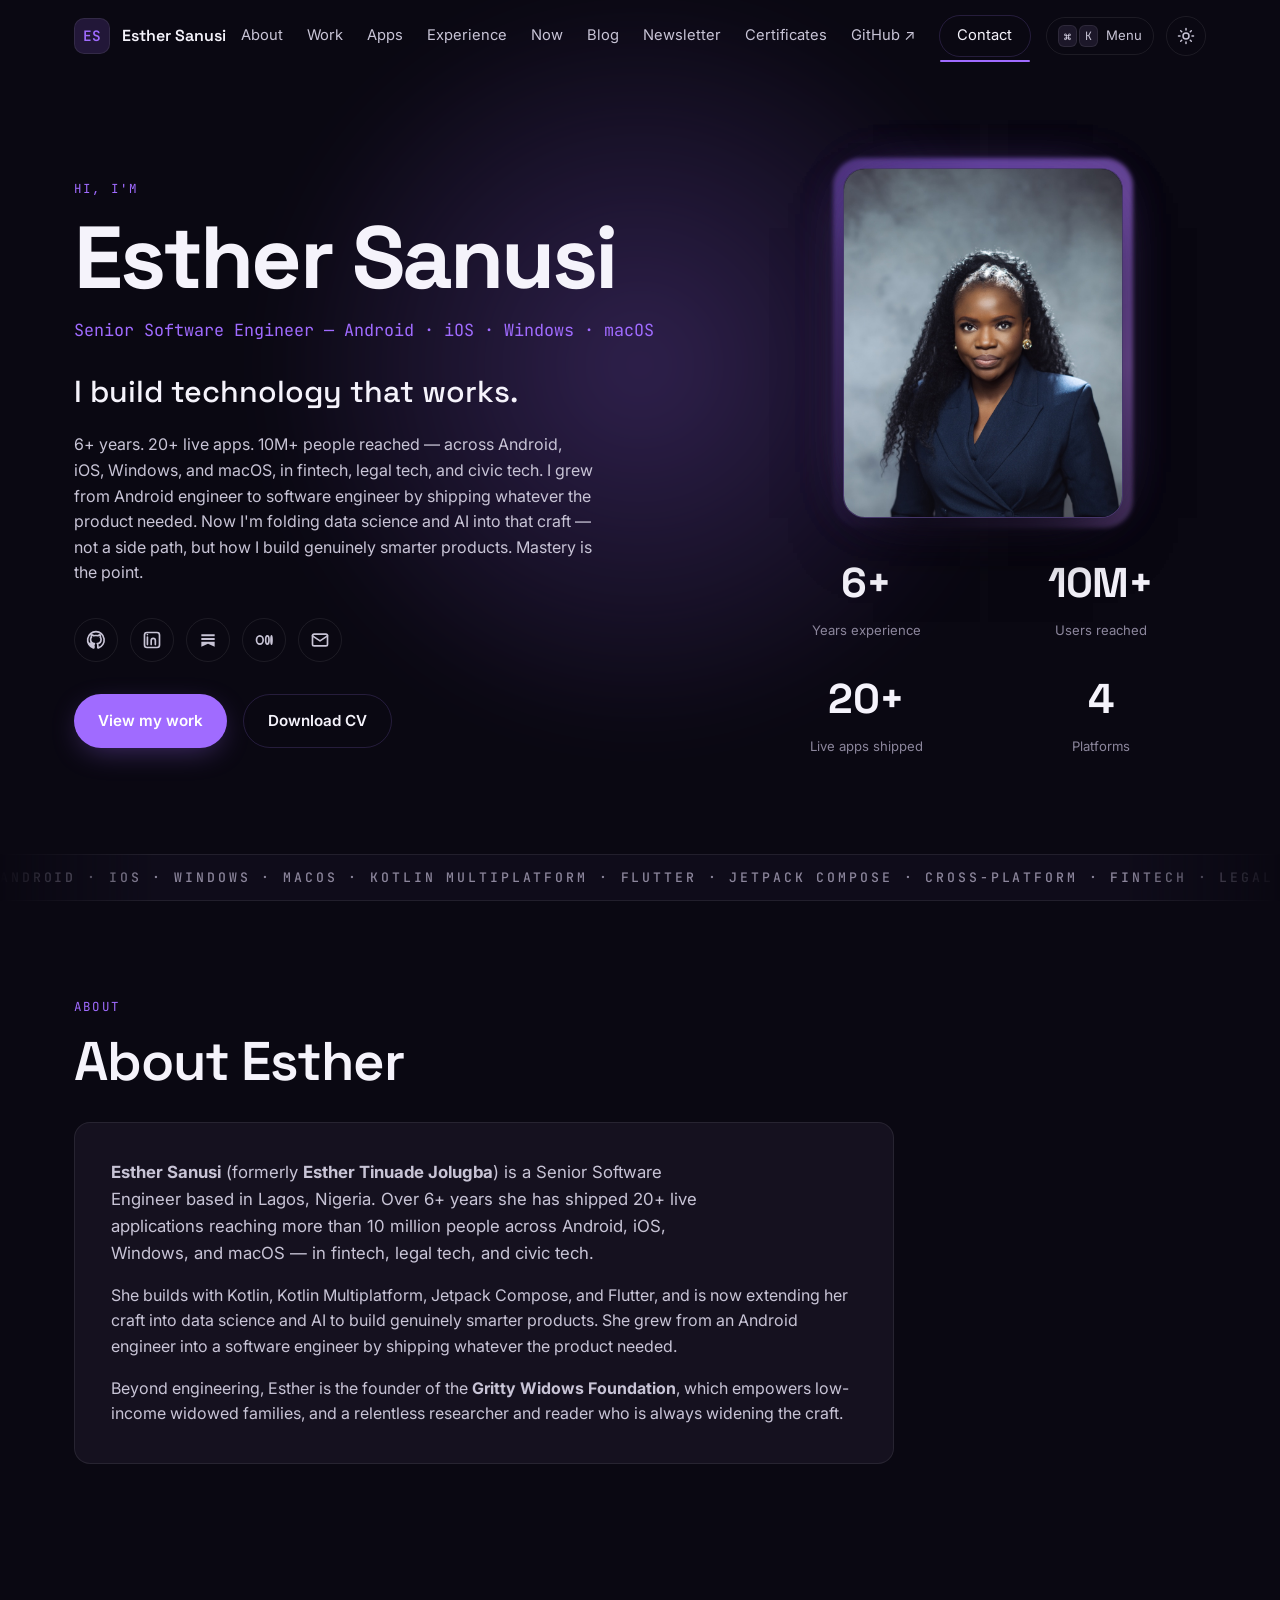
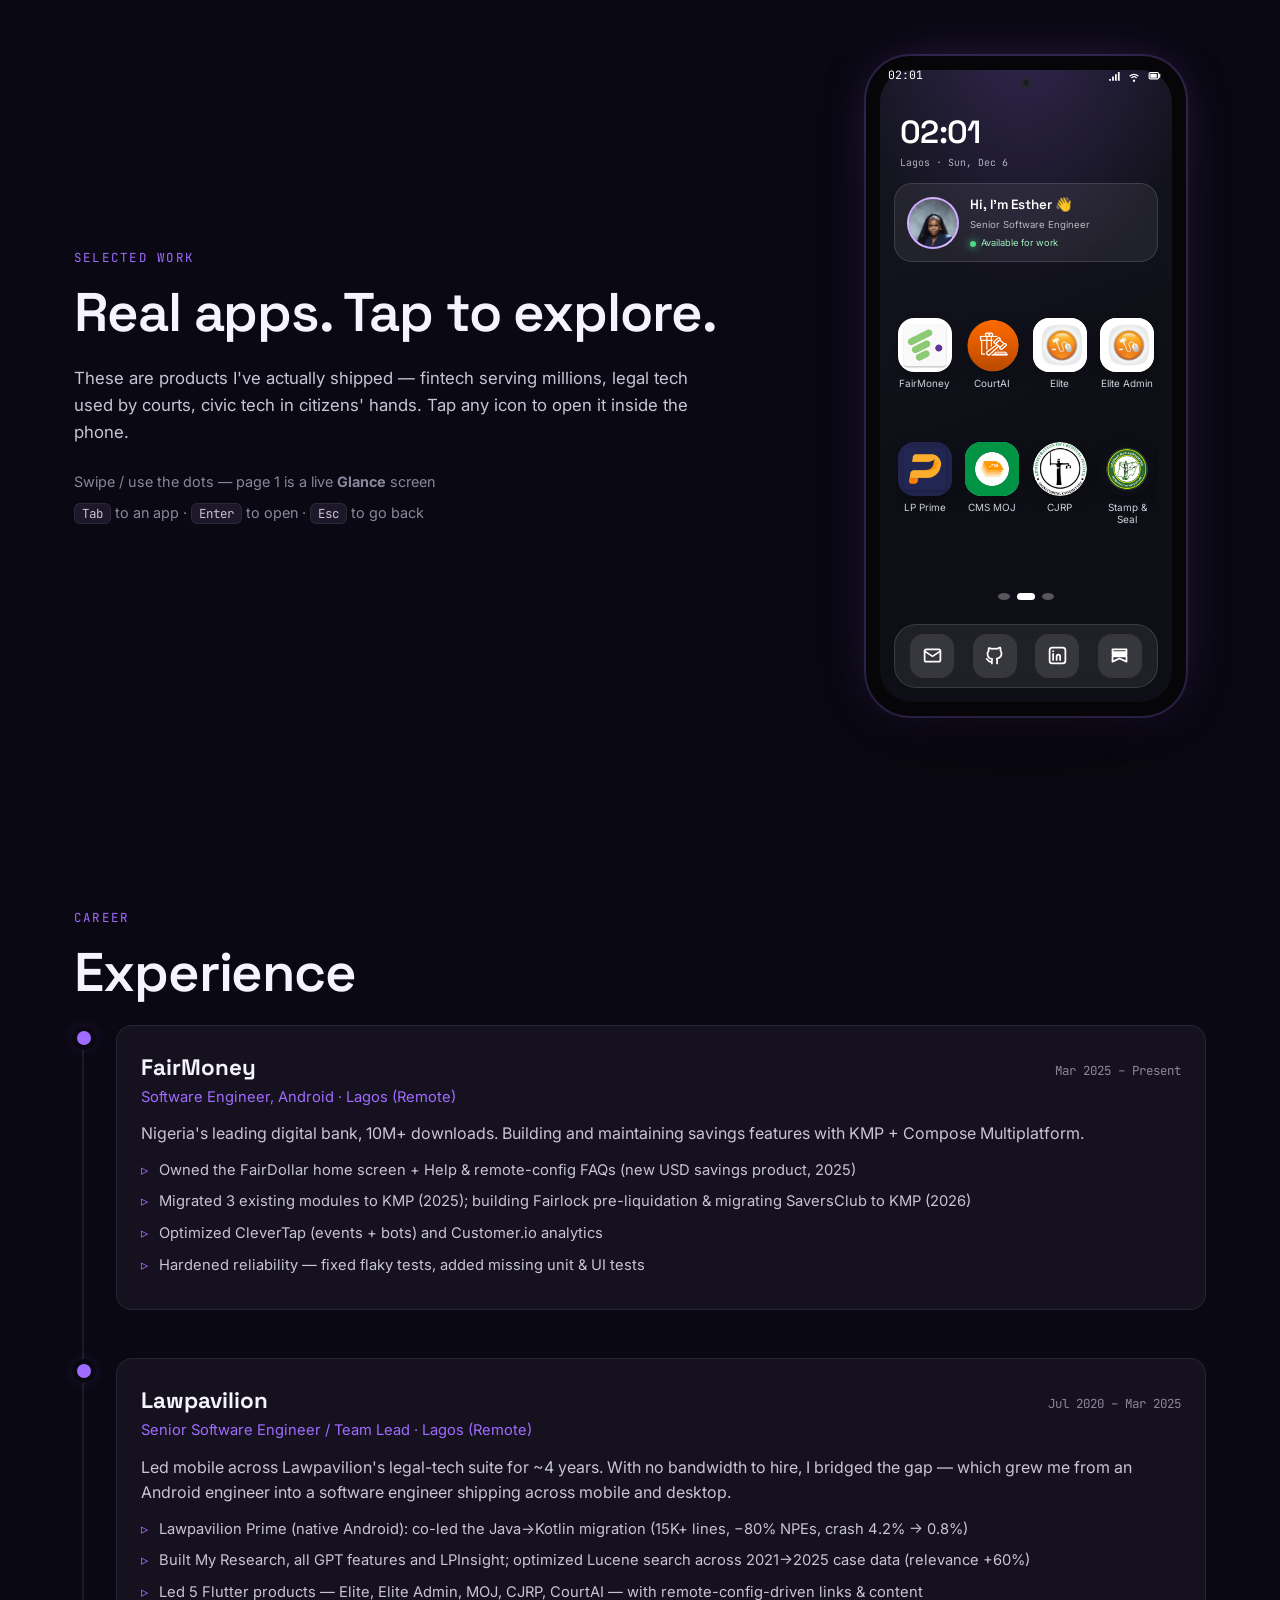
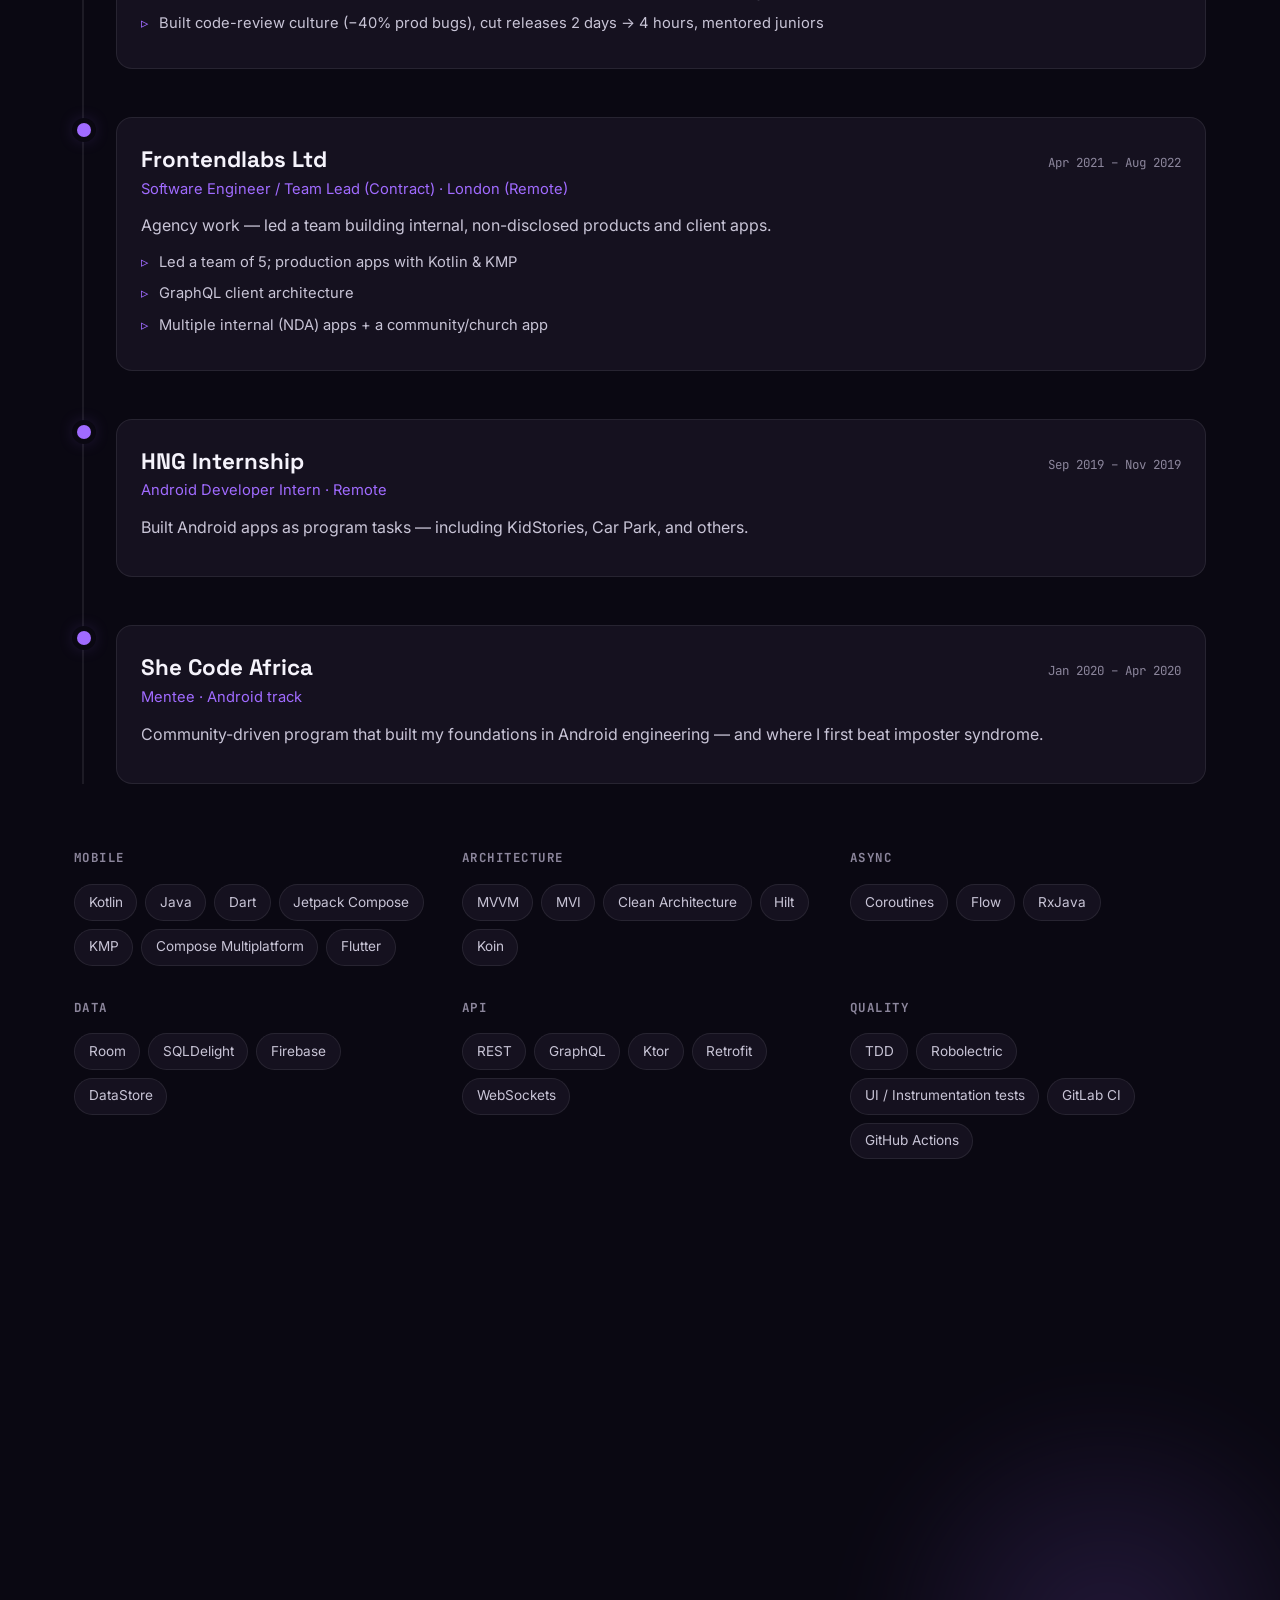
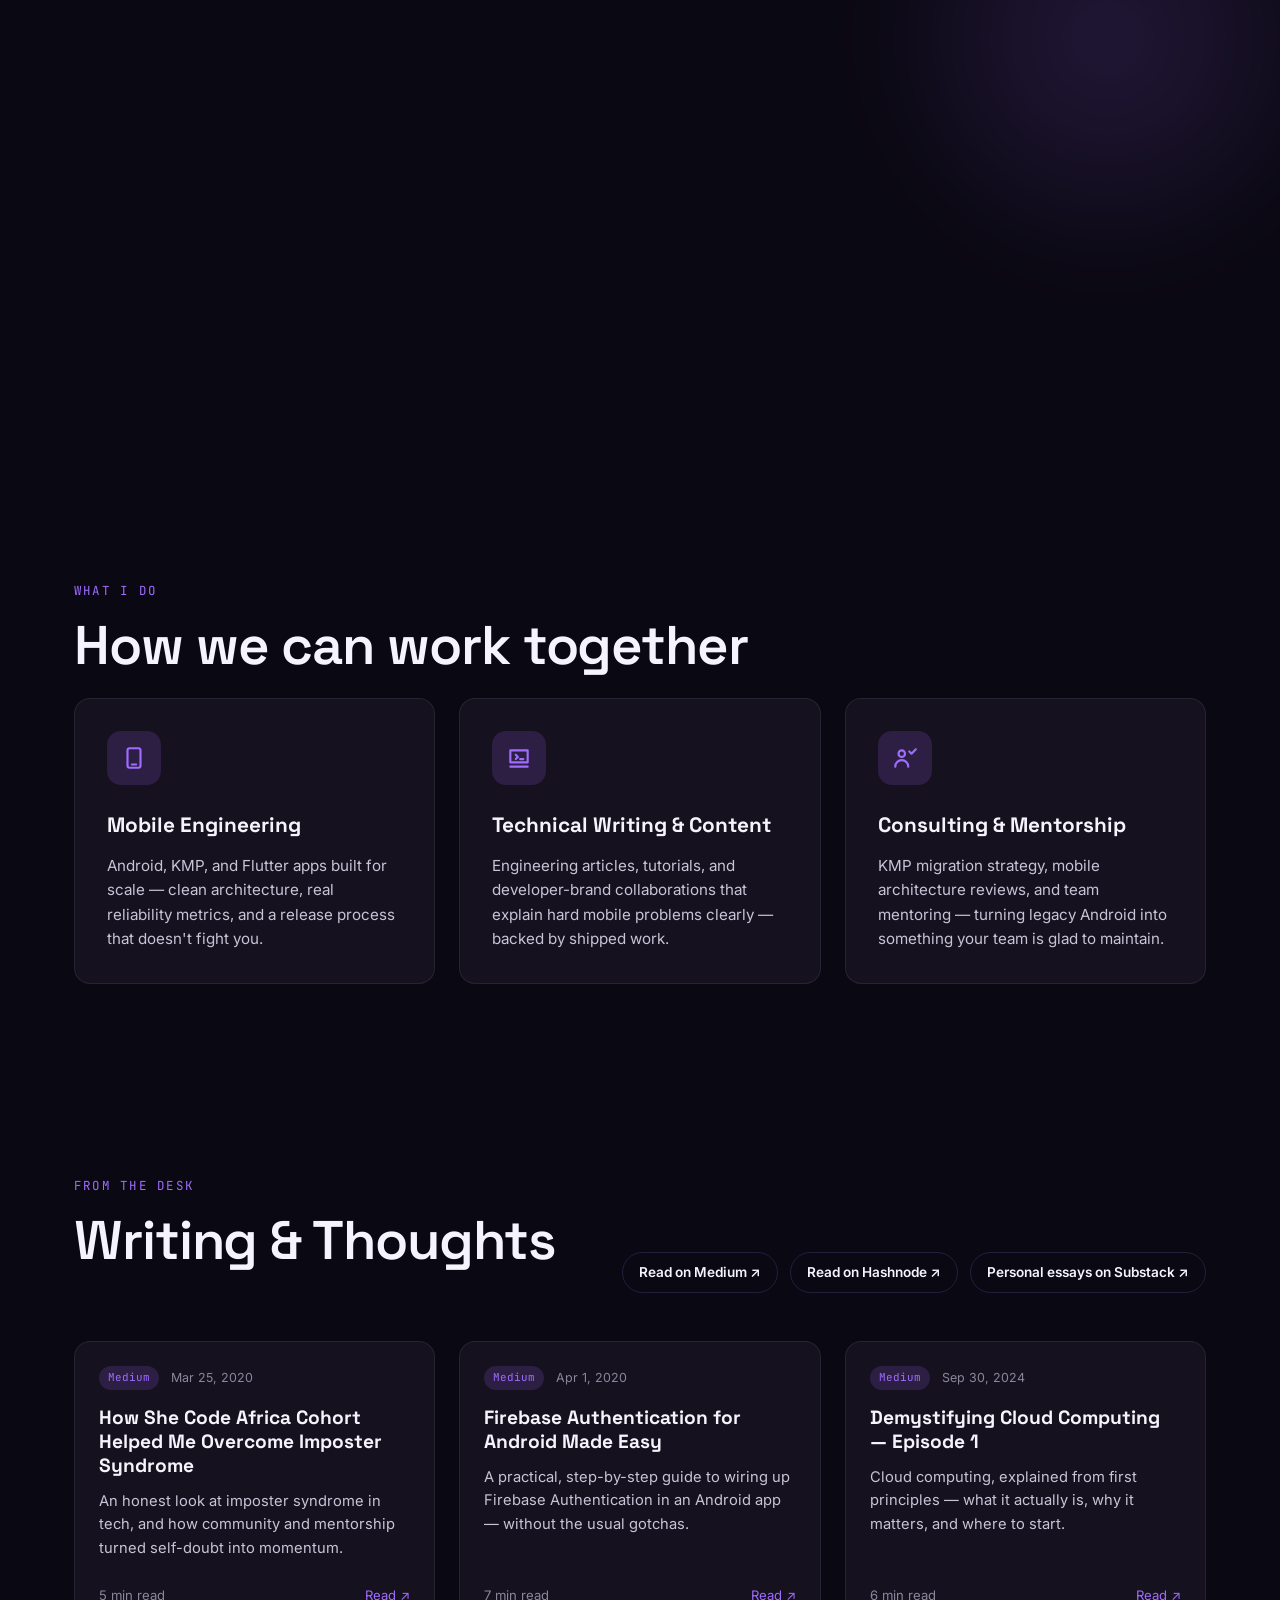
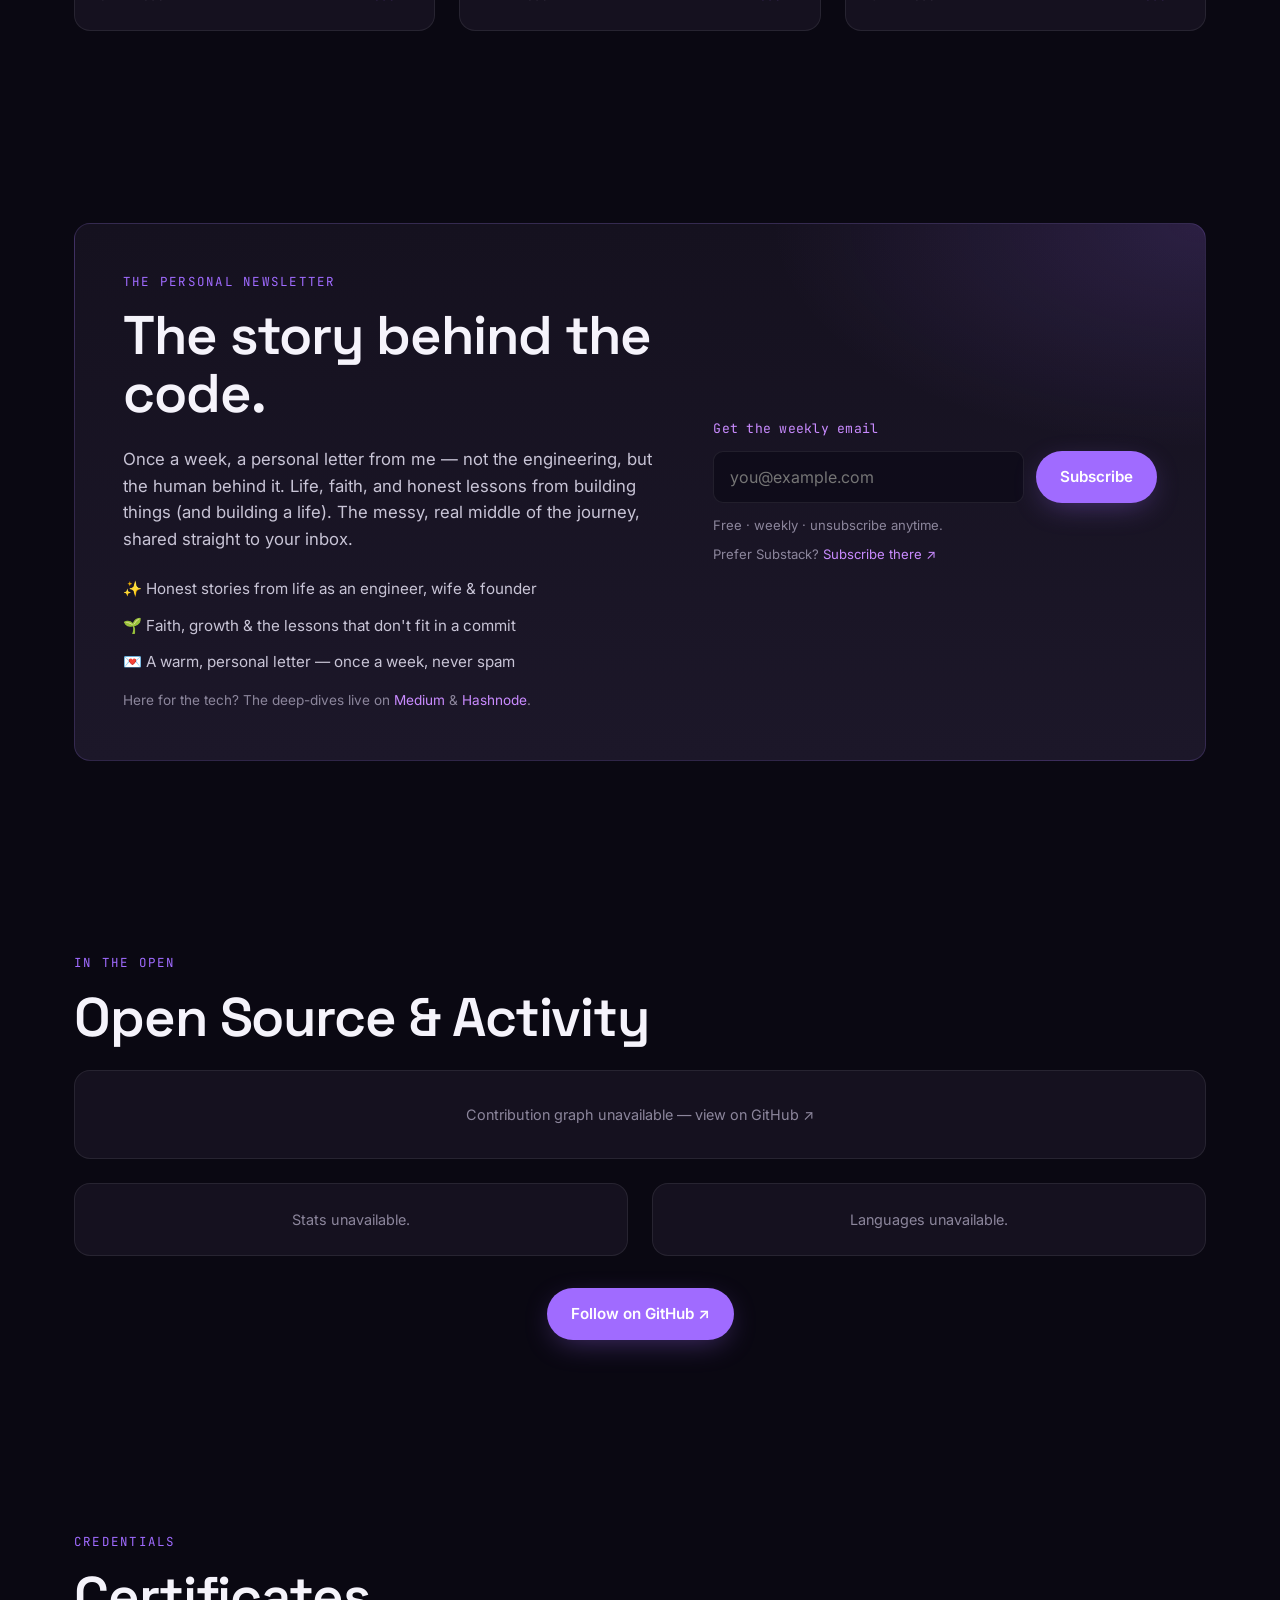
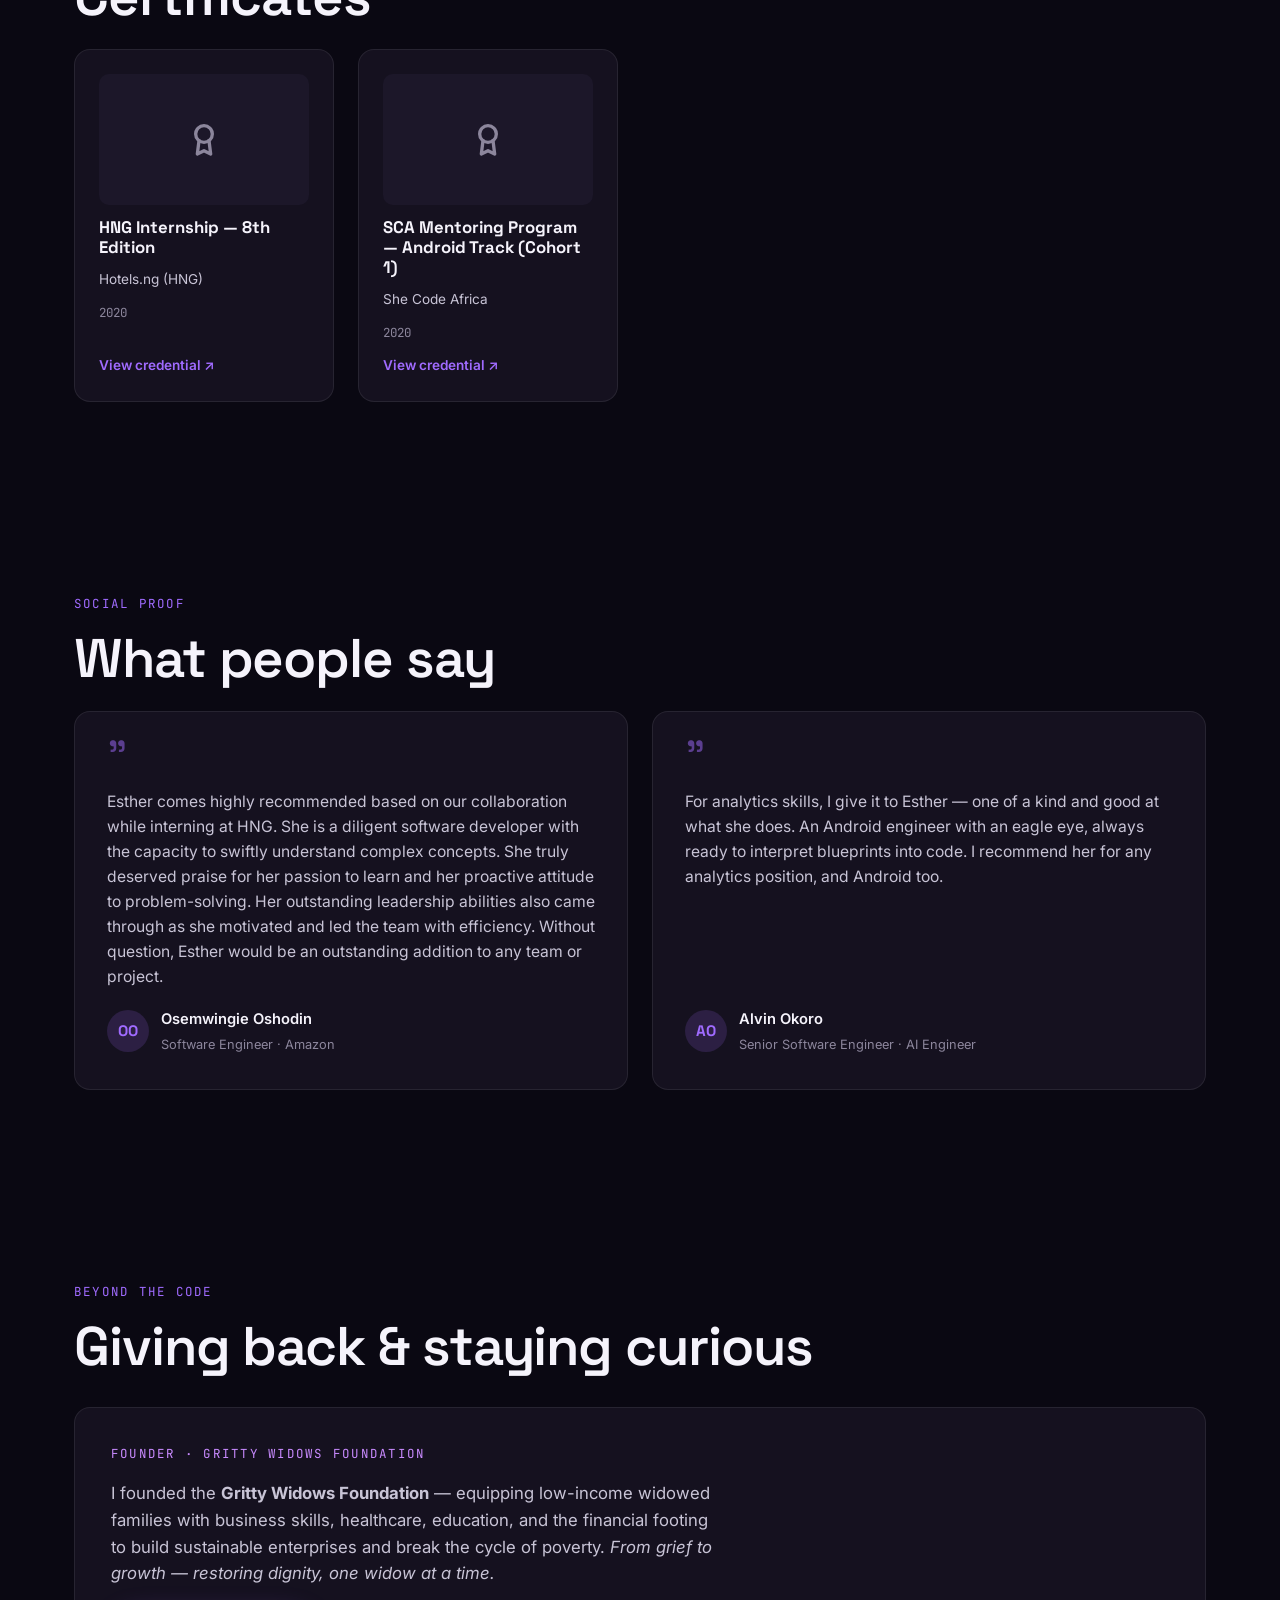
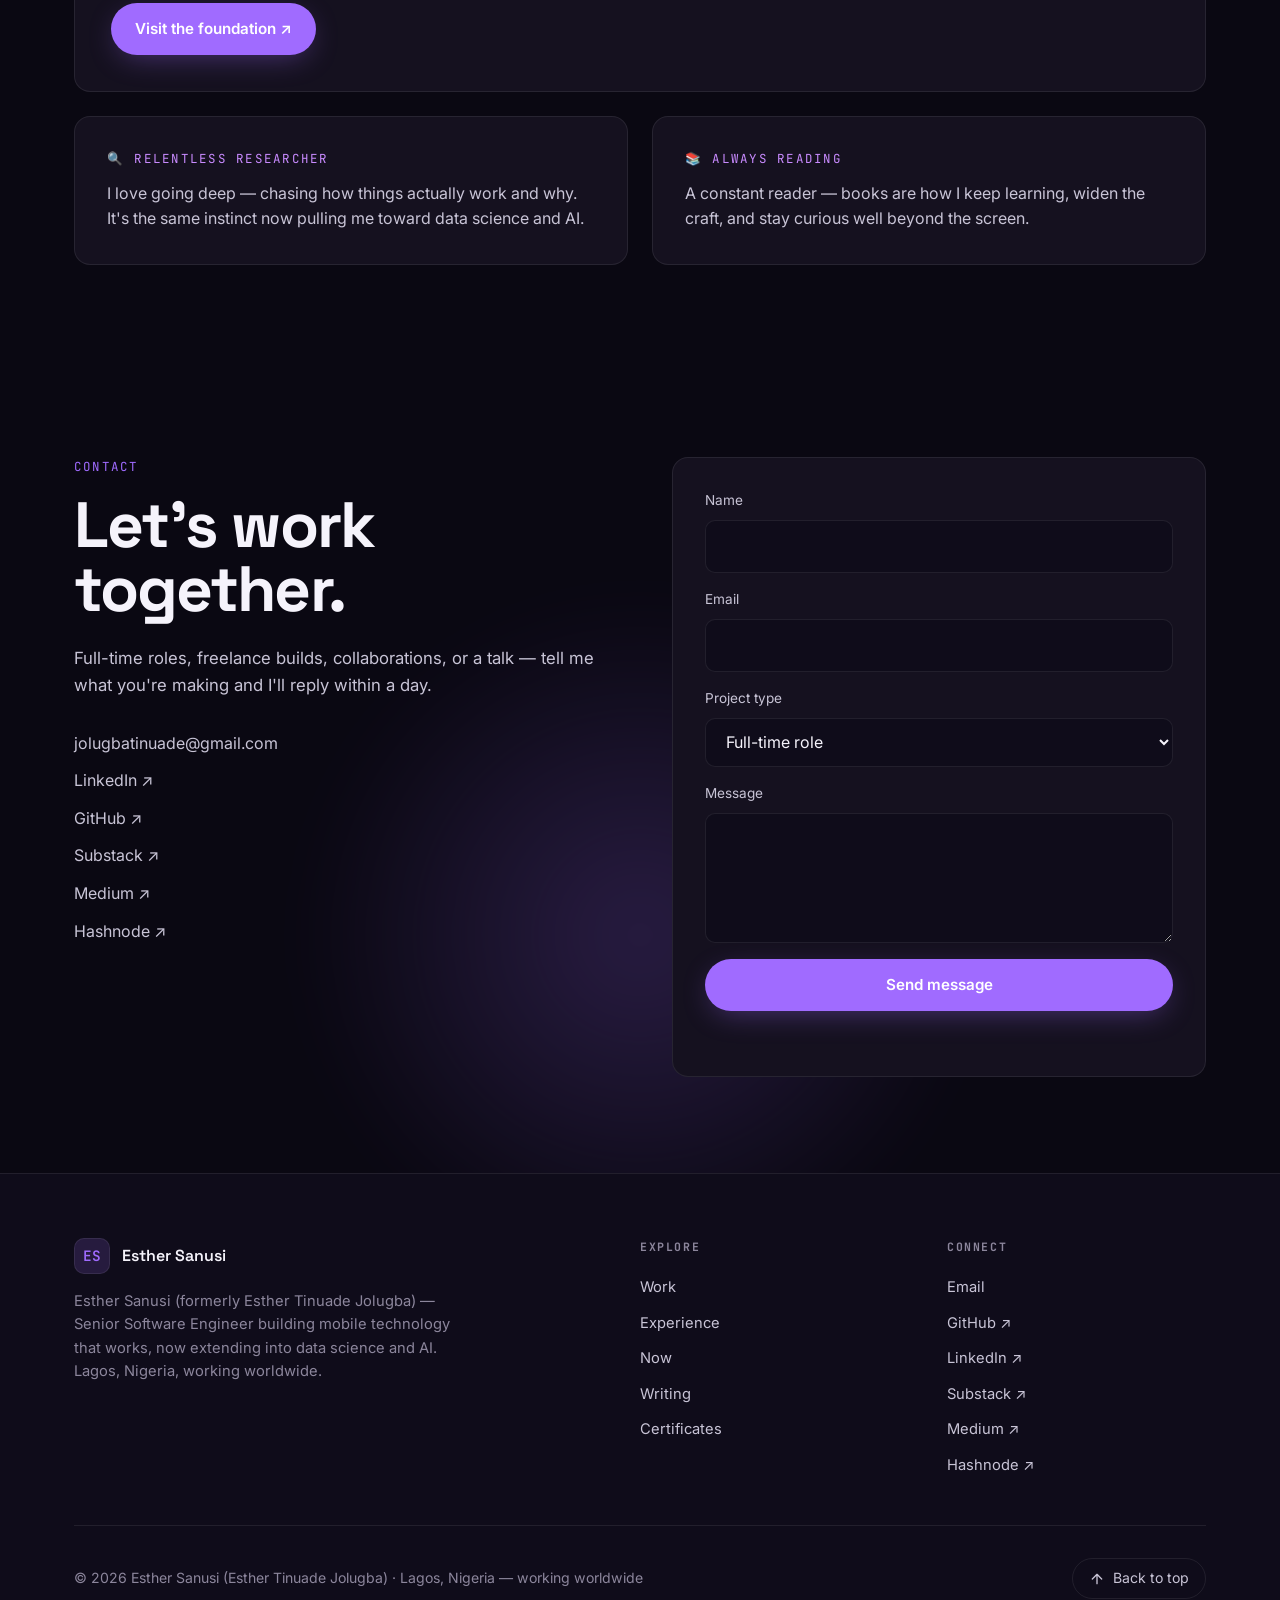
==== index.html @ 09050ab2 "Warmer, personalized contact form success message Greet the sender by first name with a friendlier t" ====
<!DOCTYPE html>
<html lang="en" data-theme="dark">
<head>
  <meta charset="UTF-8" />
  <meta name="viewport" content="width=device-width, initial-scale=1.0" />

  <!-- Google Analytics (GA4) -->
  <script async src="https://www.googletagmanager.com/gtag/js?id=G-K48B7HQTSB"></script>
  <script>
    window.dataLayer = window.dataLayer || [];
    function gtag(){ dataLayer.push(arguments); }
    gtag('js', new Date());
    gtag('config', 'G-K48B7HQTSB');
  </script>

  <!-- ============================ SEO / META ============================ -->
  <title>Esther Sanusi (Esther Jolugba) — Senior Software Engineer</title>
  <meta name="description" content="Esther Sanusi (formerly Esther Tinuade Jolugba) is a Senior Software Engineer in Lagos, Nigeria, building scalable mobile products used by millions across fintech, legal tech, and civic tech with Android, Kotlin Multiplatform, and Flutter." />
  <meta name="author" content="Esther Sanusi" />
  <meta name="theme-color" content="#0b0b10" />
  <link rel="canonical" href="https://esthersanusi.com/" />

  <!-- Open Graph -->
  <meta property="og:type" content="website" />
  <meta property="og:title" content="Esther Sanusi (Esther Jolugba) — Senior Software Engineer" />
  <meta property="og:description" content="Mobile technology that works. Android, Kotlin Multiplatform & Flutter products used by millions." />
  <meta property="og:locale" content="en_US" />
  <meta property="og:url" content="https://esthersanusi.com/" />
  <meta property="og:image" content="https://esthersanusi.com/assets/og-image.png" />
  <meta property="og:image:width" content="1200" />
  <meta property="og:image:height" content="630" />
  <meta property="og:image:alt" content="Esther Sanusi — Senior Software Engineer" />

  <!-- Twitter Card -->
  <meta name="twitter:card" content="summary_large_image" />
  <meta name="twitter:title" content="Esther Sanusi (Esther Jolugba) — Senior Software Engineer" />
  <meta name="twitter:description" content="Mobile technology that works. Android, Kotlin Multiplatform & Flutter products used by millions." />
  <meta name="twitter:image" content="https://esthersanusi.com/assets/og-image.png" />

  <!-- JSON-LD Person schema -->
  <script type="application/ld+json">
  {
    "@context": "https://schema.org",
    "@type": "Person",
    "name": "Esther Sanusi",
    "alternateName": ["Esther Jolugba", "Esther Tinuade Jolugba", "Esther Tinuade Sanusi", "Esther Tinuade", "Tinuade Jolugba"],
    "givenName": "Esther",
    "additionalName": "Tinuade",
    "familyName": "Sanusi",
    "url": "https://esthersanusi.com/",
    "image": "https://esthersanusi.com/assets/og-image.png",
    "jobTitle": "Senior Software Engineer",
    "address": { "@type": "PostalAddress", "addressLocality": "Lagos", "addressCountry": "NG" },
    "email": "mailto:jolugbatinuade@gmail.com",
    "knowsAbout": ["Android", "Kotlin", "Kotlin Multiplatform", "Jetpack Compose", "Flutter", "Mobile Architecture", "Data Science", "Machine Learning", "Artificial Intelligence"],
    "sameAs": [
      "https://github.com/Jolugba",
      "https://www.linkedin.com/in/esther-sanusi-0b336a185",
      "https://substack.com/@esthersanusi",
      "https://medium.com/@jolugbatinuade",
      "https://hashnode.com/@Tinuade"
    ]
  }
  </script>

  <!-- JSON-LD Organization schema: Gritty Widows Foundation (Esther is founder) -->
  <script type="application/ld+json">
  {
    "@context": "https://schema.org",
    "@type": "NGO",
    "name": "Gritty Widows Foundation",
    "url": "https://grittywidowsfoundation.org",
    "founder": {
      "@type": "Person",
      "name": "Esther Sanusi",
      "alternateName": "Esther Jolugba",
      "url": "https://esthersanusi.com/"
    },
    "areaServed": "Nigeria",
    "description": "Equips and empowers low-income widowed families with business skills, healthcare access, education, and financial resources to break the cycle of poverty through sustainable enterprises."
  }
  </script>

  <!-- Inline SVG favicon: "ES" mark -->
  <link rel="icon" href="data:image/svg+xml,%3Csvg xmlns='http://www.w3.org/2000/svg' viewBox='0 0 64 64'%3E%3Crect width='64' height='64' rx='16' fill='%230b0b10'/%3E%3Ctext x='32' y='42' font-family='monospace' font-size='28' font-weight='700' fill='%237c6bff' text-anchor='middle'%3EES%3C/text%3E%3C/svg%3E" />

  <!-- Fonts: Space Grotesk (display), Inter (body), JetBrains Mono (labels) -->
  <link rel="preconnect" href="https://fonts.googleapis.com" />
  <link rel="preconnect" href="https://fonts.gstatic.com" crossorigin />
  <link href="https://fonts.googleapis.com/css2?family=Space+Grotesk:wght@400;500;600;700&family=Inter:wght@400;500;600&family=JetBrains+Mono:wght@400;500&display=swap" rel="stylesheet" />

  <!-- ?v= cache-buster. Bump this number whenever you change CSS/JS so browsers load the new version. -->
  <link rel="stylesheet" href="css/styles.css?v=31" />
</head>

<body>
  <!-- ============================ INTRO / PRELOADER ============================ -->
  <div class="intro" id="intro" aria-hidden="true">
    <div class="intro__name"><span>Esther</span><span>Sanusi</span></div>
  </div>

  <a class="skip-link" href="#main">Skip to content</a>

  <!-- Scroll progress bar -->
  <div class="scroll-progress" id="scrollProgress" aria-hidden="true"></div>

  <!-- Custom cursor (desktop, pointer devices only — enabled by JS) -->
  <div class="cursor" id="cursor" aria-hidden="true"></div>

  <!-- ============================ NAV ============================ -->
  <header class="nav" id="nav">
    <div class="container nav__inner">
      <a href="#hero" class="nav__logo" aria-label="Esther Sanusi — home">
        <span class="nav__logo-mark">ES</span>
        <span class="nav__logo-text">Esther Sanusi</span>
      </a>

      <nav class="nav__links" id="navLinks" aria-label="Primary">
        <a href="#about">About</a>
        <a href="#work">Work</a>
        <a href="#apps">Apps</a>
        <a href="#experience">Experience</a>
        <a href="#now">Now</a>
        <a href="#writing">Blog</a>
        <a href="#newsletter">Newsletter</a>
        <a href="#certificates">Certificates</a>
        <a href="https://github.com/Jolugba" target="_blank" rel="noopener">GitHub ↗</a>
        <a href="#contact" class="nav__cta">Contact</a>
      </nav>

      <div class="nav__actions">
        <button class="cmdk-hint" id="cmdkOpen" aria-label="Open command menu" title="Command menu">
          <span class="cmdk-hint__keys"><kbd>⌘</kbd><kbd>K</kbd></span>
          <span class="cmdk-hint__label">Menu</span>
        </button>
        <button class="theme-toggle" id="themeToggle" aria-label="Toggle light and dark theme" title="Toggle theme">
          <svg class="icon-sun" viewBox="0 0 24 24" width="18" height="18" aria-hidden="true"><circle cx="12" cy="12" r="4"/><path d="M12 2v2M12 20v2M4.9 4.9l1.4 1.4M17.7 17.7l1.4 1.4M2 12h2M20 12h2M4.9 19.1l1.4-1.4M17.7 6.3l1.4-1.4"/></svg>
          <svg class="icon-moon" viewBox="0 0 24 24" width="18" height="18" aria-hidden="true"><path d="M21 12.8A9 9 0 1 1 11.2 3a7 7 0 0 0 9.8 9.8Z"/></svg>
        </button>
        <button class="nav__burger" id="navBurger" aria-label="Open menu" aria-expanded="false" aria-controls="navLinks">
          <span></span><span></span><span></span>
        </button>
      </div>
    </div>
  </header>

  <main id="main">
    <!-- ============================ HERO ============================ -->
    <section class="hero section" id="hero">
      <div class="hero__glow" aria-hidden="true"></div>
      <div class="container hero__inner">
        <div class="hero__copy">
          <p class="eyebrow reveal">Hi, I'm</p>
          <h1 class="hero__name reveal">Esther Sanusi</h1>
          <p class="hero__role reveal">Senior Software Engineer — Android · iOS · Windows · macOS</p>
          <p class="hero__tagline reveal">I build technology that works.</p>
          <p class="hero__value reveal">
            6+ years. 20+ live apps. 10M+ people reached — across Android, iOS, Windows, and macOS, in
            fintech, legal tech, and civic tech. I grew from Android engineer to software engineer by
            shipping whatever the product needed. Now I'm folding data science and AI into that craft —
            not a side path, but how I build genuinely smarter products. Mastery is the point.
          </p>

          <div class="hero__socials reveal" aria-label="Social links">
            <a href="https://github.com/Jolugba" target="_blank" rel="noopener" aria-label="GitHub" class="social-btn">
              <svg viewBox="0 0 24 24" width="20" height="20" aria-hidden="true"><path d="M12 2a10 10 0 0 0-3.2 19.5c.5.1.7-.2.7-.5v-1.7c-2.8.6-3.4-1.3-3.4-1.3-.5-1.2-1.1-1.5-1.1-1.5-.9-.6.1-.6.1-.6 1 .1 1.5 1 1.5 1 .9 1.5 2.3 1.1 2.9.8.1-.6.3-1.1.6-1.4-2.2-.3-4.6-1.1-4.6-5a4 4 0 0 1 1-2.7c-.1-.3-.4-1.3.1-2.7 0 0 .8-.3 2.7 1a9.4 9.4 0 0 1 5 0c1.9-1.3 2.7-1 2.7-1 .5 1.4.2 2.4.1 2.7a4 4 0 0 1 1 2.7c0 3.9-2.3 4.7-4.6 5 .4.3.7.9.7 1.9v2.8c0 .3.2.6.7.5A10 10 0 0 0 12 2Z"/></svg>
            </a>
            <a href="https://www.linkedin.com/in/esther-sanusi-0b336a185" target="_blank" rel="noopener" aria-label="LinkedIn" class="social-btn">
              <svg viewBox="0 0 24 24" width="20" height="20" aria-hidden="true"><path d="M6.5 8.5v9M6.5 5.5v.01M11 17.5v-5a2.5 2.5 0 0 1 5 0v5M11 12.5v5" fill="none" stroke="currentColor" stroke-width="2"/><rect x="3" y="3" width="18" height="18" rx="3" fill="none" stroke="currentColor" stroke-width="2"/></svg>
            </a>
            <a href="https://substack.com/@esthersanusi" target="_blank" rel="noopener" aria-label="Substack" class="social-btn">
              <svg viewBox="0 0 24 24" width="20" height="20" aria-hidden="true"><path d="M4 5h16v2.5H4zM4 9.5h16V12H4zM4 14h16v6l-8-3.5L4 20z" fill="currentColor" stroke="none"/></svg>
            </a>
            <a href="https://medium.com/@jolugbatinuade" target="_blank" rel="noopener" aria-label="Medium" class="social-btn">
              <svg viewBox="0 0 24 24" width="20" height="20" aria-hidden="true"><ellipse cx="7" cy="12" rx="4" ry="5"/><ellipse cx="16" cy="12" rx="2" ry="5"/><ellipse cx="21" cy="12" rx=".6" ry="5"/></svg>
            </a>
            <a href="mailto:jolugbatinuade@gmail.com" aria-label="Email" class="social-btn">
              <svg viewBox="0 0 24 24" width="20" height="20" aria-hidden="true"><rect x="3" y="5" width="18" height="14" rx="2"/><path d="m3 7 9 6 9-6"/></svg>
            </a>
          </div>

          <div class="hero__ctas reveal">
            <a href="#work" class="btn btn--primary magnetic">View my work</a>
            <!-- TODO: add real CV file at assets/esther-sanusi-cv.pdf -->
            <a href="assets/esther-sanusi-cv.pdf" class="btn btn--ghost magnetic" download>Download CV</a>
          </div>
        </div>

        <div class="hero__aside reveal">
          <!-- Real headshot. Save your photo into assets/ as esther.jpg
               (or .jpeg / .png — main.js auto-detects). The script swaps it in;
               until then a styled "ES" mark shows so nothing looks broken. -->
          <figure class="portrait">
            <div class="portrait__ring" aria-hidden="true"></div>
            <!-- Initials show instantly; the photo fades in on top once fully loaded.
                 On weak networks the photo never reveals and the initials stay. -->
            <span class="portrait__fallback" id="portraitFallback" aria-hidden="true">ES</span>
            <img class="portrait__img" id="portraitImg" alt="Esther Sanusi, Senior Software Engineer" />
          </figure>

          <ul class="stats" aria-label="Career statistics">
            <li class="stat"><span class="stat__num" data-count="6" data-suffix="+">0</span><span class="stat__label">Years experience</span></li>
            <li class="stat"><span class="stat__num" data-count="10" data-suffix="M+">0</span><span class="stat__label">Users reached</span></li>
            <li class="stat"><span class="stat__num" data-count="20" data-suffix="+">0</span><span class="stat__label">Live apps shipped</span></li>
            <li class="stat"><span class="stat__num" data-count="4" data-suffix="">0</span><span class="stat__label">Platforms</span></li>
          </ul>
        </div>
      </div>
    </section>

    <!-- ============================ MARQUEE ============================ -->
    <div class="marquee" aria-hidden="true">
      <div class="marquee__track">
        <span>ANDROID · iOS · WINDOWS · macOS · KOTLIN MULTIPLATFORM · FLUTTER · JETPACK COMPOSE · CROSS-PLATFORM · FINTECH · LEGAL TECH · CIVIC TECH · DATA SCIENCE · AI / ML · </span>
        <span>ANDROID · iOS · WINDOWS · macOS · KOTLIN MULTIPLATFORM · FLUTTER · JETPACK COMPOSE · CROSS-PLATFORM · FINTECH · LEGAL TECH · CIVIC TECH · DATA SCIENCE · AI / ML · </span>
      </div>
    </div>

    <!-- ============================ ABOUT ============================ -->
    <section class="section about" id="about">
      <div class="container">
        <div class="reveal">
          <p class="eyebrow">About</p>
          <h2 class="section-title">About Esther</h2>
        </div>
        <div class="card reveal" style="margin-top: var(--s-8); padding: clamp(1.5rem, 3vw, 2.25rem); display: grid; gap: var(--s-4); max-width: 820px;">
          <p class="section-lead" style="margin: 0;">
            <strong>Esther Sanusi</strong> (formerly <strong>Esther Tinuade Jolugba</strong>) is a Senior
            Software Engineer based in Lagos, Nigeria. Over 6+ years she has shipped 20+ live applications
            reaching more than 10 million people across Android, iOS, Windows, and macOS — in fintech,
            legal tech, and civic tech.
          </p>
          <p style="margin: 0; color: var(--text-dim);">
            She builds with Kotlin, Kotlin Multiplatform, Jetpack Compose, and Flutter, and is now
            extending her craft into data science and AI to build genuinely smarter products. She grew
            from an Android engineer into a software engineer by shipping whatever the product needed.
          </p>
          <p style="margin: 0; color: var(--text-dim);">
            Beyond engineering, Esther is the founder of the <strong>Gritty Widows Foundation</strong>,
            which empowers low-income widowed families, and a relentless researcher and reader who is
            always widening the craft.
          </p>
        </div>
      </div>
    </section>

    <!-- ============================ PHONE SHOWCASE ============================ -->
    <section class="section apps" id="apps">
      <div class="container apps__inner">
        <div class="apps__intro reveal">
          <p class="eyebrow">Selected work</p>
          <h2 class="section-title" id="work">Real apps. Tap to explore.</h2>
          <p class="section-lead">
            These are products I've actually shipped — fintech serving millions, legal tech used by
            courts, civic tech in citizens' hands. Tap any icon to open it inside the phone.
          </p>
          <ul class="apps__hint">
            <li>Swipe / use the dots — page 1 is a live <strong>Glance</strong> screen</li>
            <li><kbd>Tab</kbd> to an app · <kbd>Enter</kbd> to open · <kbd>Esc</kbd> to go back</li>
          </ul>
        </div>

        <!-- Phone device frame — populated by main.js from apps.js -->
        <div class="phone-wrap reveal">
          <div class="phone" id="phone" data-tilt aria-label="Interactive phone showing projects">
            <div class="phone__notch" aria-hidden="true"></div>
            <div class="phone__status" aria-hidden="true">
              <span id="phoneClock">9:41</span>
              <span class="phone__status-icons">
                <svg viewBox="0 0 24 24" width="14" height="14"><path d="M2 17h3v3H2zM7 13h3v7H7zM12 9h3v11h-3zM17 5h3v15h-3z" fill="currentColor" stroke="none"/></svg>
                <svg viewBox="0 0 24 24" width="14" height="14"><path d="M12 19a1 1 0 1 0 0 2 1 1 0 0 0 0-2ZM5 12a10 10 0 0 1 14 0M8 15a6 6 0 0 1 8 0" fill="none"/></svg>
                <svg viewBox="0 0 24 24" width="18" height="14"><rect x="2" y="6" width="16" height="11" rx="2"/><rect x="4" y="8" width="11" height="7" rx="1" fill="currentColor" stroke="none"/><path d="M20 9v5" /></svg>
              </span>
            </div>

            <div class="phone__screen" id="phoneScreen">
              <!-- HOME -->
              <div class="screen screen--home is-active" id="screenHome" role="group" aria-label="App home screen">
                <div class="home__glow" aria-hidden="true"></div>

                <!-- Pixel-style clock -->
                <div class="home__clockw" aria-hidden="true">
                  <b id="homeClock">9:41</b>
                  <small id="homeDate">Lagos · Today</small>
                </div>

                <!-- Profile widget -->
                <div class="home__widget">
                  <div class="home__avatar" id="homeAvatar">
                    <span aria-hidden="true">ES</span>
                    <img src="assets/esther.jpg" alt="Esther Sanusi" loading="lazy"
                         onload="this.classList.add('is-ready')" onerror="this.remove()" />
                  </div>
                  <div class="home__greeting">
                    <span class="home__hi">Hi, I'm Esther 👋</span>
                    <span class="home__role">Senior Software Engineer</span>
                    <span class="home__avail"><i></i> Available for work</span>
                  </div>
                </div>

                <div class="screen__pages" id="appPages"><!-- pages injected here --></div>
                <div class="screen__dots" id="appDots" role="tablist" aria-label="App pages"></div>

                <!-- Dock: real, working shortcuts -->
                <nav class="home__dock" aria-label="Quick links">
                  <a class="dock-icon" href="mailto:jolugbatinuade@gmail.com" aria-label="Email Esther">
                    <svg viewBox="0 0 24 24" aria-hidden="true"><rect x="3" y="5" width="18" height="14" rx="2"/><path d="m3 7 9 6 9-6"/></svg>
                  </a>
                  <a class="dock-icon" href="https://github.com/Jolugba" target="_blank" rel="noopener" aria-label="GitHub">
                    <svg viewBox="0 0 24 24" aria-hidden="true"><path d="M9 19c-4 1.5-4-2.5-6-3m12 5v-3.5c0-1 .1-1.4-.5-2 2.8-.3 5.5-1.4 5.5-6a4.6 4.6 0 0 0-1.3-3.2 4.3 4.3 0 0 0-.1-3.2s-1.1-.3-3.5 1.3a12 12 0 0 0-6 0C6.6 3.3 5.5 3.6 5.5 3.6a4.3 4.3 0 0 0-.1 3.2A4.6 4.6 0 0 0 4 10c0 4.6 2.7 5.7 5.5 6-.6.6-.6 1.2-.5 2V21"/></svg>
                  </a>
                  <a class="dock-icon" href="https://www.linkedin.com/in/esther-sanusi-0b336a185" target="_blank" rel="noopener" aria-label="LinkedIn">
                    <svg viewBox="0 0 24 24" aria-hidden="true"><rect x="3" y="3" width="18" height="18" rx="3"/><path d="M7 10v7M7 7v.01M11 17v-4a2 2 0 0 1 4 0v4"/></svg>
                  </a>
                  <a class="dock-icon" href="https://substack.com/@esthersanusi" target="_blank" rel="noopener" aria-label="Substack">
                    <svg viewBox="0 0 24 24" aria-hidden="true"><path d="M4 5h16v3H4zM4 9h16v2H4zM4 13h16v6l-8-3.5L4 19z"/></svg>
                  </a>
                </nav>
              </div>

              <!-- DETAIL -->
              <div class="screen screen--detail" id="screenDetail" role="group" aria-label="Project detail" aria-hidden="true" tabindex="-1">
                <!-- injected by main.js -->
              </div>
            </div>
          </div>
        </div>
      </div>
    </section>

    <!-- ============================ EXPERIENCE ============================ -->
    <section class="section experience" id="experience">
      <div class="container">
        <div class="reveal">
          <p class="eyebrow">Career</p>
          <h2 class="section-title">Experience</h2>
        </div>

        <ol class="timeline">
          <li class="timeline__item reveal">
            <div class="timeline__dot" aria-hidden="true"></div>
            <div class="timeline__card">
              <div class="timeline__head">
                <h3>FairMoney</h3>
                <span class="timeline__date">Mar 2025 – Present</span>
              </div>
              <p class="timeline__role">Software Engineer, Android · Lagos (Remote)</p>
              <p class="timeline__body">
                Nigeria's leading digital bank, 10M+ downloads. Building and maintaining savings features with KMP + Compose Multiplatform.
              </p>
              <ul class="timeline__points">
                <li>Owned the FairDollar home screen + Help &amp; remote-config FAQs (new USD savings product, 2025)</li>
                <li>Migrated 3 existing modules to KMP (2025); building Fairlock pre-liquidation &amp; migrating SaversClub to KMP (2026)</li>
                <li>Optimized CleverTap (events + bots) and Customer.io analytics</li>
                <li>Hardened reliability — fixed flaky tests, added missing unit &amp; UI tests</li>
              </ul>
            </div>
          </li>

          <li class="timeline__item reveal">
            <div class="timeline__dot" aria-hidden="true"></div>
            <div class="timeline__card">
              <div class="timeline__head">
                <h3>Lawpavilion</h3>
                <span class="timeline__date">Jul 2020 – Mar 2025</span>
              </div>
              <p class="timeline__role">Senior Software Engineer / Team Lead · Lagos (Remote)</p>
              <p class="timeline__body">
                Led mobile across Lawpavilion's legal-tech suite for ~4 years. With no bandwidth to hire,
                I bridged the gap — which grew me from an Android engineer into a software engineer
                shipping across mobile and desktop.
              </p>
              <ul class="timeline__points">
                <li>Lawpavilion Prime (native Android): co-led the Java→Kotlin migration (15K+ lines, −80% NPEs, crash 4.2% → 0.8%)</li>
                <li>Built My Research, all GPT features and LPInsight; optimized Lucene search across 2021→2025 case data (relevance +60%)</li>
                <li>Led 5 Flutter products — Elite, Elite Admin, MOJ, CJRP, CourtAI — with remote-config-driven links &amp; content</li>
                <li>Built code-review culture (−40% prod bugs), cut releases 2 days → 4 hours, mentored juniors</li>
              </ul>
            </div>
          </li>

          <li class="timeline__item reveal">
            <div class="timeline__dot" aria-hidden="true"></div>
            <div class="timeline__card">
              <div class="timeline__head">
                <h3>Frontendlabs Ltd</h3>
                <span class="timeline__date">Apr 2021 – Aug 2022</span>
              </div>
              <p class="timeline__role">Software Engineer / Team Lead (Contract) · London (Remote)</p>
              <p class="timeline__body">
                Agency work — led a team building internal, non-disclosed products and client apps.
              </p>
              <ul class="timeline__points">
                <li>Led a team of 5; production apps with Kotlin & KMP</li>
                <li>GraphQL client architecture</li>
                <li>Multiple internal (NDA) apps + a community/church app</li>
              </ul>
            </div>
          </li>

          <li class="timeline__item reveal">
            <div class="timeline__dot" aria-hidden="true"></div>
            <div class="timeline__card">
              <div class="timeline__head">
                <h3>HNG Internship</h3>
                <span class="timeline__date">Sep 2019 – Nov 2019</span>
              </div>
              <p class="timeline__role">Android Developer Intern · Remote</p>
              <p class="timeline__body">
                Built Android apps as program tasks — including KidStories, Car Park, and others.
              </p>
            </div>
          </li>

          <li class="timeline__item reveal">
            <div class="timeline__dot" aria-hidden="true"></div>
            <div class="timeline__card">
              <div class="timeline__head">
                <h3>She Code Africa</h3>
                <span class="timeline__date">Jan 2020 – Apr 2020</span>
              </div>
              <p class="timeline__role">Mentee · Android track</p>
              <p class="timeline__body">
                Community-driven program that built my foundations in Android engineering — and where I
                first beat imposter syndrome.
              </p>
            </div>
          </li>
        </ol>

        <!-- Skills -->
        <div class="skills reveal">
          <div class="skills__group">
            <h4>Mobile</h4>
            <div class="chips"><span>Kotlin</span><span>Java</span><span>Dart</span><span>Jetpack Compose</span><span>KMP</span><span>Compose Multiplatform</span><span>Flutter</span></div>
          </div>
          <div class="skills__group">
            <h4>Architecture</h4>
            <div class="chips"><span>MVVM</span><span>MVI</span><span>Clean Architecture</span><span>Hilt</span><span>Koin</span></div>
          </div>
          <div class="skills__group">
            <h4>Async</h4>
            <div class="chips"><span>Coroutines</span><span>Flow</span><span>RxJava</span></div>
          </div>
          <div class="skills__group">
            <h4>Data</h4>
            <div class="chips"><span>Room</span><span>SQLDelight</span><span>Firebase</span><span>DataStore</span></div>
          </div>
          <div class="skills__group">
            <h4>API</h4>
            <div class="chips"><span>REST</span><span>GraphQL</span><span>Ktor</span><span>Retrofit</span><span>WebSockets</span></div>
          </div>
          <div class="skills__group">
            <h4>Quality</h4>
            <div class="chips"><span>TDD</span><span>Robolectric</span><span>UI / Instrumentation tests</span><span>GitLab CI</span><span>GitHub Actions</span></div>
          </div>
        </div>
      </div>
    </section>

    <!-- ============================ NOW / FOCUS ============================ -->
    <section class="section now" id="now">
      <div class="now__glow" aria-hidden="true"></div>
      <div class="container">
        <div class="now__head reveal">
          <p class="eyebrow">Now</p>
          <h2 class="section-title">Deepening the craft</h2>
          <p class="section-lead">
            I'm folding data science and AI into the engineering I already do — not as a separate track,
            but to make the products I build sharper and more intelligent. It's how I pursue mastery:
            widening the craft, never abandoning it.
          </p>
        </div>
        <div class="focus" id="focus"><!-- injected from focus.js --></div>
      </div>
    </section>

    <!-- ============================ SERVICES ============================ -->
    <section class="section services">
      <div class="container">
        <div class="reveal">
          <p class="eyebrow">What I do</p>
          <h2 class="section-title">How we can work together</h2>
        </div>
        <div class="cards-3">
          <article class="service-card reveal magnetic">
            <div class="service-card__icon" aria-hidden="true">
              <svg viewBox="0 0 24 24" width="26" height="26"><rect x="6" y="3" width="12" height="18" rx="2"/><path d="M10 18h4"/></svg>
            </div>
            <h3>Mobile Engineering</h3>
            <p>Android, KMP, and Flutter apps built for scale — clean architecture, real reliability metrics, and a release process that doesn't fight you.</p>
          </article>
          <article class="service-card reveal magnetic">
            <div class="service-card__icon" aria-hidden="true">
              <svg viewBox="0 0 24 24" width="26" height="26"><path d="M4 5h16v11H4zM4 20h16M9 9l2 2-2 2M13 13h3"/></svg>
            </div>
            <h3>Technical Writing & Content</h3>
            <p>Engineering articles, tutorials, and developer-brand collaborations that explain hard mobile problems clearly — backed by shipped work.</p>
          </article>
          <article class="service-card reveal magnetic">
            <div class="service-card__icon" aria-hidden="true">
              <svg viewBox="0 0 24 24" width="26" height="26"><circle cx="9" cy="8" r="3"/><path d="M3 20a6 6 0 0 1 12 0M16 6l2 2 4-4"/></svg>
            </div>
            <h3>Consulting & Mentorship</h3>
            <p>KMP migration strategy, mobile architecture reviews, and team mentoring — turning legacy Android into something your team is glad to maintain.</p>
          </article>
        </div>
      </div>
    </section>

    <!-- ============================ WRITING / BLOG ============================ -->
    <section class="section writing" id="writing">
      <div class="container">
        <div class="writing__head reveal">
          <div>
            <p class="eyebrow">From the desk</p>
            <h2 class="section-title">Writing &amp; Thoughts</h2>
          </div>
          <div class="writing__follow">
            <a href="https://medium.com/@jolugbatinuade" target="_blank" rel="noopener" class="btn btn--ghost btn--sm magnetic">Read on Medium ↗</a>
            <a href="https://hashnode.com/@Tinuade" target="_blank" rel="noopener" class="btn btn--ghost btn--sm magnetic">Read on Hashnode ↗</a>
            <a href="https://substack.com/@esthersanusi" target="_blank" rel="noopener" class="btn btn--ghost btn--sm magnetic">Personal essays on Substack ↗</a>
          </div>
        </div>
        <div class="posts" id="posts"><!-- injected from posts.js --></div>
      </div>
    </section>

    <!-- ============================ NEWSLETTER ============================ -->
    <section class="section newsletter" id="newsletter">
      <div class="container">
        <div class="newsletter__card card reveal">
          <div class="newsletter__copy">
            <p class="eyebrow">The personal newsletter</p>
            <h2 class="section-title">The story behind the code.</h2>
            <p class="section-lead">
              Once a week, a personal letter from me — not the engineering, but the human behind it.
              Life, faith, and honest lessons from building things (and building a life). The messy,
              real middle of the journey, shared straight to your inbox.
            </p>
            <ul class="newsletter__perks">
              <li>✨ Honest stories from life as an engineer, wife &amp; founder</li>
              <li>🌱 Faith, growth &amp; the lessons that don't fit in a commit</li>
              <li>💌 A warm, personal letter — once a week, never spam</li>
            </ul>
            <p class="newsletter__elsewhere">Here for the tech? The deep-dives live on
              <a href="https://medium.com/@jolugbatinuade" target="_blank" rel="noopener">Medium</a> &amp;
              <a href="https://hashnode.com/@Tinuade" target="_blank" rel="noopener">Hashnode</a>.</p>
          </div>

          <!-- Posts to esthersanusi.substack.com. The hidden iframe keeps the visitor on-page;
               Substack then emails them a confirmation (double opt-in). -->
          <form class="newsletter__form" id="newsletterForm"
                action="https://esthersanusi.substack.com/api/v1/free" method="post" target="ns-sink">
            <label class="newsletter__label" for="ns-email">Get the weekly email</label>
            <div class="newsletter__row">
              <input type="email" id="ns-email" name="email" required
                     placeholder="you@example.com" autocomplete="email" />
              <button type="submit" class="btn btn--primary">Subscribe</button>
            </div>
            <p class="newsletter__note" id="nsNote">Free · weekly · unsubscribe anytime.</p>
            <p class="newsletter__alt">Prefer Substack? <a href="https://esthersanusi.substack.com/subscribe" target="_blank" rel="noopener">Subscribe there ↗</a></p>
          </form>
          <iframe name="ns-sink" title="newsletter" aria-hidden="true" style="display:none"></iframe>
        </div>
      </div>
      <script>
        (function () {
          var f = document.getElementById('newsletterForm');
          if (!f) return;
          f.addEventListener('submit', function () {
            var note = document.getElementById('nsNote');
            var row = f.querySelector('.newsletter__row');
            // The hidden iframe handles the POST to Substack; show success optimistically.
            setTimeout(function () {
              if (row) row.style.display = 'none';
              note.innerHTML = '🎉 Almost there — check your inbox to <b>confirm</b> your subscription.';
              note.classList.add('is-success');
            }, 120);
          });
        })();
      </script>
    </section>

    <!-- ============================ GITHUB ============================ -->
    <section class="section github">
      <div class="container">
        <div class="reveal">
          <p class="eyebrow">In the open</p>
          <h2 class="section-title">Open Source &amp; Activity</h2>
        </div>

        <div class="github__chart card reveal">
          <!-- The ?v= is a cache-buster. If the graph ever looks stale, bump the number. -->
          <img loading="lazy" decoding="async"
               src="https://ghchart.rshah.org/a06bff/Jolugba?v=2"
               alt="Esther Sanusi's GitHub contribution graph"
               onerror="this.closest('.github__chart').classList.add('is-failed')" />
          <div class="github__fallback">Contribution graph unavailable — <a href="https://github.com/Jolugba" target="_blank" rel="noopener">view on GitHub ↗</a></div>
        </div>

        <div class="github__stats reveal">
          <div class="card github__stat">
            <img loading="lazy" decoding="async"
                 src="https://github-readme-stats.vercel.app/api?username=Jolugba&show_icons=true&hide_border=true&count_private=true&include_all_commits=true&hide=contribs,issues&bg_color=15111f&title_color=a06bff&icon_color=a06bff&text_color=c8c4d6&ring_color=a06bff&v=4"
                 alt="Esther Sanusi's GitHub statistics"
                 onerror="this.closest('.github__stat').classList.add('is-failed')" />
            <div class="github__fallback">Stats unavailable.</div>
          </div>
          <div class="card github__stat">
            <img loading="lazy" decoding="async"
                 src="https://github-readme-stats.vercel.app/api/top-langs/?username=Jolugba&layout=compact&hide_border=true&bg_color=15111f&title_color=a06bff&text_color=c8c4d6&v=2"
                 alt="Esther Sanusi's most used languages"
                 onerror="this.closest('.github__stat').classList.add('is-failed')" />
            <div class="github__fallback">Languages unavailable.</div>
          </div>
        </div>

        <div class="reveal" style="text-align:center;margin-top:2rem;">
          <a href="https://github.com/Jolugba" target="_blank" rel="noopener" class="btn btn--primary magnetic">Follow on GitHub ↗</a>
        </div>
      </div>
    </section>

    <!-- ============================ CERTIFICATES ============================ -->
    <section class="section certificates" id="certificates">
      <div class="container">
        <div class="reveal">
          <p class="eyebrow">Credentials</p>
          <h2 class="section-title">Certificates</h2>
        </div>
        <div class="certs" id="certs"><!-- injected from certificates.js --></div>
      </div>
    </section>

    <!-- ============================ TESTIMONIALS ============================ -->
    <section class="section testimonials" id="testimonials">
      <div class="container">
        <div class="reveal">
          <p class="eyebrow">Social proof</p>
          <h2 class="section-title">What people say</h2>
        </div>
        <div class="quotes" id="quotes"><!-- injected from testimonials.js --></div>
      </div>
    </section>

    <!-- ============================ IMPACT / NGO ============================ -->
    <section class="section impact" id="impact">
      <div class="container">
        <div class="reveal">
          <p class="eyebrow">Beyond the code</p>
          <h2 class="section-title">Giving back &amp; staying curious</h2>
        </div>
        <div class="card reveal" style="margin-top: var(--s-8); padding: clamp(1.5rem, 3vw, 2.25rem); display: grid; gap: var(--s-4);">
          <p class="eyebrow" style="color: var(--accent-2); margin: 0;">Founder · Gritty Widows Foundation</p>
          <p class="section-lead" style="margin: 0;">
            I founded the <strong>Gritty Widows Foundation</strong> — equipping low-income widowed
            families with business skills, healthcare, education, and the financial footing to build
            sustainable enterprises and break the cycle of poverty. <em>From grief to growth —
            restoring dignity, one widow at a time.</em>
          </p>
          <div>
            <a href="https://grittywidowsfoundation.org" target="_blank" rel="noopener" class="btn btn--primary magnetic">Visit the foundation ↗</a>
          </div>
        </div>
        <div class="reveal" style="margin-top: var(--s-6); display: grid; grid-template-columns: repeat(auto-fit, minmax(260px, 1fr)); gap: var(--s-6);">
          <div class="card" style="padding: clamp(1.5rem, 3vw, 2rem); display: grid; gap: var(--s-3); align-content: start;">
            <p class="eyebrow" style="color: var(--accent-2); margin: 0;">🔍 Relentless researcher</p>
            <p style="margin: 0; color: var(--text-dim);">I love going deep — chasing how things actually work and why. It's the same instinct now pulling me toward data science and AI.</p>
          </div>
          <div class="card" style="padding: clamp(1.5rem, 3vw, 2rem); display: grid; gap: var(--s-3); align-content: start;">
            <p class="eyebrow" style="color: var(--accent-2); margin: 0;">📚 Always reading</p>
            <p style="margin: 0; color: var(--text-dim);">A constant reader — books are how I keep learning, widen the craft, and stay curious well beyond the screen.</p>
          </div>
        </div>
      </div>
    </section>

    <!-- ============================ CONTACT ============================ -->
    <section class="section contact" id="contact">
      <div class="contact__glow" aria-hidden="true"></div>
      <div class="container contact__inner">
        <div class="contact__copy reveal">
          <p class="eyebrow">Contact</p>
          <h2 class="contact__title">Let's work together.</h2>
          <p class="section-lead">
            Full-time roles, freelance builds, collaborations, or a talk — tell me what you're making
            and I'll reply within a day.
          </p>
          <ul class="contact__links">
            <li><a href="mailto:jolugbatinuade@gmail.com">jolugbatinuade@gmail.com</a></li>
            <li><a href="https://www.linkedin.com/in/esther-sanusi-0b336a185" target="_blank" rel="noopener">LinkedIn ↗</a></li>
            <li><a href="https://github.com/Jolugba" target="_blank" rel="noopener">GitHub ↗</a></li>
            <li><a href="https://substack.com/@esthersanusi" target="_blank" rel="noopener">Substack ↗</a></li>
            <li><a href="https://medium.com/@jolugbatinuade" target="_blank" rel="noopener">Medium ↗</a></li>
            <li><a href="https://hashnode.com/@Tinuade" target="_blank" rel="noopener">Hashnode ↗</a></li>
          </ul>
        </div>

        <!-- Formspree endpoint — submissions are emailed to jolugbatinuade@gmail.com -->
        <form class="contact__form card reveal" id="contactForm"
              action="https://formspree.io/f/xeewrwky" method="POST">
          <div class="field">
            <label for="name">Name</label>
            <input type="text" id="name" name="name" required autocomplete="name" />
          </div>
          <div class="field">
            <label for="email">Email</label>
            <input type="email" id="email" name="email" required autocomplete="email" />
          </div>
          <div class="field">
            <label for="ptype">Project type</label>
            <select id="ptype" name="project_type">
              <option>Full-time role</option>
              <option>Freelance gig</option>
              <option>Collaboration</option>
              <option>Speaking</option>
              <option>Other</option>
            </select>
          </div>
          <div class="field">
            <label for="message">Message</label>
            <textarea id="message" name="message" rows="4" required></textarea>
          </div>
          <button type="submit" class="btn btn--primary magnetic">Send message</button>
          <p class="contact__status" id="formStatus" role="status" aria-live="polite"></p>
        </form>
      </div>
    </section>
  </main>

  <!-- ============================ FOOTER ============================ -->
  <footer class="footer">
    <div class="container">
      <div class="footer__grid">
        <div class="footer__brand">
          <a href="#hero" class="nav__logo" aria-label="Esther Sanusi — home">
            <span class="nav__logo-mark">ES</span>
            <span class="nav__logo-text">Esther Sanusi</span>
          </a>
          <p>Esther Sanusi (formerly Esther Tinuade Jolugba) — Senior Software Engineer building mobile technology that works, now extending into data science and AI. Lagos, Nigeria, working worldwide.</p>
        </div>

        <nav class="footer__col" aria-label="Footer">
          <h4>Explore</h4>
          <a href="#apps">Work</a>
          <a href="#experience">Experience</a>
          <a href="#now">Now</a>
          <a href="#writing">Writing</a>
          <a href="#certificates">Certificates</a>
        </nav>

        <div class="footer__col">
          <h4>Connect</h4>
          <a href="mailto:jolugbatinuade@gmail.com">Email</a>
          <a href="https://github.com/Jolugba" target="_blank" rel="noopener">GitHub ↗</a>
          <a href="https://www.linkedin.com/in/esther-sanusi-0b336a185" target="_blank" rel="noopener">LinkedIn ↗</a>
          <a href="https://substack.com/@esthersanusi" target="_blank" rel="noopener">Substack ↗</a>
          <a href="https://medium.com/@jolugbatinuade" target="_blank" rel="noopener">Medium ↗</a>
          <a href="https://hashnode.com/@Tinuade" target="_blank" rel="noopener">Hashnode ↗</a>
        </div>
      </div>

      <div class="footer__bar">
        <p>© 2026 Esther Sanusi (Esther Tinuade Jolugba) · Lagos, Nigeria — working worldwide</p>
        <button class="footer__top" id="backToTop" aria-label="Back to top">
          <svg viewBox="0 0 24 24" width="16" height="16" aria-hidden="true"><path d="M12 19V5M5 12l7-7 7 7"/></svg>
          <span>Back to top</span>
        </button>
      </div>
    </div>
  </footer>

  <!-- ============================ COMMAND PALETTE ============================ -->
  <div class="cmdk" id="cmdk" aria-hidden="true">
    <div class="cmdk__backdrop" id="cmdkBackdrop"></div>
    <div class="cmdk__panel" role="dialog" aria-modal="true" aria-label="Command menu">
      <div class="cmdk__search">
        <svg viewBox="0 0 24 24" width="18" height="18" aria-hidden="true"><circle cx="11" cy="11" r="7"/><path d="m20 20-3-3"/></svg>
        <input type="text" id="cmdkInput" placeholder="Type a command or search…" autocomplete="off" spellcheck="false" aria-label="Search commands" />
        <kbd>esc</kbd>
      </div>
      <ul class="cmdk__list" id="cmdkList" role="listbox" aria-label="Commands"></ul>
      <div class="cmdk__foot">
        <span><kbd>↑</kbd><kbd>↓</kbd> navigate</span>
        <span><kbd>↵</kbd> select</span>
        <span><kbd>esc</kbd> close</span>
      </div>
    </div>
  </div>

  <!-- ============================ SCRIPTS ============================ -->
  <script src="js/apps.js?v=29"></script>
  <script src="js/posts.js?v=29"></script>
  <script src="js/certificates.js?v=29"></script>
  <script src="js/focus.js?v=29"></script>
  <script src="js/testimonials.js?v=29"></script>
  <script src="js/main.js?v=30"></script>
</body>
</html>
---- css/styles.css ----
/* =============================================================================
   Esther Sanusi — Portfolio
   Design system: dark default, single violet accent, Space Grotesk display.
   Spacing on a 4/8px grid. Animations only on transform/opacity.
============================================================================= */

/* ---------------------------------- TOKENS --------------------------------- */
:root {
  /* Accent — refined royal purple, committed throughout */
  --accent: #a06bff;
  --accent-2: #c98bff;
  --accent-soft: rgba(160, 107, 255, 0.16);
  --accent-glow: rgba(160, 107, 255, 0.42);

  /* Dark theme (default) — subtle purple undertone */
  --bg: #0a0812;
  --bg-2: #0f0c1a;
  --surface: #15111f;
  --surface-2: #1c1729;
  --border: rgba(255, 255, 255, 0.08);
  --border-strong: rgba(168, 130, 255, 0.18);
  --text: #f5f3fb;
  --text-dim: #c8c4d6;
  --text-mute: #8c869c;

  /* Type */
  --font-display: "Space Grotesk", system-ui, sans-serif;
  --font-body: "Inter", system-ui, sans-serif;
  --font-mono: "JetBrains Mono", ui-monospace, monospace;

  /* Spacing scale (4/8px grid) */
  --s-1: 0.25rem; --s-2: 0.5rem; --s-3: 0.75rem; --s-4: 1rem;
  --s-6: 1.5rem; --s-8: 2rem; --s-12: 3rem; --s-16: 4rem; --s-24: 6rem;

  --radius: 16px;
  --radius-sm: 10px;
  --maxw: 1180px;
  --ease: cubic-bezier(0.22, 1, 0.36, 1);
}

[data-theme="light"] {
  --bg: #f7f5fc;
  --bg-2: #efebf8;
  --surface: #ffffff;
  --surface-2: #f3f0fa;
  --border: rgba(20, 12, 40, 0.10);
  --border-strong: rgba(120, 80, 220, 0.22);
  --text: #16111f;
  --text-dim: #3c3548;
  --text-mute: #6a6378;
  --accent: #7c4dff;
  --accent-soft: rgba(124, 77, 255, 0.12);
}

/* ---------------------------------- RESET ---------------------------------- */
*, *::before, *::after { box-sizing: border-box; }
* { margin: 0; }
html { scroll-behavior: smooth; -webkit-text-size-adjust: 100%; }
body {
  font-family: var(--font-body);
  background: var(--bg);
  color: var(--text);
  line-height: 1.6;
  -webkit-font-smoothing: antialiased;
  overflow-x: hidden;
}
img { max-width: 100%; display: block; }
a { color: inherit; text-decoration: none; }
button { font: inherit; cursor: pointer; border: none; background: none; color: inherit; }
ul, ol { list-style: none; padding: 0; }
svg { stroke: currentColor; stroke-width: 2; stroke-linecap: round; stroke-linejoin: round; fill: none; }
::selection { background: var(--accent); color: #fff; }

.container { width: 100%; max-width: var(--maxw); margin-inline: auto; padding-inline: var(--s-6); }
.section { padding-block: var(--s-24); position: relative; }

:focus-visible { outline: 2px solid var(--accent); outline-offset: 3px; border-radius: 4px; }

.skip-link {
  position: absolute; left: -999px; top: 0; z-index: 200;
  background: var(--accent); color: #fff; padding: var(--s-2) var(--s-4); border-radius: 0 0 8px 0;
}
.skip-link:focus { left: 0; }

/* ------------------------------- TYPOGRAPHY -------------------------------- */
.eyebrow {
  font-family: var(--font-mono);
  font-size: 0.78rem; letter-spacing: 0.18em; text-transform: uppercase;
  color: var(--accent); margin-bottom: var(--s-4);
}
.section-title {
  font-family: var(--font-display);
  font-size: clamp(2rem, 5vw, 3.4rem);
  font-weight: 600; line-height: 1.05; letter-spacing: -0.02em;
  margin-bottom: var(--s-6);
}
.section-lead { color: var(--text-dim); max-width: 56ch; font-size: 1.05rem; }

/* --------------------------------- BUTTONS --------------------------------- */
.btn {
  display: inline-flex; align-items: center; justify-content: center; gap: var(--s-2);
  padding: 0.85rem 1.5rem; border-radius: 999px;
  font-weight: 600; font-size: 0.95rem;
  transition: transform 0.25s var(--ease), background 0.25s, box-shadow 0.25s, border-color 0.25s;
  will-change: transform;
}
.btn--sm { padding: 0.55rem 1rem; font-size: 0.85rem; }
.btn--primary { background: var(--accent); color: #fff; box-shadow: 0 8px 30px -8px var(--accent-glow); }
.btn--primary:hover { box-shadow: 0 12px 40px -8px var(--accent-glow); }
.btn--ghost { border: 1px solid var(--border-strong); color: var(--text); }
.btn--ghost:hover { border-color: var(--accent); background: var(--accent-soft); }

/* ----------------------------------- NAV ----------------------------------- */
.nav {
  position: fixed; inset: 0 0 auto 0; z-index: 100;
  transition: background 0.3s, border-color 0.3s, backdrop-filter 0.3s;
  border-bottom: 1px solid transparent;
}
.nav.is-scrolled {
  background: color-mix(in srgb, var(--bg) 78%, transparent);
  backdrop-filter: blur(14px);
  border-bottom-color: var(--border);
}
.nav__inner { display: flex; align-items: center; justify-content: space-between; height: 72px; }
.nav__logo { display: flex; align-items: center; gap: var(--s-3); font-family: var(--font-display); font-weight: 600; }
.nav__logo-mark {
  display: grid; place-items: center; width: 36px; height: 36px; border-radius: 10px;
  background: var(--accent-soft); color: var(--accent); font-family: var(--font-mono); font-size: 0.9rem;
  border: 1px solid var(--border);
}
.nav__links { display: flex; align-items: center; gap: var(--s-6); }
.nav__links a { color: var(--text-dim); font-size: 0.92rem; transition: color 0.2s; position: relative; }
.nav__links a:hover, .nav__links a.is-active { color: var(--text); }
.nav__links a.is-active::after {
  content: ""; position: absolute; left: 0; right: 0; bottom: -6px; height: 2px; background: var(--accent); border-radius: 2px;
}
.nav__cta { padding: 0.5rem 1.1rem; border: 1px solid var(--border-strong); border-radius: 999px; }
.nav__cta:hover { background: var(--accent-soft); border-color: var(--accent); }
.nav__actions { display: flex; align-items: center; gap: var(--s-3); }

.theme-toggle {
  display: grid; place-items: center; width: 40px; height: 40px; border-radius: 50%;
  border: 1px solid var(--border); color: var(--text-dim); transition: color 0.2s, border-color 0.2s;
}
.theme-toggle:hover { color: var(--accent); border-color: var(--accent); }
.icon-moon { display: none; }
[data-theme="light"] .icon-sun { display: none; }
[data-theme="light"] .icon-moon { display: block; }

.nav__burger { display: none; flex-direction: column; gap: 5px; width: 40px; height: 40px; align-items: center; justify-content: center; }
.nav__burger span { width: 22px; height: 2px; background: var(--text); border-radius: 2px; transition: transform 0.3s var(--ease), opacity 0.2s; }
.nav__burger.is-open span:nth-child(1) { transform: translateY(7px) rotate(45deg); }
.nav__burger.is-open span:nth-child(2) { opacity: 0; }
.nav__burger.is-open span:nth-child(3) { transform: translateY(-7px) rotate(-45deg); }

/* --------------------------------- INTRO ----------------------------------- */
.intro {
  position: fixed; inset: 0; z-index: 300; background: var(--bg);
  display: grid; place-items: center;
  transition: opacity 0.6s var(--ease), visibility 0.6s;
}
.intro.is-done { opacity: 0; visibility: hidden; pointer-events: none; }
.intro__name { font-family: var(--font-display); font-size: clamp(2rem, 7vw, 4.5rem); font-weight: 700; display: flex; gap: 0.4em; overflow: hidden; }
.intro__name span { display: inline-block; transform: translateY(110%); animation: introUp 0.8s var(--ease) forwards; }
.intro__name span:nth-child(2) { animation-delay: 0.12s; }
@keyframes introUp { to { transform: translateY(0); } }

/* ---------------------------------- HERO ----------------------------------- */
.hero { padding-top: calc(72px + var(--s-24)); overflow: hidden; }
.hero__glow {
  position: absolute; top: -10%; left: 50%; transform: translateX(-50%);
  width: 80vw; max-width: 900px; aspect-ratio: 1; border-radius: 50%;
  background: radial-gradient(circle, var(--accent-glow), transparent 60%);
  filter: blur(30px); opacity: 0.6; pointer-events: none; z-index: 0;
  transition: transform 0.2s ease-out;
}
.hero__inner { position: relative; z-index: 1; display: grid; grid-template-columns: 1.4fr 1fr; gap: var(--s-16); align-items: center; }
.hero__name { font-family: var(--font-display); font-size: clamp(2.8rem, 8vw, 5.5rem); font-weight: 700; line-height: 0.98; letter-spacing: -0.03em; margin-bottom: var(--s-4); }
.hero__role { font-family: var(--font-mono); font-size: clamp(0.85rem, 2vw, 1.05rem); color: var(--accent); margin-bottom: var(--s-6); }
.hero__tagline { font-family: var(--font-display); font-size: clamp(1.3rem, 3vw, 1.9rem); font-weight: 500; margin-bottom: var(--s-4); }
.hero__value { color: var(--text-dim); max-width: 52ch; margin-bottom: var(--s-8); }
.hero__socials { display: flex; gap: var(--s-3); margin-bottom: var(--s-8); }
.social-btn {
  display: grid; place-items: center; width: 44px; height: 44px; border-radius: 50%;
  border: 1px solid var(--border); color: var(--text-dim);
  transition: transform 0.25s var(--ease), color 0.2s, border-color 0.2s, background 0.2s;
}
.social-btn:hover { color: var(--accent); border-color: var(--accent); background: var(--accent-soft); transform: translateY(-3px); }
.hero__ctas { display: flex; gap: var(--s-4); flex-wrap: wrap; }

.hero__aside { display: flex; flex-direction: column; align-items: center; gap: var(--s-8); }

/* Portrait — soft rounded frame with a slowly rotating gradient ring + glow */
.portrait { position: relative; width: 280px; max-width: 70vw; aspect-ratio: 4 / 5; margin: 0; }
.portrait__ring {
  position: absolute; inset: -10px; border-radius: 28px; z-index: 0;
  background: conic-gradient(from 0deg, var(--accent), var(--accent-2), transparent 55%, var(--accent));
  filter: blur(2px); opacity: 0.55; animation: spin 14s linear infinite;
}
.portrait__img, .portrait__fallback {
  position: absolute; inset: 0; width: 100%; height: 100%;
  border-radius: 22px; object-fit: cover; object-position: center top;
  border: 1px solid var(--border-strong);
  box-shadow: 0 30px 70px -30px rgba(0,0,0,0.8), 0 0 60px -25px var(--accent-glow);
}
/* Initials = base layer (always present). Photo fades in on top once loaded. */
.portrait__fallback {
  z-index: 1; display: grid; place-items: center;
  background: linear-gradient(150deg, var(--surface), var(--surface-2));
  font-family: var(--font-display); font-size: 4rem; font-weight: 700; color: var(--accent);
}
.portrait__img { z-index: 2; opacity: 0; transition: opacity 0.45s var(--ease); }
.portrait__img.is-ready { opacity: 1; }
@keyframes spin { to { transform: rotate(360deg); } }

.stats { display: grid; grid-template-columns: repeat(2, 1fr); gap: var(--s-6); width: 100%; }
.stat { text-align: center; }
.stat__num { display: block; font-family: var(--font-display); font-size: clamp(1.8rem, 4vw, 2.6rem); font-weight: 700; letter-spacing: -0.02em; }
.stat__label { font-size: 0.82rem; color: var(--text-mute); }

/* --------------------------------- MARQUEE --------------------------------- */
/* Subtle, faded-edge ticker — premium, not loud. */
.marquee {
  overflow: hidden; border-block: 1px solid var(--border); background: var(--bg-2);
  padding-block: var(--s-3);
  -webkit-mask-image: linear-gradient(90deg, transparent, #000 12%, #000 88%, transparent);
          mask-image: linear-gradient(90deg, transparent, #000 12%, #000 88%, transparent);
}
.marquee__track { display: flex; width: max-content; animation: marquee 40s linear infinite; }
.marquee__track span {
  font-family: var(--font-mono); font-size: 0.82rem; font-weight: 500;
  letter-spacing: 0.22em; text-transform: uppercase; color: var(--text-mute);
  white-space: nowrap; padding-right: 1ch;
}
.marquee:hover .marquee__track { animation-play-state: paused; }
@keyframes marquee { to { transform: translateX(-50%); } }

/* ------------------------------ PHONE SHOWCASE ----------------------------- */
.apps__inner { display: grid; grid-template-columns: 1fr 360px; gap: var(--s-16); align-items: center; }
.apps__hint { margin-top: var(--s-6); display: flex; flex-direction: column; gap: var(--s-2); color: var(--text-mute); font-size: 0.9rem; }
kbd { font-family: var(--font-mono); font-size: 0.78rem; background: var(--surface-2); border: 1px solid var(--border); border-radius: 6px; padding: 1px 7px; color: var(--text-dim); }

.phone-wrap { display: flex; justify-content: center; }
.phone {
  position: relative; width: 320px; height: 660px; background: #060608; border-radius: 44px;
  padding: 14px; box-shadow: 0 0 0 2px var(--border-strong), 0 40px 80px -30px rgba(0,0,0,0.8), 0 0 60px -20px var(--accent-glow);
}
.phone__notch { position: absolute; top: 22px; left: 50%; transform: translateX(-50%); width: 10px; height: 10px; border-radius: 50%; background: #1a1a22; box-shadow: inset 0 0 0 2px #2a2a35; z-index: 5; }
.phone__screen { position: relative; width: 100%; height: 100%; border-radius: 32px; overflow: hidden; background: linear-gradient(160deg, #161622, #0e0e16 60%); }
.phone__status { position: absolute; top: 0; left: 0; right: 0; height: 40px; display: flex; align-items: center; justify-content: space-between; padding: 0 22px; font-size: 0.72rem; font-family: var(--font-mono); color: #fff; z-index: 4; pointer-events: none; }
.phone__status-icons { display: flex; gap: 5px; align-items: center; }
.phone__status-icons svg { stroke: #fff; }

.screen { position: absolute; inset: 0; padding: 48px 18px 18px; transition: opacity 0.35s var(--ease), transform 0.35s var(--ease); }
.screen--home { opacity: 0; transform: scale(0.96); pointer-events: none; padding: 44px 14px 14px; display: flex; flex-direction: column; gap: 10px; }
.screen--home.is-active { opacity: 1; transform: scale(1); pointer-events: auto; }

/* soft wallpaper glow */
.home__glow { position: absolute; top: -10%; left: 50%; transform: translateX(-50%); width: 120%; height: 45%; background: radial-gradient(ellipse at top, var(--accent-glow), transparent 70%); opacity: 0.5; pointer-events: none; }

/* Pixel-style clock */
.home__clockw { position: relative; z-index: 1; padding: 2px 6px 0; }
.home__clockw b { display: block; font-family: var(--font-display); font-weight: 600; font-size: 2rem; line-height: 1; color: #fff; letter-spacing: -0.02em; }
.home__clockw small { font-family: var(--font-mono); font-size: 0.62rem; color: rgba(255,255,255,0.66); }

/* Profile widget */
.home__widget {
  position: relative; z-index: 1; display: flex; align-items: center; gap: 11px;
  padding: 10px 12px; border-radius: 18px;
  background: rgba(255,255,255,0.07); border: 1px solid rgba(255,255,255,0.12);
  -webkit-backdrop-filter: blur(8px); backdrop-filter: blur(8px);
}
.home__avatar { width: 52px; height: 52px; border-radius: 50%; overflow: hidden; flex: 0 0 auto;
  border: 2px solid rgba(255,255,255,0.4); display: grid; place-items: center;
  background: linear-gradient(140deg, var(--accent), var(--accent-2)); }
.home__avatar { position: relative; }
/* initials base layer; photo fades in on top once loaded */
.home__avatar span { position: absolute; inset: 0; display: grid; place-items: center; color: #fff; font-family: var(--font-display); font-weight: 700; font-size: 1.1rem; }
.home__avatar img { position: absolute; inset: 0; width: 100%; height: 100%; object-fit: cover; object-position: center top; opacity: 0; transition: opacity 0.45s var(--ease); }
.home__avatar img.is-ready { opacity: 1; }
.home__greeting { display: flex; flex-direction: column; gap: 1px; min-width: 0; }
.home__hi { font-family: var(--font-display); font-weight: 600; font-size: 0.84rem; color: #fff; }
.home__role { font-size: 0.6rem; color: rgba(255,255,255,0.68); }
.home__avail { display: inline-flex; align-items: center; gap: 5px; font-size: 0.58rem; color: #9ff0bd; margin-top: 3px; }
.home__avail i { width: 6px; height: 6px; border-radius: 50%; background: #4fd687; box-shadow: 0 0 8px #4fd687; }

/* app pages fill the remaining space; rows spread to fill vertically */
.screen__pages { position: relative; z-index: 1; display: flex; flex: 1; min-height: 0; overflow: hidden; }
.app-page {
  flex: 0 0 100%; display: grid; grid-template-columns: repeat(4, 1fr); grid-auto-rows: min-content;
  gap: 6px; align-content: space-evenly; transition: transform 0.4s var(--ease);
}

/* Glance page (first home page): notifications + widgets */
.app-page.glance { display: flex; flex-direction: column; gap: 9px; align-content: initial; padding: 2px; overflow-y: auto; }
.app-page.glance::-webkit-scrollbar { width: 0; }
.notif { display: flex; flex-direction: column; gap: 7px; }
.notif__chip {
  display: flex; align-items: center; gap: 9px; padding: 8px 10px; border-radius: 14px;
  background: rgba(255,255,255,0.08); border: 1px solid rgba(255,255,255,0.1);
  -webkit-backdrop-filter: blur(6px); backdrop-filter: blur(6px);
}
.notif__ico { font-size: 1rem; line-height: 1; }
.notif__chip b { display: block; font-family: var(--font-display); font-size: 0.72rem; color: #fff; }
.notif__chip i { font-style: normal; font-size: 0.62rem; color: rgba(255,255,255,0.7); }

.gwidget { padding: 11px 12px; border-radius: 16px; background: rgba(255,255,255,0.07); border: 1px solid rgba(255,255,255,0.12);
  -webkit-backdrop-filter: blur(6px); backdrop-filter: blur(6px); }
.gwidget__head { display: flex; align-items: center; gap: 6px; font-family: var(--font-mono); font-size: 0.58rem; letter-spacing: 0.08em; text-transform: uppercase; color: rgba(255,255,255,0.65); margin-bottom: 8px; }
.gwidget__head svg { width: 13px; height: 13px; stroke: var(--accent-2); }
.gwidget--learn b { font-family: var(--font-display); font-size: 0.95rem; color: #fff; }
.gwidget__chips { display: flex; flex-wrap: wrap; gap: 5px; margin-top: 7px; }
.gwidget__chips span { font-size: 0.58rem; padding: 2px 8px; border-radius: 999px; background: var(--accent-soft); color: var(--accent-2); border: 1px solid rgba(255,255,255,0.1); }
.gwidget__stats { display: flex; justify-content: space-between; gap: 6px; }
.gwidget__stats span { display: flex; flex-direction: column; align-items: center; font-size: 0.55rem; color: rgba(255,255,255,0.6); text-transform: uppercase; letter-spacing: 0.06em; }
.gwidget__stats b { font-family: var(--font-display); font-size: 1.1rem; color: #fff; }
.gwidget__grid { display: grid; grid-template-columns: repeat(14, 1fr); gap: 3px; margin-top: 10px; }
.gwidget__grid i { aspect-ratio: 1; border-radius: 2px; background: rgba(255,255,255,0.08); }
.gwidget__grid i.on { background: var(--accent); box-shadow: 0 0 6px var(--accent-glow); }

/* Dock */
.home__dock {
  position: relative; z-index: 1; display: flex; justify-content: space-around; align-items: center;
  padding: 9px 6px; border-radius: 22px; margin-top: 2px;
  background: rgba(255,255,255,0.08); border: 1px solid rgba(255,255,255,0.12);
  -webkit-backdrop-filter: blur(8px); backdrop-filter: blur(8px);
}
.dock-icon { width: 44px; height: 44px; border-radius: 14px; display: grid; place-items: center;
  background: rgba(255,255,255,0.1); color: #fff; transition: transform 0.2s var(--ease), background 0.2s; }
.dock-icon:hover, .dock-icon:focus-visible { transform: translateY(-3px); background: var(--accent); }
.dock-icon svg { width: 21px; height: 21px; stroke: #fff; }
.app-icon { display: flex; flex-direction: column; align-items: center; gap: 6px; }
.app-icon button {
  width: 54px; height: 54px; border-radius: 16px; display: grid; place-items: center;
  box-shadow: 0 6px 16px -6px rgba(0,0,0,0.6);
  transition: transform 0.2s var(--ease), box-shadow 0.2s;
}
.app-icon button:hover, .app-icon button:focus-visible { transform: translateY(-3px) scale(1.06); box-shadow: 0 10px 22px -6px rgba(0,0,0,0.7); }
.app-icon button { position: relative; overflow: hidden; }
.app-icon button svg { width: 28px; height: 28px; stroke: #fff; }
.app-icon .app-logo { position: absolute; inset: 0; width: 100%; height: 100%; object-fit: cover; border-radius: 16px; }
/* round launchers: circular tile, no square background */
.app-icon button.is-round { border-radius: 50%; box-shadow: 0 6px 16px -6px rgba(0,0,0,0.5); }
.app-icon button.is-round .app-logo { border-radius: 50%; }
.app-icon__badge {
  position: absolute; top: -3px; right: -3px; width: 16px; height: 16px; border-radius: 50%;
  background: var(--accent); color: #fff; font-size: 0.55rem; display: grid; place-items: center;
  border: 1.5px solid #0e0e16; line-height: 1;
}
.app-icon span { font-size: 0.62rem; color: #d6d6e0; text-align: center; max-width: 62px; line-height: 1.2; }

.screen__dots { display: flex; gap: 7px; justify-content: center; align-items: center; height: 30px; }
.screen__dots button { width: 7px; height: 7px; border-radius: 50%; background: rgba(255,255,255,0.3); transition: background 0.2s, width 0.2s; }
.screen__dots button.is-active { background: #fff; width: 18px; border-radius: 4px; }

/* Detail screen */
.screen--detail { opacity: 0; transform: scale(1.06); pointer-events: none; overflow-y: auto; background: linear-gradient(165deg, #14141f, #0c0c14); }
.screen--detail.is-active { opacity: 1; transform: scale(1); pointer-events: auto; }
.screen--detail::-webkit-scrollbar { width: 0; }
.detail__bar { display: flex; align-items: center; gap: 10px; margin-bottom: var(--s-4); }
.detail__back { display: grid; place-items: center; width: 34px; height: 34px; border-radius: 50%; background: rgba(255,255,255,0.06); color: #fff; transition: background 0.2s; }
.detail__back:hover { background: var(--accent); }
.detail__tag { font-family: var(--font-mono); font-size: 0.6rem; letter-spacing: 0.08em; text-transform: uppercase; padding: 3px 8px; border-radius: 999px; background: var(--accent-soft); color: var(--accent-2); border: 1px solid var(--border); }
.detail__app { display: flex; align-items: center; gap: 10px; margin-bottom: var(--s-4); }
.detail__app .app-glyph { position: relative; width: 48px; height: 48px; border-radius: 14px; display: grid; place-items: center; flex: 0 0 auto; overflow: hidden; }
.detail__app .app-glyph svg { width: 26px; height: 26px; stroke: #fff; }
.detail__app .app-glyph .app-logo { position: absolute; inset: 0; width: 100%; height: 100%; object-fit: cover; }
.detail__app .app-glyph.is-round { border-radius: 50%; }
.detail__platforms { display: flex; flex-wrap: wrap; gap: 6px; }
.detail__platforms span { display: inline-flex; align-items: center; gap: 4px; font-size: 0.66rem; padding: 3px 9px; border-radius: 999px; background: rgba(255,255,255,0.05); color: #d0d0db; border: 1px solid var(--border); }
.detail__platforms svg { stroke: var(--accent-2); }
.detail__app h3 { font-family: var(--font-display); font-size: 1.15rem; color: #fff; }
.detail__app p { font-size: 0.7rem; font-family: var(--font-mono); color: var(--accent); }
.detail__section-label { font-family: var(--font-mono); font-size: 0.62rem; letter-spacing: 0.14em; text-transform: uppercase; color: var(--text-mute); margin: var(--s-4) 0 var(--s-2); }
.detail__overview { font-size: 0.82rem; color: #d0d0db; line-height: 1.55; }
.detail__chips { display: flex; flex-wrap: wrap; gap: 6px; }
.detail__chips span { font-size: 0.66rem; padding: 3px 9px; border-radius: 999px; background: var(--accent-soft); color: var(--accent); border: 1px solid var(--border); }
.detail__highlights li { font-size: 0.76rem; color: #d0d0db; padding-left: 16px; position: relative; margin-bottom: 5px; }
.detail__highlights li::before { content: ""; position: absolute; left: 0; top: 8px; width: 6px; height: 6px; border-radius: 50%; background: var(--accent); }
.detail__links { margin-top: var(--s-6); display: flex; flex-direction: column; gap: 8px; }
.detail__wip { margin-top: var(--s-6); padding: 0.7rem 0.9rem; border-radius: 12px; font-size: 0.76rem; color: var(--accent-2); background: var(--accent-soft); border: 1px dashed var(--border-strong); text-align: center; }
.detail__open {
  display: inline-flex; align-items: center; justify-content: center; gap: 8px; width: 100%;
  padding: 0.7rem; border-radius: 12px; font-weight: 600; font-size: 0.82rem;
  transition: transform 0.2s var(--ease), background 0.2s;
}
/* primary = first store button; the rest are quieter outlines */
.detail__open:first-child { background: var(--accent); color: #fff; }
.detail__open:not(:first-child) { background: rgba(255,255,255,0.05); color: #e6e6ef; border: 1px solid var(--border-strong); }
.detail__open svg { stroke: currentColor; }
.detail__open:hover { transform: scale(1.02); }
.detail__open:not(:first-child):hover { background: var(--accent-soft); }

/* ------------------------------- EXPERIENCE -------------------------------- */
.timeline { position: relative; margin-left: 8px; padding-left: var(--s-8); border-left: 2px solid var(--border); }
.timeline__item { position: relative; padding-bottom: var(--s-12); }
.timeline__item:last-child { padding-bottom: 0; }
.timeline__dot { position: absolute; left: calc(-1 * var(--s-8) - 7px); top: 6px; width: 14px; height: 14px; border-radius: 50%; background: var(--accent); box-shadow: 0 0 0 5px var(--bg), 0 0 18px var(--accent-glow); }
.timeline__card { background: var(--surface); border: 1px solid var(--border); border-radius: var(--radius); padding: var(--s-6); transition: border-color 0.3s, transform 0.3s var(--ease); }
.timeline__card:hover { border-color: var(--border-strong); transform: translateX(4px); }
.timeline__head { display: flex; flex-wrap: wrap; align-items: baseline; justify-content: space-between; gap: var(--s-2); }
.timeline__head h3 { font-family: var(--font-display); font-size: 1.4rem; }
.timeline__date { font-family: var(--font-mono); font-size: 0.78rem; color: var(--text-mute); }
.timeline__role { color: var(--accent); font-size: 0.92rem; margin-bottom: var(--s-3); }
.timeline__body { color: var(--text-dim); margin-bottom: var(--s-3); }
.timeline__points li { color: var(--text-dim); font-size: 0.92rem; padding-left: 18px; position: relative; margin-bottom: var(--s-2); }
.timeline__points li::before { content: "▹"; position: absolute; left: 0; color: var(--accent); }

.skills { margin-top: var(--s-16); display: grid; grid-template-columns: repeat(auto-fit, minmax(260px, 1fr)); gap: var(--s-8); }
.skills__group h4 { font-family: var(--font-mono); font-size: 0.78rem; letter-spacing: 0.12em; text-transform: uppercase; color: var(--text-mute); margin-bottom: var(--s-4); }
.chips { display: flex; flex-wrap: wrap; gap: var(--s-2); }
.chips span { font-size: 0.85rem; padding: 0.4rem 0.85rem; border-radius: 999px; background: var(--surface); border: 1px solid var(--border); color: var(--text-dim); transition: border-color 0.2s, color 0.2s, transform 0.2s var(--ease); }
.chips span:hover { border-color: var(--accent); color: var(--text); transform: translateY(-2px); }

/* --------------------------------- CARDS ----------------------------------- */
.card { background: var(--surface); border: 1px solid var(--border); border-radius: var(--radius); }
.cards-3 { display: grid; grid-template-columns: repeat(3, 1fr); gap: var(--s-6); }
.service-card {
  background: var(--surface); border: 1px solid var(--border); border-radius: var(--radius); padding: var(--s-8);
  transition: transform 0.3s var(--ease), border-color 0.3s, box-shadow 0.3s;
}
.service-card:hover { border-color: var(--accent); box-shadow: 0 20px 50px -25px var(--accent-glow); }
.service-card__icon { display: grid; place-items: center; width: 54px; height: 54px; border-radius: 14px; background: var(--accent-soft); color: var(--accent); margin-bottom: var(--s-6); }
.service-card h3 { font-family: var(--font-display); font-size: 1.3rem; margin-bottom: var(--s-3); }
.service-card p { color: var(--text-dim); font-size: 0.95rem; }

/* ----------------------------------- NOW ----------------------------------- */
.now { overflow: hidden; }
.now__glow { position: absolute; top: 10%; right: -10%; width: 50vw; max-width: 600px; aspect-ratio: 1; border-radius: 50%; background: radial-gradient(circle, var(--accent-glow), transparent 60%); filter: blur(40px); opacity: 0.4; pointer-events: none; }
.now__head { position: relative; z-index: 1; margin-bottom: var(--s-12); }
.focus { position: relative; z-index: 1; display: grid; grid-template-columns: repeat(3, 1fr); gap: var(--s-6); }
.focus-card {
  background: linear-gradient(180deg, var(--surface), var(--bg-2));
  border: 1px solid var(--border); border-radius: var(--radius); padding: var(--s-8);
  display: flex; flex-direction: column; gap: var(--s-3);
  transition: transform 0.3s var(--ease), border-color 0.3s, box-shadow 0.3s;
}
.focus-card:hover { transform: translateY(-5px); border-color: var(--accent); box-shadow: 0 24px 56px -28px var(--accent-glow); }
.focus-card__top { display: flex; align-items: center; justify-content: space-between; gap: var(--s-3); }
.focus-card__icon { display: grid; place-items: center; width: 48px; height: 48px; border-radius: 14px; background: var(--accent-soft); color: var(--accent); }
.focus-card__status {
  font-family: var(--font-mono); font-size: 0.66rem; letter-spacing: 0.08em; text-transform: uppercase;
  padding: 4px 10px; border-radius: 999px; border: 1px solid var(--border-strong); color: var(--accent-2);
  white-space: nowrap;
}
.focus-card h3 { font-family: var(--font-display); font-size: 1.35rem; margin-top: var(--s-2); }
.focus-card p { color: var(--text-dim); font-size: 0.94rem; flex: 1; }
.focus-card .chips { margin-top: var(--s-2); }
.focus-card .chips span { font-size: 0.78rem; padding: 0.3rem 0.7rem; }

/* --------------------------------- WRITING --------------------------------- */
.writing__head { display: flex; flex-wrap: wrap; justify-content: space-between; align-items: flex-end; gap: var(--s-6); margin-bottom: var(--s-12); }
.writing__follow { display: flex; gap: var(--s-3); flex-wrap: wrap; }
.posts { display: grid; grid-template-columns: repeat(3, 1fr); gap: var(--s-6); }
.post-card {
  display: flex; flex-direction: column; background: var(--surface); border: 1px solid var(--border);
  border-radius: var(--radius); padding: var(--s-6); transition: transform 0.3s var(--ease), border-color 0.3s;
}
.post-card:hover { transform: translateY(-5px); border-color: var(--accent); }
.post-card__meta { display: flex; align-items: center; gap: var(--s-3); margin-bottom: var(--s-4); }
.badge { font-family: var(--font-mono); font-size: 0.68rem; padding: 3px 9px; border-radius: 999px; background: var(--accent-soft); color: var(--accent); }
.post-card__date { font-size: 0.78rem; color: var(--text-mute); }
.post-card h3 { font-family: var(--font-display); font-size: 1.2rem; line-height: 1.25; margin-bottom: var(--s-3); }
.post-card p { color: var(--text-dim); font-size: 0.92rem; flex: 1; }
.post-card__foot { display: flex; align-items: center; justify-content: space-between; margin-top: var(--s-6); font-size: 0.82rem; color: var(--text-mute); }
.post-card__foot .arrow { color: var(--accent); }

/* --------------------------------- GITHUB ---------------------------------- */
.github__chart { padding: var(--s-8); margin-top: var(--s-4); overflow-x: auto; text-align: center; }
.github__chart img { margin-inline: auto; min-width: 600px; }
.github__stats { display: grid; grid-template-columns: 1fr 1fr; gap: var(--s-6); margin-top: var(--s-6); }
.github__stat { padding: var(--s-6); display: grid; place-items: center; }
.github__fallback { display: none; color: var(--text-mute); font-size: 0.9rem; }
.is-failed img { display: none; }
.is-failed .github__fallback { display: block; }

/* ------------------------------- CERTIFICATES ------------------------------ */
.certs { display: grid; grid-template-columns: repeat(auto-fill, minmax(220px, 260px)); gap: var(--s-6); }
.cert-card {
  background: var(--surface); border: 1px solid var(--border); border-radius: var(--radius); padding: var(--s-6);
  display: flex; flex-direction: column; gap: var(--s-3); transition: transform 0.3s var(--ease), border-color 0.3s, box-shadow 0.3s;
}
.cert-card:hover { transform: translateY(-6px); border-color: var(--accent); box-shadow: 0 20px 50px -25px var(--accent-glow); }
.cert-card__thumb { width: 100%; aspect-ratio: 16/10; border-radius: var(--radius-sm); background: var(--surface-2); display: grid; place-items: center; overflow: hidden; }
.cert-card__thumb svg { width: 40px; height: 40px; color: var(--text-mute); }
.cert-card h3 { font-family: var(--font-display); font-size: 1.05rem; line-height: 1.2; }
.cert-card__issuer { font-size: 0.85rem; color: var(--text-dim); }
.cert-card__year { font-family: var(--font-mono); font-size: 0.78rem; color: var(--text-mute); }
.cert-card__link { margin-top: auto; color: var(--accent); font-size: 0.85rem; font-weight: 600; }

/* --------------------------------- CONTACT --------------------------------- */
.contact { overflow: hidden; }
.contact__glow { position: absolute; bottom: -20%; left: 50%; transform: translateX(-50%); width: 70vw; max-width: 800px; aspect-ratio: 1; border-radius: 50%; background: radial-gradient(circle, var(--accent-glow), transparent 60%); filter: blur(40px); opacity: 0.5; pointer-events: none; }
.contact__inner { position: relative; z-index: 1; display: grid; grid-template-columns: 1fr 1fr; gap: var(--s-16); align-items: start; }
.contact__title { font-family: var(--font-display); font-size: clamp(2.4rem, 6vw, 4rem); font-weight: 700; letter-spacing: -0.03em; line-height: 1; margin-bottom: var(--s-6); }
.contact__links { margin-top: var(--s-8); display: grid; gap: var(--s-3); }
.contact__links a { color: var(--text-dim); transition: color 0.2s; width: fit-content; }
.contact__links a:hover { color: var(--accent); }
.contact__form { padding: var(--s-8); display: grid; gap: var(--s-4); }
.field { display: grid; gap: var(--s-2); }
.field label { font-size: 0.85rem; color: var(--text-dim); }
.field input, .field select, .field textarea {
  width: 100%; padding: 0.8rem 1rem; border-radius: var(--radius-sm);
  background: var(--bg-2); border: 1px solid var(--border); color: var(--text); font: inherit;
  transition: border-color 0.2s; resize: vertical;
}
.field input:focus, .field select:focus, .field textarea:focus { border-color: var(--accent); outline: none; }
.contact__status { font-size: 0.9rem; color: var(--text-dim); min-height: 1.2em; }
.contact__status.is-ok { color: #4fb477; }
.contact__status.is-err { color: #e0584e; }

/* --------------------------------- FOOTER ---------------------------------- */
.footer { border-top: 1px solid var(--border); padding-block: var(--s-16) var(--s-8); background: var(--bg-2); }
.footer__grid { display: grid; grid-template-columns: 2fr 1fr 1fr; gap: var(--s-12); padding-bottom: var(--s-12); }
.footer__brand p { color: var(--text-mute); font-size: 0.92rem; max-width: 42ch; margin-top: var(--s-4); line-height: 1.6; }
.footer__col { display: flex; flex-direction: column; gap: var(--s-3); }
.footer__col h4 { font-family: var(--font-mono); font-size: 0.72rem; letter-spacing: 0.14em; text-transform: uppercase; color: var(--text-mute); margin-bottom: var(--s-2); }
.footer__col a { color: var(--text-dim); font-size: 0.92rem; width: fit-content; transition: color 0.2s; }
.footer__col a:hover { color: var(--accent); }
.footer__bar { display: flex; flex-wrap: wrap; gap: var(--s-4); align-items: center; justify-content: space-between; padding-top: var(--s-8); border-top: 1px solid var(--border); }
.footer__bar p { color: var(--text-mute); font-size: 0.88rem; }
.footer__top {
  display: inline-flex; align-items: center; gap: var(--s-2);
  color: var(--text-dim); font-size: 0.88rem; padding: 0.5rem 1rem; border-radius: 999px;
  border: 1px solid var(--border); transition: color 0.2s, border-color 0.2s, transform 0.25s var(--ease);
}
.footer__top:hover { color: var(--accent); border-color: var(--accent); transform: translateY(-2px); }

/* --------------------------- SCROLL PROGRESS ------------------------------- */
.scroll-progress {
  position: fixed; top: 0; left: 0; height: 3px; width: 0%; z-index: 150;
  background: linear-gradient(90deg, var(--accent), var(--accent-2));
  box-shadow: 0 0 12px var(--accent-glow); transition: width 0.1s linear;
}

/* ----------------------------- CUSTOM CURSOR ------------------------------- */
/* Enabled only on fine-pointer devices via .has-cursor on <html> (set by JS) */
.cursor {
  position: fixed; top: 0; left: 0; width: 32px; height: 32px; border-radius: 50%;
  border: 1.5px solid var(--accent); pointer-events: none; z-index: 250;
  transform: translate(-100px, -100px) translate(-50%, -50%);
  transition: width 0.2s var(--ease), height 0.2s var(--ease), background 0.2s, border-color 0.2s, opacity 0.2s;
  opacity: 0; display: none;
}
html.has-cursor .cursor { display: block; }
html.has-cursor .cursor.is-active { opacity: 1; }
html.has-cursor .cursor.is-hover { width: 56px; height: 56px; background: var(--accent-soft); border-color: var(--accent-2); }
html.has-cursor.has-cursor * { cursor: none; }
/* keep sensible native cursors where it matters for usability */
html.has-cursor input, html.has-cursor textarea { cursor: text; }

/* ---------------------------- CMD-K NAV BUTTON ----------------------------- */
.cmdk-hint {
  display: inline-flex; align-items: center; gap: var(--s-2);
  padding: 0.4rem 0.7rem; border-radius: 999px; border: 1px solid var(--border);
  color: var(--text-dim); font-size: 0.82rem; transition: border-color 0.2s, color 0.2s;
}
.cmdk-hint:hover { border-color: var(--accent); color: var(--text); }
.cmdk-hint__keys { display: inline-flex; gap: 2px; }
.cmdk-hint kbd { font-size: 0.72rem; padding: 1px 5px; }

/* ----------------------------- COMMAND PALETTE ----------------------------- */
.cmdk { position: fixed; inset: 0; z-index: 400; display: none; }
.cmdk.is-open { display: block; }
.cmdk__backdrop { position: absolute; inset: 0; background: rgba(5, 4, 10, 0.6); backdrop-filter: blur(6px); animation: fade 0.2s var(--ease); }
.cmdk__panel {
  position: relative; max-width: 560px; margin: 12vh auto 0; width: calc(100% - 2rem);
  background: var(--surface); border: 1px solid var(--border-strong); border-radius: var(--radius);
  box-shadow: 0 40px 90px -30px rgba(0,0,0,0.8), 0 0 60px -30px var(--accent-glow);
  overflow: hidden; animation: pop 0.22s var(--ease);
}
@keyframes fade { from { opacity: 0; } }
@keyframes pop { from { opacity: 0; transform: translateY(-12px) scale(0.98); } }
.cmdk__search { display: flex; align-items: center; gap: var(--s-3); padding: var(--s-4) var(--s-6); border-bottom: 1px solid var(--border); }
.cmdk__search svg { color: var(--text-mute); flex: 0 0 auto; }
.cmdk__search input { flex: 1; background: none; border: none; color: var(--text); font: inherit; font-size: 1rem; outline: none; }
.cmdk__list { max-height: 50vh; overflow-y: auto; padding: var(--s-2); }
.cmdk__item {
  display: flex; align-items: center; gap: var(--s-3); padding: 0.7rem var(--s-4);
  border-radius: var(--radius-sm); cursor: pointer; color: var(--text-dim);
}
.cmdk__item .ico { display: grid; place-items: center; width: 30px; height: 30px; border-radius: 8px; background: var(--surface-2); color: var(--accent); flex: 0 0 auto; }
.cmdk__item .ico svg { width: 16px; height: 16px; }
.cmdk__item .label { flex: 1; color: var(--text); font-size: 0.95rem; }
.cmdk__item .tag { font-family: var(--font-mono); font-size: 0.68rem; color: var(--text-mute); }
.cmdk__item.is-active, .cmdk__item:hover { background: var(--accent-soft); color: var(--text); }
.cmdk__item.is-active .ico { background: var(--accent); color: #fff; }
.cmdk__empty { padding: var(--s-6); text-align: center; color: var(--text-mute); font-size: 0.9rem; }
.cmdk__foot { display: flex; gap: var(--s-6); padding: var(--s-3) var(--s-6); border-top: 1px solid var(--border); font-size: 0.72rem; color: var(--text-mute); }
.cmdk__foot kbd { font-size: 0.68rem; margin-right: 2px; }

/* ----------------------------- TESTIMONIALS -------------------------------- */
.quotes { display: grid; grid-template-columns: repeat(auto-fit, minmax(300px, 1fr)); gap: var(--s-6); }
.quote-card {
  display: flex; flex-direction: column; gap: var(--s-4);
  background: var(--surface); border: 1px solid var(--border); border-radius: var(--radius); padding: var(--s-8);
  transition: transform 0.3s var(--ease), border-color 0.3s;
}
.quote-card:hover { transform: translateY(-5px); border-color: var(--accent); }
.quote-card__mark { font-family: var(--font-display); font-size: 3rem; line-height: 0.6; color: var(--accent); opacity: 0.5; }
.quote-card blockquote { color: var(--text-dim); font-size: 0.98rem; line-height: 1.6; flex: 1; }
.quote-card__who { display: flex; align-items: center; gap: var(--s-3); }
.quote-card__av { width: 42px; height: 42px; border-radius: 50%; display: grid; place-items: center; background: var(--accent-soft); color: var(--accent); font-family: var(--font-display); font-weight: 700; font-size: 0.95rem; overflow: hidden; flex: 0 0 auto; }
.quote-card__av img { width: 100%; height: 100%; object-fit: cover; }
.quote-card__name { font-weight: 600; font-size: 0.92rem; }
.quote-card__role { font-size: 0.8rem; color: var(--text-mute); }

/* ------------------------------- REVEALS ----------------------------------- */
.reveal { opacity: 0; transform: translateY(28px); transition: opacity 0.7s var(--ease), transform 0.7s var(--ease); }
.reveal.is-visible { opacity: 1; transform: none; }
/* staggered children when a parent gets .stagger handled in JS via delay */

/* -------------------------- RESPONSIVE BREAKPOINTS ------------------------- */
@media (max-width: 1024px) {
  .hero__inner { grid-template-columns: 1fr; gap: var(--s-12); }
  .hero__aside { order: -1; flex-direction: row; flex-wrap: wrap; justify-content: flex-start; }
  .stats { width: auto; flex: 1; min-width: 280px; }
  .apps__inner { grid-template-columns: 1fr; gap: var(--s-12); }
  .apps__intro { text-align: center; }
  .apps__hint { align-items: center; }
  .section-lead { margin-inline: auto; }
  .cards-3 { grid-template-columns: 1fr; }
  .focus { grid-template-columns: 1fr; }
  .quotes { grid-template-columns: 1fr; }
  .posts { grid-template-columns: repeat(2, 1fr); }
  .certs { grid-template-columns: repeat(2, 1fr); }
  .contact__inner { grid-template-columns: 1fr; gap: var(--s-12); }
  .footer__grid { grid-template-columns: 1fr 1fr; gap: var(--s-8); }
  .footer__brand { grid-column: 1 / -1; }
}

@media (max-width: 768px) {
  .section { padding-block: var(--s-16); }
  .nav__links {
    position: fixed; inset: 72px 0 auto 0; flex-direction: column; align-items: flex-start;
    gap: var(--s-4); padding: var(--s-6); background: var(--bg-2); border-bottom: 1px solid var(--border);
    transform: translateY(-120%); transition: transform 0.4s var(--ease); height: auto;
  }
  .nav__links.is-open { transform: translateY(0); }
  .nav__links a { font-size: 1.1rem; }
  .nav__burger { display: flex; }
  .cmdk-hint__label { display: none; }
  .github__stats { grid-template-columns: 1fr; }
  .footer__grid { grid-template-columns: 1fr; gap: var(--s-8); }
  .footer__bar { justify-content: center; text-align: center; }
}

@media (max-width: 480px) {
  .container { padding-inline: var(--s-4); }
  .posts, .certs { grid-template-columns: 1fr; }
  .phone { width: 290px; height: 600px; }
  .hero__ctas .btn { flex: 1; }
  .writing__head { flex-direction: column; align-items: flex-start; }
}

@media (max-width: 360px) {
  .phone { width: 260px; height: 540px; }
  .app-icon button { width: 48px; height: 48px; }
}

/* --------------------------- REDUCED MOTION -------------------------------- */
@media (prefers-reduced-motion: reduce) {
  *, *::before, *::after {
    animation-duration: 0.001ms !important; animation-iteration-count: 1 !important;
    transition-duration: 0.001ms !important; scroll-behavior: auto !important;
  }
  .reveal { opacity: 1; transform: none; }
  .intro { display: none; }
  .marquee__track, .avatar__ring { animation: none; }
}

/* ============================ NEWSLETTER ============================ */
.newsletter__card {
  display: grid; grid-template-columns: 1.1fr 0.9fr; gap: var(--s-12);
  align-items: center; padding: clamp(1.5rem, 4vw, 3rem);
  position: relative; overflow: hidden;
  background:
    radial-gradient(620px 320px at 100% 0%, var(--accent-soft), transparent 70%),
    linear-gradient(180deg, var(--surface), var(--surface-2));
  border: 1px solid var(--border-strong);
}
.newsletter__copy .section-title { margin-top: var(--s-2); }
.newsletter__perks { list-style: none; margin: var(--s-6) 0 0; padding: 0; display: flex; flex-direction: column; gap: var(--s-3); }
.newsletter__perks li { color: var(--text-dim); font-size: 0.95rem; }
.newsletter__form { width: 100%; }
.newsletter__label { display: block; font-family: var(--font-mono); font-size: 0.82rem; color: var(--accent-2); margin-bottom: var(--s-3); letter-spacing: 0.02em; }
.newsletter__row { display: flex; gap: var(--s-3); flex-wrap: wrap; }
.newsletter__row input {
  flex: 1; min-width: 0; background: var(--bg-2); border: 1px solid var(--border);
  border-radius: var(--radius-sm); color: var(--text); padding: 0.85rem 1rem;
  font-family: var(--font-body); font-size: 1rem; transition: border-color 0.2s var(--ease);
}
.newsletter__row input:focus { outline: none; border-color: var(--accent); }
.newsletter__row .btn { white-space: nowrap; }
.newsletter__note { margin-top: var(--s-3); font-size: 0.82rem; color: var(--text-mute); }
.newsletter__note.is-success { color: var(--text); font-size: 0.95rem; }
.newsletter__alt { margin-top: var(--s-2); font-size: 0.82rem; color: var(--text-mute); }
.newsletter__alt a { color: var(--accent-2); text-decoration: none; }
.newsletter__alt a:hover { text-decoration: underline; }
@media (max-width: 820px) {
  .newsletter__card { grid-template-columns: 1fr; gap: var(--s-8); }
}
.newsletter__elsewhere { margin-top: var(--s-4); font-size: 0.85rem; color: var(--text-mute); }
.newsletter__elsewhere a { color: var(--accent-2); text-decoration: none; }
.newsletter__elsewhere a:hover { text-decoration: underline; }
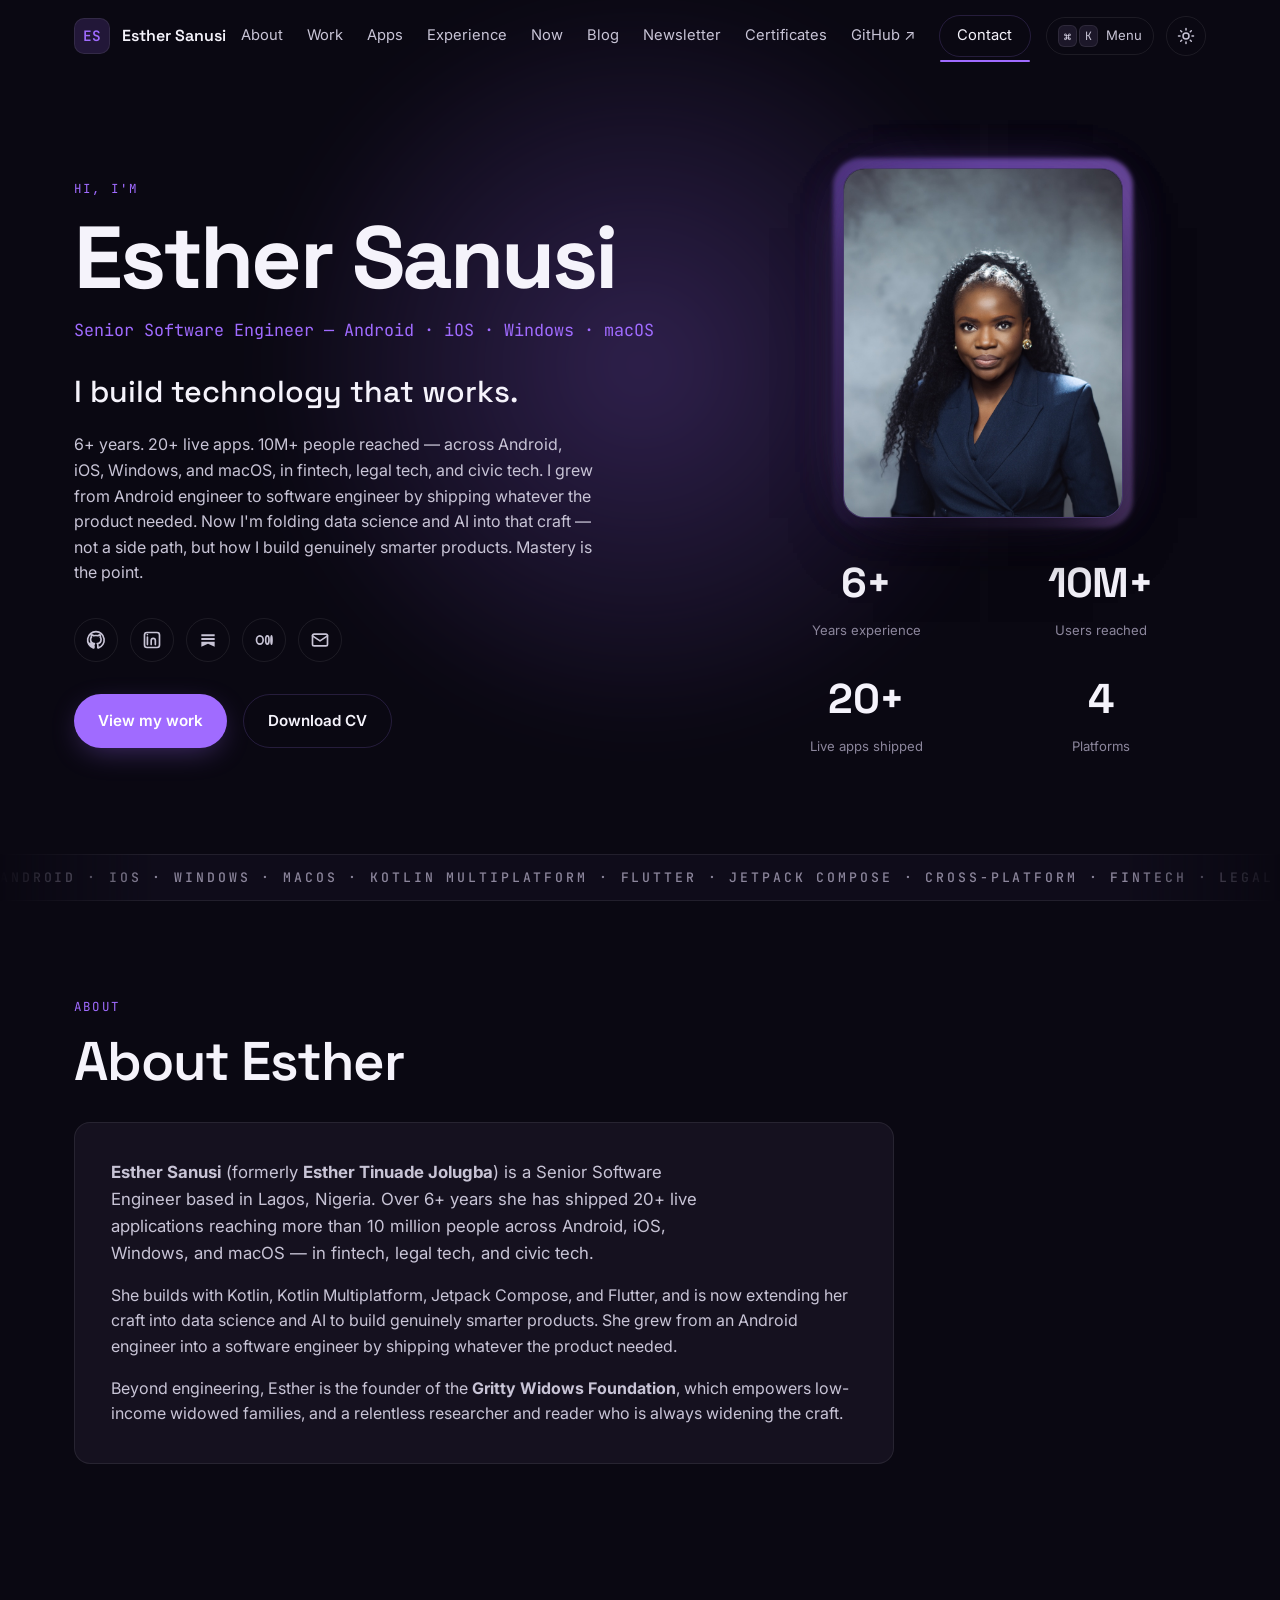
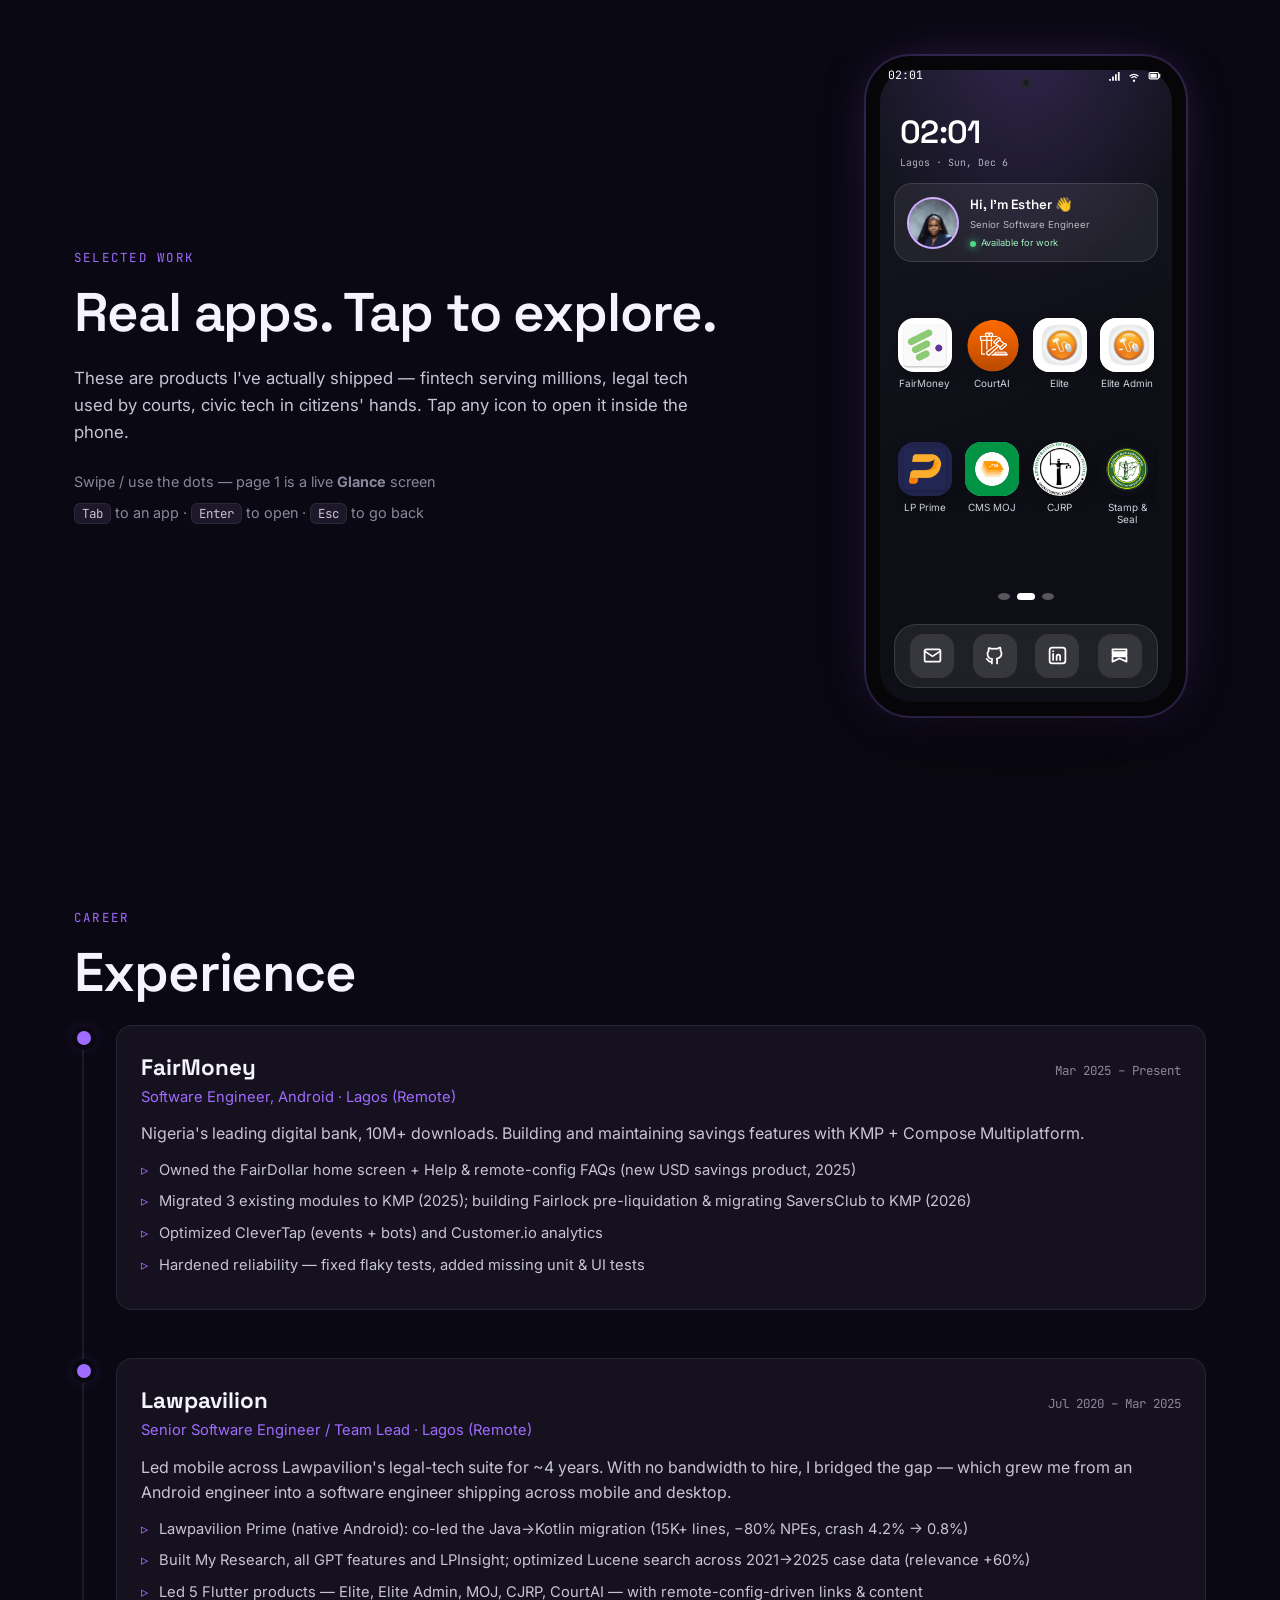
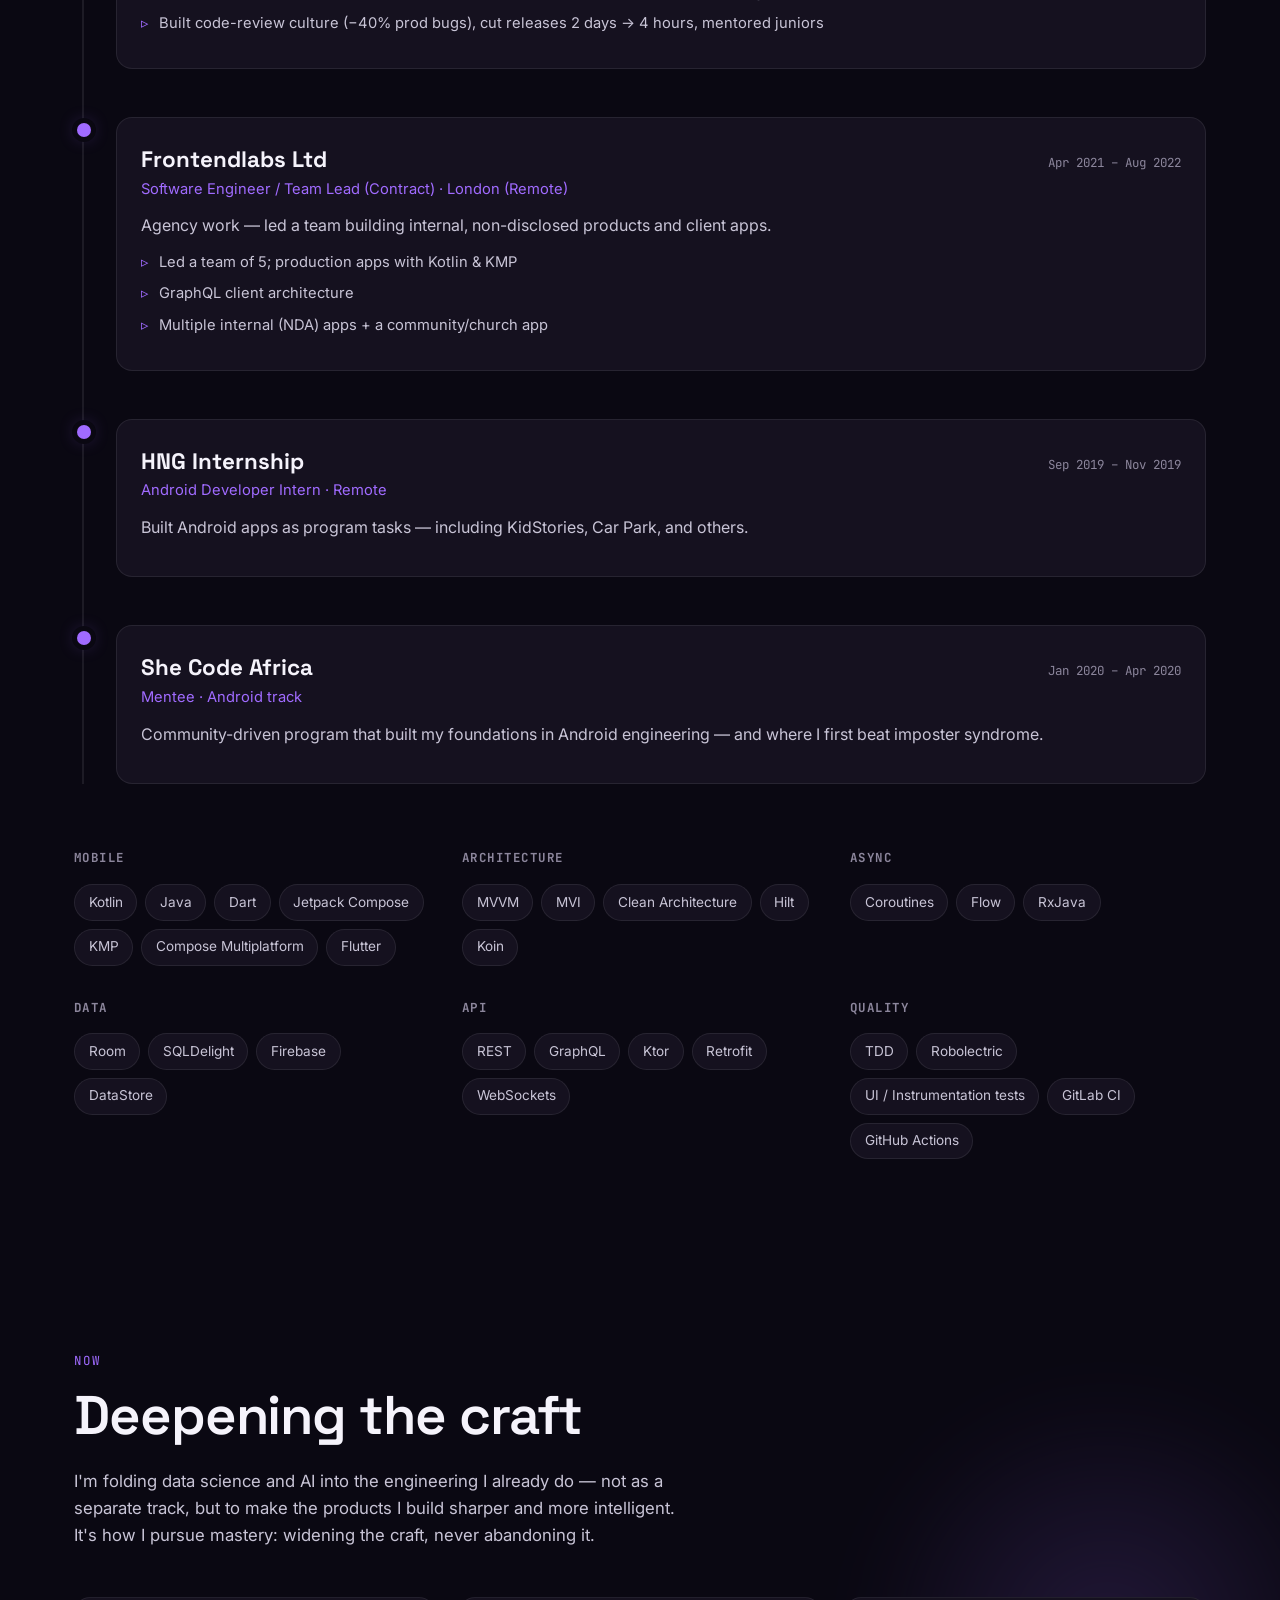
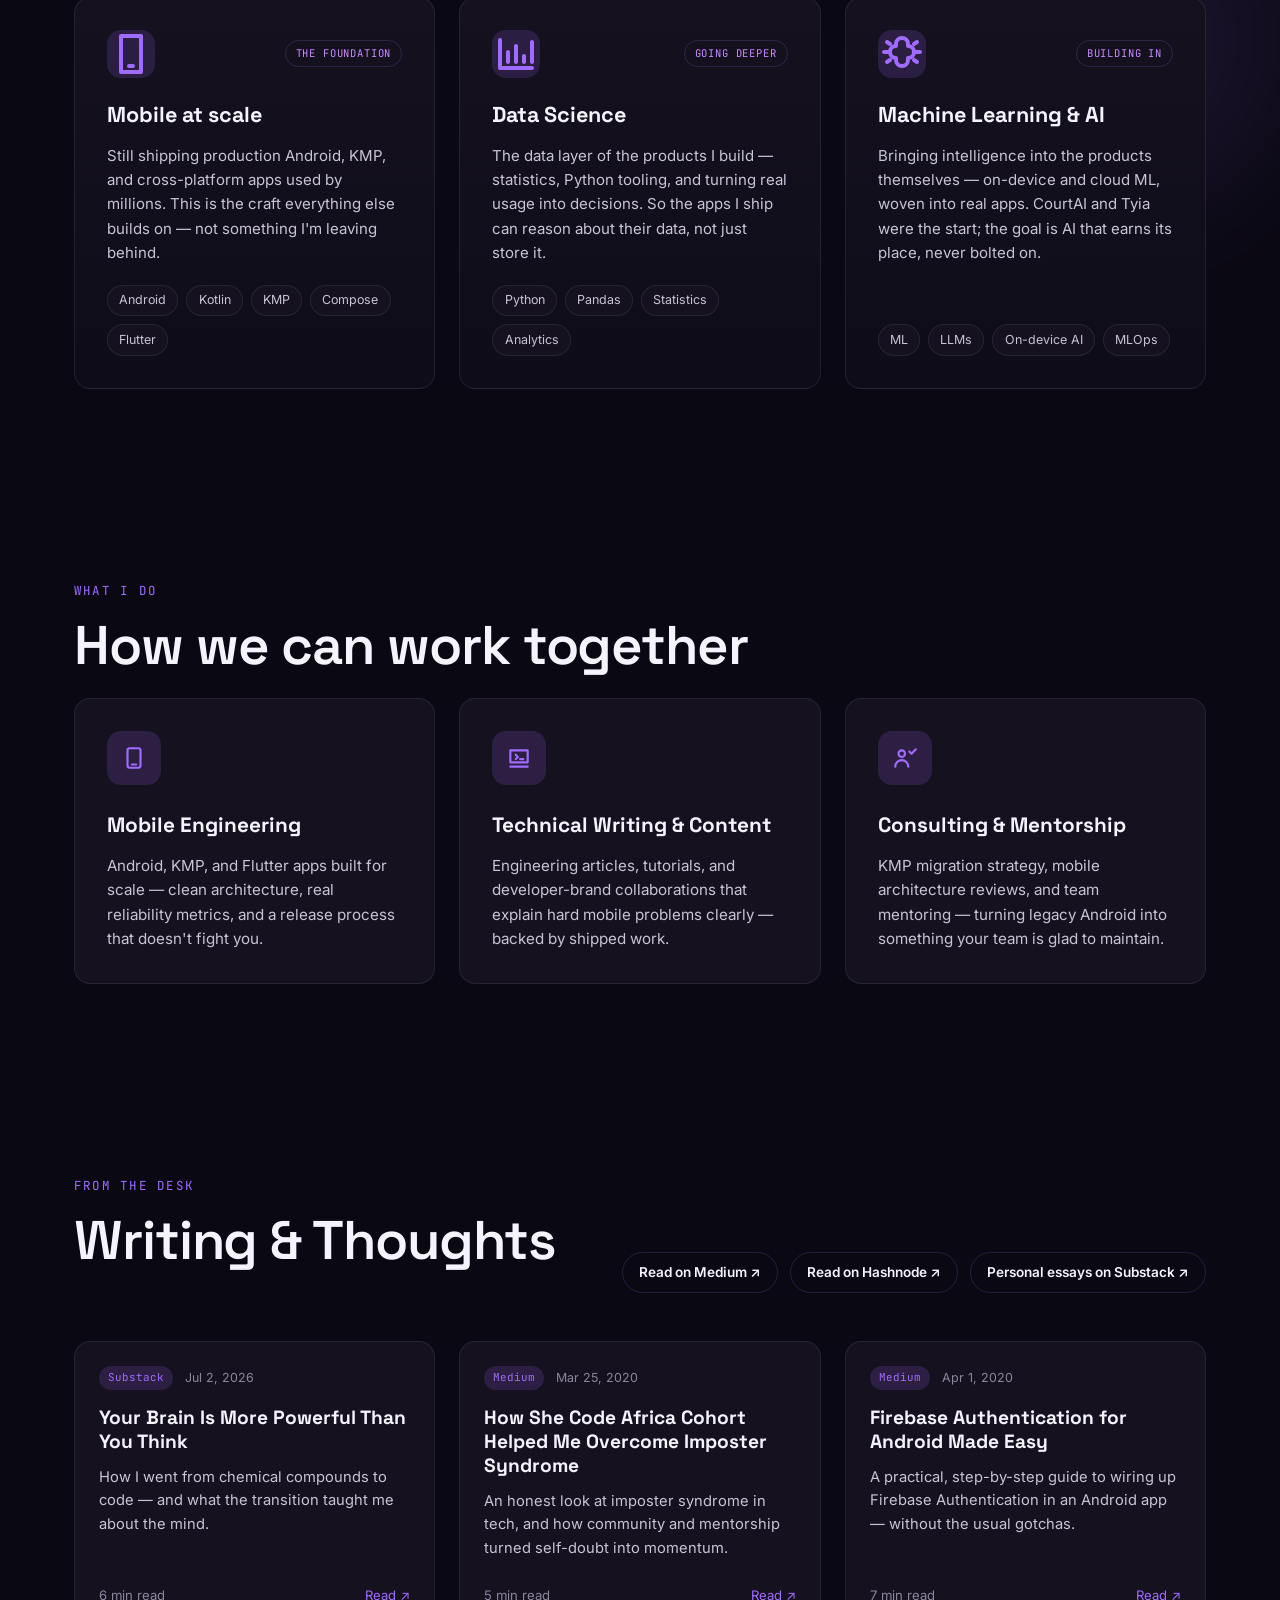
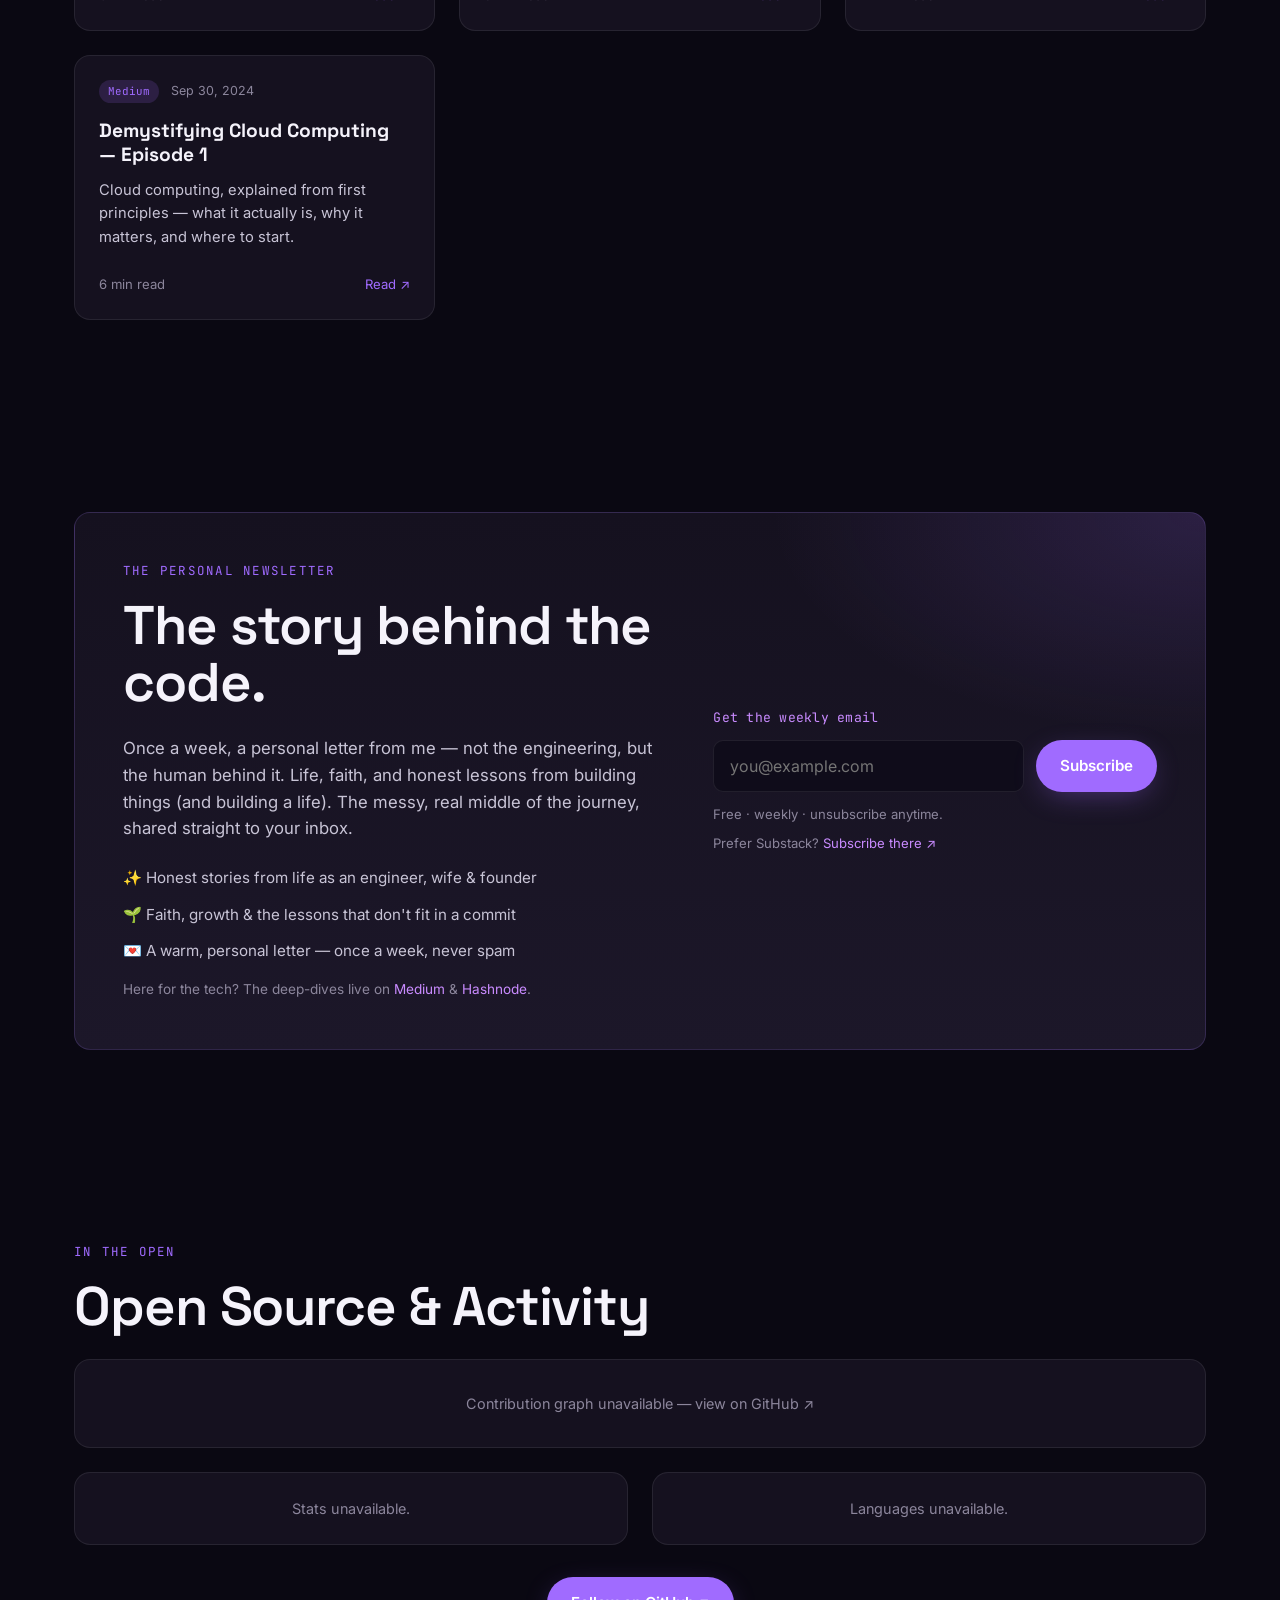
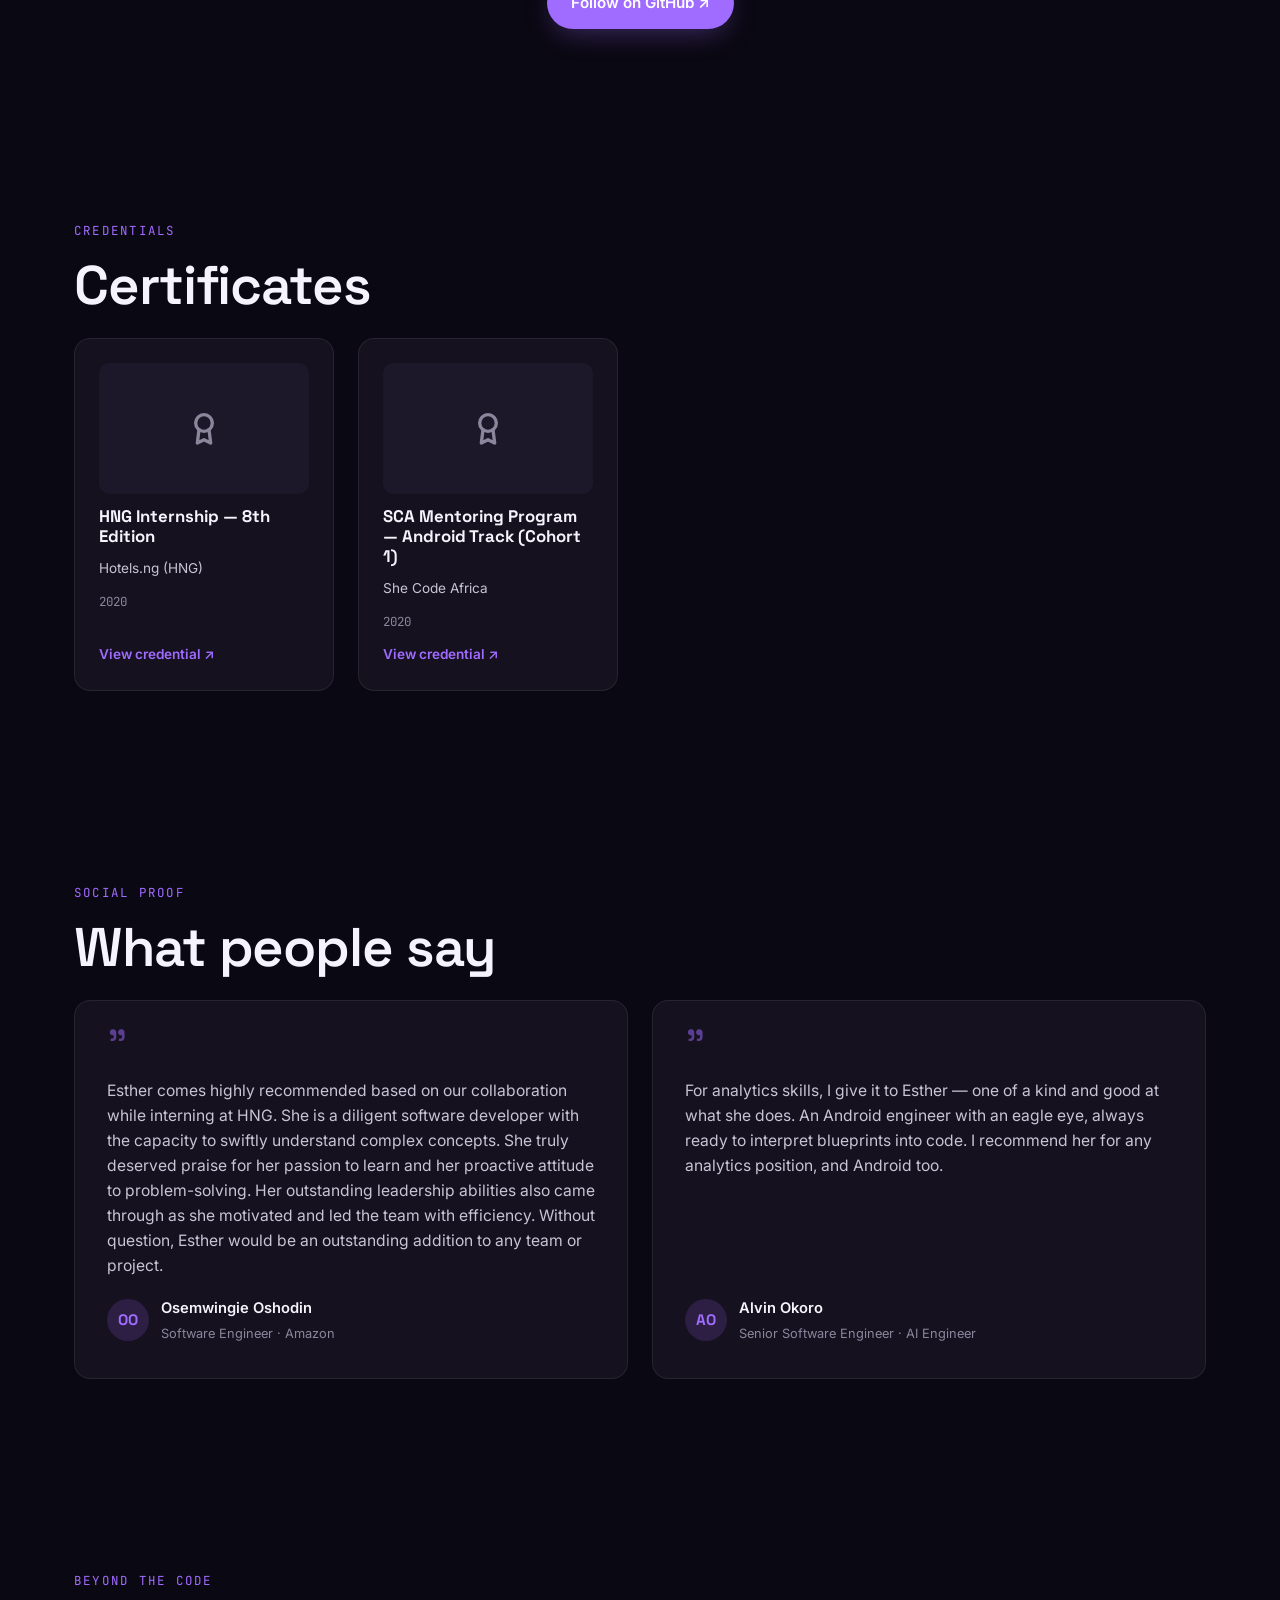
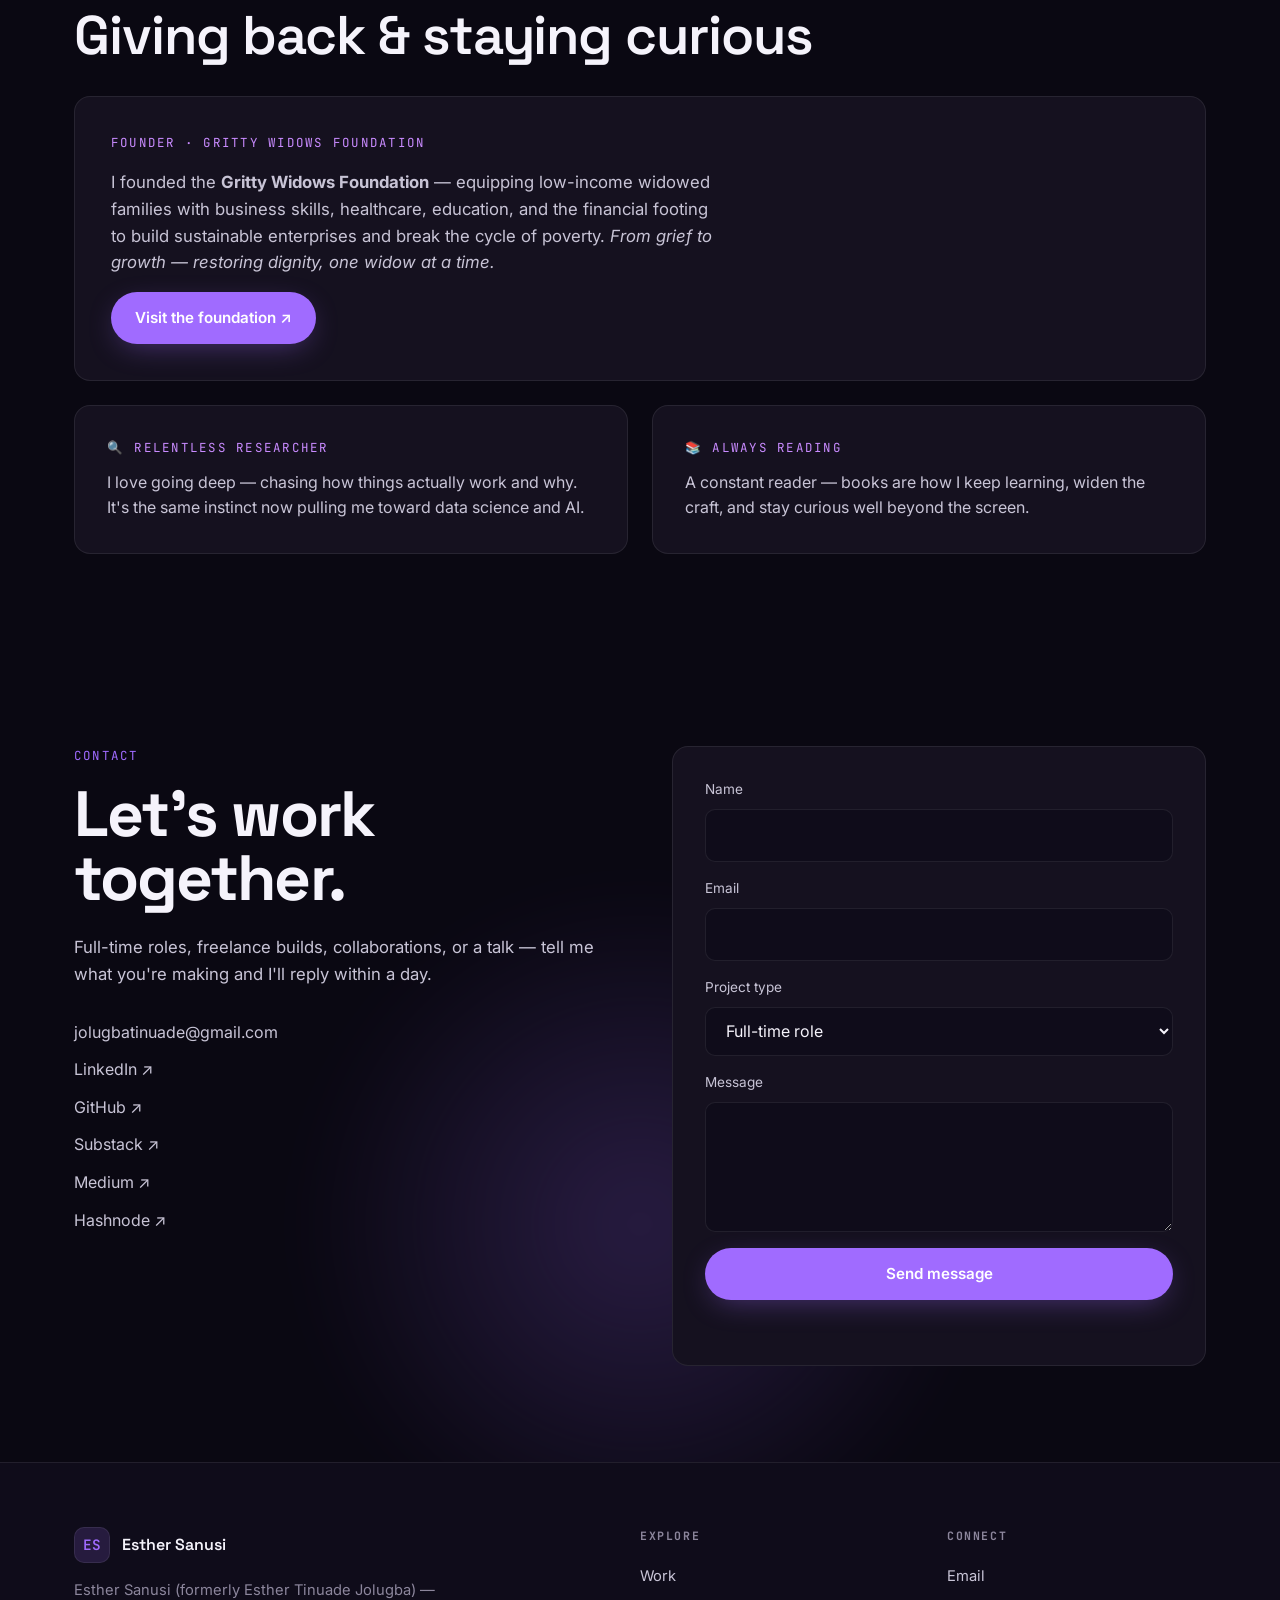
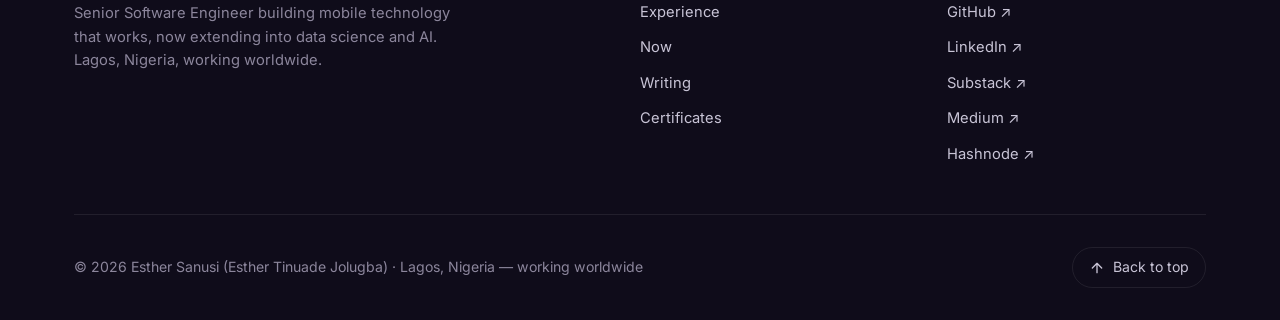
==== commit af313c00: "Add Substack essay + fix Google Search favicon - Feature new personal essay "Your Brain Is More Powe" ====
--- a/index.html
+++ b/index.html
@@ -81,8 +81,11 @@
   }
   </script>
 
-  <!-- Inline SVG favicon: "ES" mark -->
-  <link rel="icon" href="data:image/svg+xml,%3Csvg xmlns='http://www.w3.org/2000/svg' viewBox='0 0 64 64'%3E%3Crect width='64' height='64' rx='16' fill='%230b0b10'/%3E%3Ctext x='32' y='42' font-family='monospace' font-size='28' font-weight='700' fill='%237c6bff' text-anchor='middle'%3EES%3C/text%3E%3C/svg%3E" />
+  <!-- Favicon: "ES" mark. Real crawlable files so Google Search shows the logo (data: URIs are ignored by Search). -->
+  <link rel="icon" href="/favicon.ico" sizes="any" />
+  <link rel="icon" type="image/svg+xml" href="/assets/favicon.svg" />
+  <link rel="icon" type="image/png" sizes="96x96" href="/assets/favicon-96.png" />
+  <link rel="apple-touch-icon" href="/assets/apple-touch-icon.png" />
 
   <!-- Fonts: Space Grotesk (display), Inter (body), JetBrains Mono (labels) -->
   <link rel="preconnect" href="https://fonts.googleapis.com" />
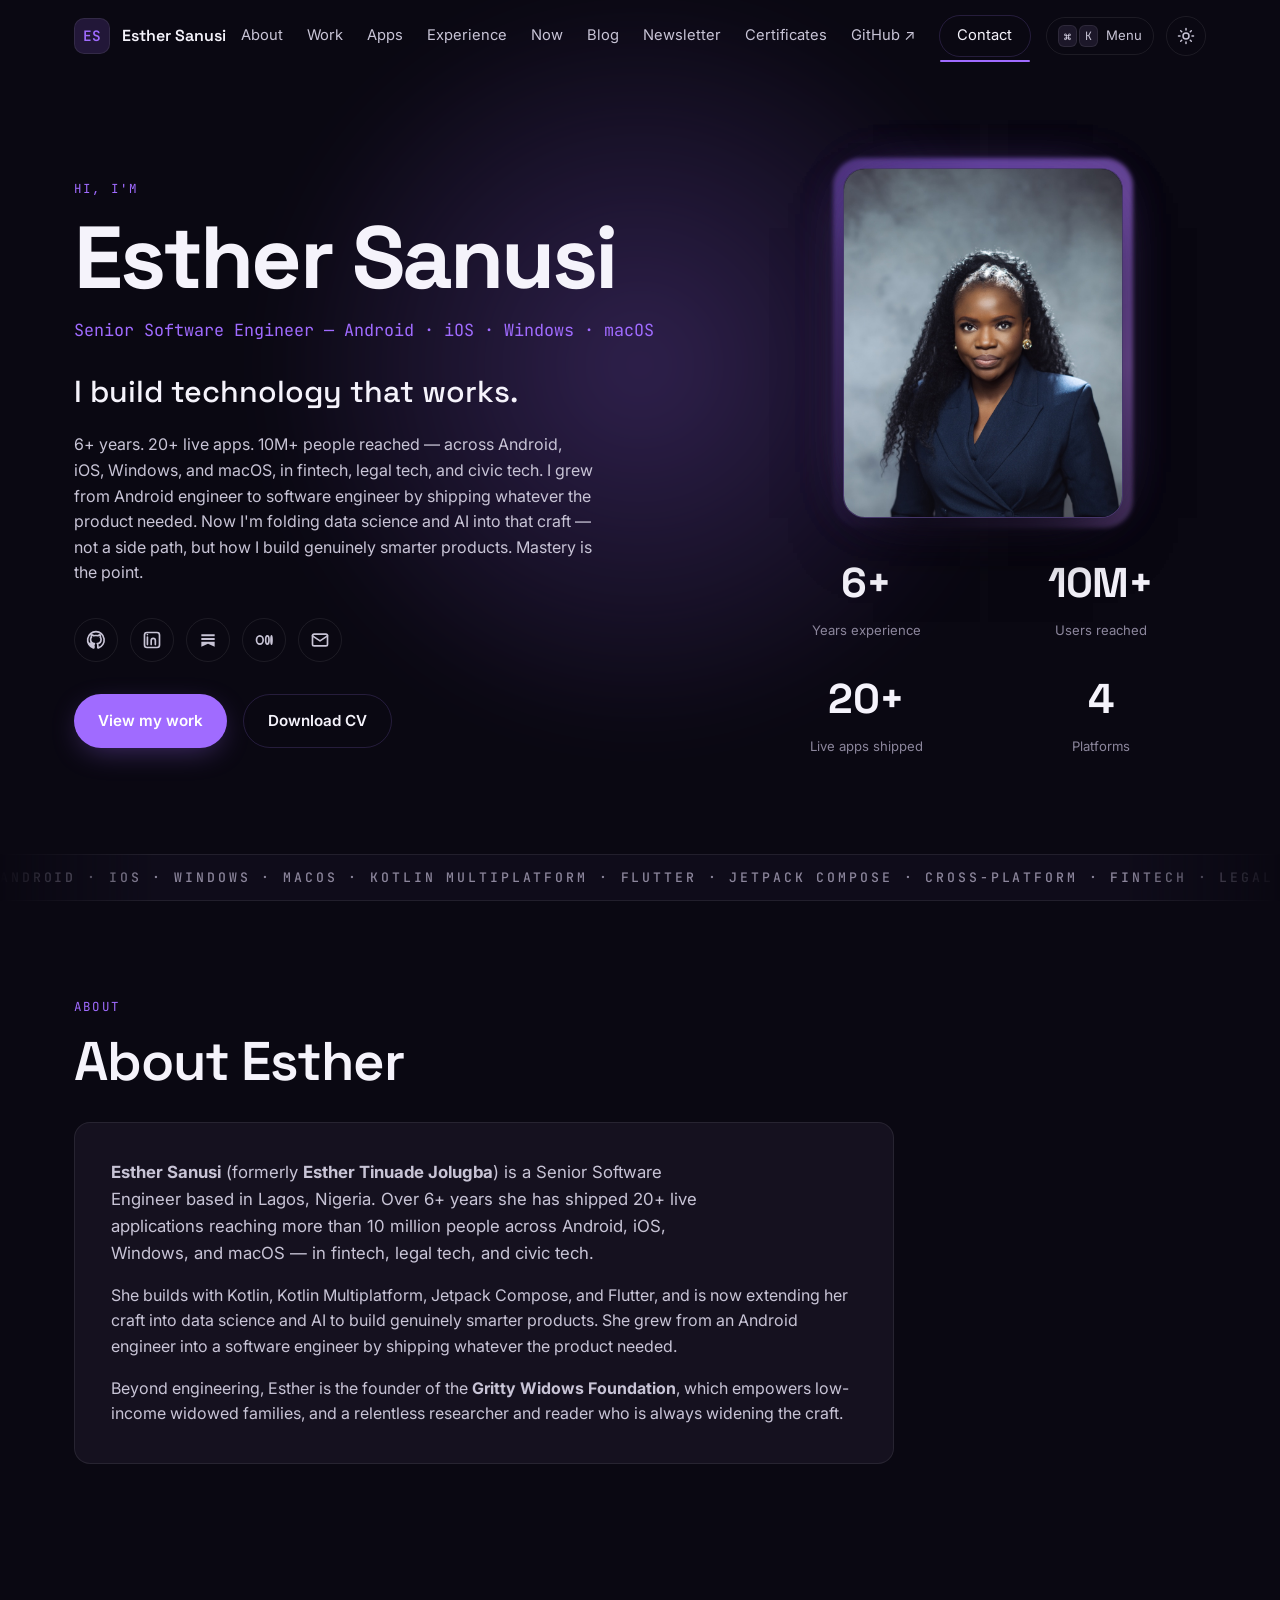
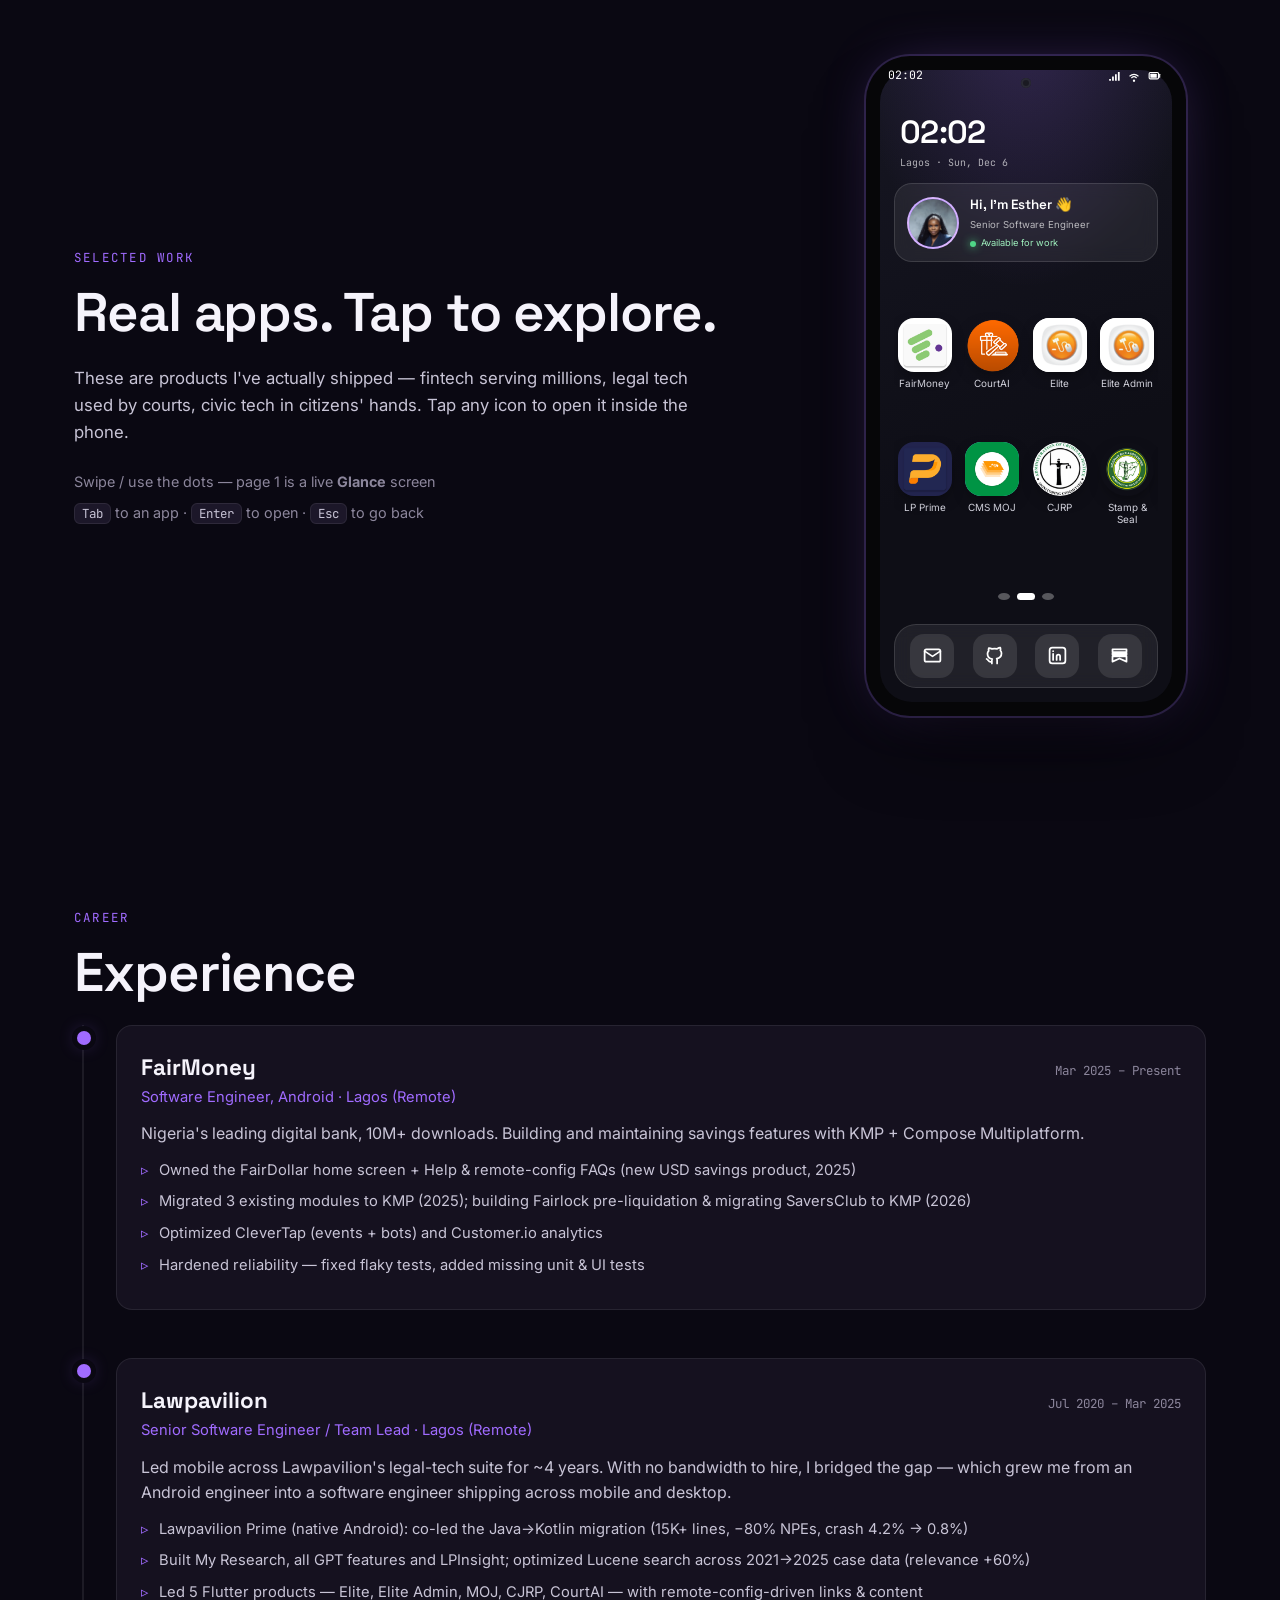
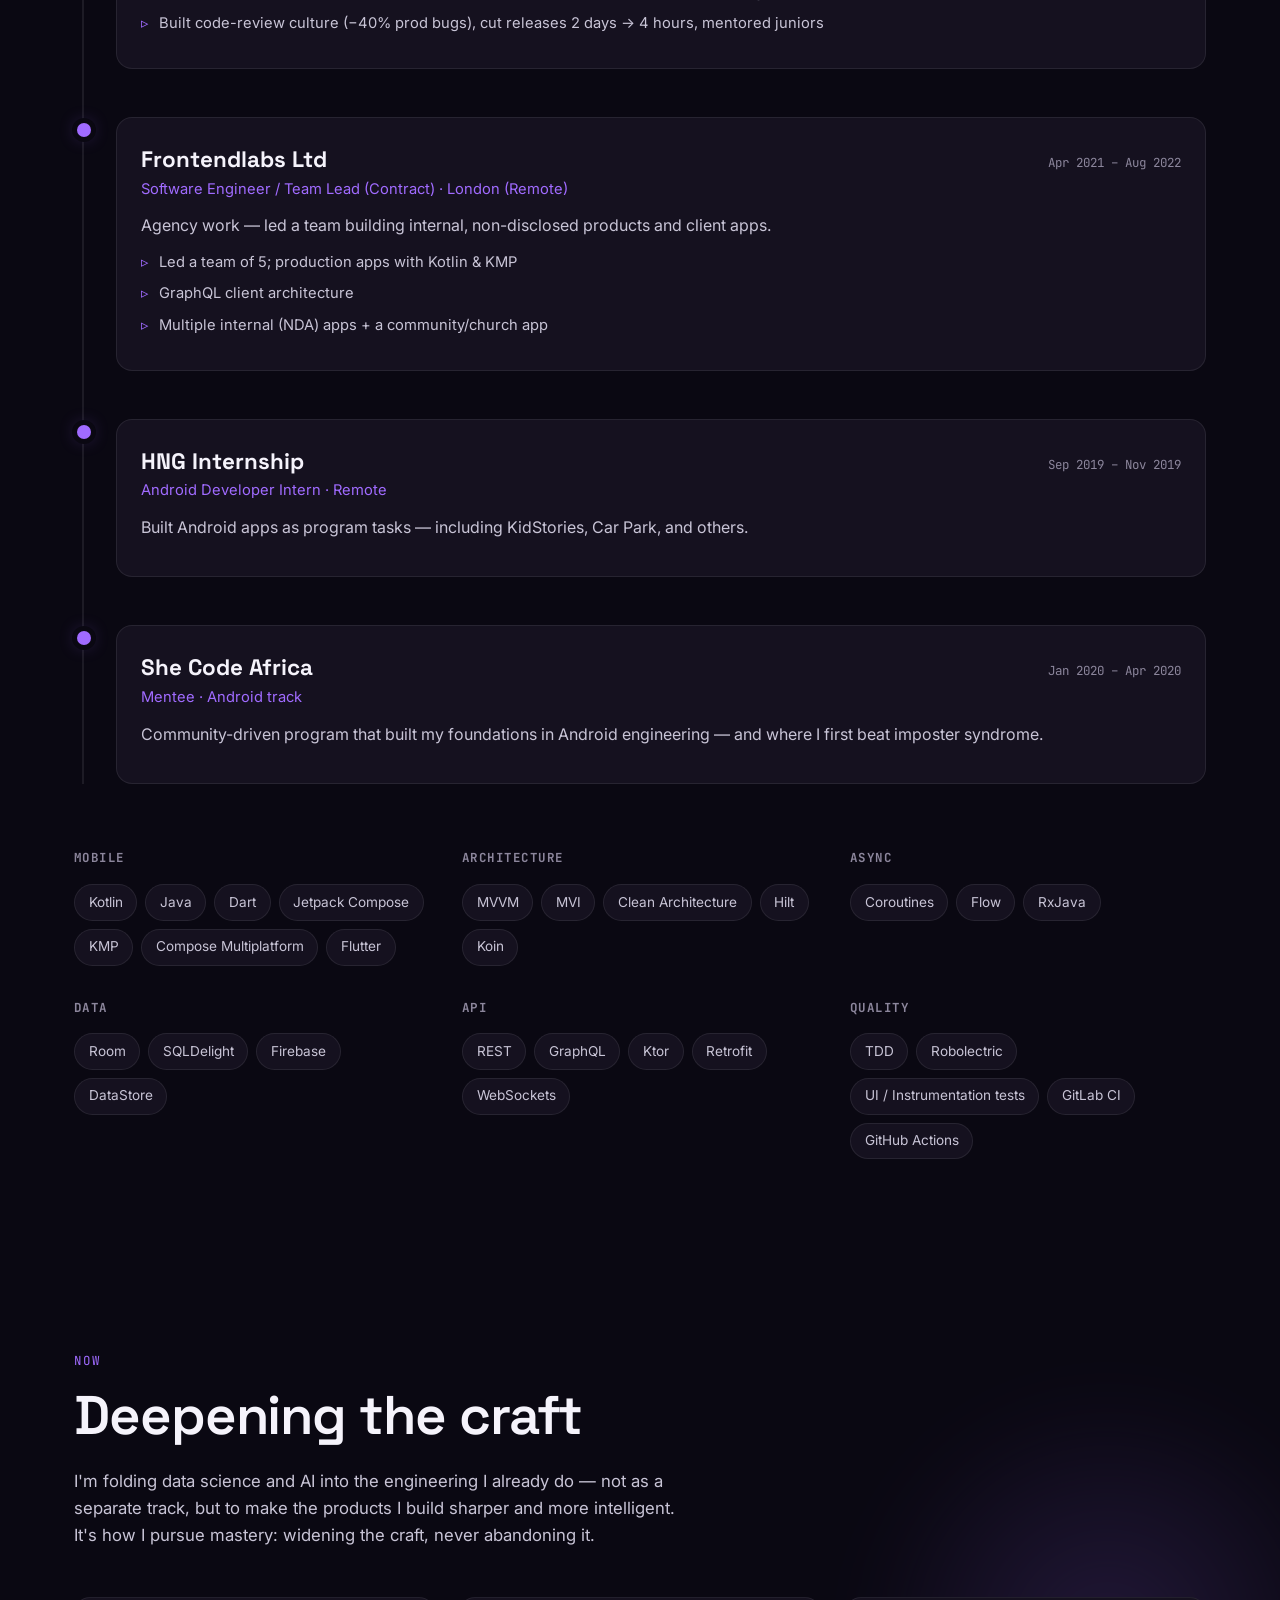
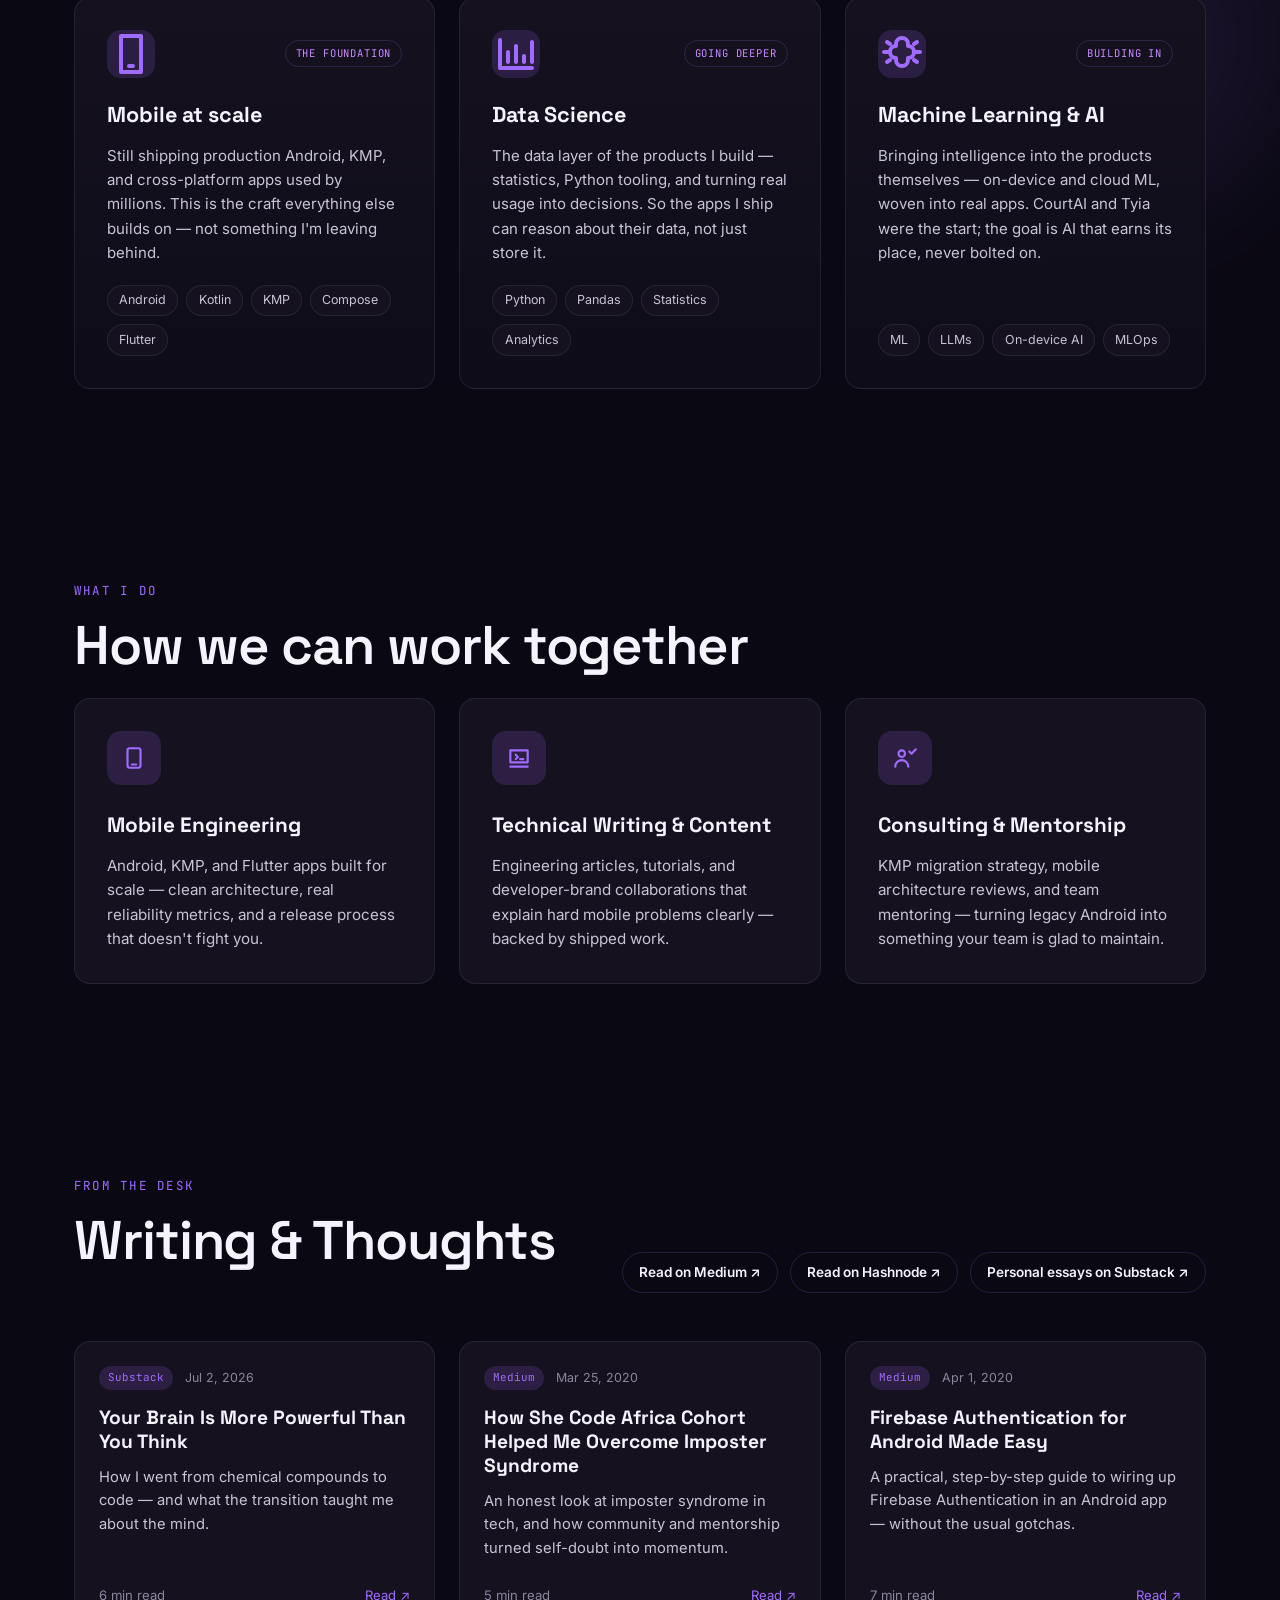
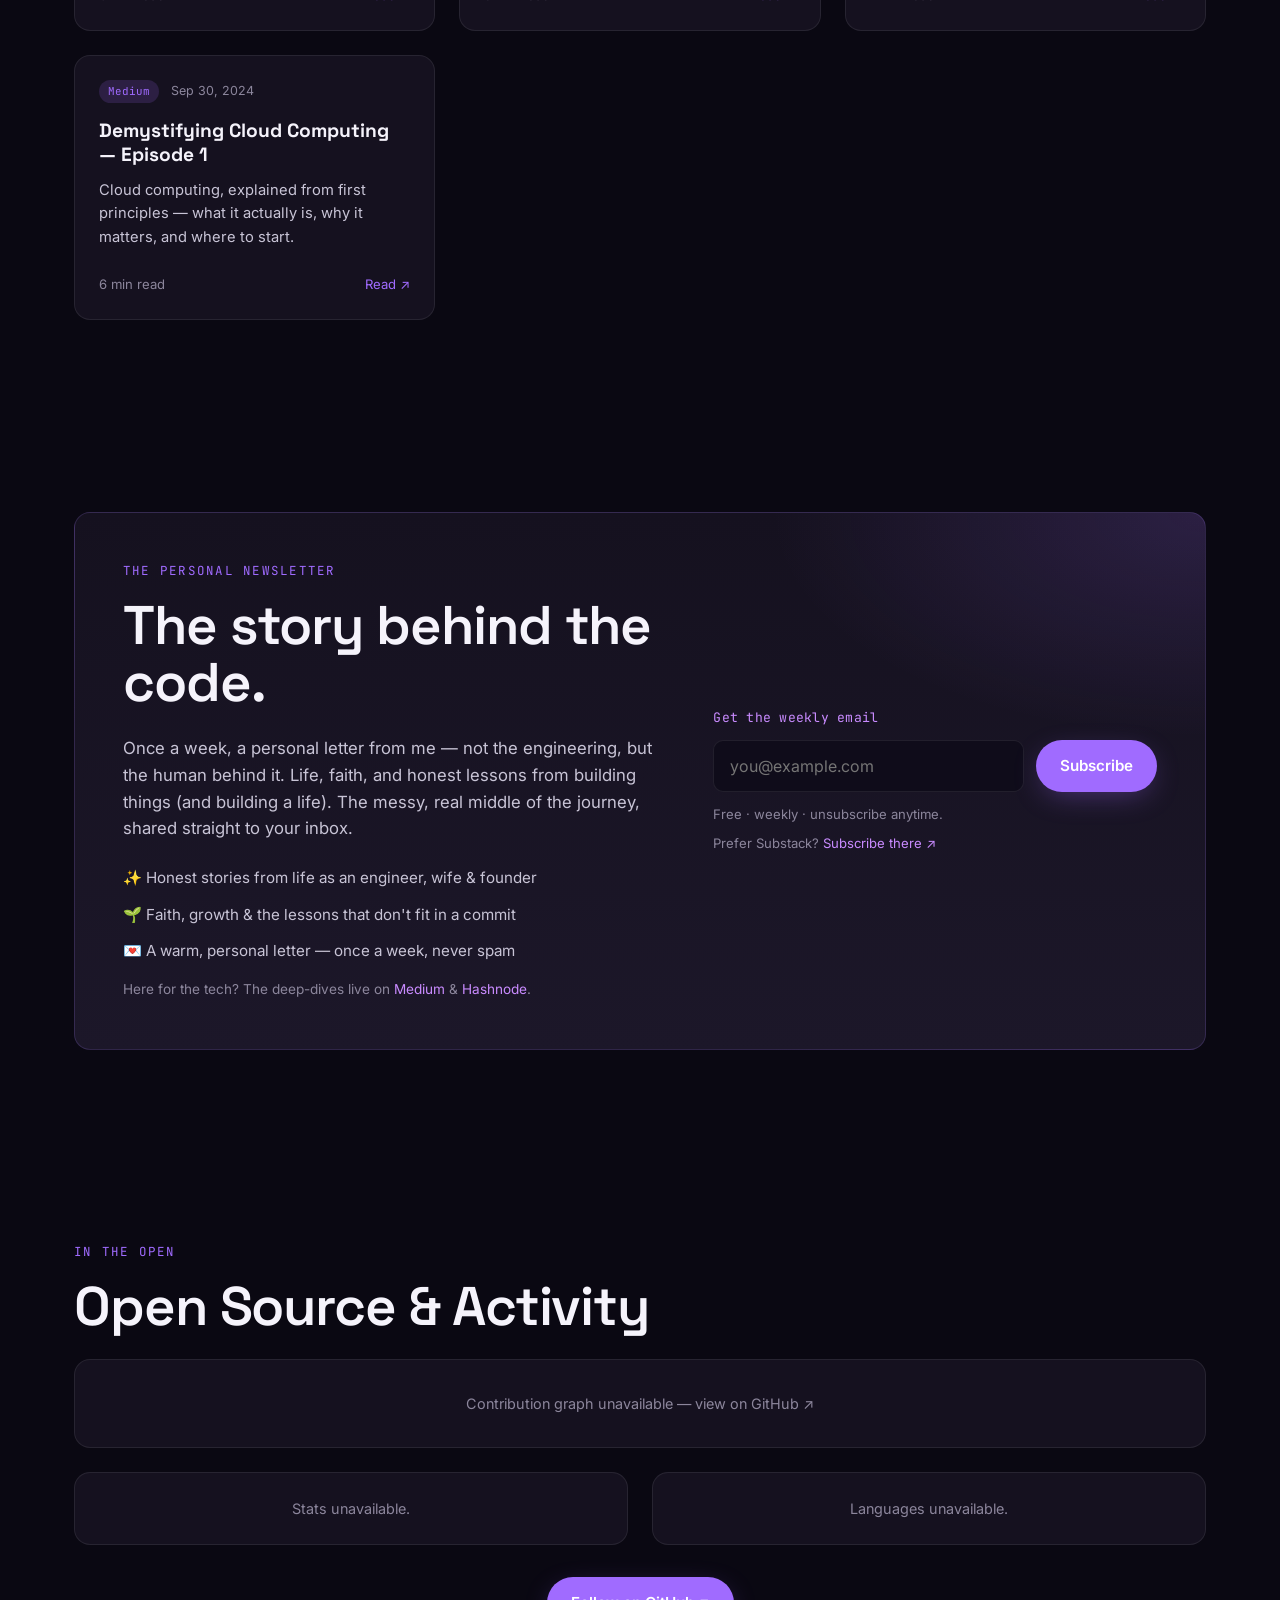
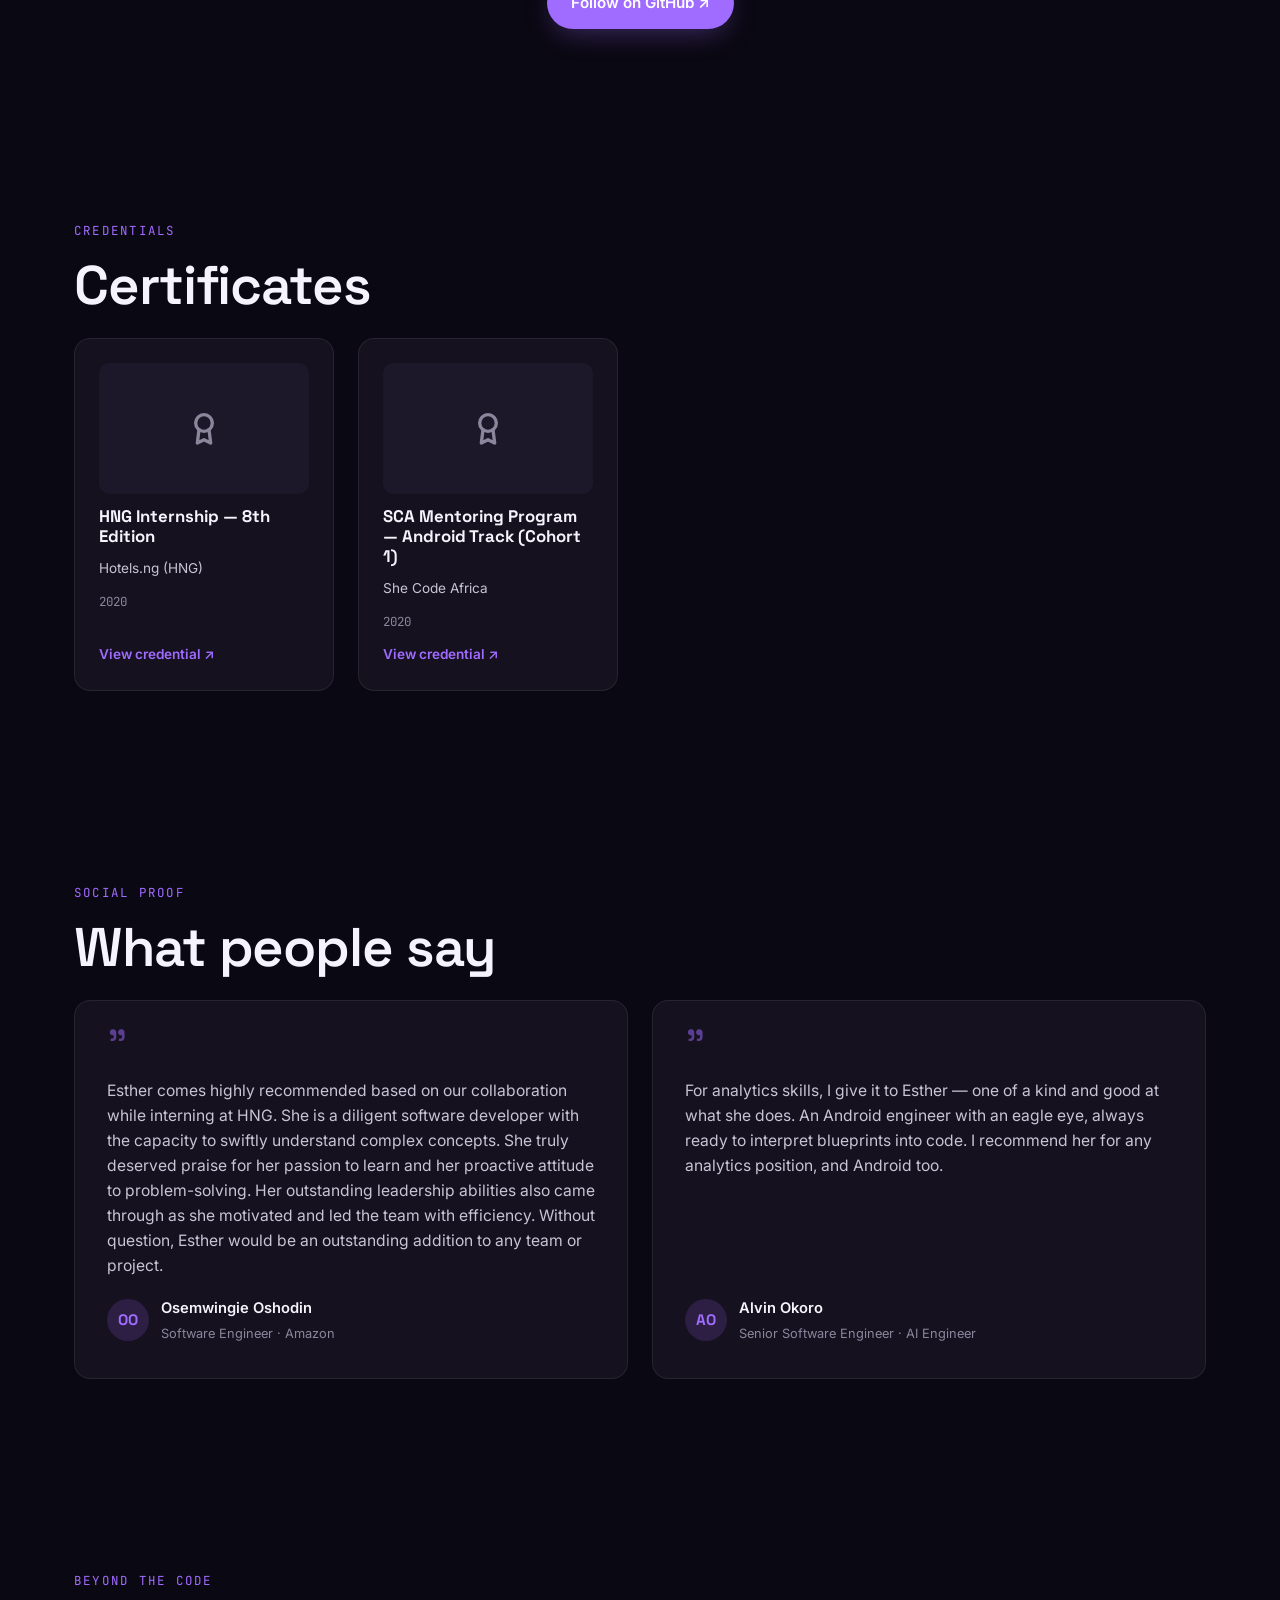
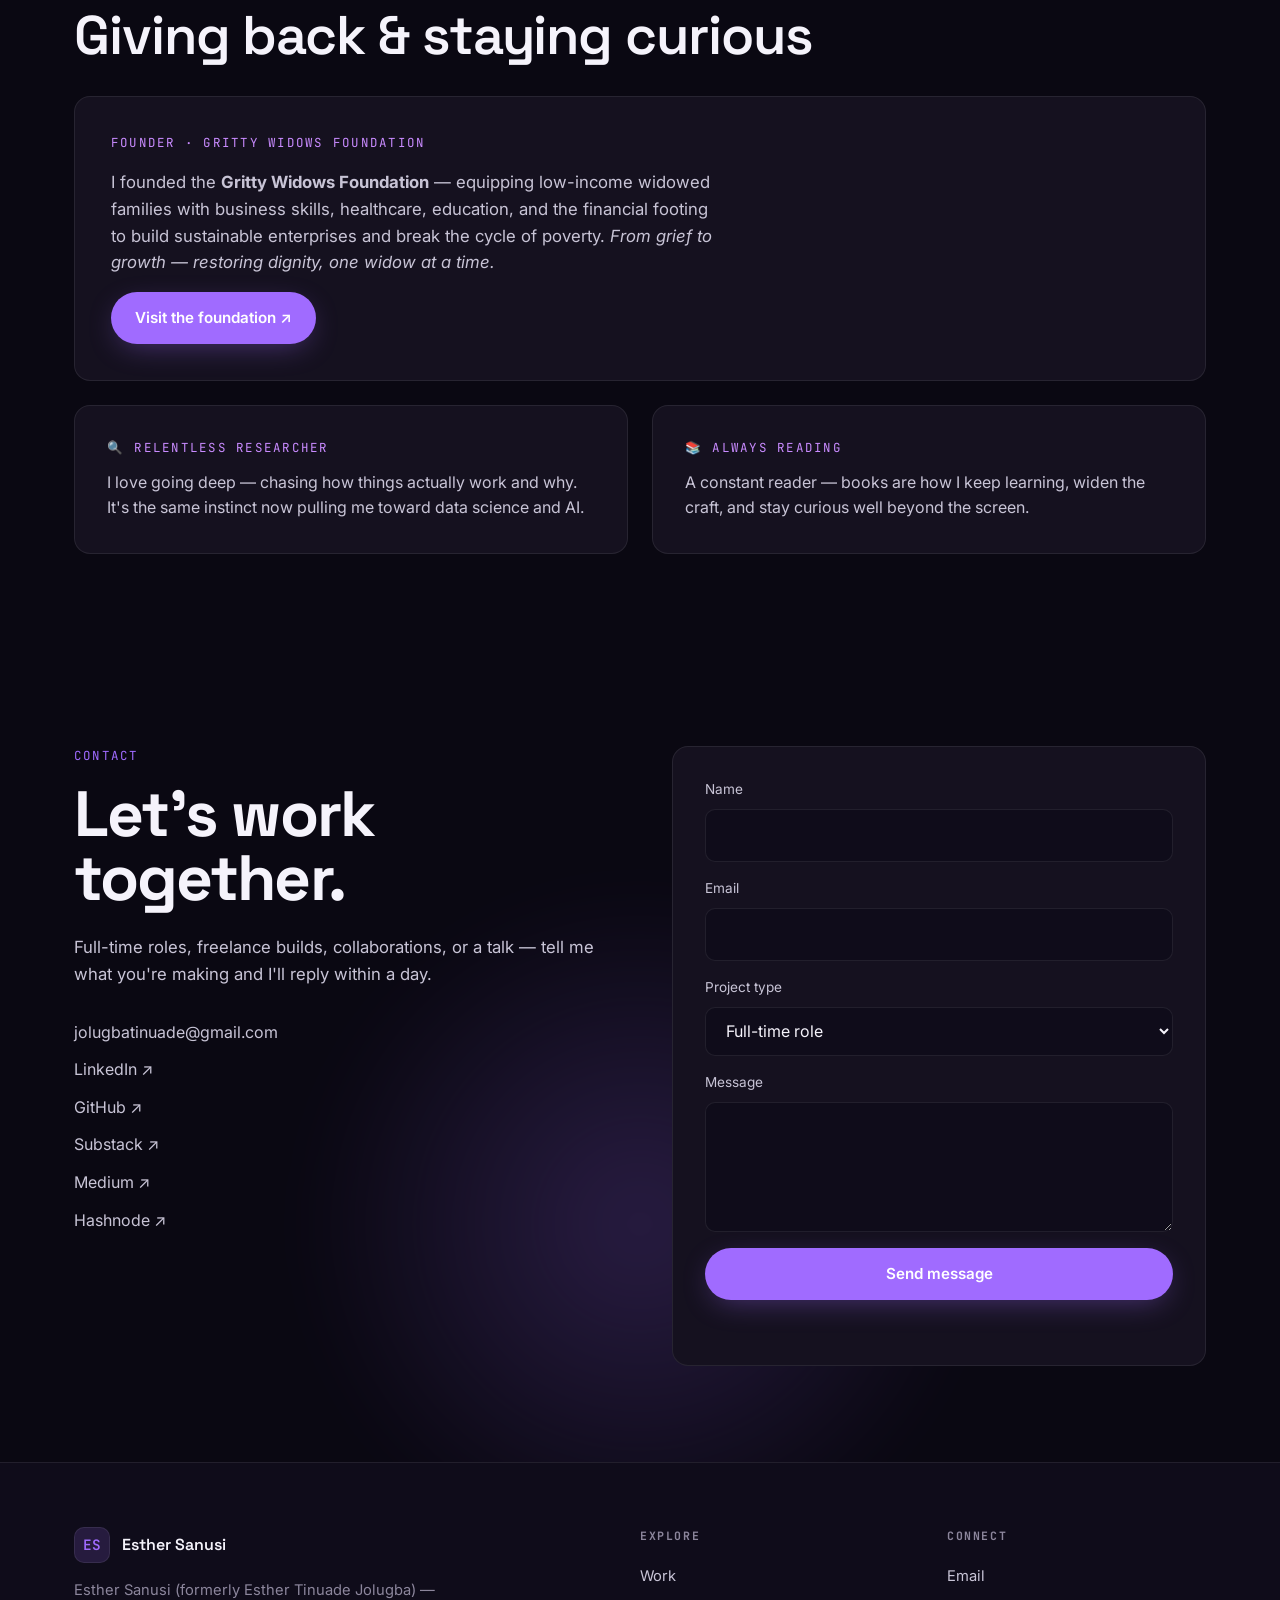
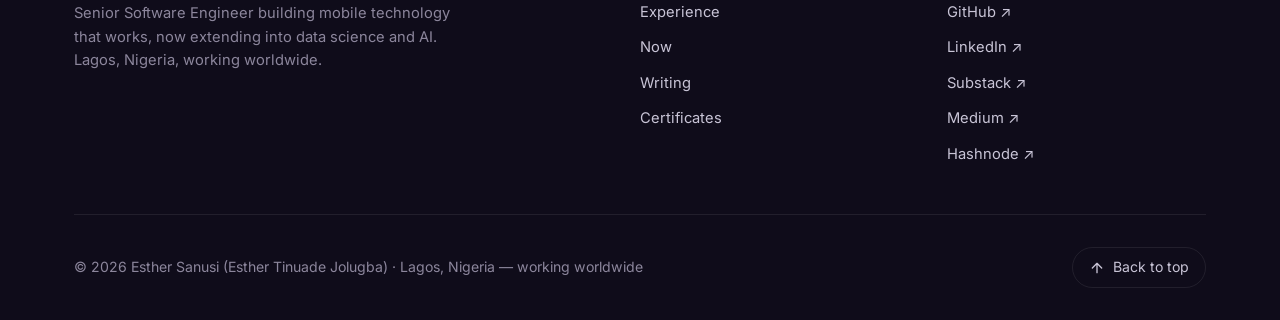
==== commit 08789647: "Add PWA manifest, Blog schema, perf hints & engagement tracking - site.webmanifest (installable, rei" ====
--- a/index.html
+++ b/index.html
@@ -3,6 +3,15 @@
 <head>
   <meta charset="UTF-8" />
   <meta name="viewport" content="width=device-width, initial-scale=1.0" />
+
+  <!-- Warm up connections to third-party origins for faster loads -->
+  <link rel="preconnect" href="https://fonts.googleapis.com" />
+  <link rel="preconnect" href="https://fonts.gstatic.com" crossorigin />
+  <link rel="preconnect" href="https://www.googletagmanager.com" />
+  <link rel="dns-prefetch" href="https://www.googletagmanager.com" />
+  <link rel="dns-prefetch" href="https://ghchart.rshah.org" />
+  <link rel="dns-prefetch" href="https://github-readme-stats.vercel.app" />
+  <link rel="dns-prefetch" href="https://api.rss2json.com" />
 
   <!-- Google Analytics (GA4) -->
   <script async src="https://www.googletagmanager.com/gtag/js?id=G-K48B7HQTSB"></script>
@@ -81,11 +90,37 @@
   }
   </script>
 
+  <!-- JSON-LD Blog schema: featured writing. Update the blogPost entry when a new essay is featured. -->
+  <script type="application/ld+json">
+  {
+    "@context": "https://schema.org",
+    "@type": "Blog",
+    "name": "Writing by Esther Sanusi",
+    "url": "https://esthersanusi.com/#writing",
+    "author": {
+      "@type": "Person",
+      "name": "Esther Sanusi",
+      "url": "https://esthersanusi.com/"
+    },
+    "blogPost": [
+      {
+        "@type": "BlogPosting",
+        "headline": "Your Brain Is More Powerful Than You Think",
+        "description": "How I went from chemical compounds to code — and what the transition taught me about the mind.",
+        "url": "https://esthersanusi.substack.com/p/your-brain-is-more-powerful-than",
+        "datePublished": "2026-07-02",
+        "author": { "@type": "Person", "name": "Esther Sanusi", "url": "https://esthersanusi.com/" }
+      }
+    ]
+  }
+  </script>
+
   <!-- Favicon: "ES" mark. Real crawlable files so Google Search shows the logo (data: URIs are ignored by Search). -->
   <link rel="icon" href="/favicon.ico" sizes="any" />
   <link rel="icon" type="image/svg+xml" href="/assets/favicon.svg" />
   <link rel="icon" type="image/png" sizes="96x96" href="/assets/favicon-96.png" />
   <link rel="apple-touch-icon" href="/assets/apple-touch-icon.png" />
+  <link rel="manifest" href="/site.webmanifest" />
 
   <!-- Fonts: Space Grotesk (display), Inter (body), JetBrains Mono (labels) -->
   <link rel="preconnect" href="https://fonts.googleapis.com" />
@@ -93,7 +128,7 @@
   <link href="https://fonts.googleapis.com/css2?family=Space+Grotesk:wght@400;500;600;700&family=Inter:wght@400;500;600&family=JetBrains+Mono:wght@400;500&display=swap" rel="stylesheet" />
 
   <!-- ?v= cache-buster. Bump this number whenever you change CSS/JS so browsers load the new version. -->
-  <link rel="stylesheet" href="css/styles.css?v=31" />
+  <link rel="stylesheet" href="css/styles.css?v=32" />
 </head>
 
 <body>
@@ -525,7 +560,12 @@
             <a href="https://substack.com/@esthersanusi" target="_blank" rel="noopener" class="btn btn--ghost btn--sm magnetic">Personal essays on Substack ↗</a>
           </div>
         </div>
-        <div class="posts" id="posts"><!-- injected from posts.js --></div>
+        <div class="posts" id="posts">
+          <!-- Skeleton placeholders shown until posts.js renders (replaced on load). -->
+          <div class="post-card post-card--skeleton" aria-hidden="true"><span class="sk sk--badge"></span><span class="sk sk--title"></span><span class="sk sk--line"></span><span class="sk sk--line sk--short"></span></div>
+          <div class="post-card post-card--skeleton" aria-hidden="true"><span class="sk sk--badge"></span><span class="sk sk--title"></span><span class="sk sk--line"></span><span class="sk sk--line sk--short"></span></div>
+          <div class="post-card post-card--skeleton" aria-hidden="true"><span class="sk sk--badge"></span><span class="sk sk--title"></span><span class="sk sk--line"></span><span class="sk sk--line sk--short"></span></div>
+        </div>
       </div>
     </section>
 
--- a/css/styles.css
+++ b/css/styles.css
@@ -703,3 +703,19 @@
 .newsletter__elsewhere { margin-top: var(--s-4); font-size: 0.85rem; color: var(--text-mute); }
 .newsletter__elsewhere a { color: var(--accent-2); text-decoration: none; }
 .newsletter__elsewhere a:hover { text-decoration: underline; }
+
+/* Loading skeletons for the Writing section (shown until posts.js renders) */
+.post-card--skeleton { pointer-events: none; gap: var(--s-3); }
+.post-card--skeleton:hover { transform: none; border-color: var(--border); }
+.sk { display: block; border-radius: 6px; background: var(--surface-2); position: relative; overflow: hidden; }
+.sk--badge { width: 64px; height: 20px; border-radius: 999px; margin-bottom: var(--s-4); }
+.sk--title { width: 85%; height: 20px; margin-bottom: var(--s-4); }
+.sk--line { width: 100%; height: 12px; margin-bottom: var(--s-3); }
+.sk--short { width: 55%; }
+.sk::after {
+  content: ""; position: absolute; inset: 0; transform: translateX(-100%);
+  background: linear-gradient(90deg, transparent, rgba(255,255,255,0.06), transparent);
+  animation: sk-shimmer 1.3s infinite;
+}
+@keyframes sk-shimmer { 100% { transform: translateX(100%); } }
+@media (prefers-reduced-motion: reduce) { .sk::after { animation: none; } }
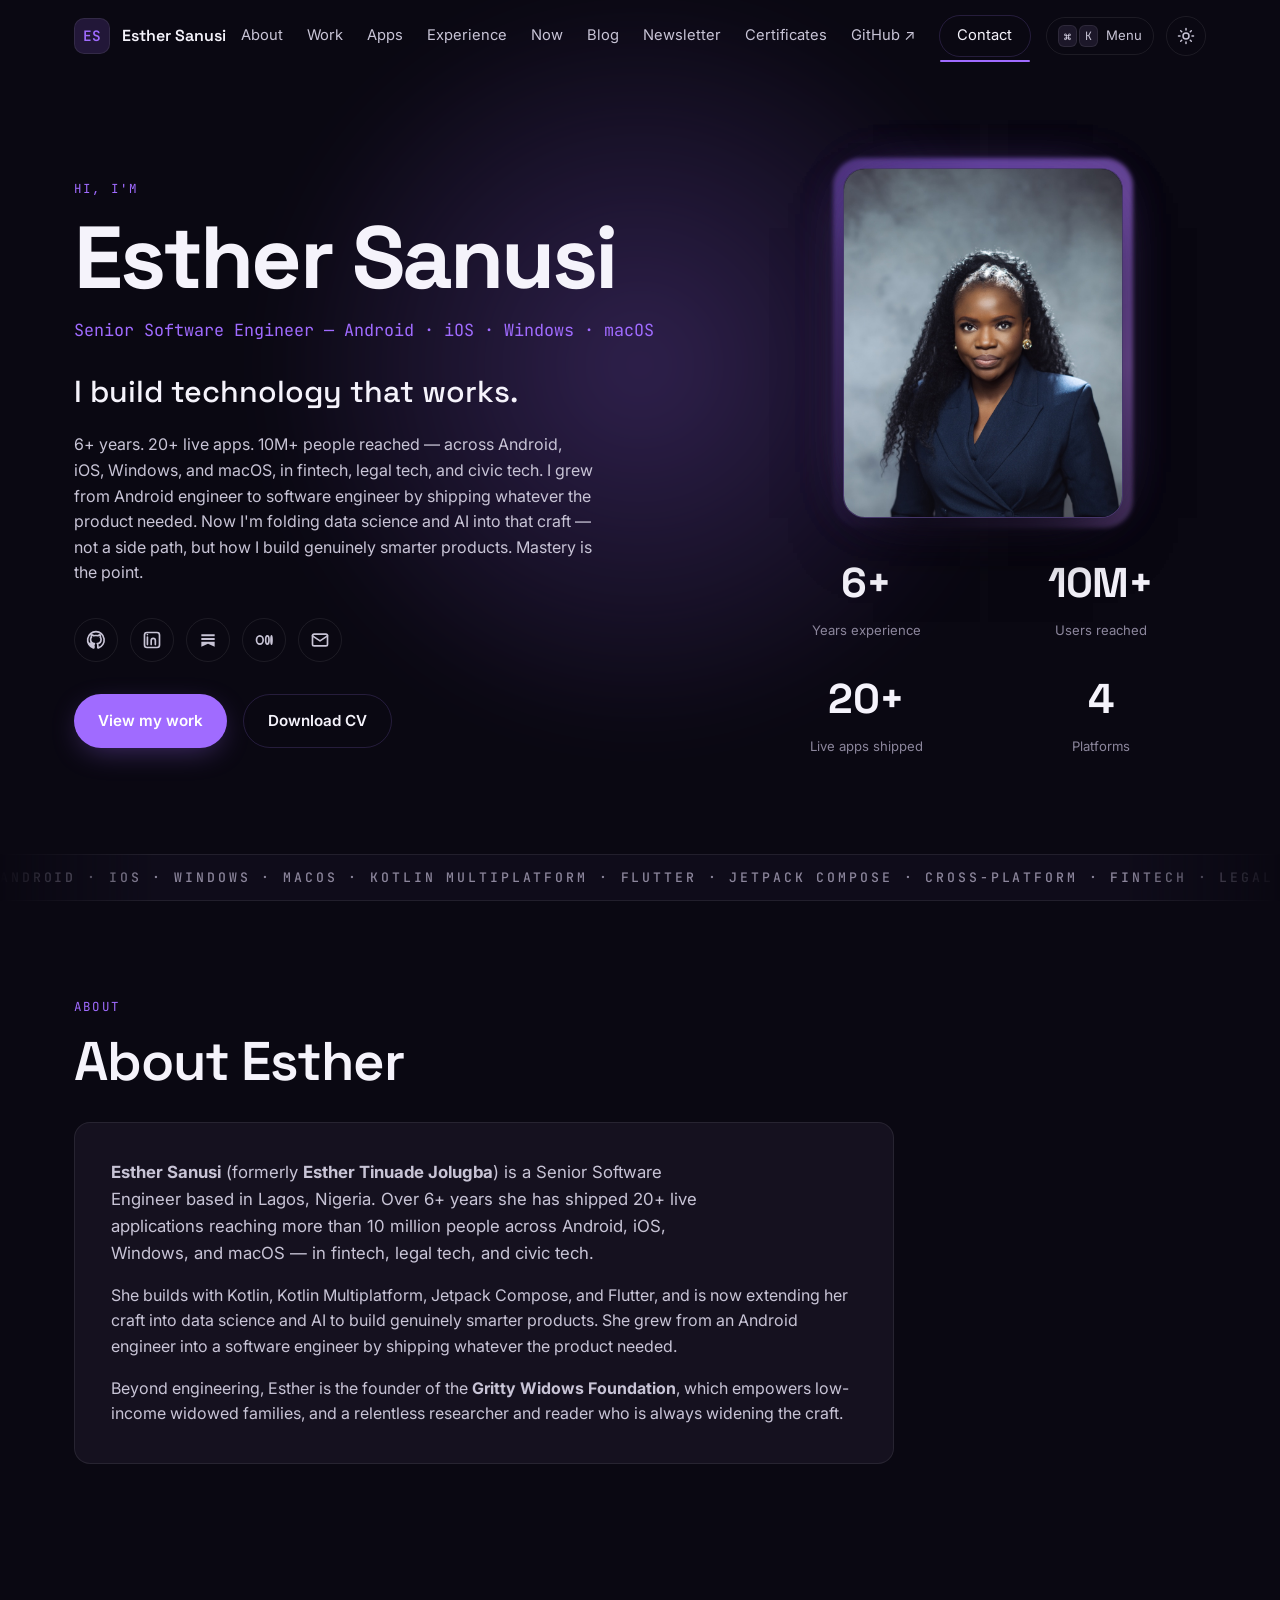
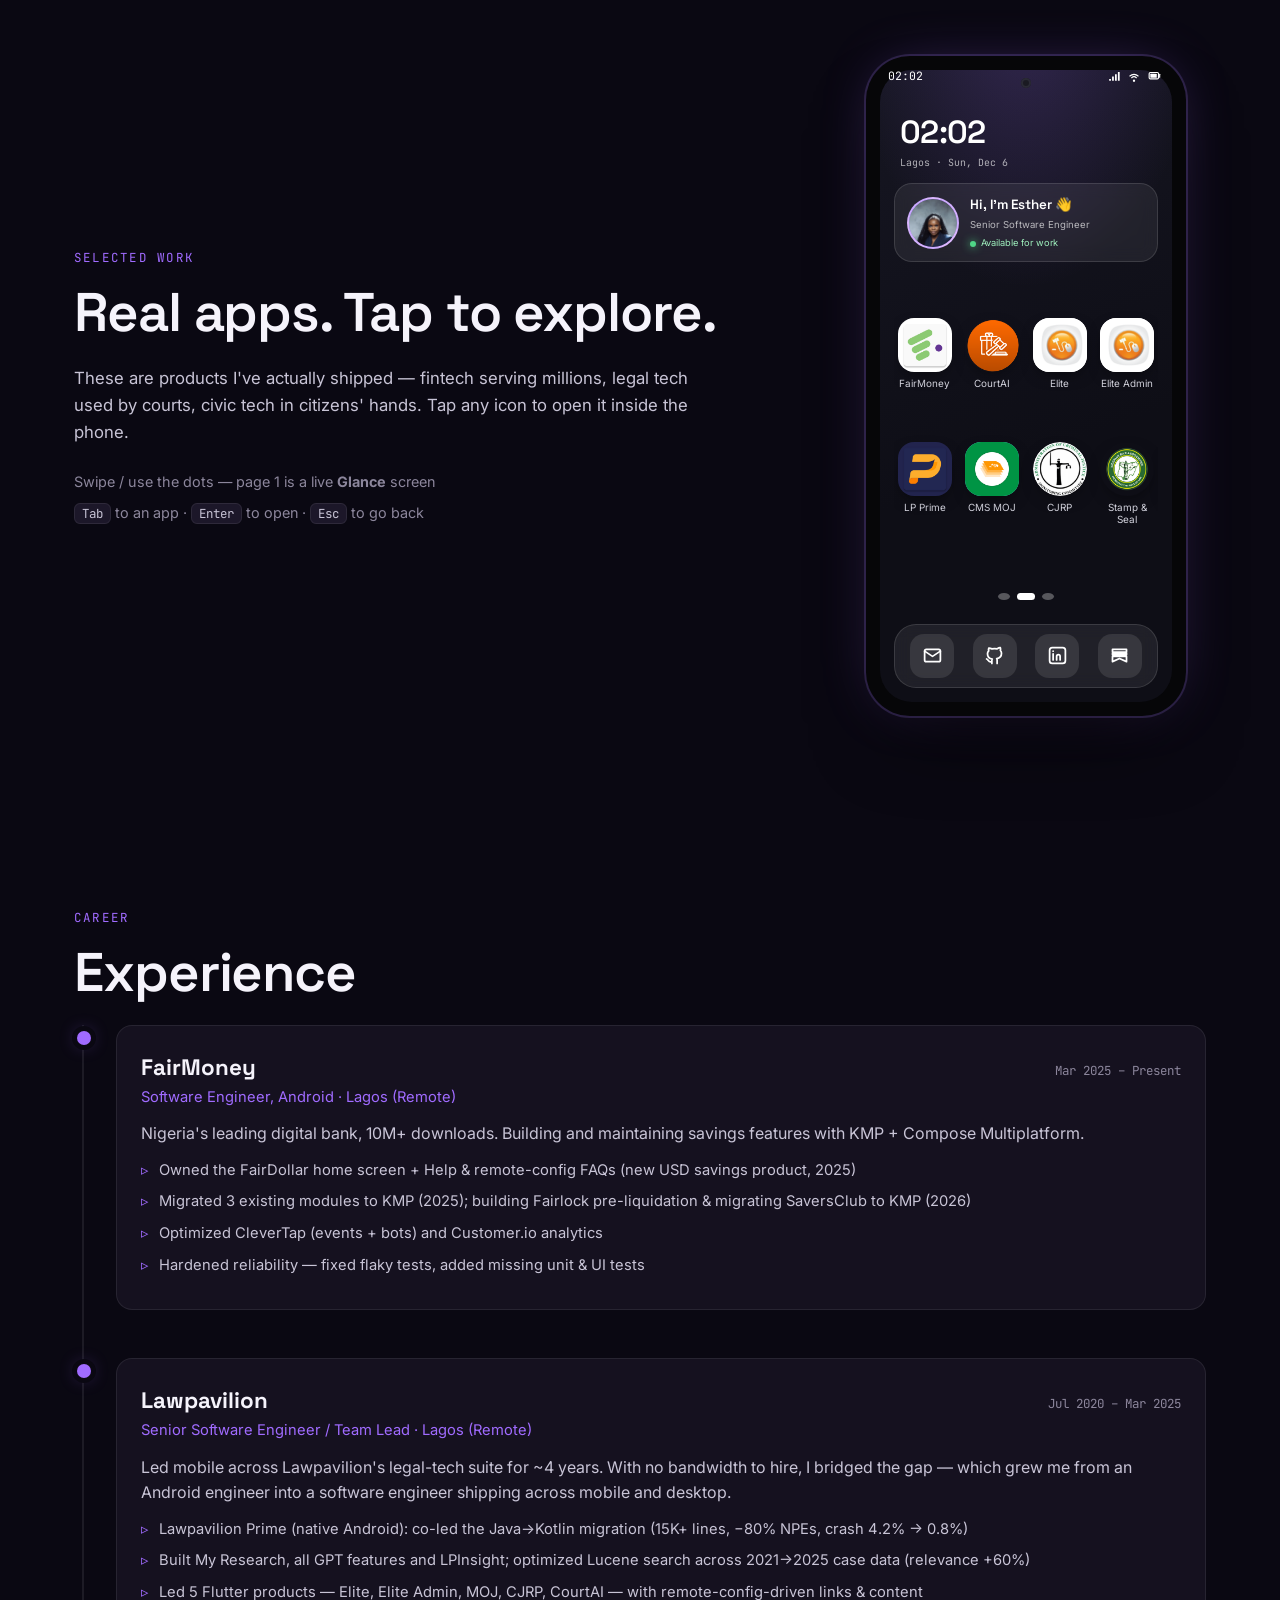
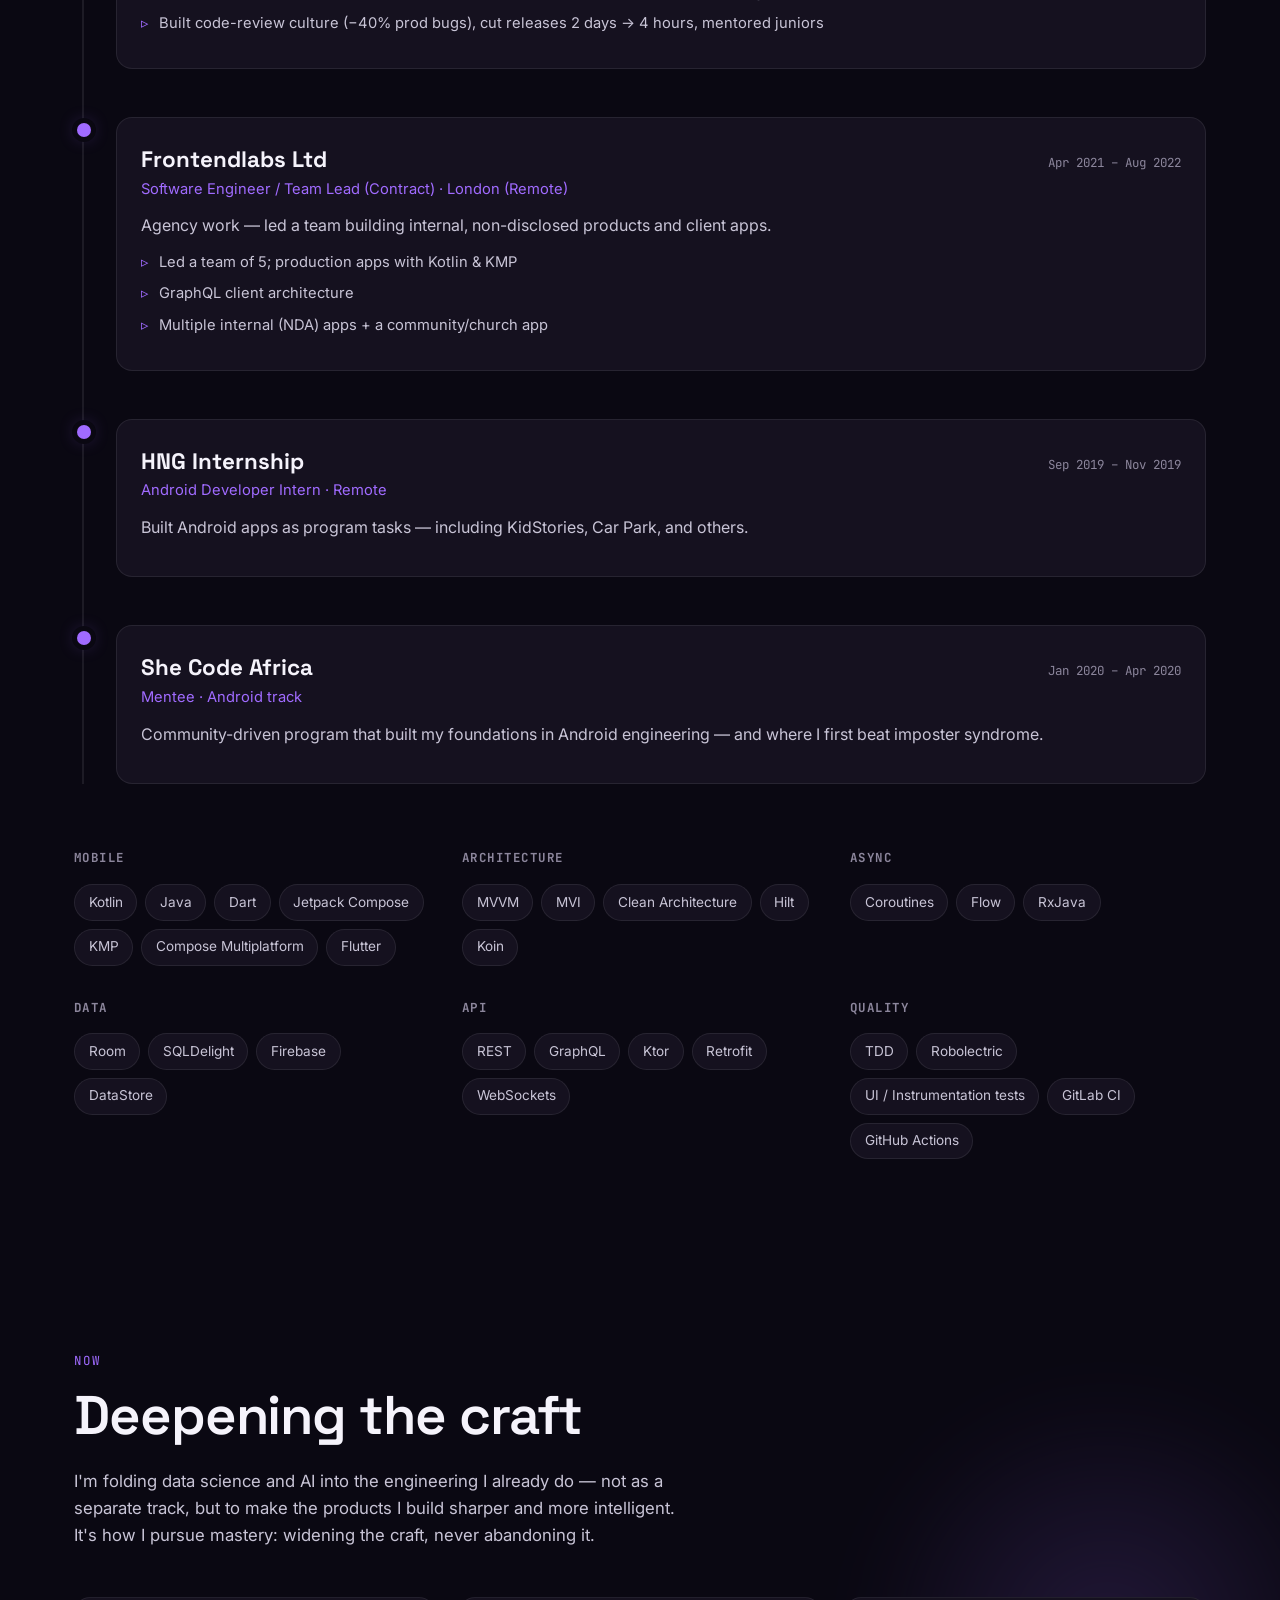
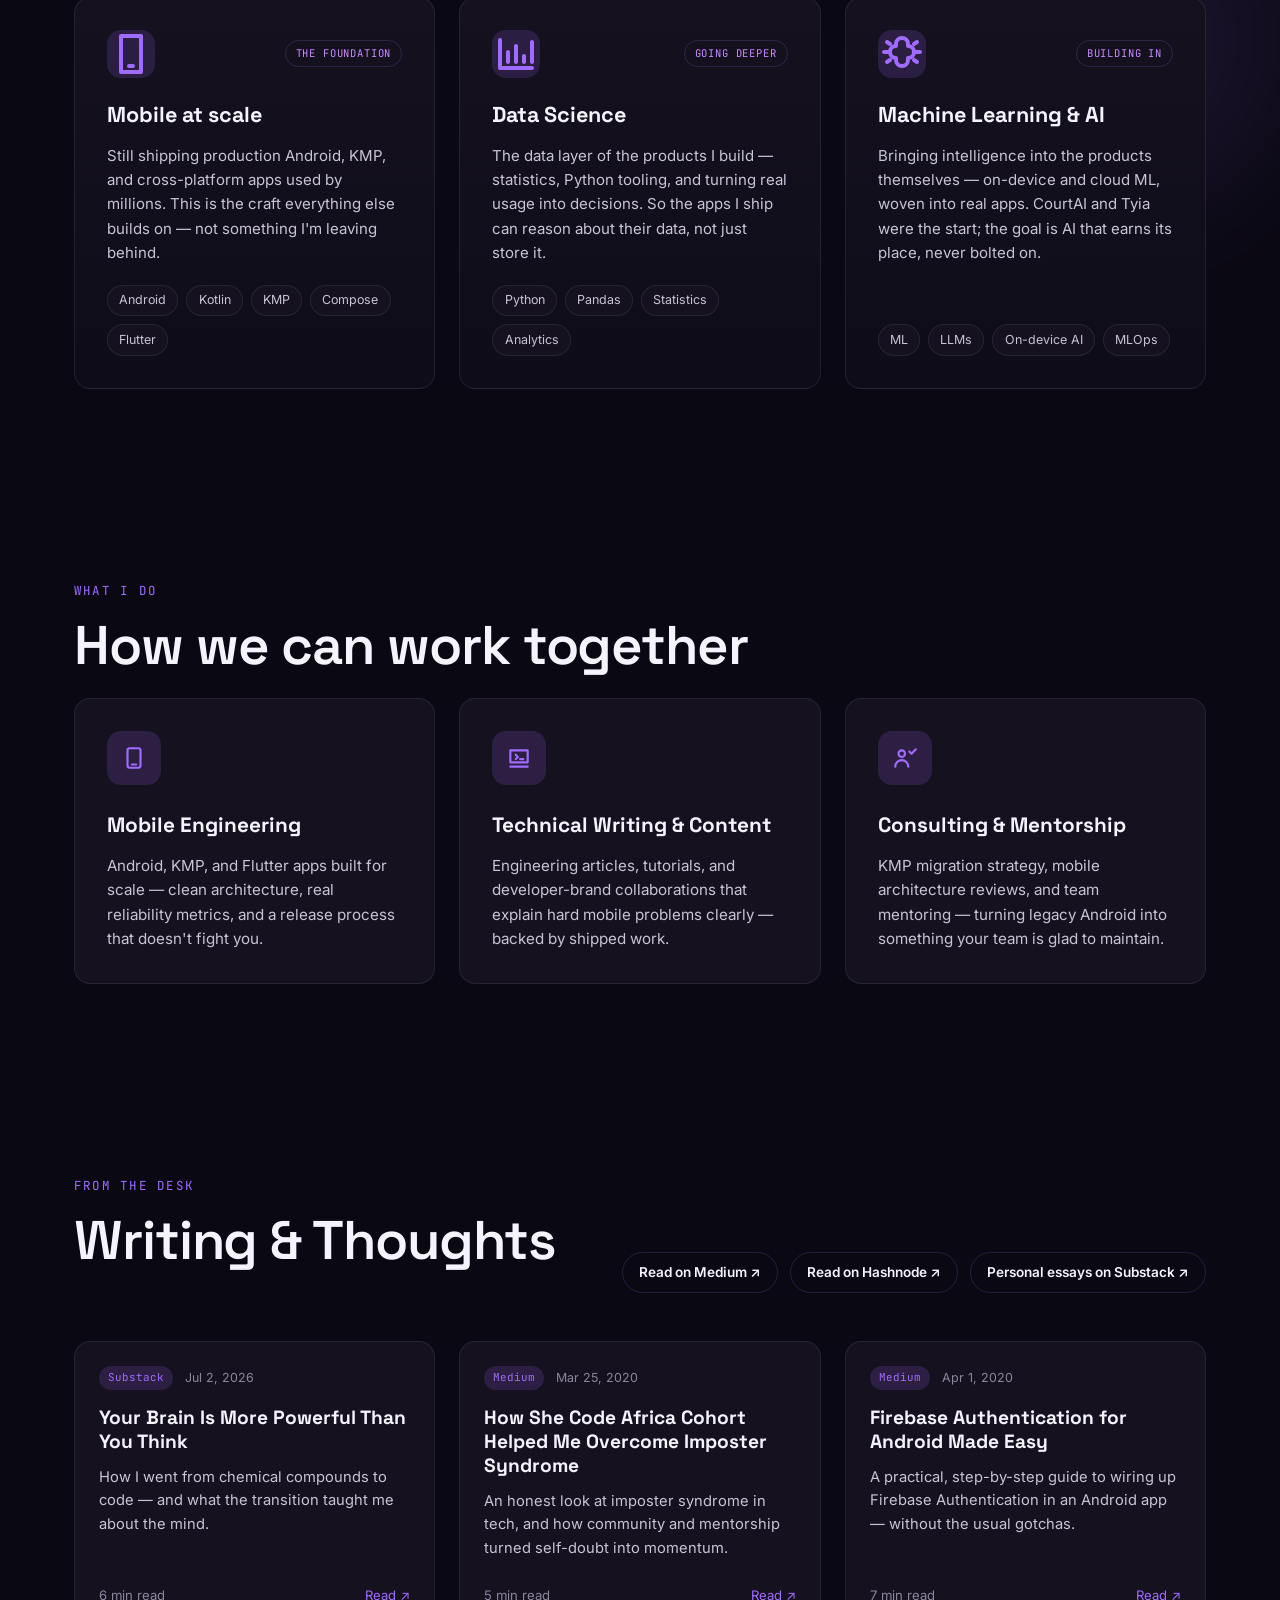
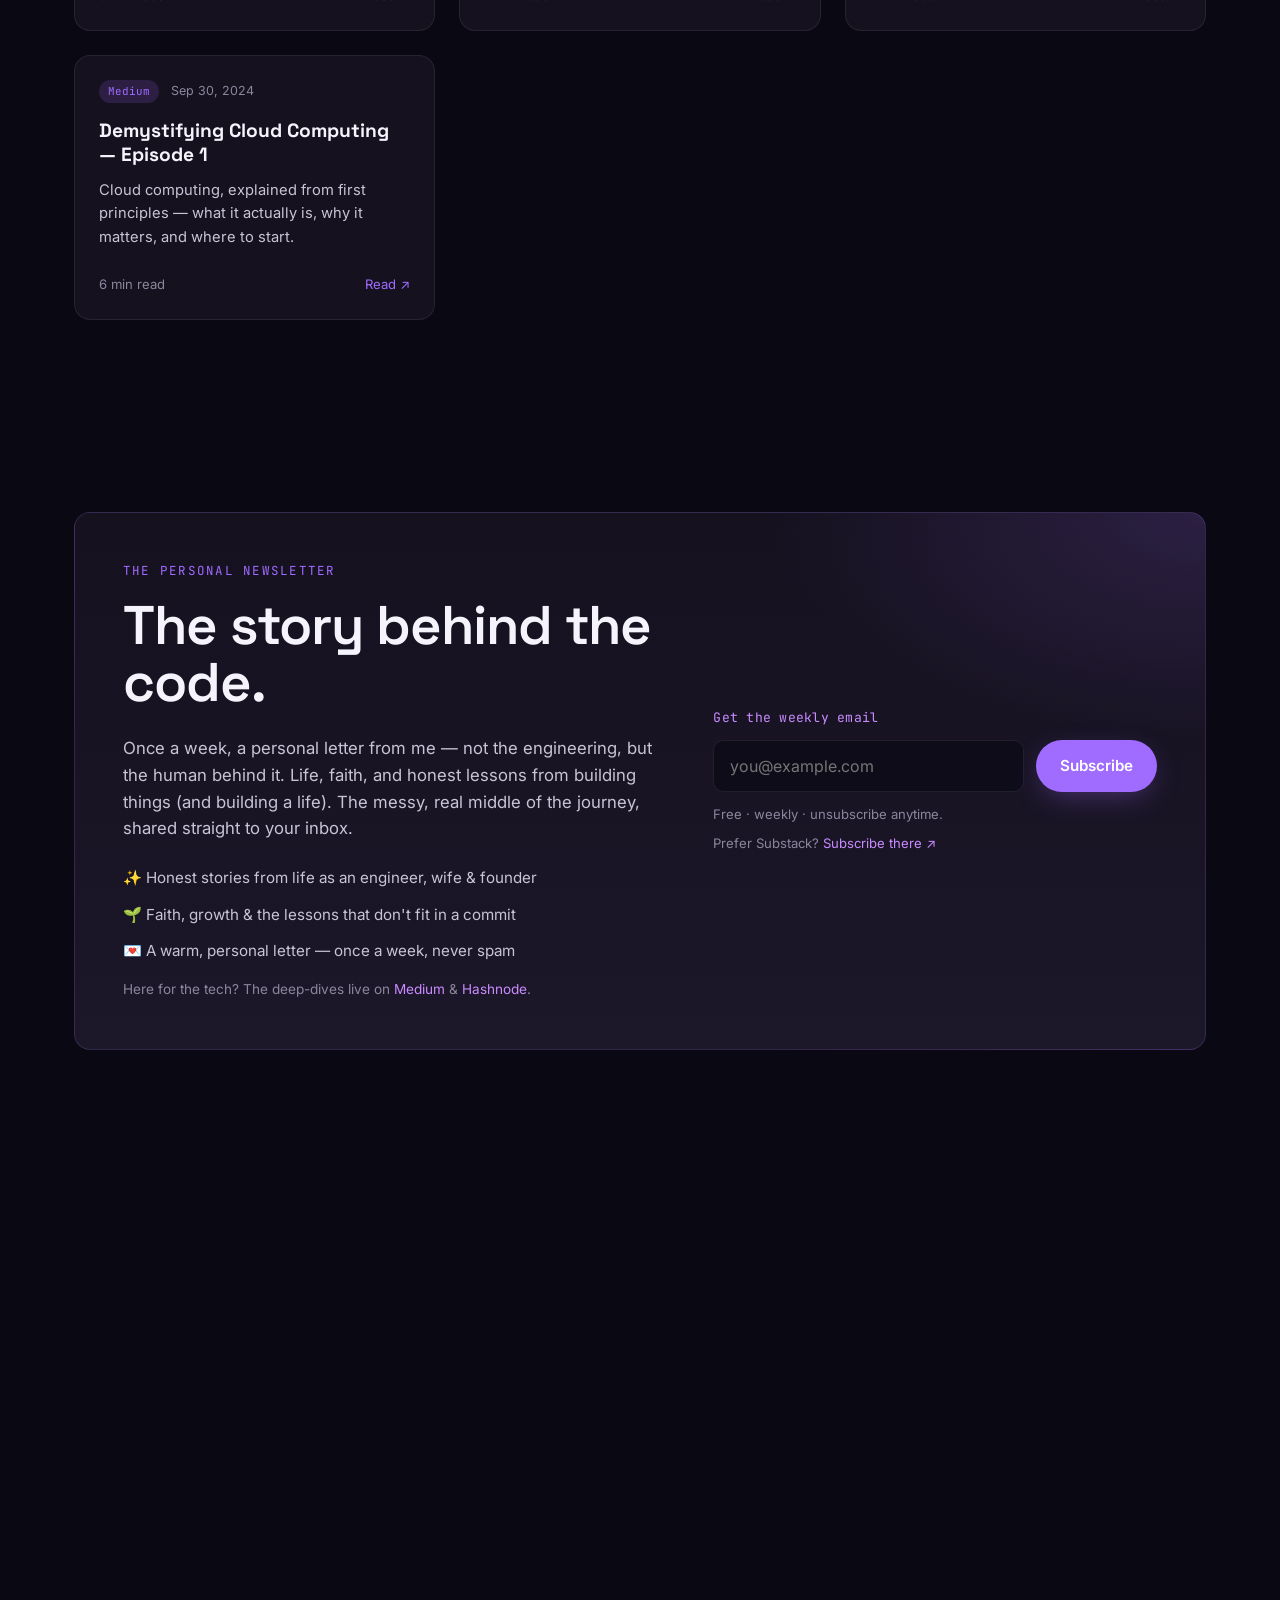
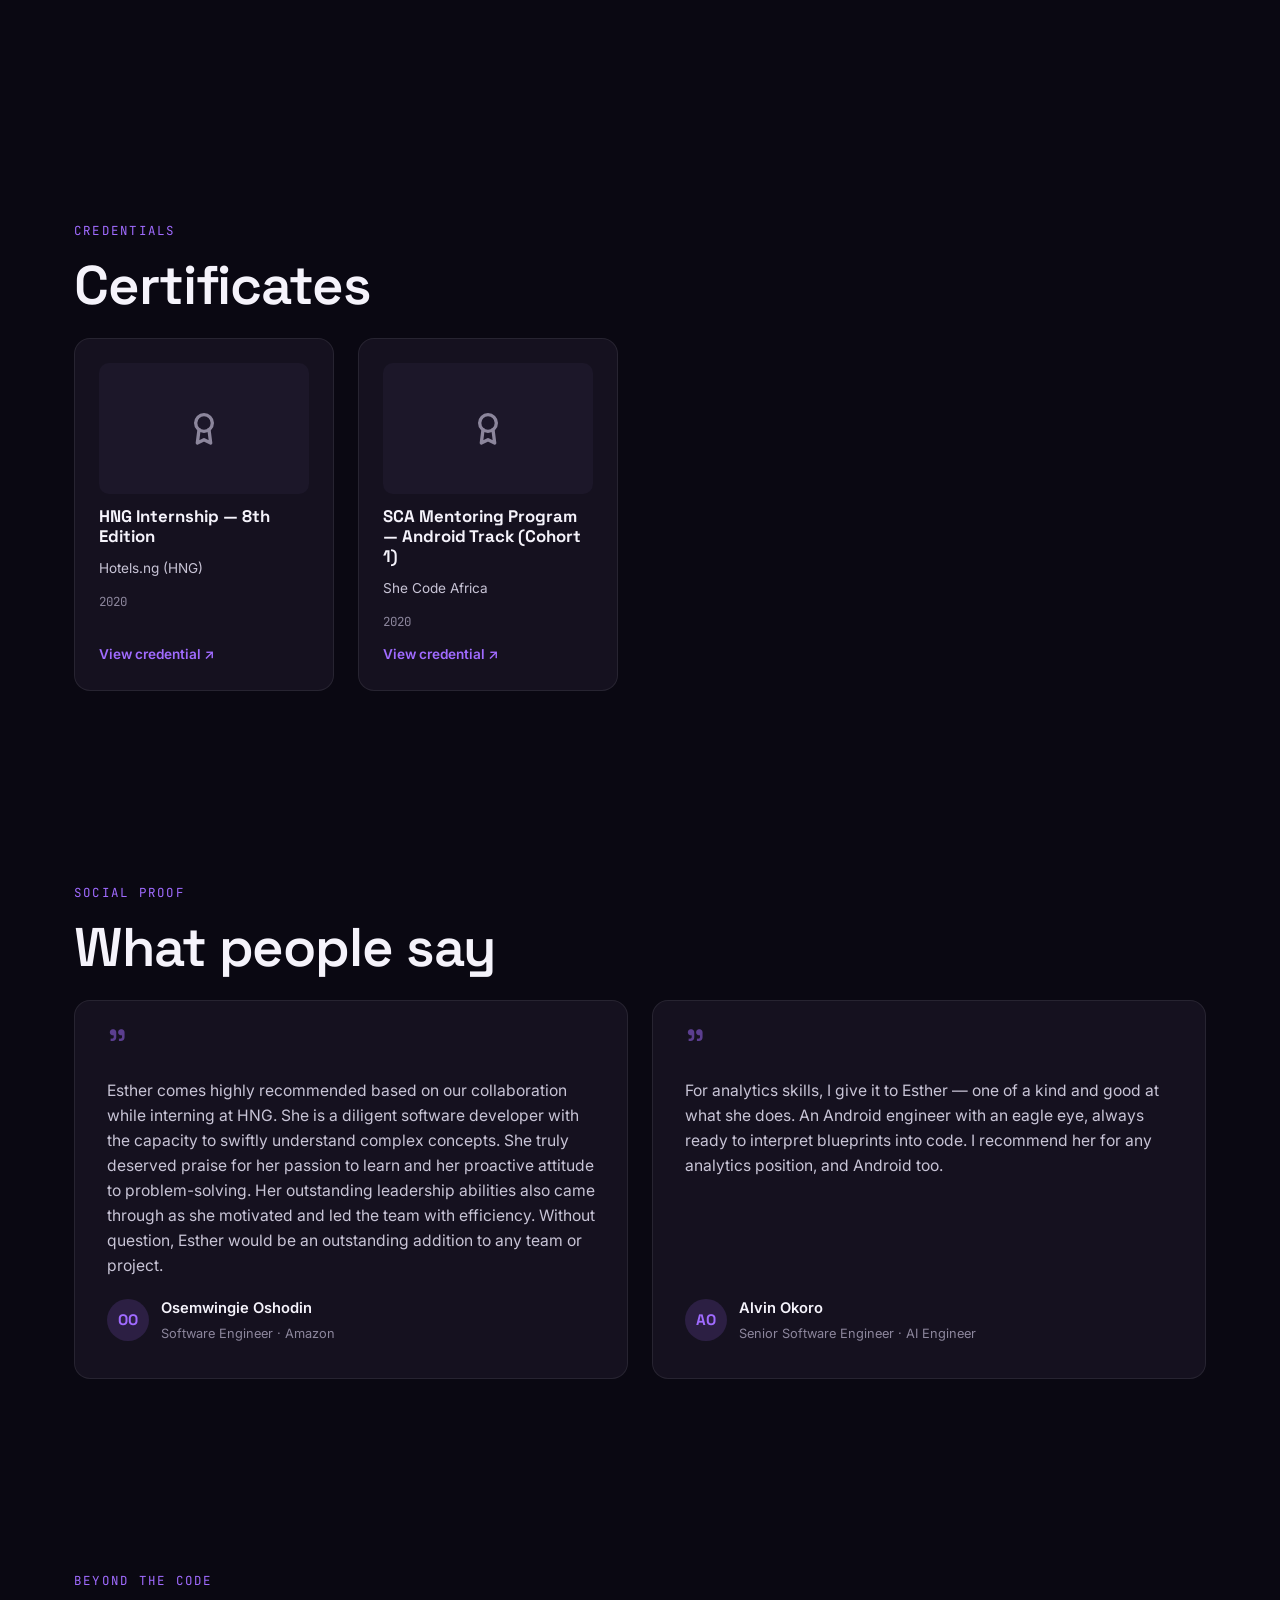
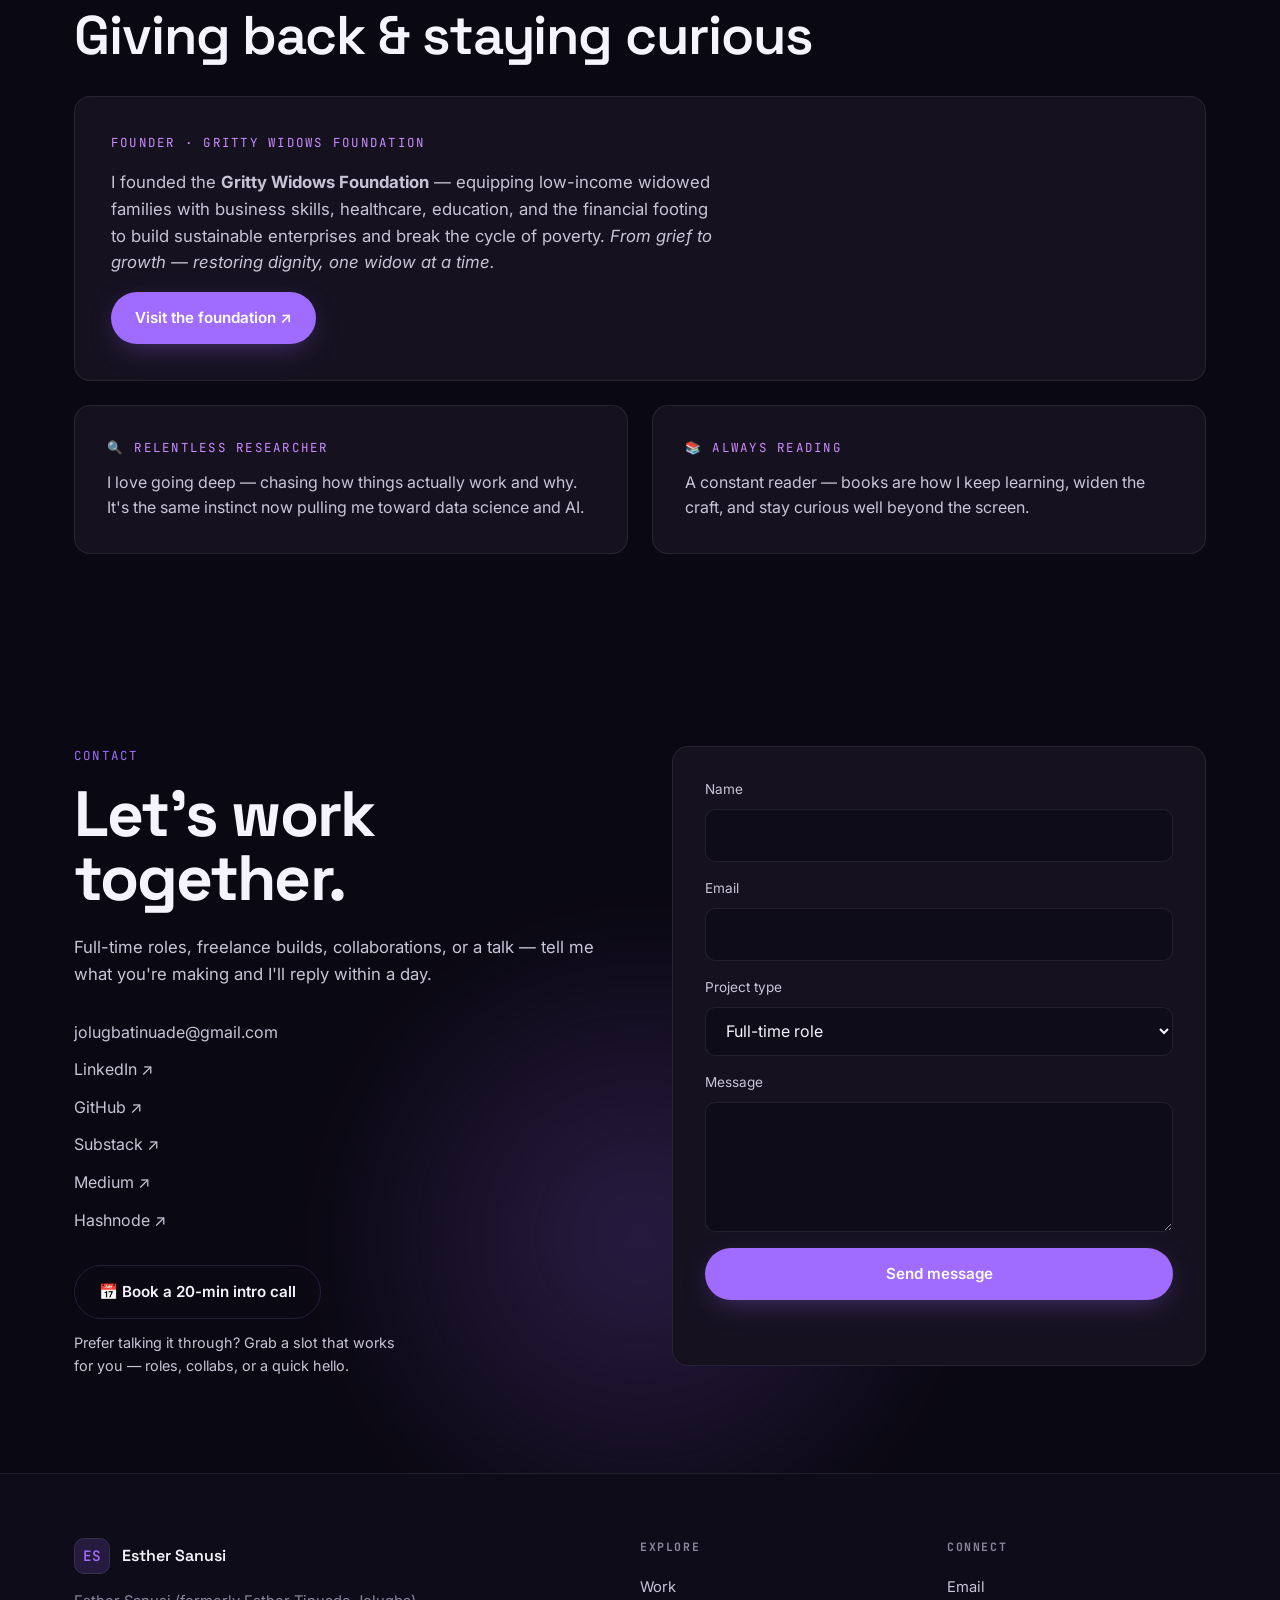
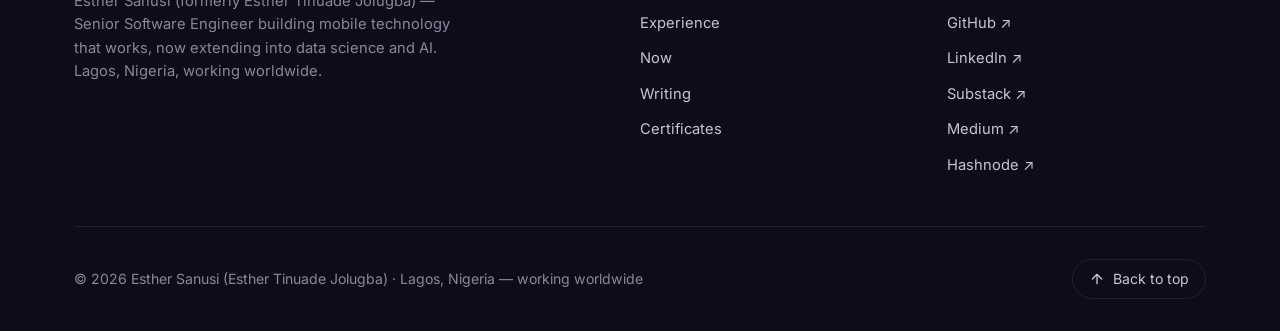
==== commit 91238054: "Add 'Book a call' Google Calendar CTA to Contact section Co-Authored-By: Claude Fable 5 <noreply@ant" ====
--- a/index.html
+++ b/index.html
@@ -128,7 +128,7 @@
   <link href="https://fonts.googleapis.com/css2?family=Space+Grotesk:wght@400;500;600;700&family=Inter:wght@400;500;600&family=JetBrains+Mono:wght@400;500&display=swap" rel="stylesheet" />
 
   <!-- ?v= cache-buster. Bump this number whenever you change CSS/JS so browsers load the new version. -->
-  <link rel="stylesheet" href="css/styles.css?v=32" />
+  <link rel="stylesheet" href="css/styles.css?v=33" />
 </head>
 
 <body>
@@ -738,6 +738,13 @@
             <li><a href="https://medium.com/@jolugbatinuade" target="_blank" rel="noopener">Medium ↗</a></li>
             <li><a href="https://hashnode.com/@Tinuade" target="_blank" rel="noopener">Hashnode ↗</a></li>
           </ul>
+          <div class="contact__call">
+            <a href="https://calendar.app.google/wxmACzi2eWmppbmWA" target="_blank" rel="noopener"
+               class="btn btn--ghost magnetic">📅 Book a 20-min intro call</a>
+            <p class="contact__call-note">
+              Prefer talking it through? Grab a slot that works for you — roles, collabs, or a quick hello.
+            </p>
+          </div>
         </div>
 
         <!-- Formspree endpoint — submissions are emailed to jolugbatinuade@gmail.com -->
--- a/css/styles.css
+++ b/css/styles.css
@@ -496,6 +496,8 @@
 .contact__links { margin-top: var(--s-8); display: grid; gap: var(--s-3); }
 .contact__links a { color: var(--text-dim); transition: color 0.2s; width: fit-content; }
 .contact__links a:hover { color: var(--accent); }
+.contact__call { margin-top: var(--s-8); display: grid; gap: var(--s-3); justify-items: start; }
+.contact__call-note { color: var(--text-dim); font-size: 0.9rem; max-width: 36ch; }
 .contact__form { padding: var(--s-8); display: grid; gap: var(--s-4); }
 .field { display: grid; gap: var(--s-2); }
 .field label { font-size: 0.85rem; color: var(--text-dim); }
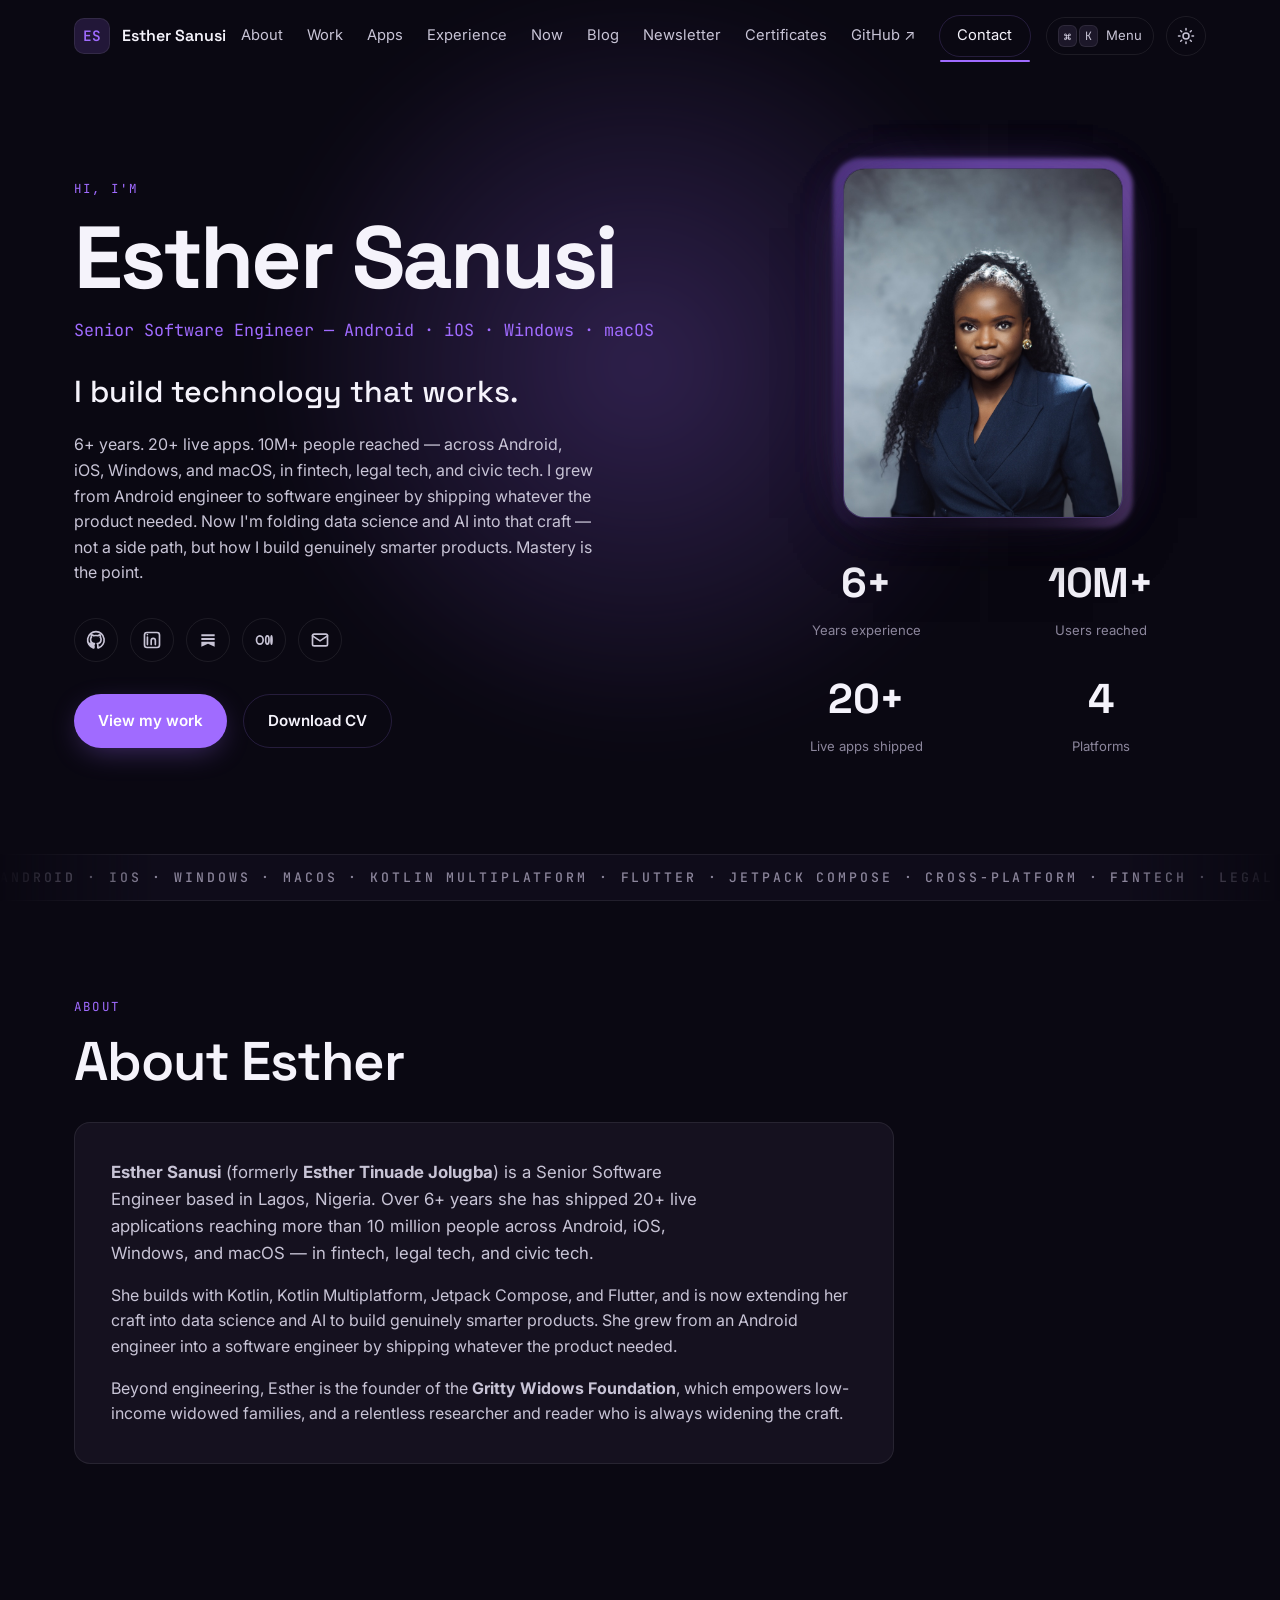
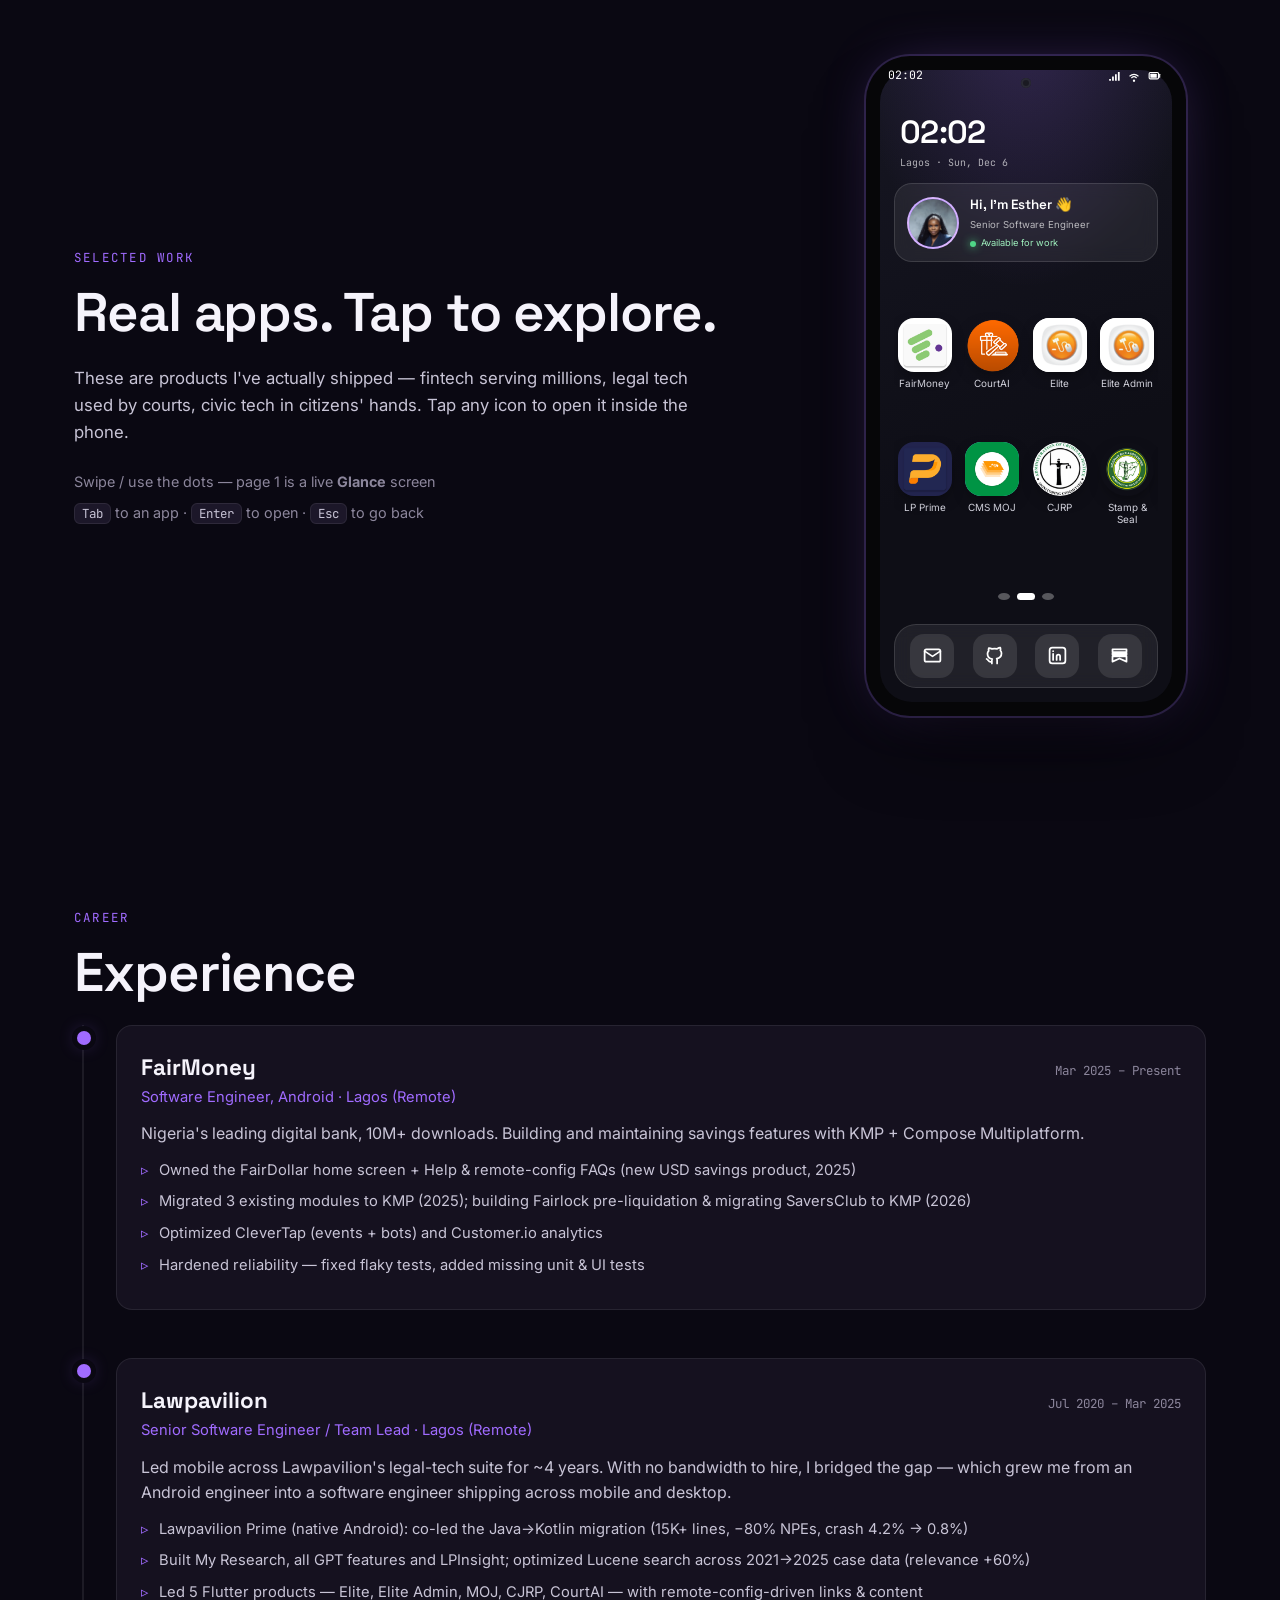
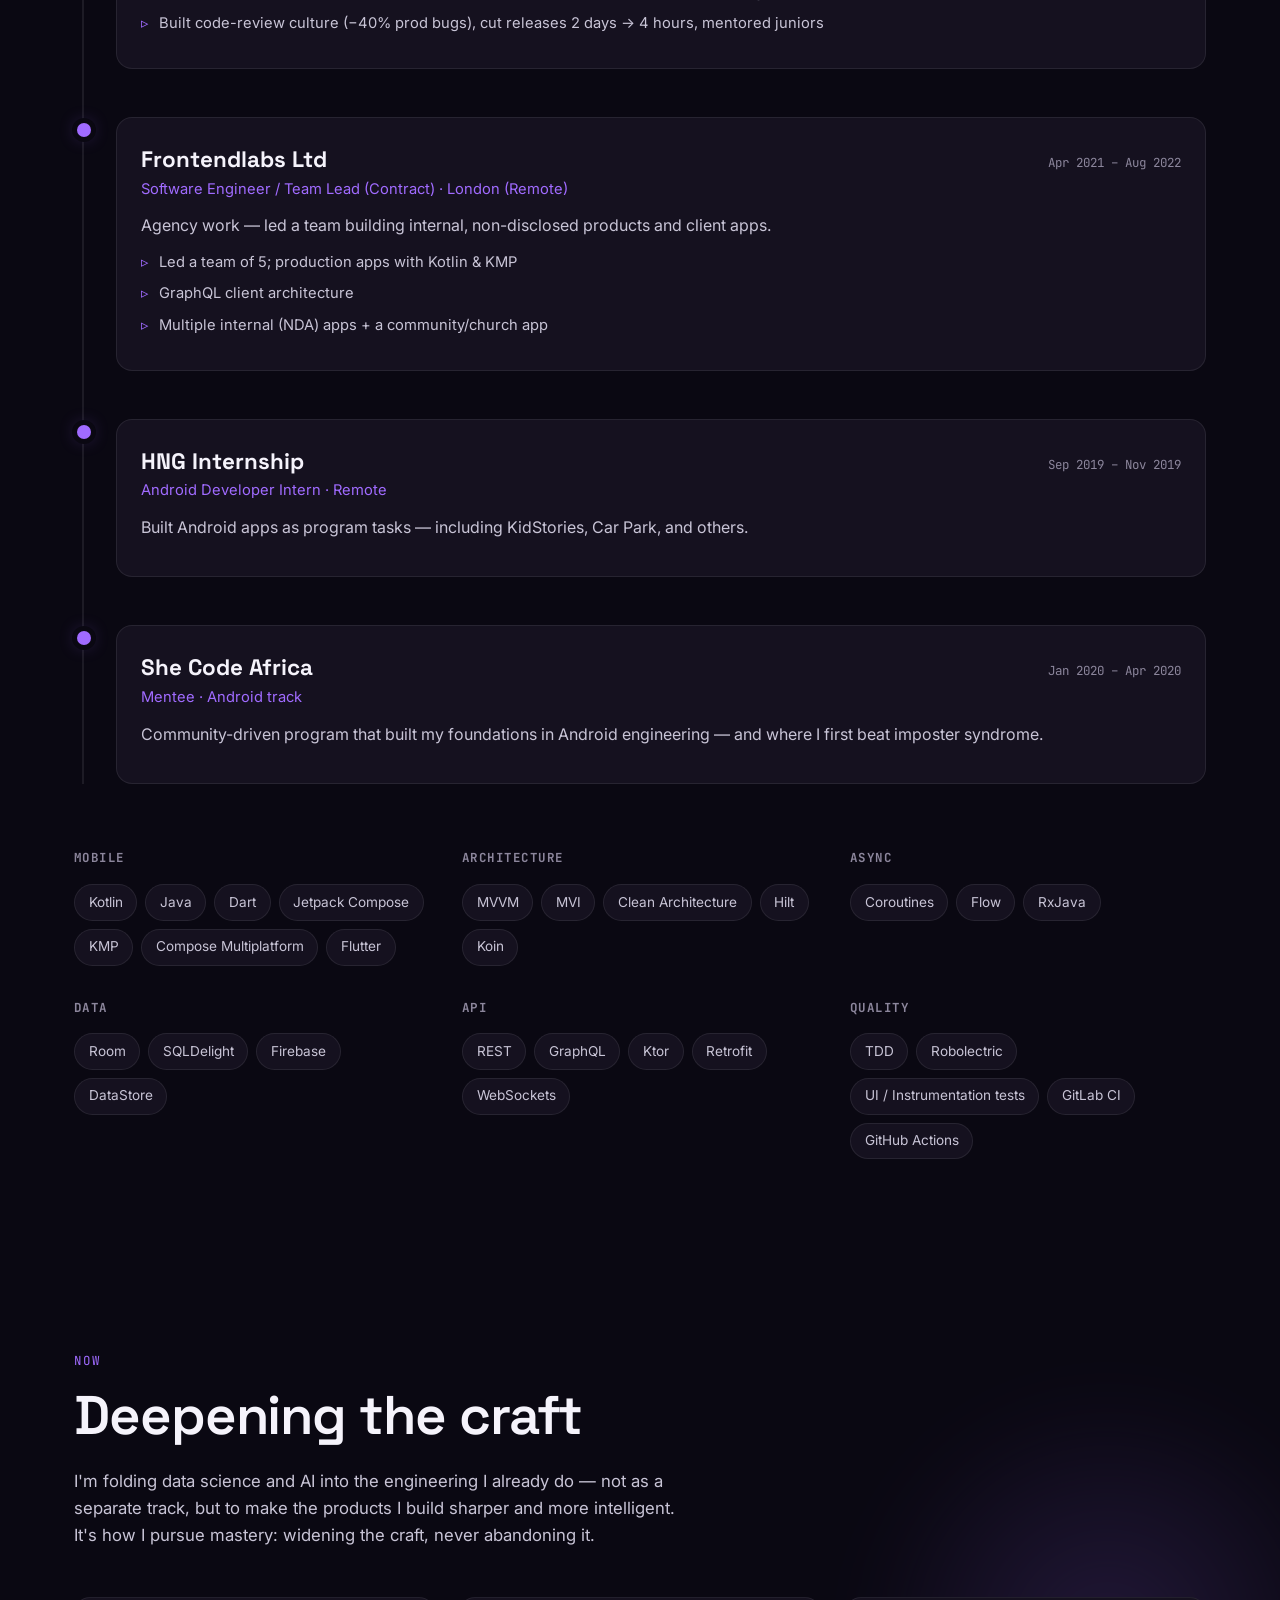
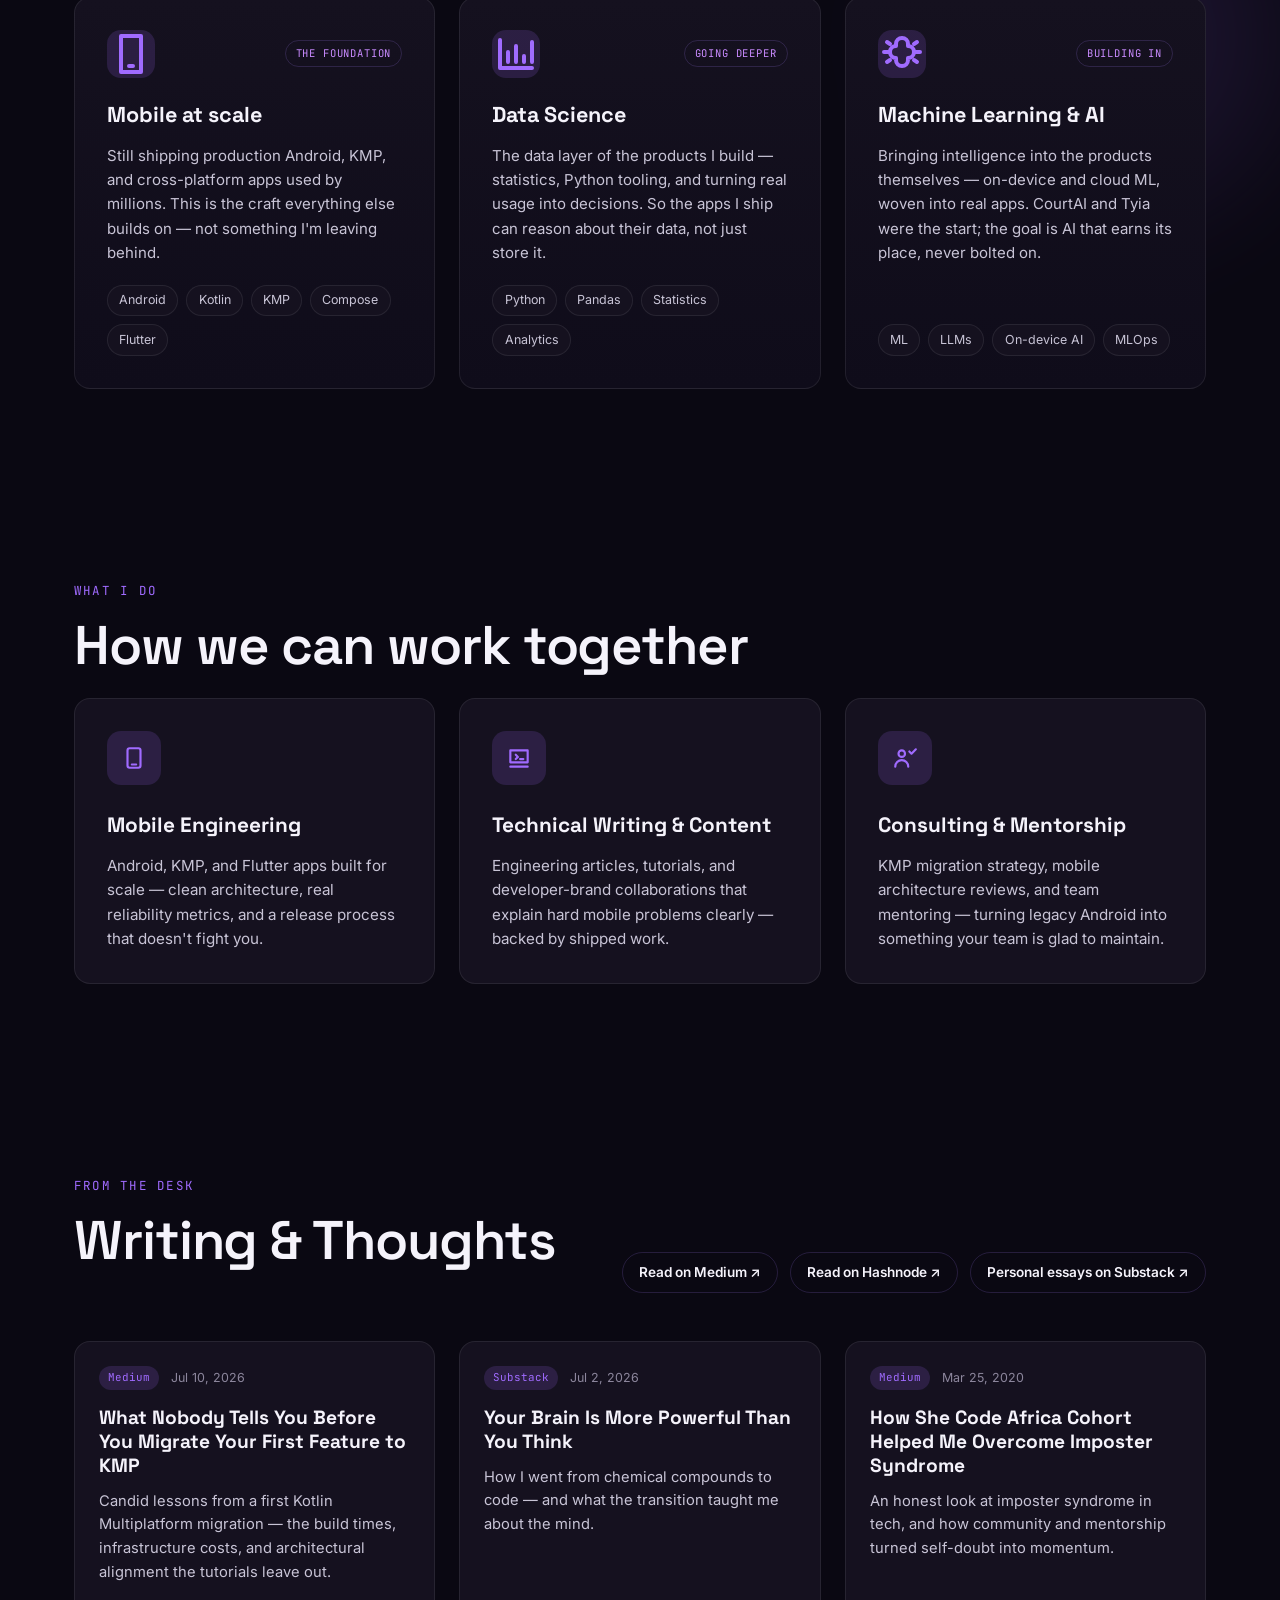
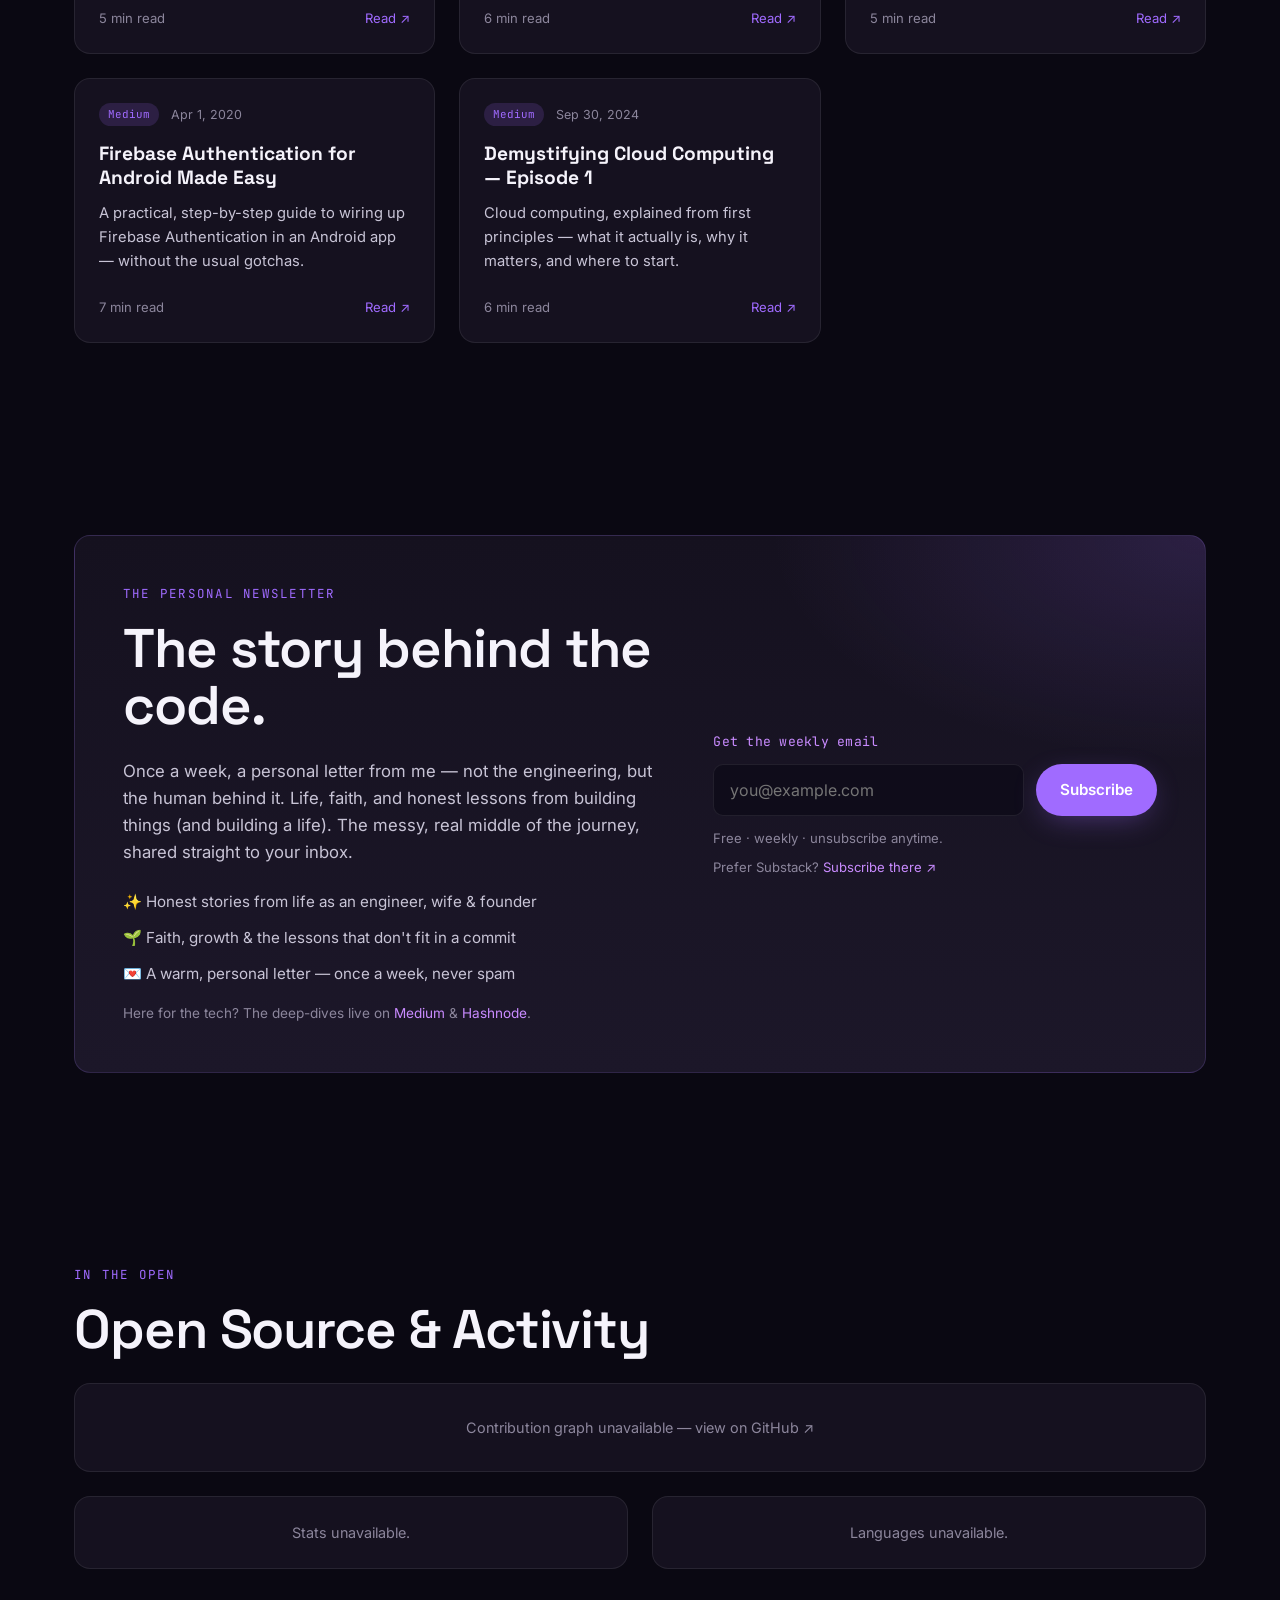
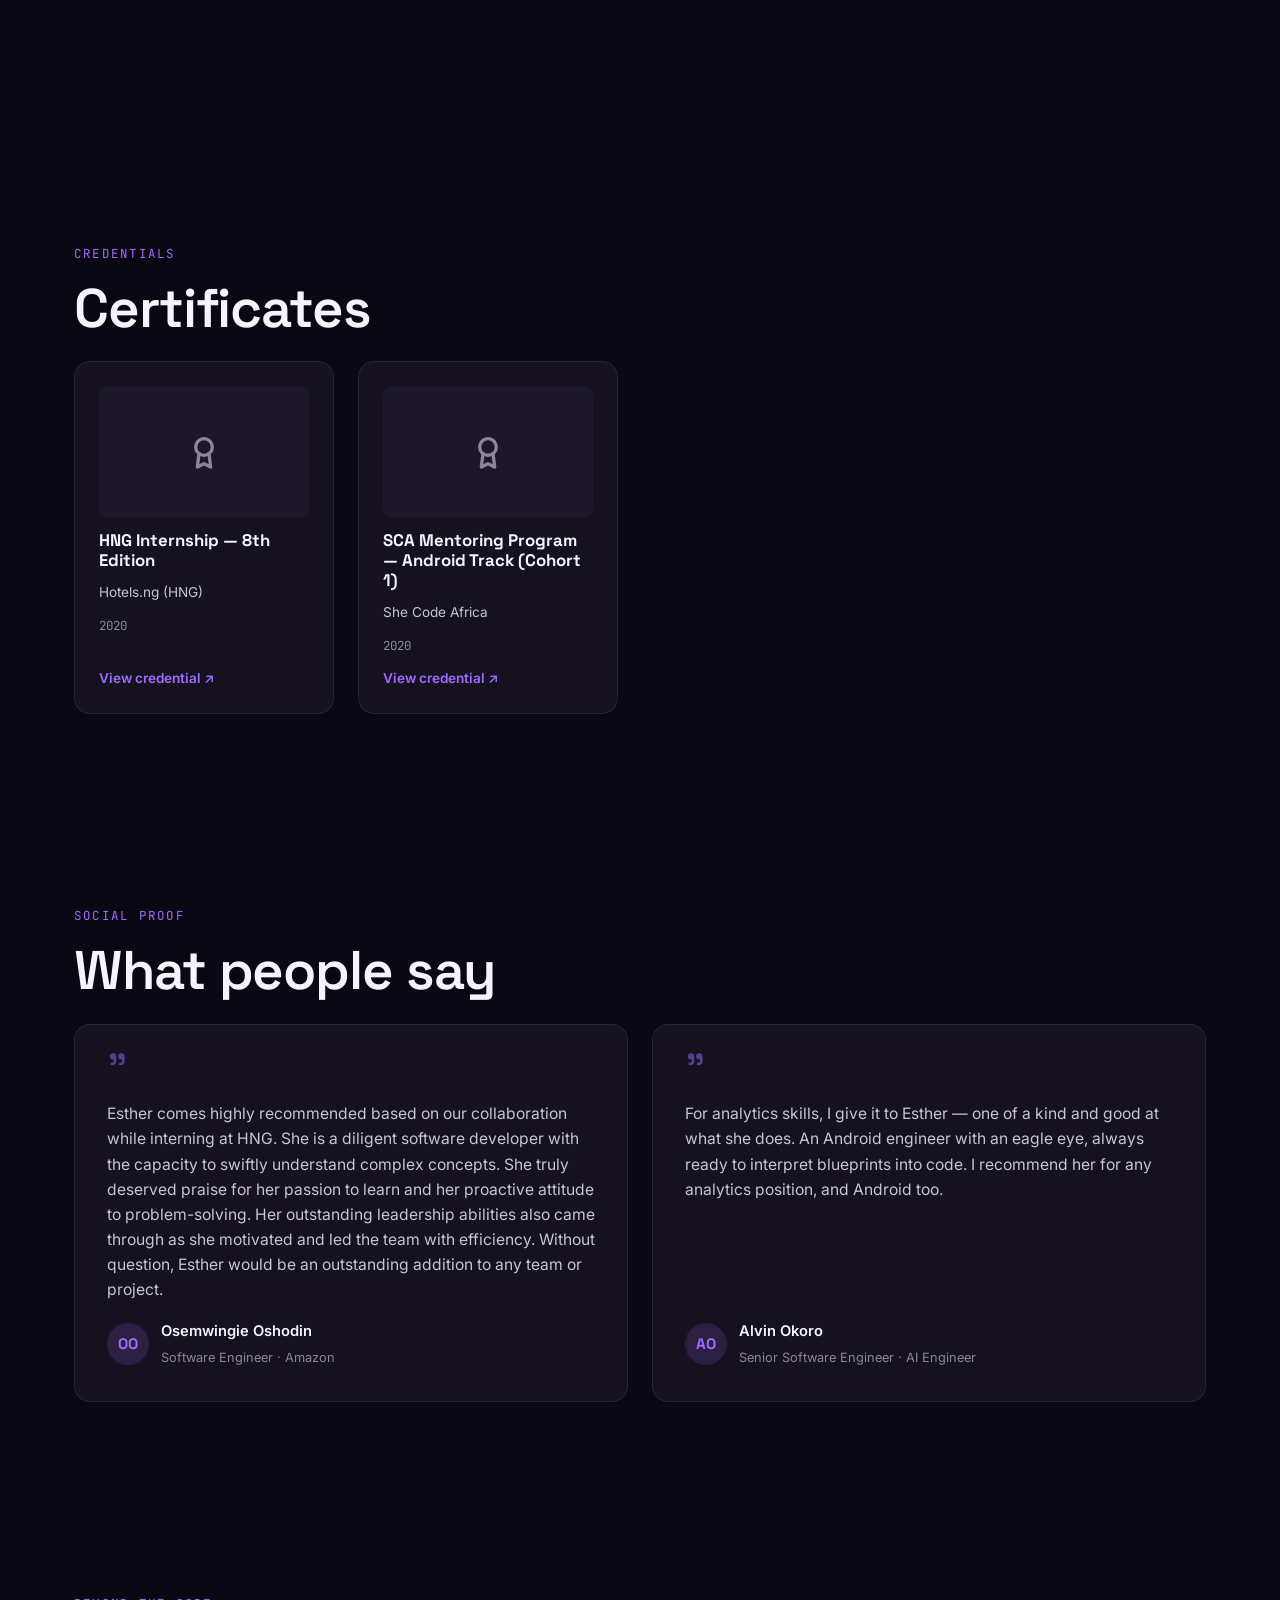
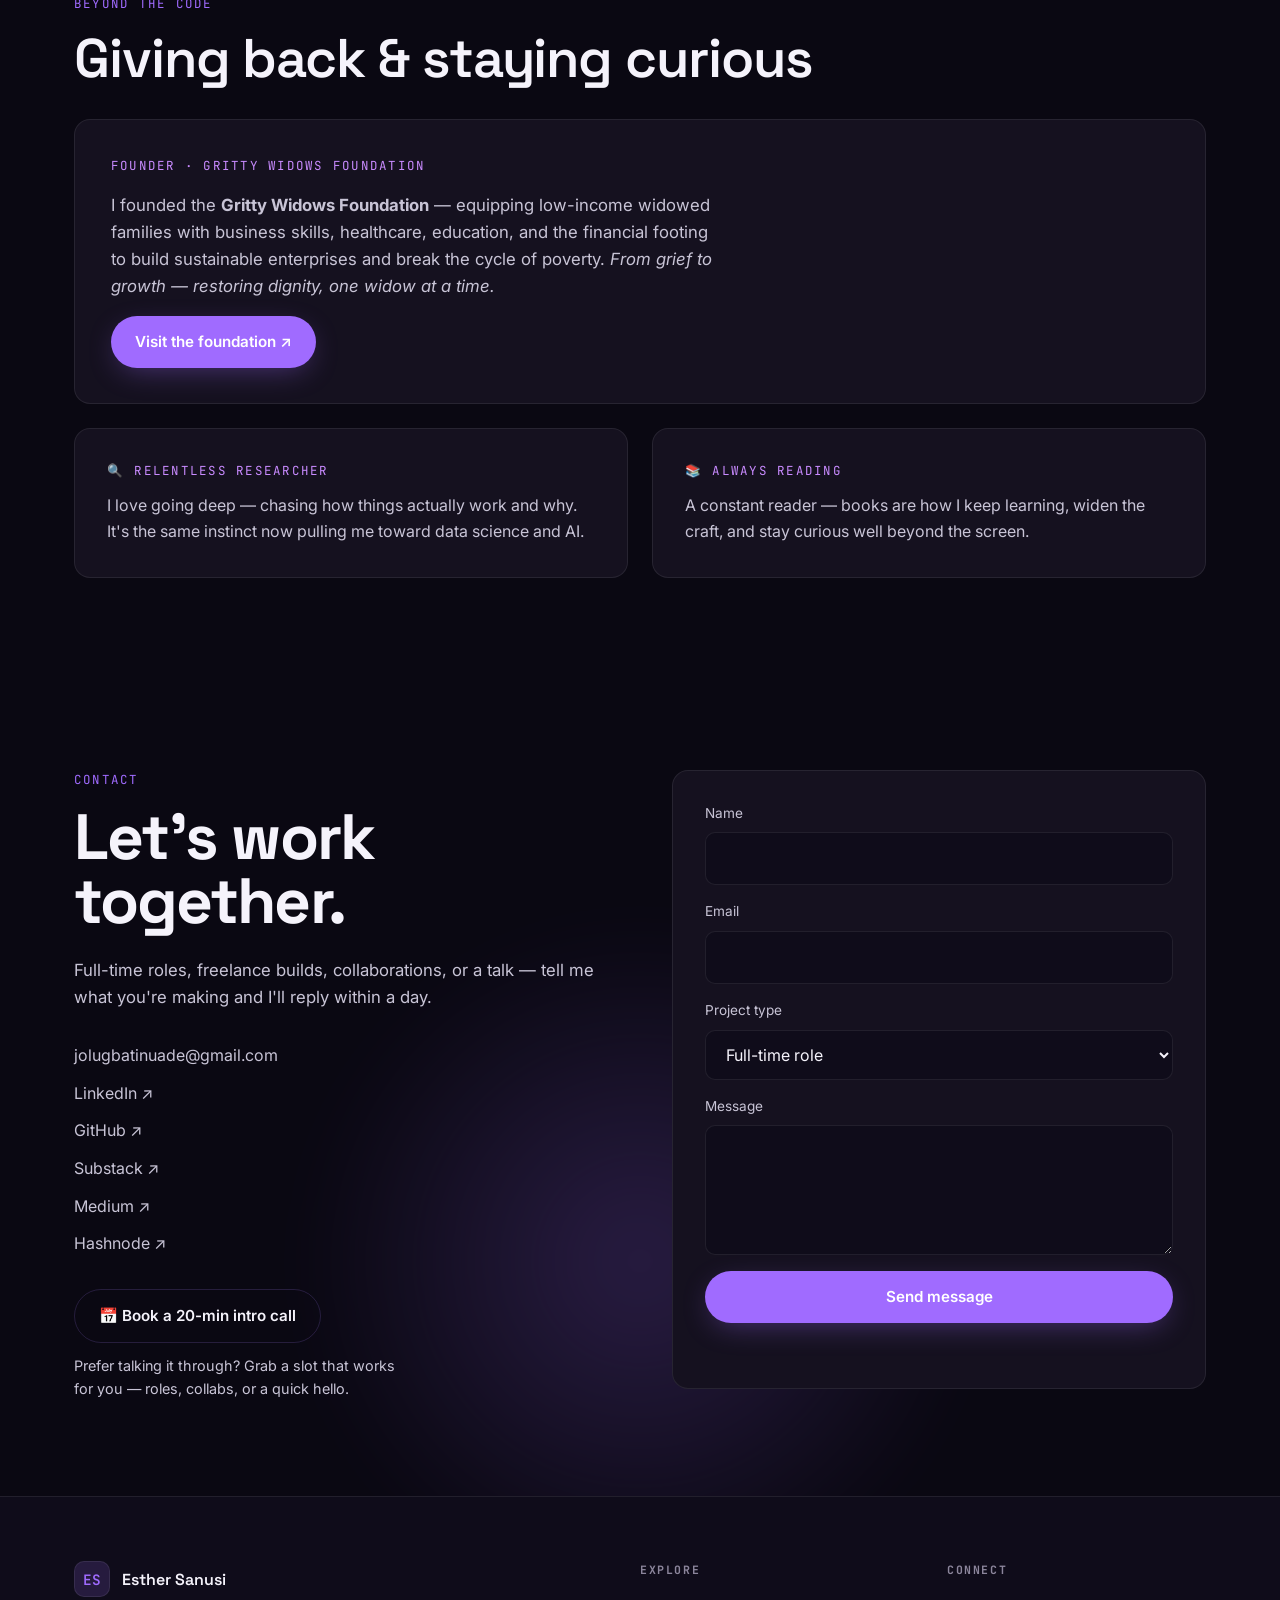
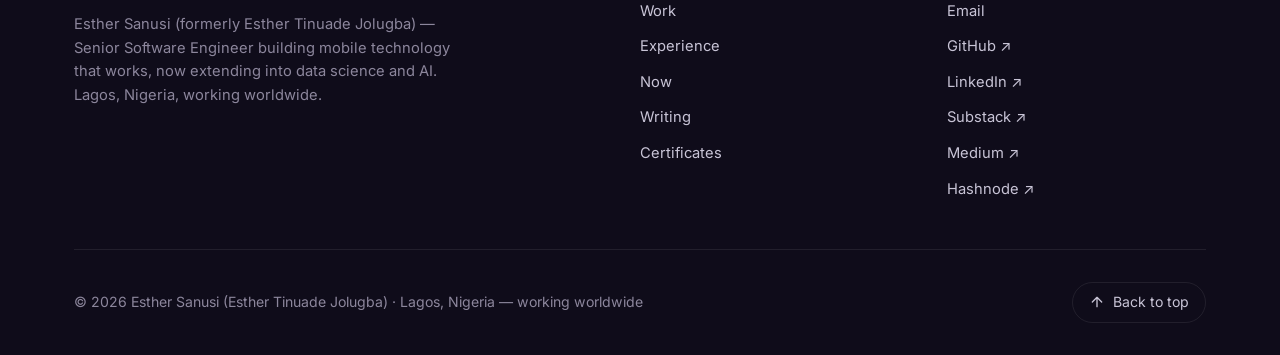
==== commit 3dffaf10: "Feature new KMP migration Medium post in Writing section & Blog schema Co-Authored-By: Claude Fable " ====
--- a/index.html
+++ b/index.html
@@ -105,6 +105,14 @@
     "blogPost": [
       {
         "@type": "BlogPosting",
+        "headline": "What Nobody Tells You Before You Migrate Your First Feature to KMP",
+        "description": "Candid lessons from a first Kotlin Multiplatform migration — the build times, infrastructure costs, and architectural alignment the tutorials leave out.",
+        "url": "https://medium.com/@jolugbatinuade/what-nobody-tells-you-before-you-migrate-your-first-feature-to-kmp-59cbf2053de0",
+        "datePublished": "2026-07-10",
+        "author": { "@type": "Person", "name": "Esther Sanusi", "url": "https://esthersanusi.com/" }
+      },
+      {
+        "@type": "BlogPosting",
         "headline": "Your Brain Is More Powerful Than You Think",
         "description": "How I went from chemical compounds to code — and what the transition taught me about the mind.",
         "url": "https://esthersanusi.substack.com/p/your-brain-is-more-powerful-than",
@@ -841,7 +849,7 @@
 
   <!-- ============================ SCRIPTS ============================ -->
   <script src="js/apps.js?v=29"></script>
-  <script src="js/posts.js?v=29"></script>
+  <script src="js/posts.js?v=30"></script>
   <script src="js/certificates.js?v=29"></script>
   <script src="js/focus.js?v=29"></script>
   <script src="js/testimonials.js?v=29"></script>
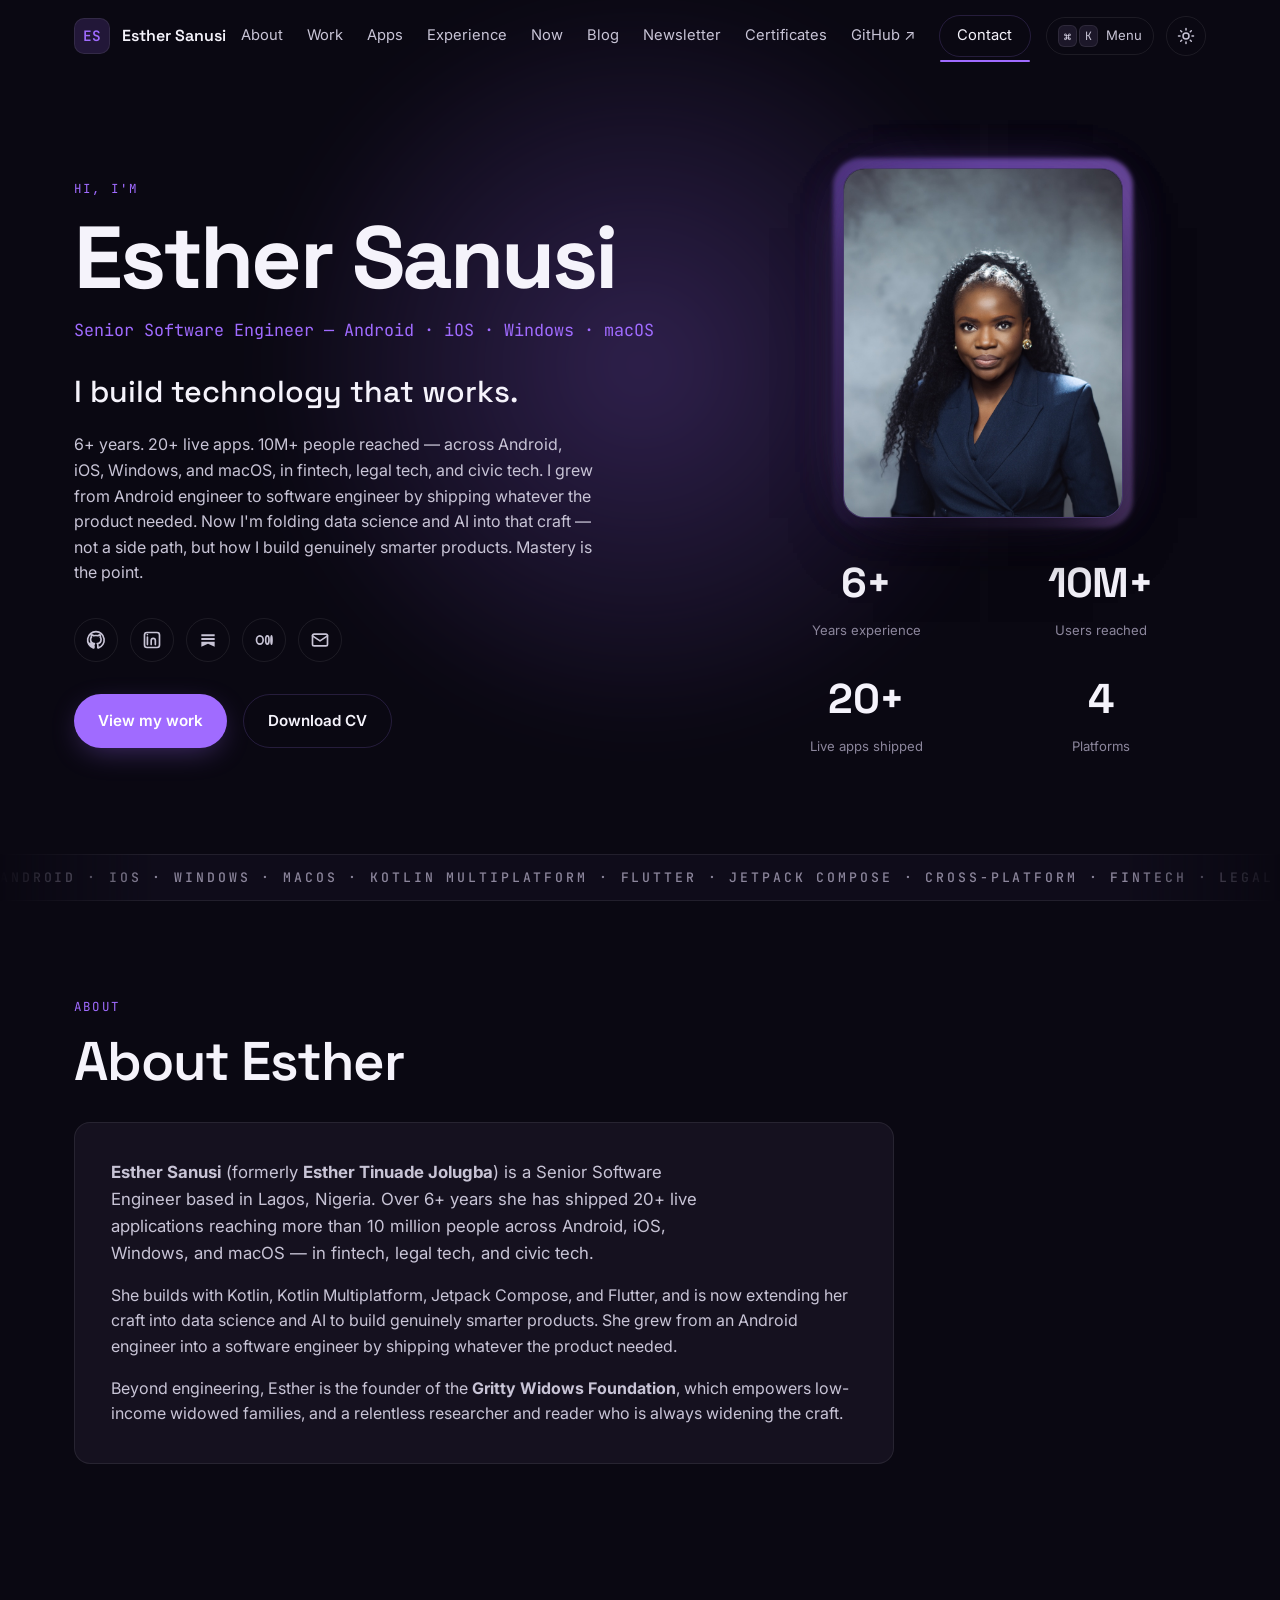
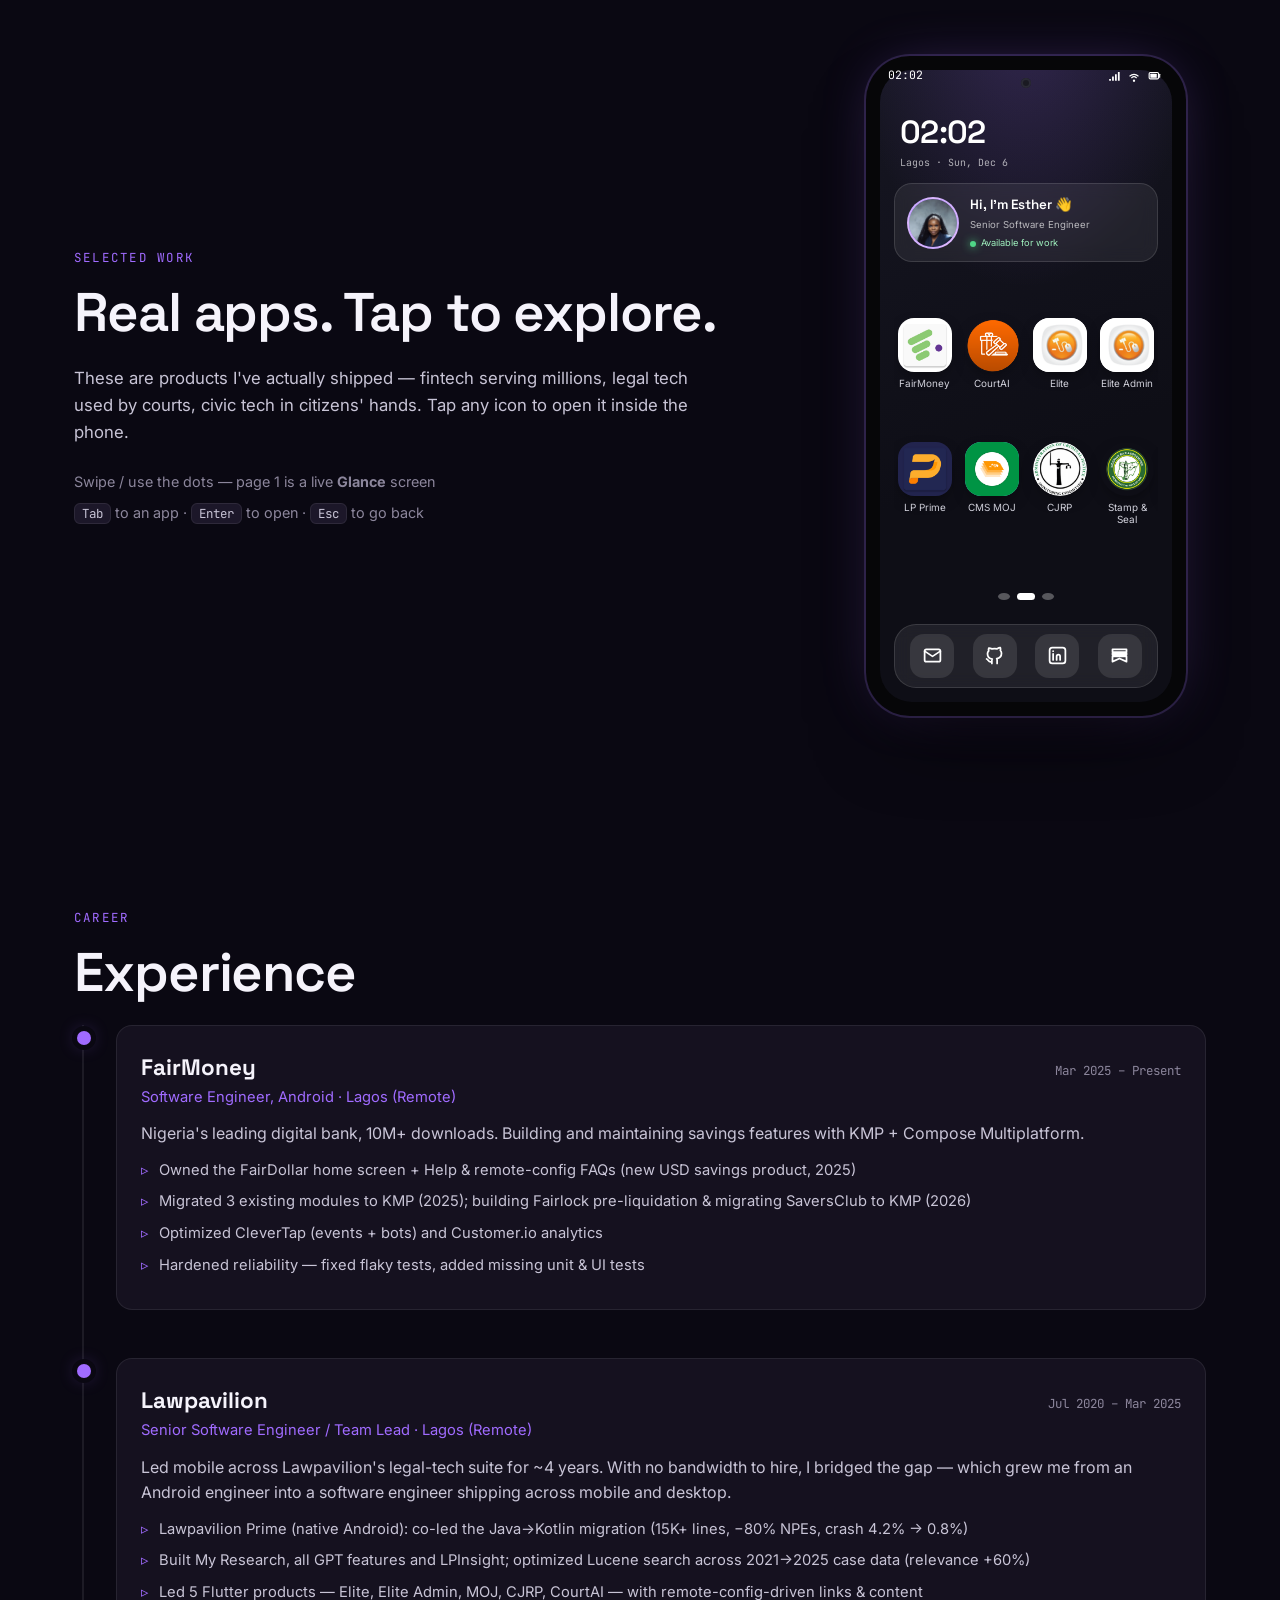
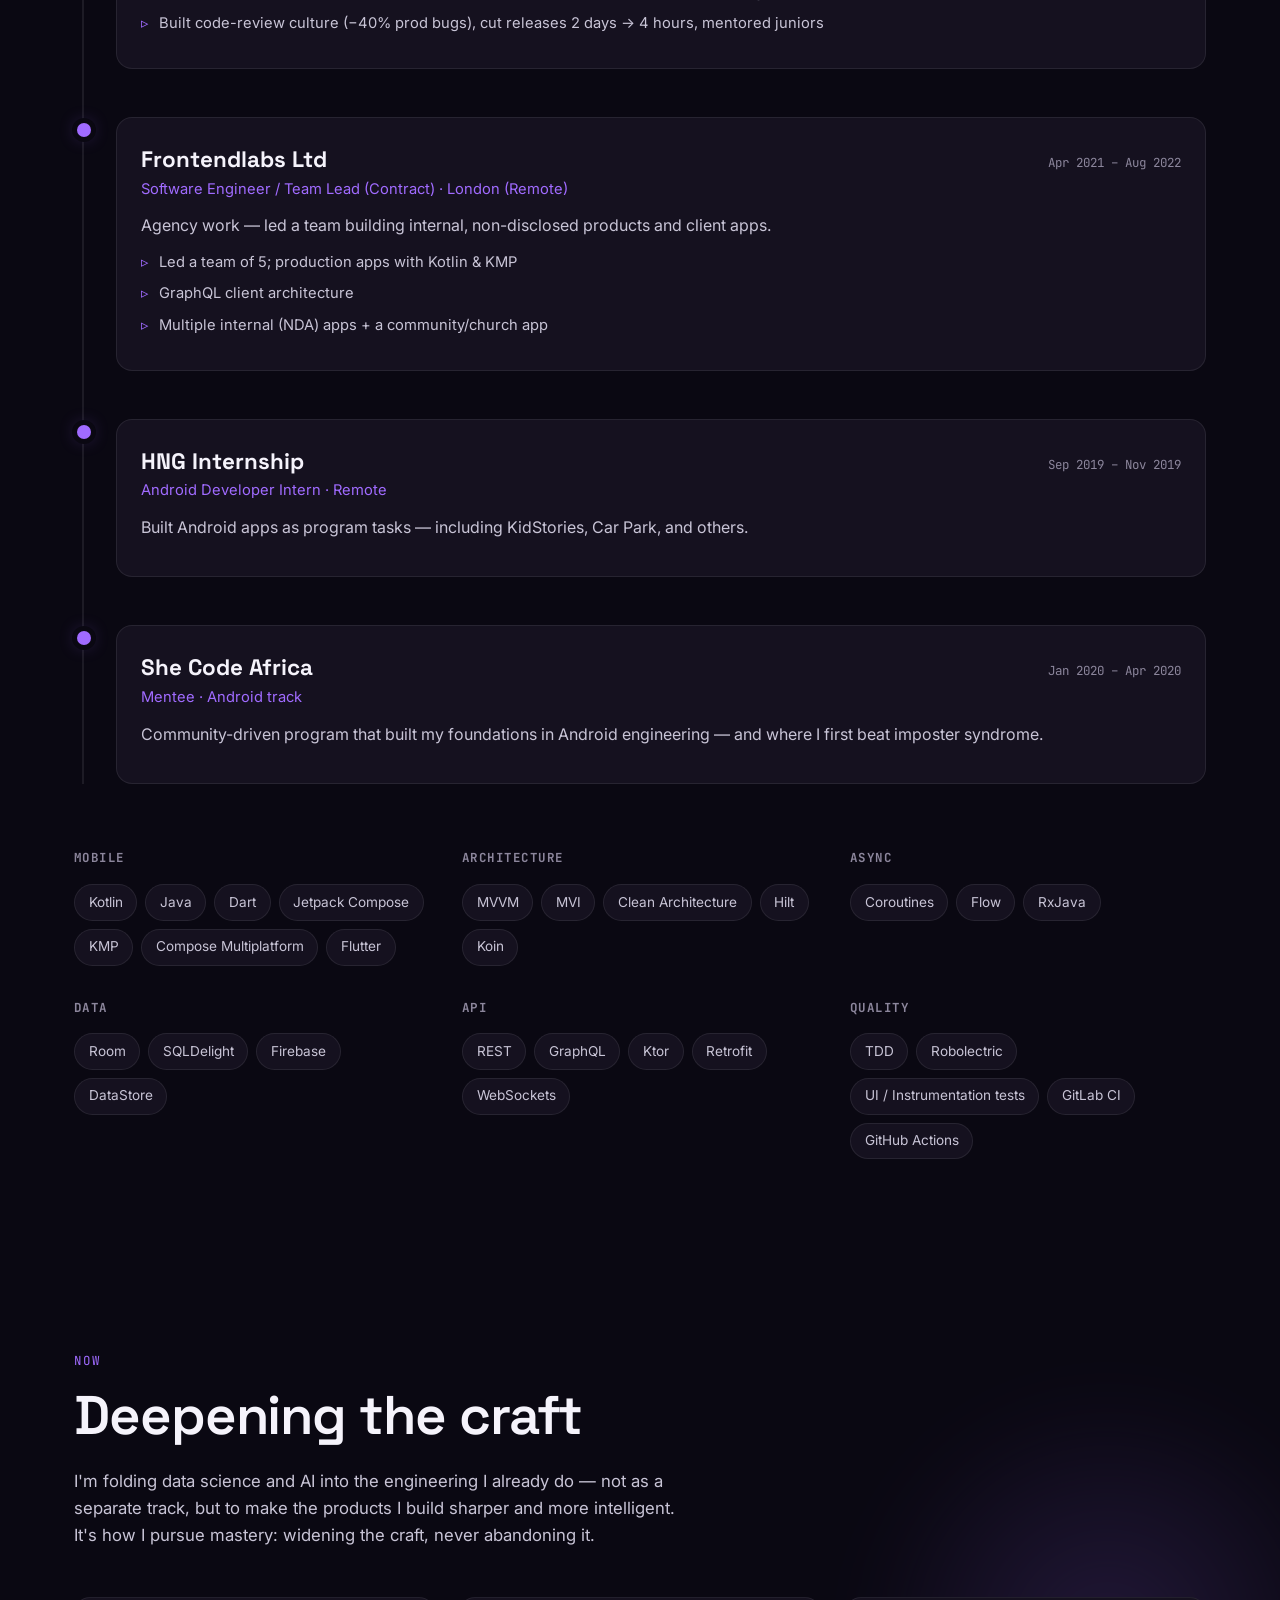
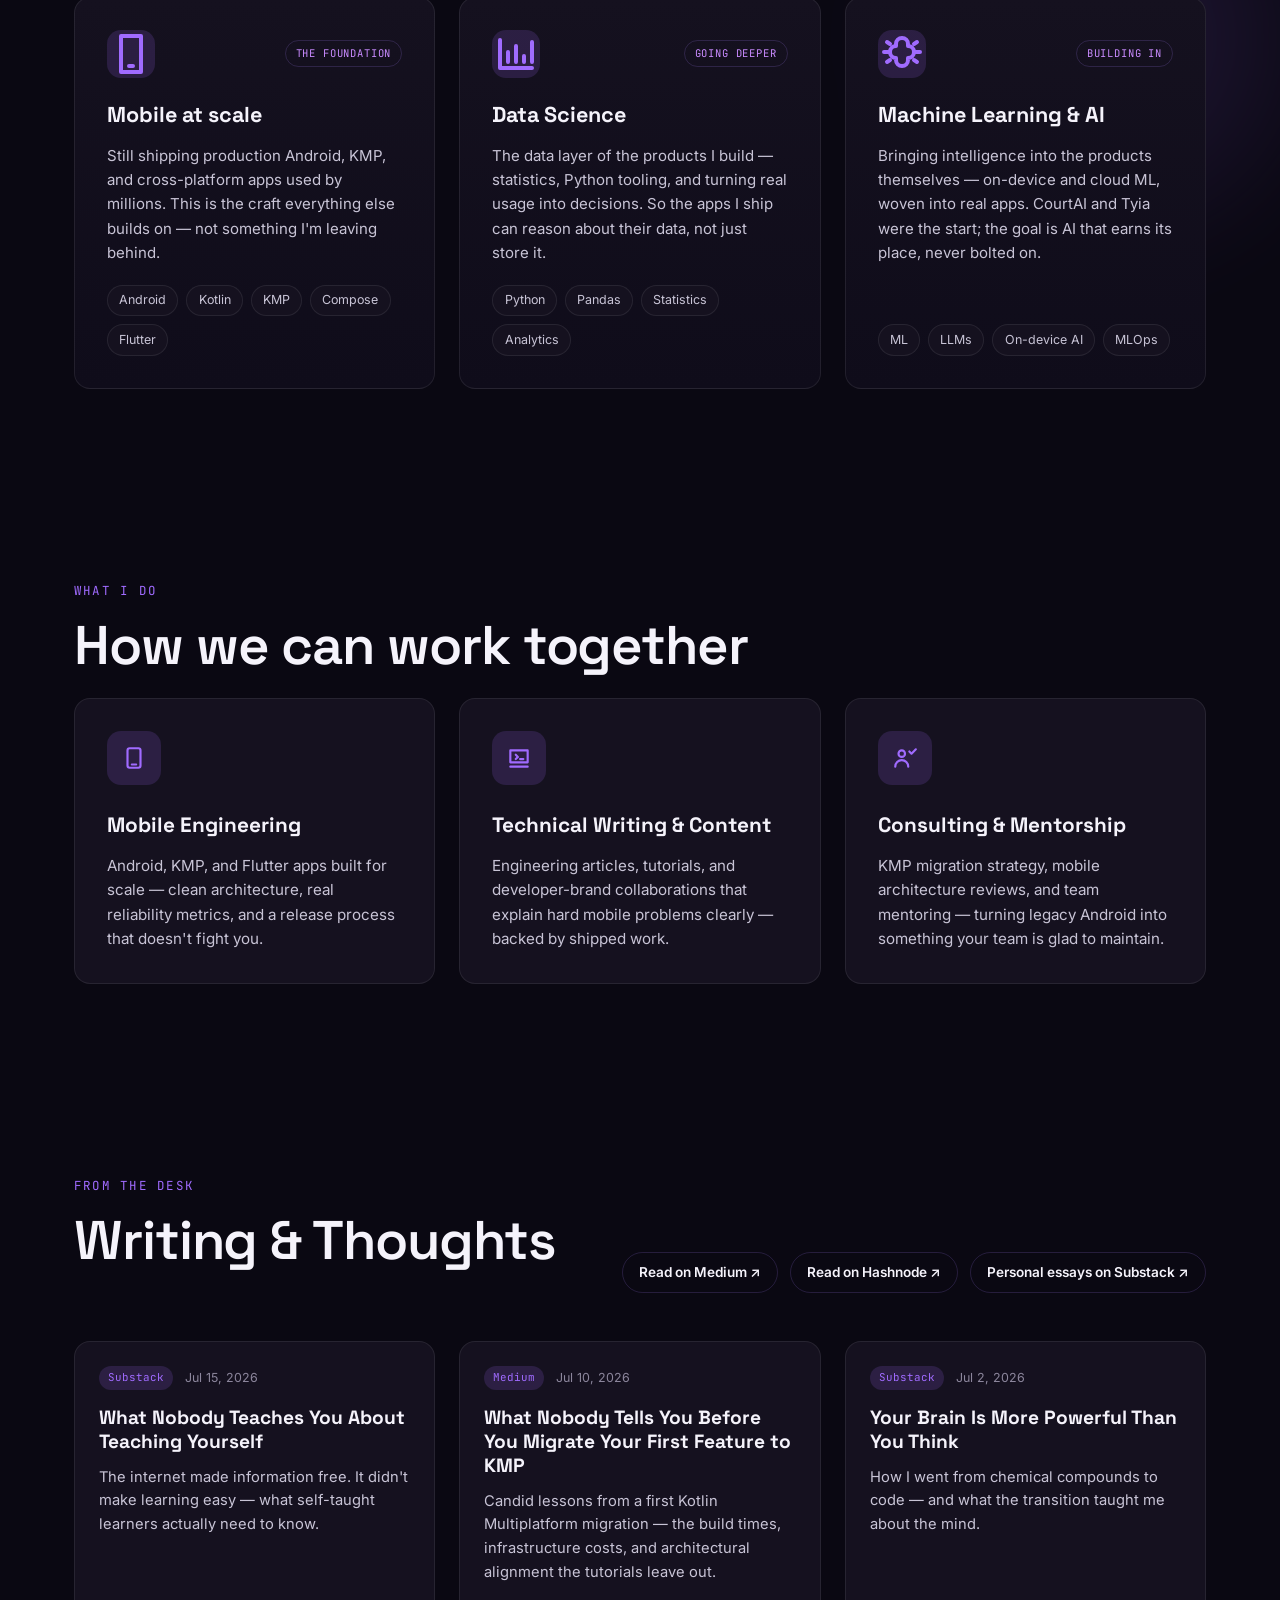
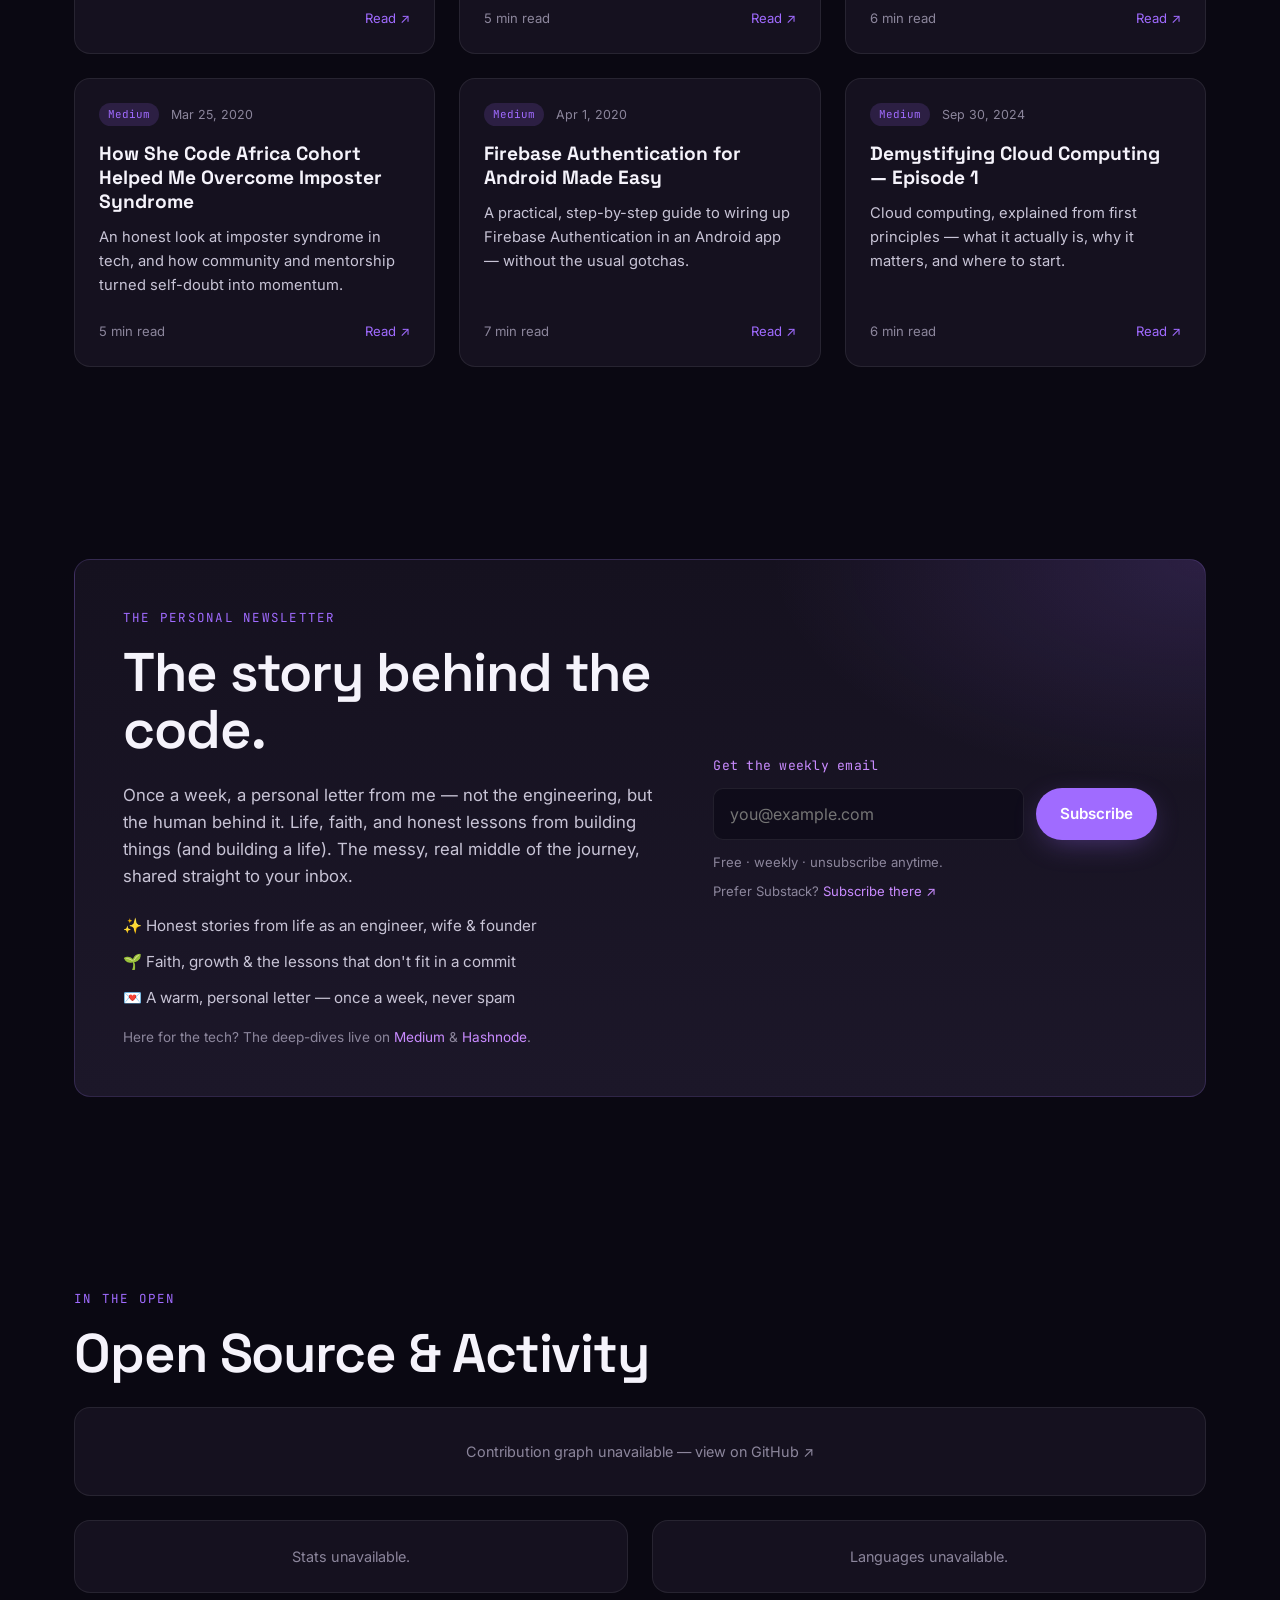
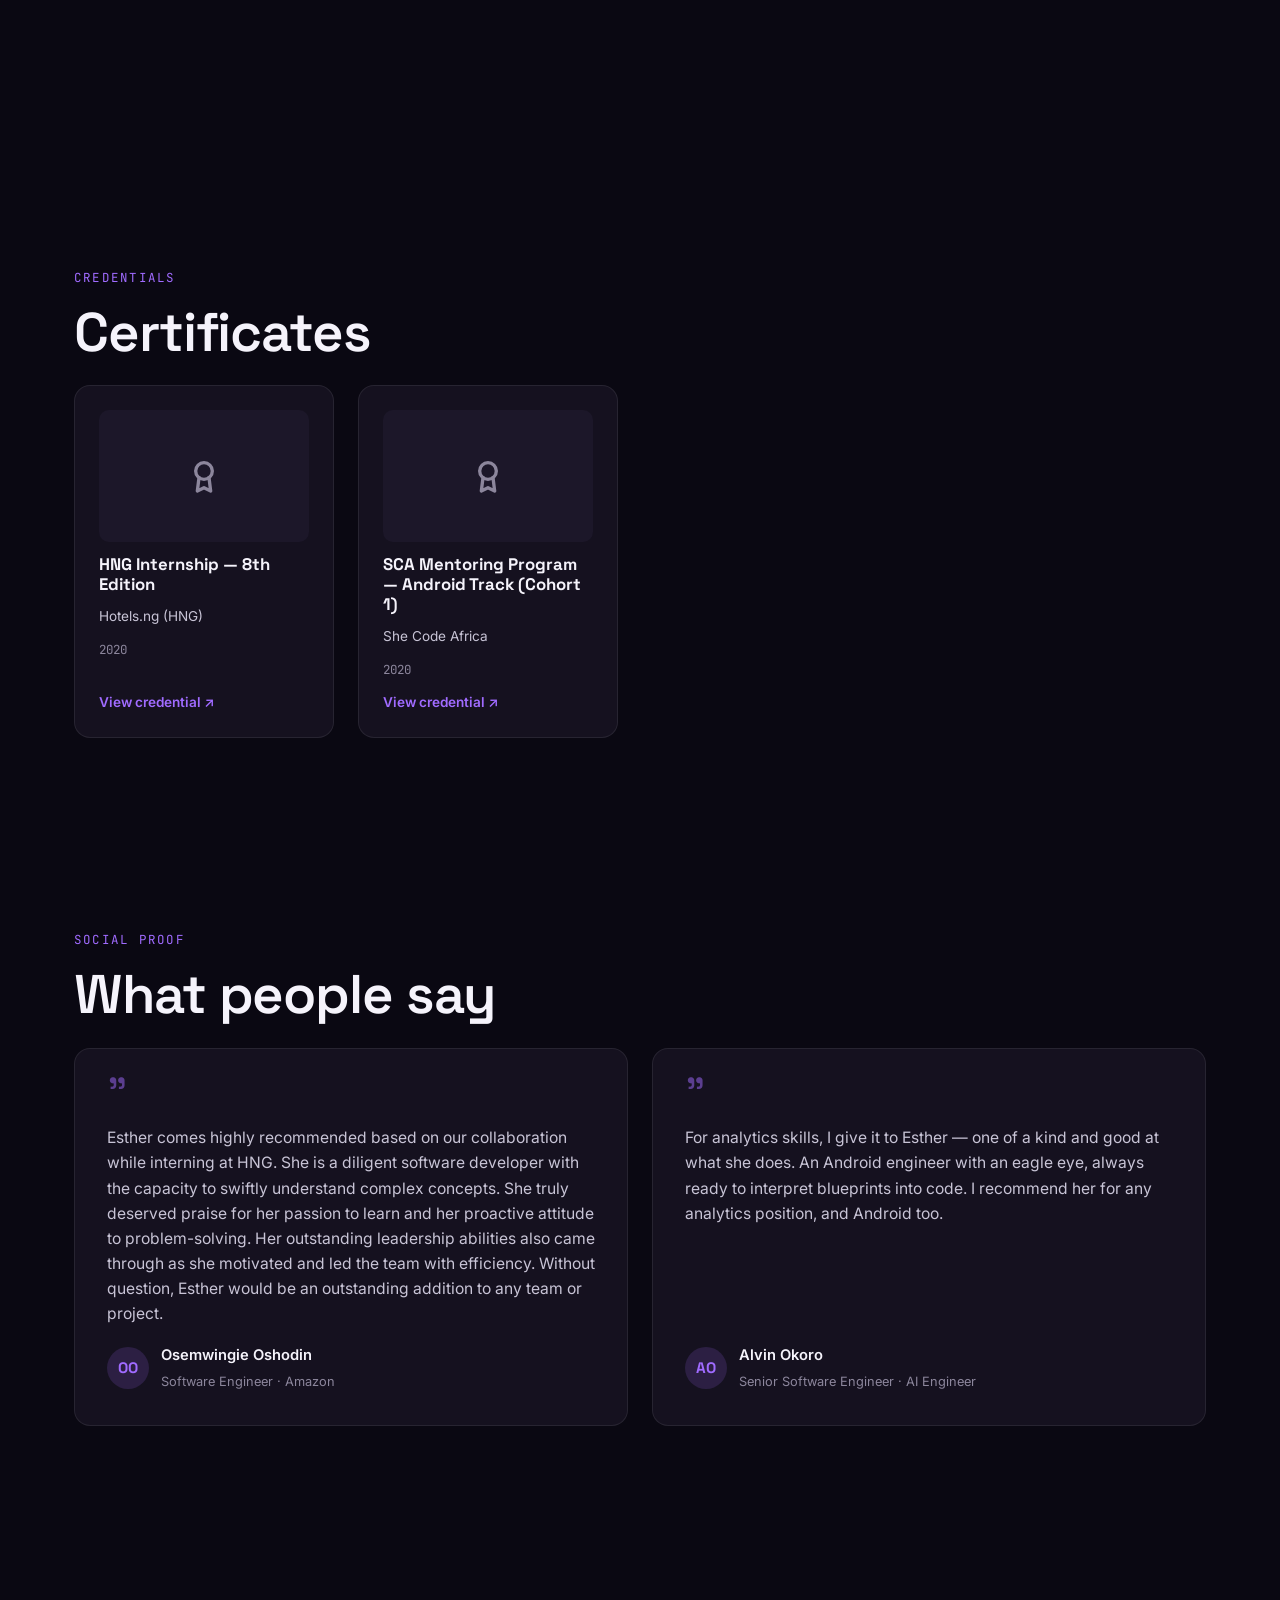
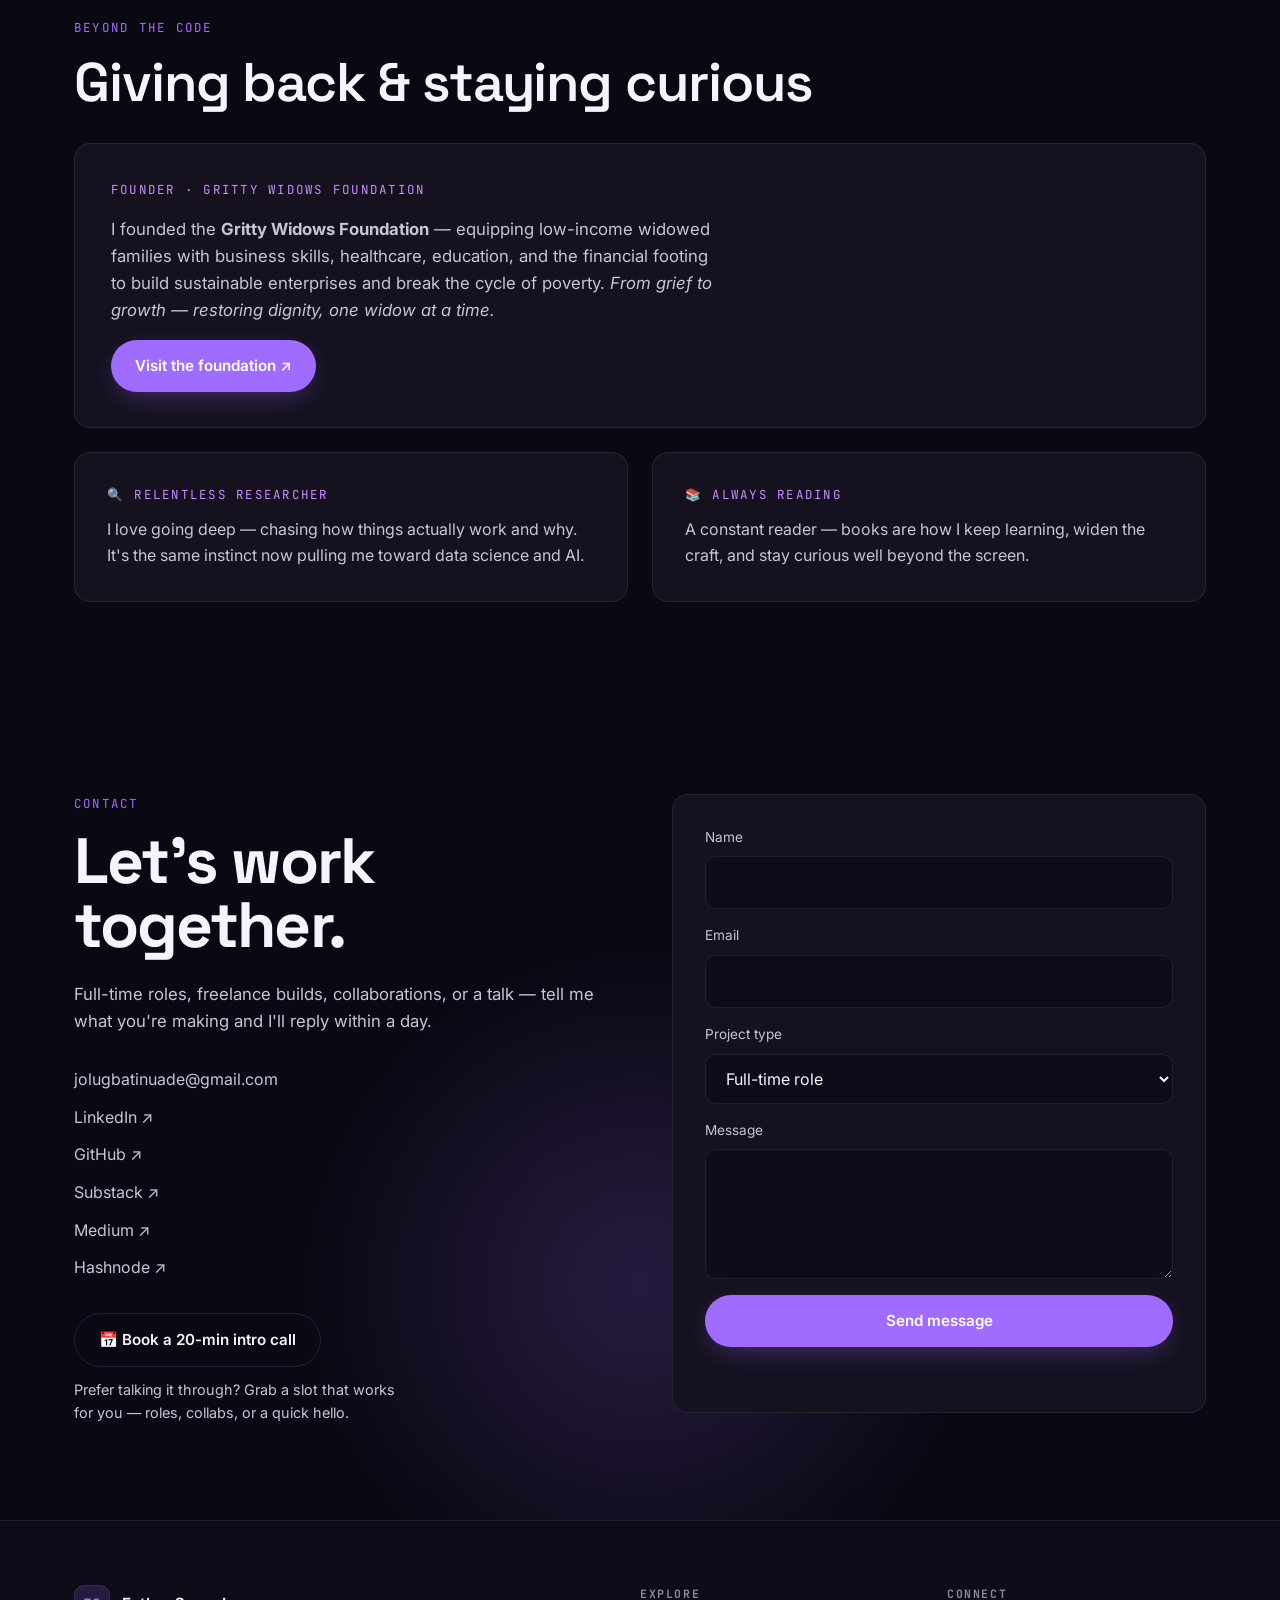
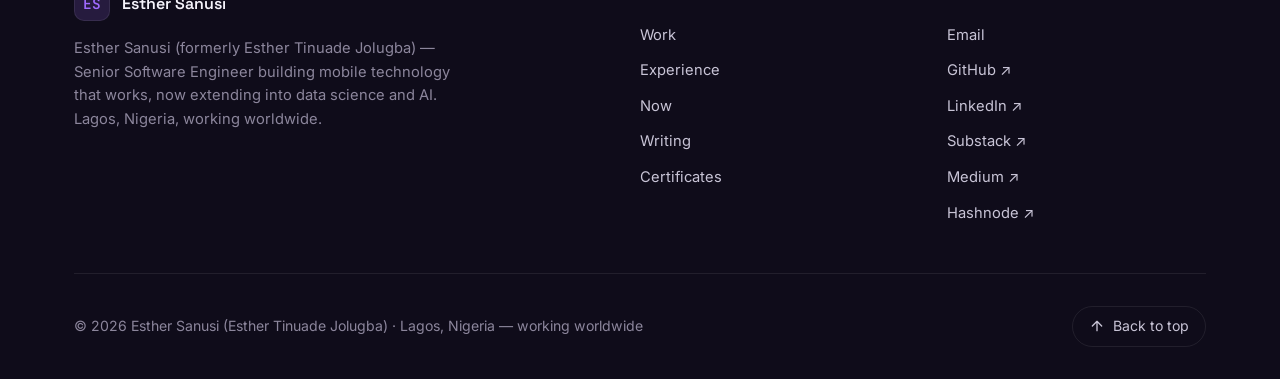
==== commit 64dd88d9: "Feature new Substack essay on self-teaching in Writing section & Blog schema Co-Authored-By: Claude " ====
--- a/index.html
+++ b/index.html
@@ -105,6 +105,14 @@
     "blogPost": [
       {
         "@type": "BlogPosting",
+        "headline": "What Nobody Teaches You About Teaching Yourself",
+        "description": "The internet made information free. It didn't make learning easy — what self-taught learners actually need to know.",
+        "url": "https://esthersanusi.substack.com/p/what-nobody-teaches-you-about-teaching",
+        "datePublished": "2026-07-15",
+        "author": { "@type": "Person", "name": "Esther Sanusi", "url": "https://esthersanusi.com/" }
+      },
+      {
+        "@type": "BlogPosting",
         "headline": "What Nobody Tells You Before You Migrate Your First Feature to KMP",
         "description": "Candid lessons from a first Kotlin Multiplatform migration — the build times, infrastructure costs, and architectural alignment the tutorials leave out.",
         "url": "https://medium.com/@jolugbatinuade/what-nobody-tells-you-before-you-migrate-your-first-feature-to-kmp-59cbf2053de0",
@@ -849,7 +857,7 @@
 
   <!-- ============================ SCRIPTS ============================ -->
   <script src="js/apps.js?v=29"></script>
-  <script src="js/posts.js?v=30"></script>
+  <script src="js/posts.js?v=31"></script>
   <script src="js/certificates.js?v=29"></script>
   <script src="js/focus.js?v=29"></script>
   <script src="js/testimonials.js?v=29"></script>
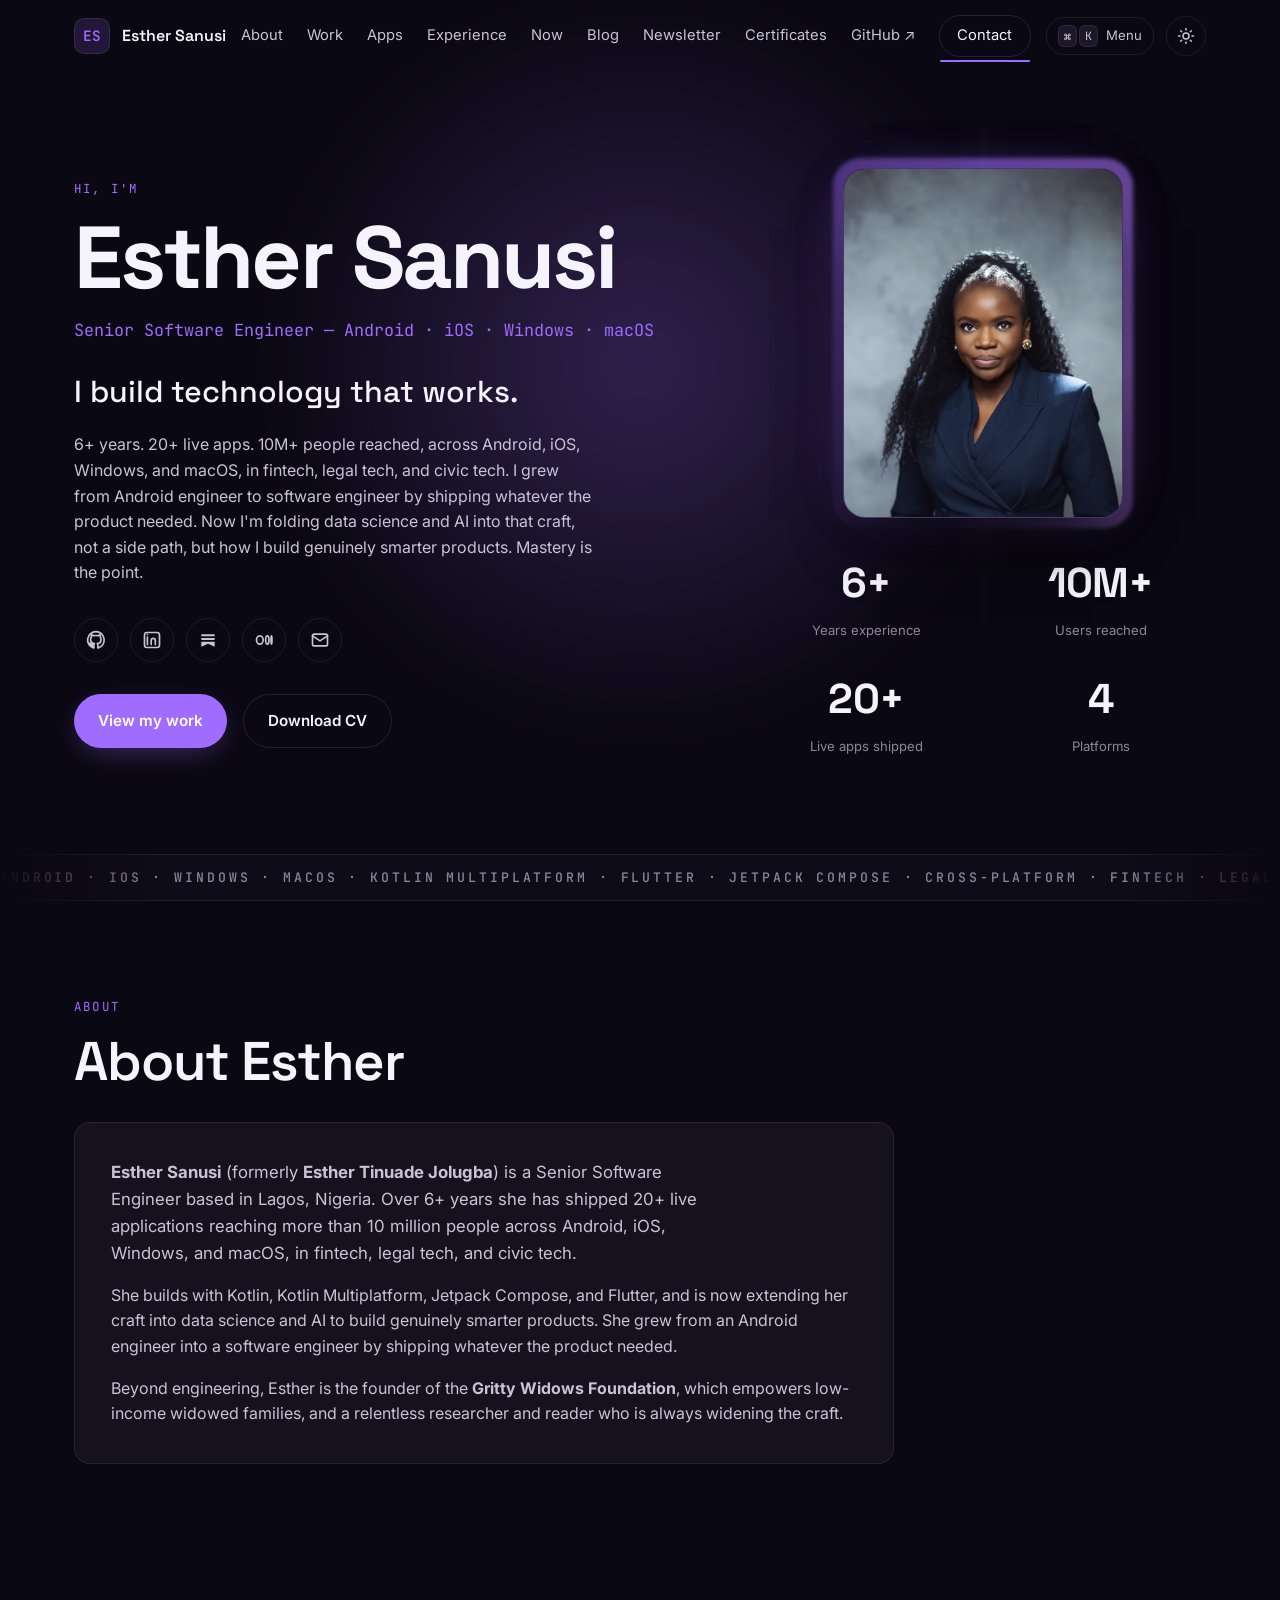
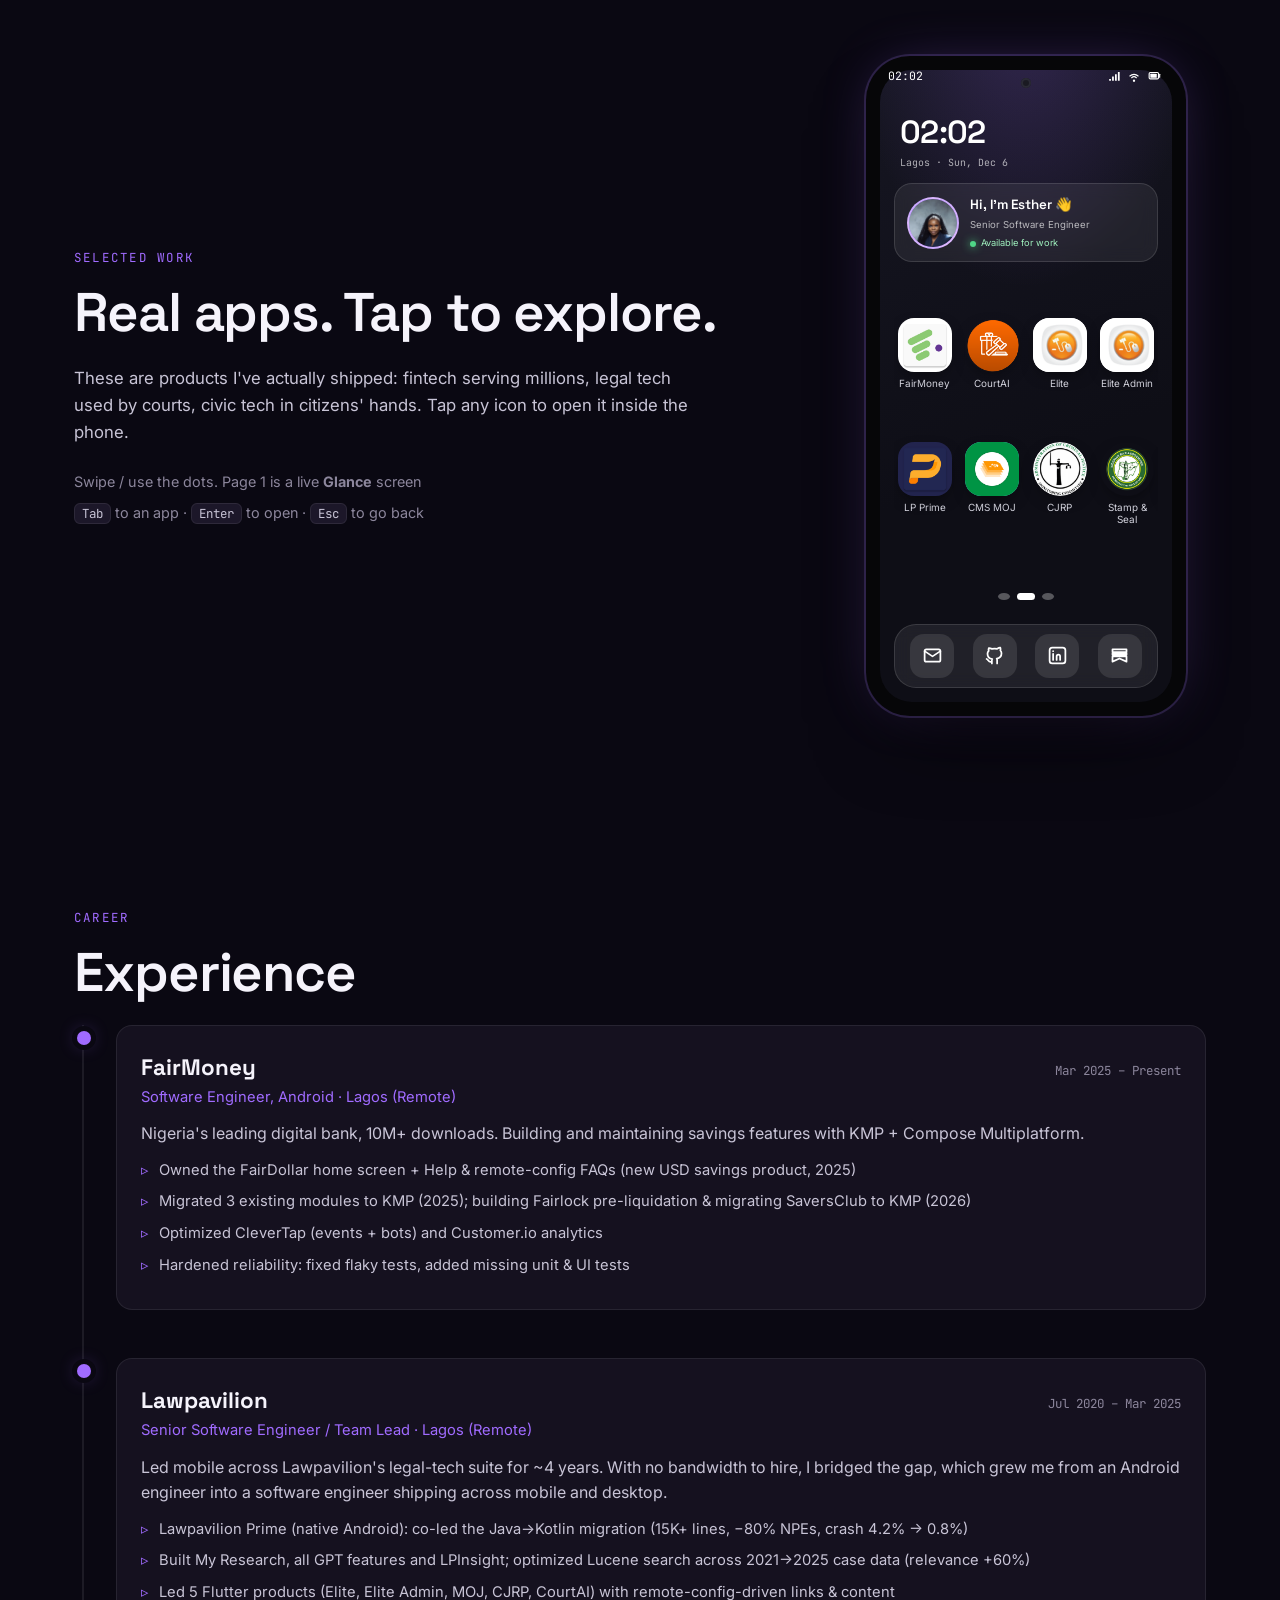
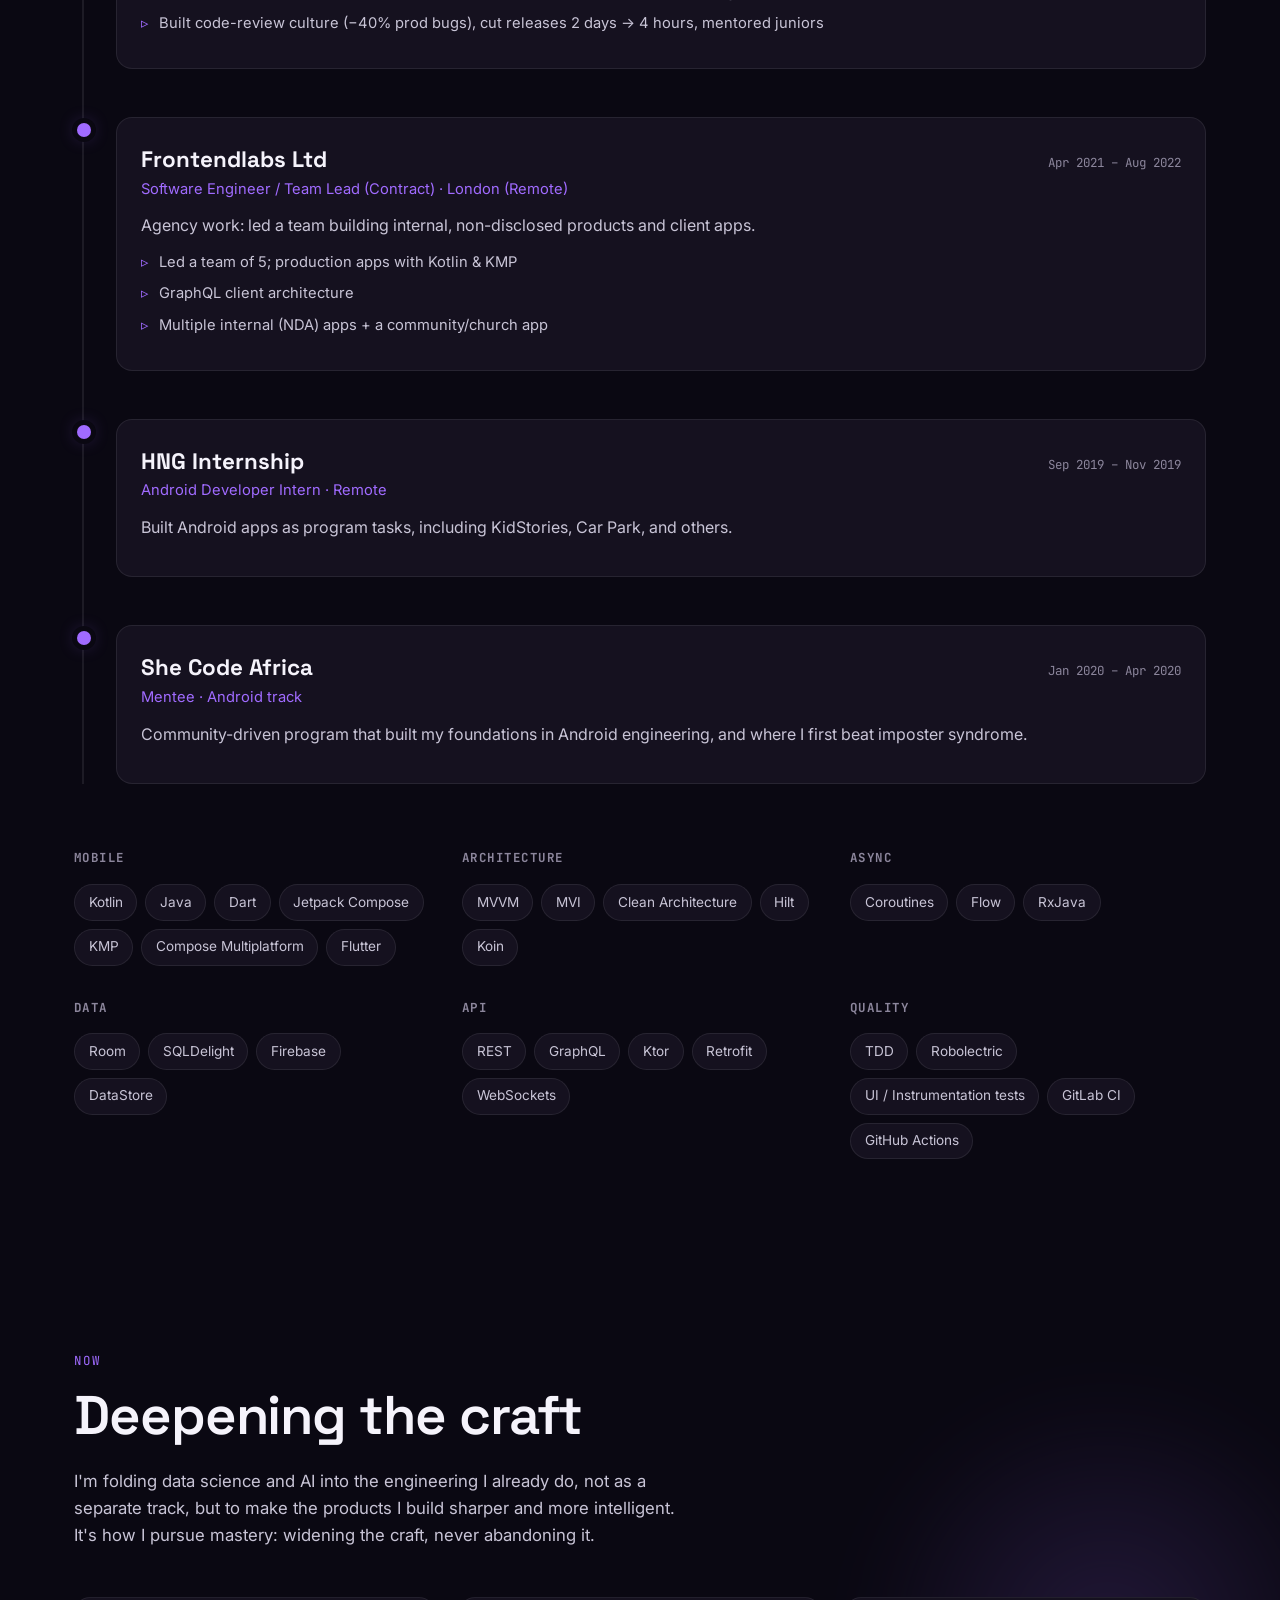
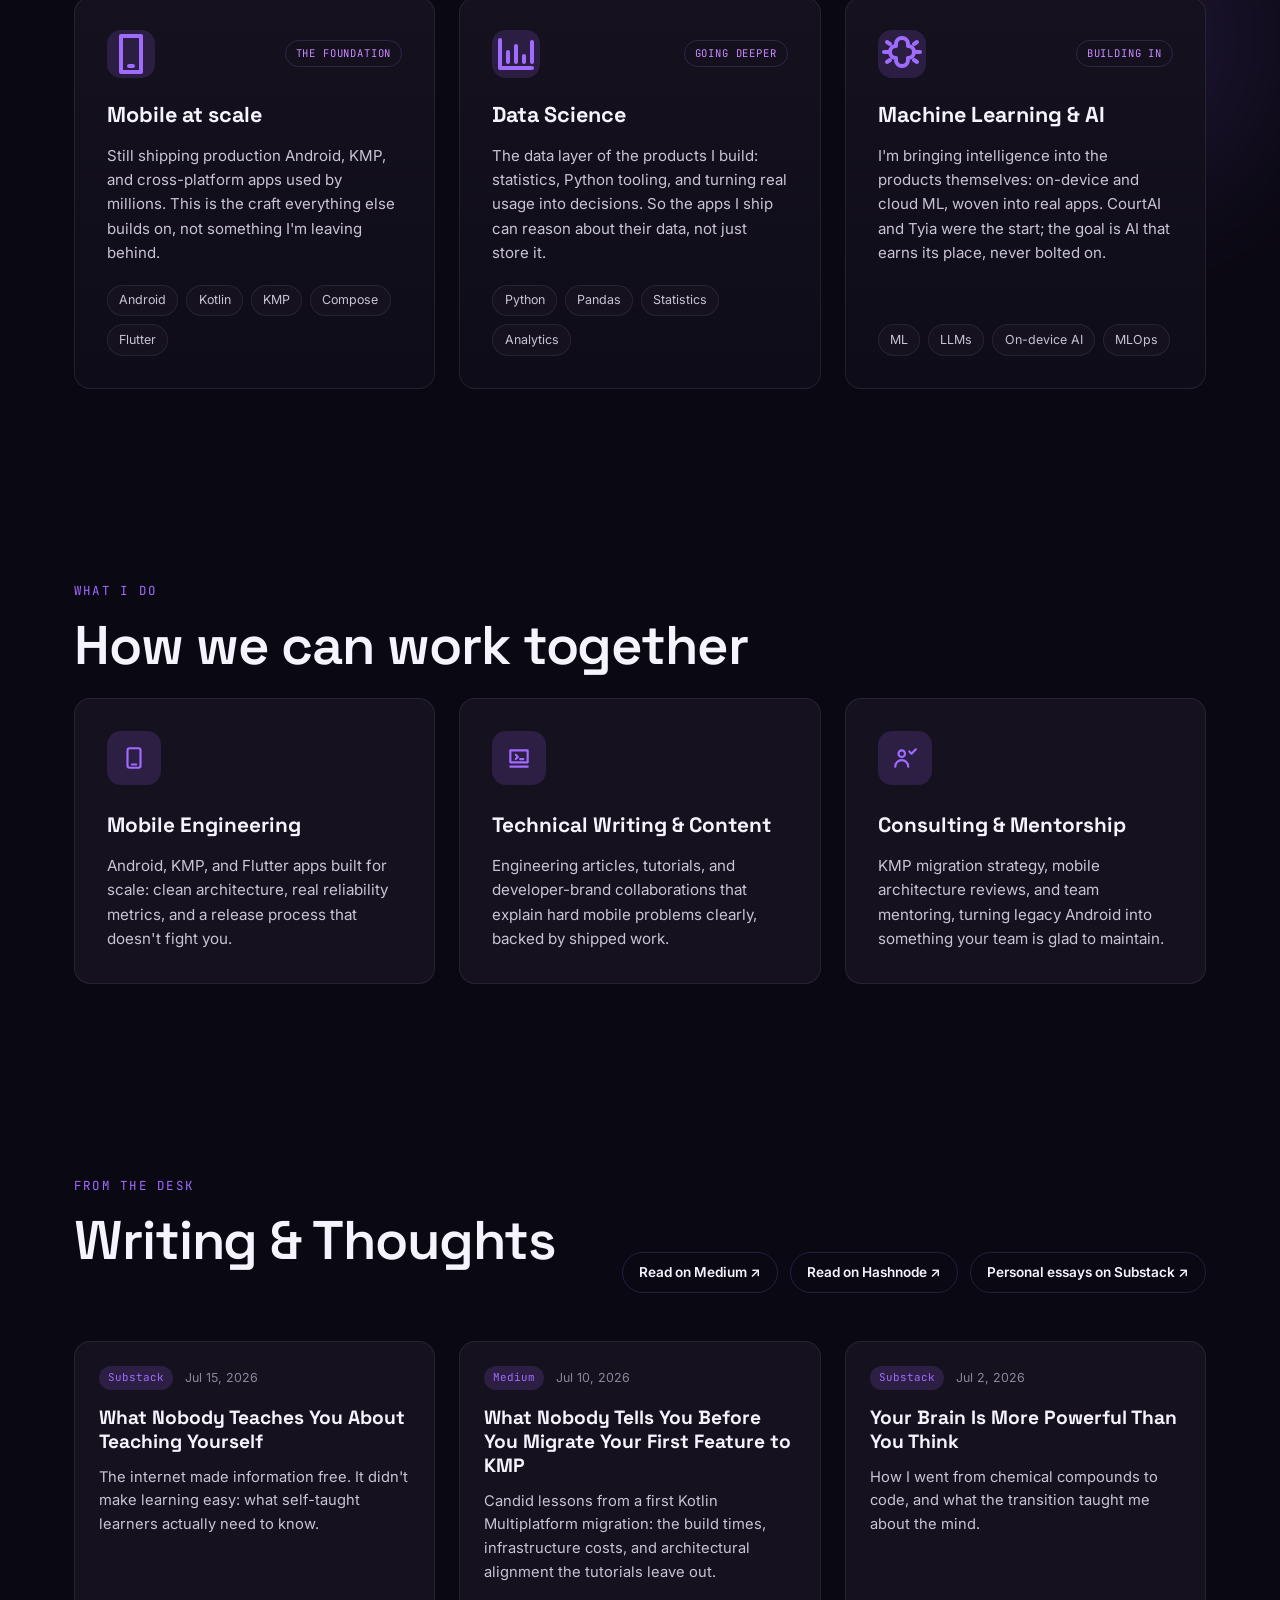
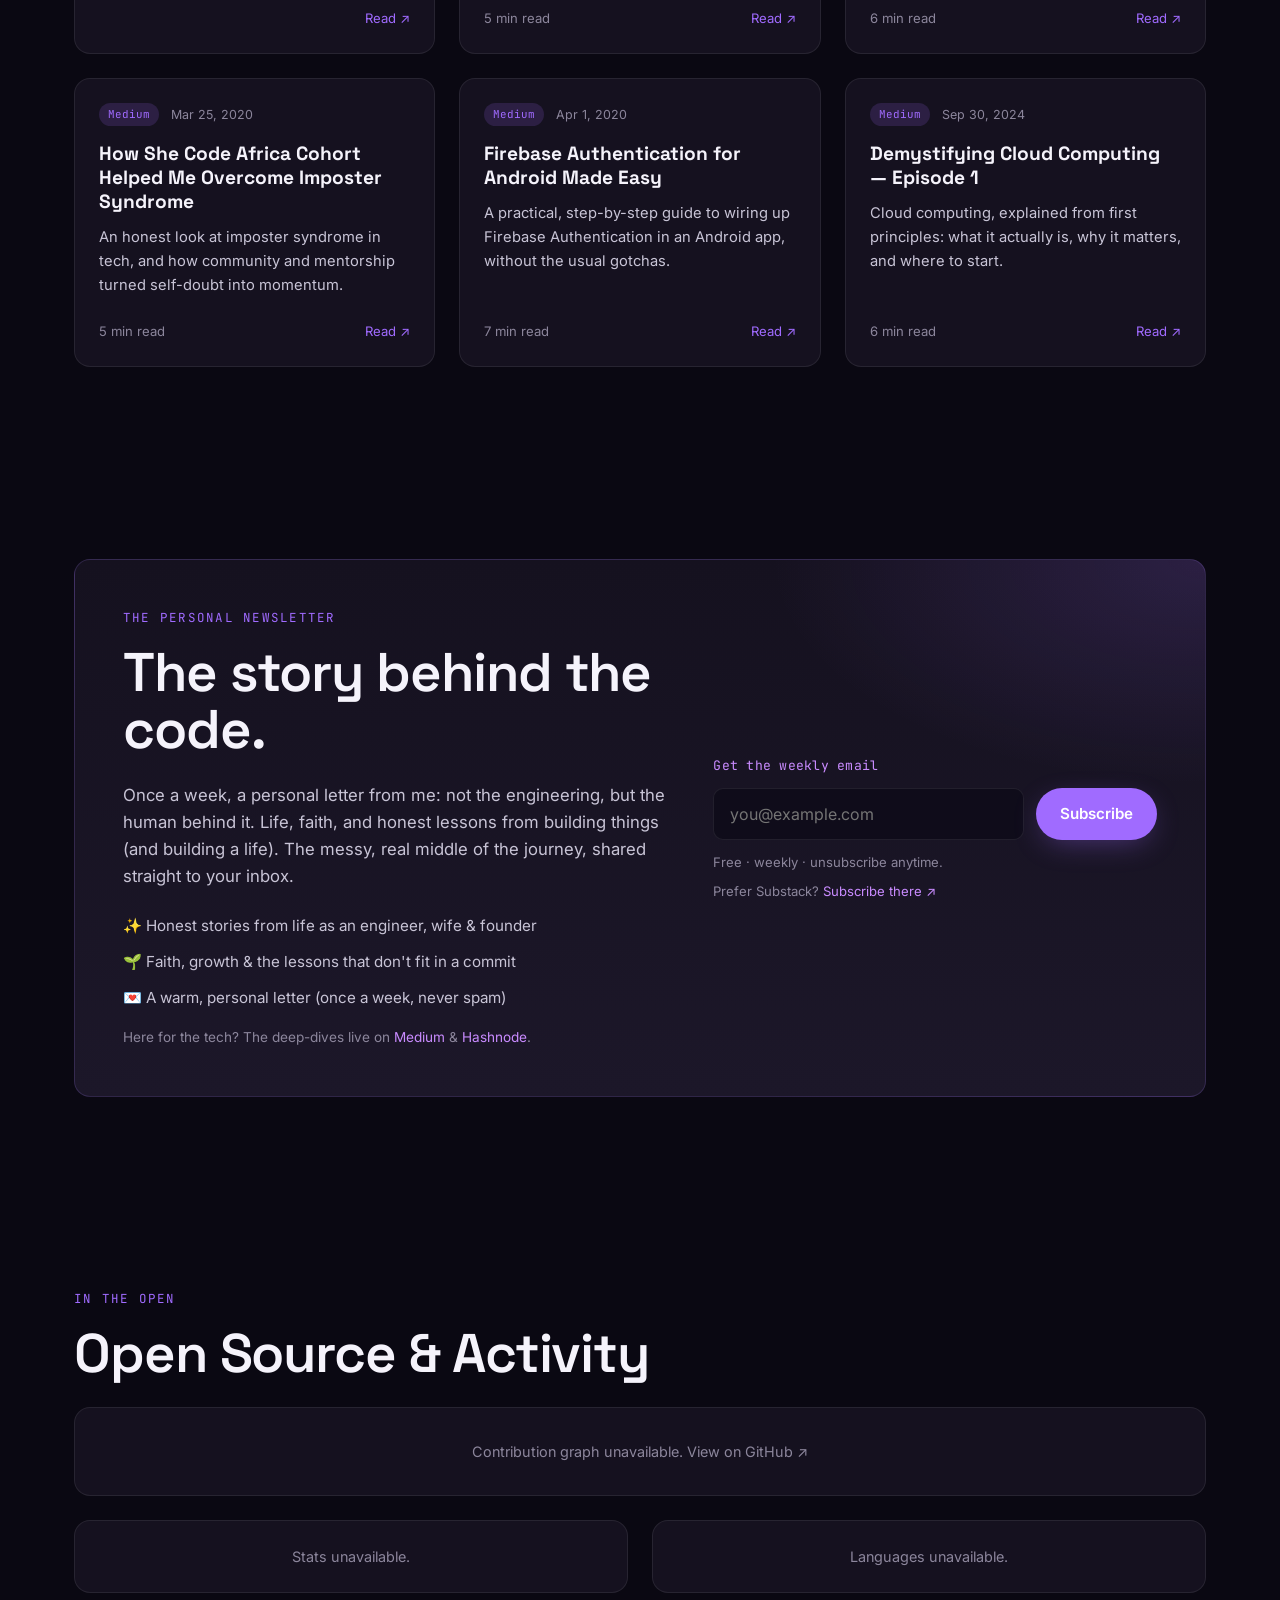
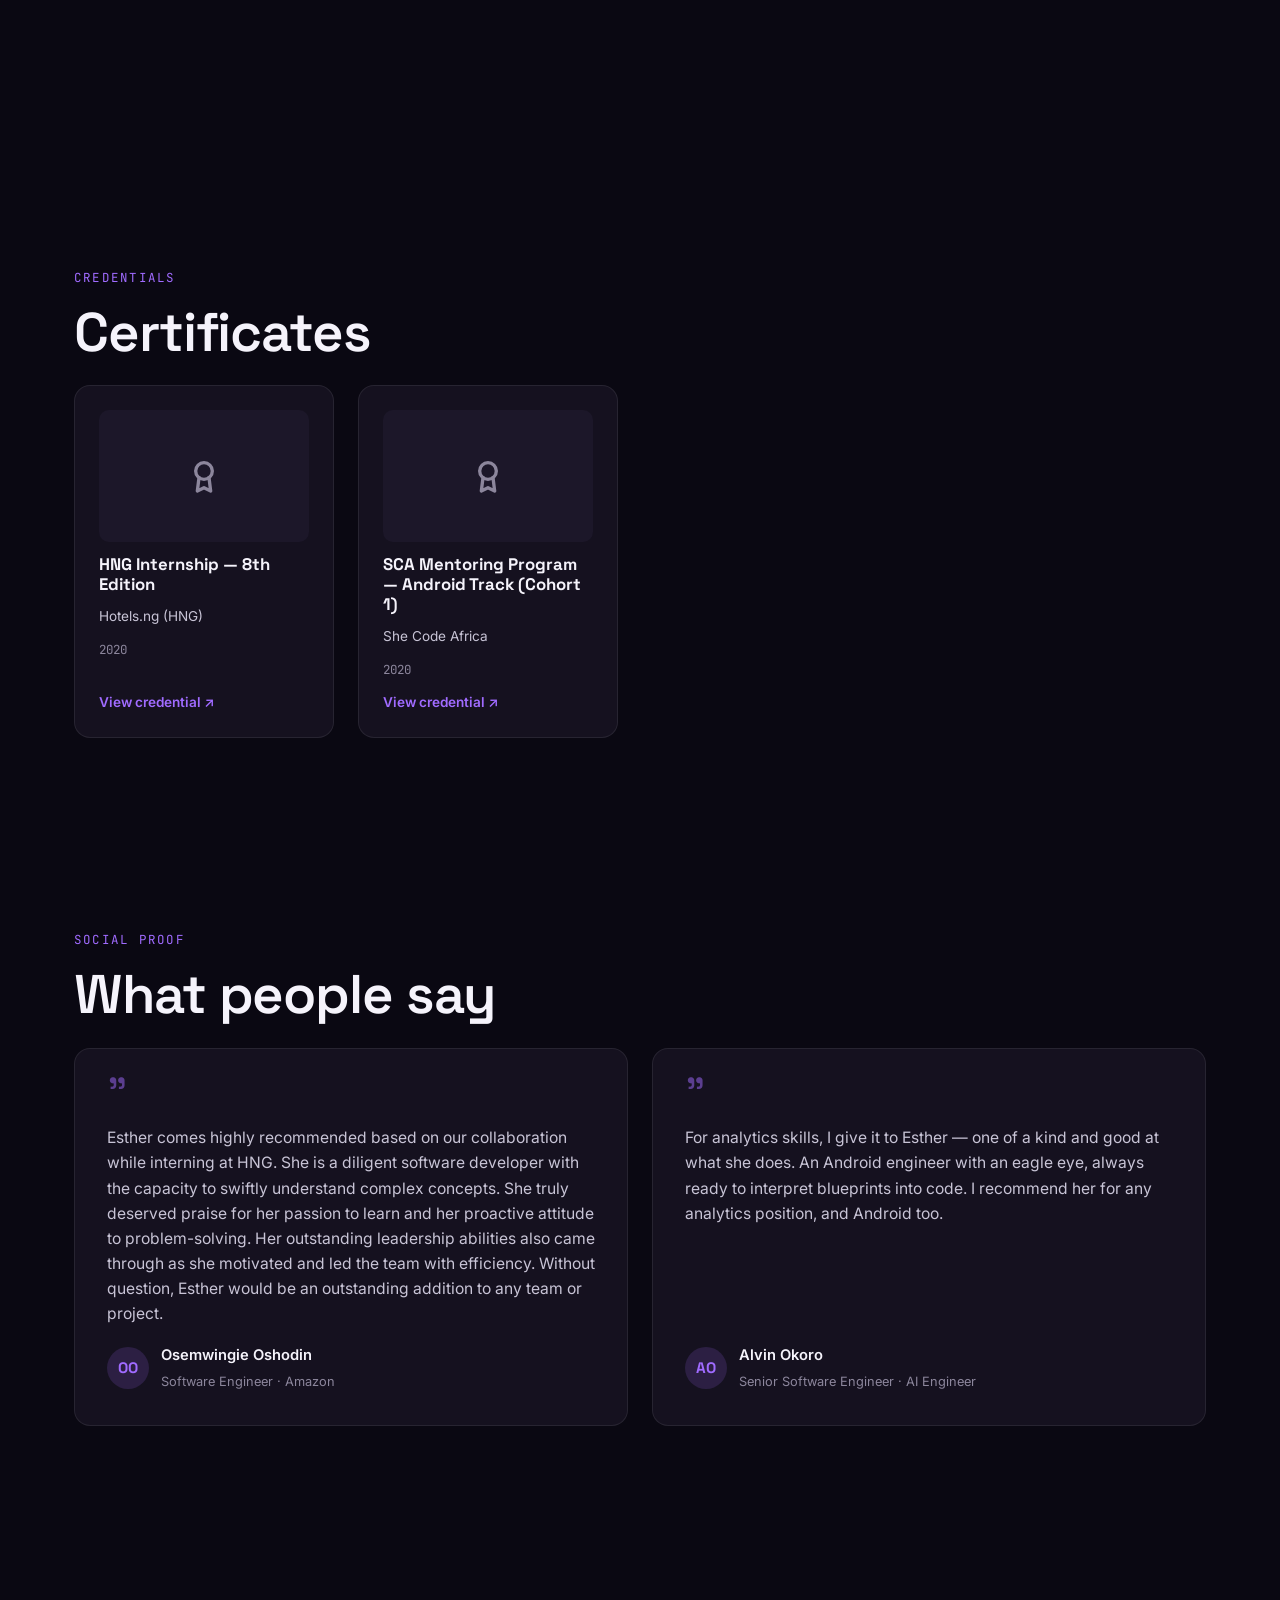
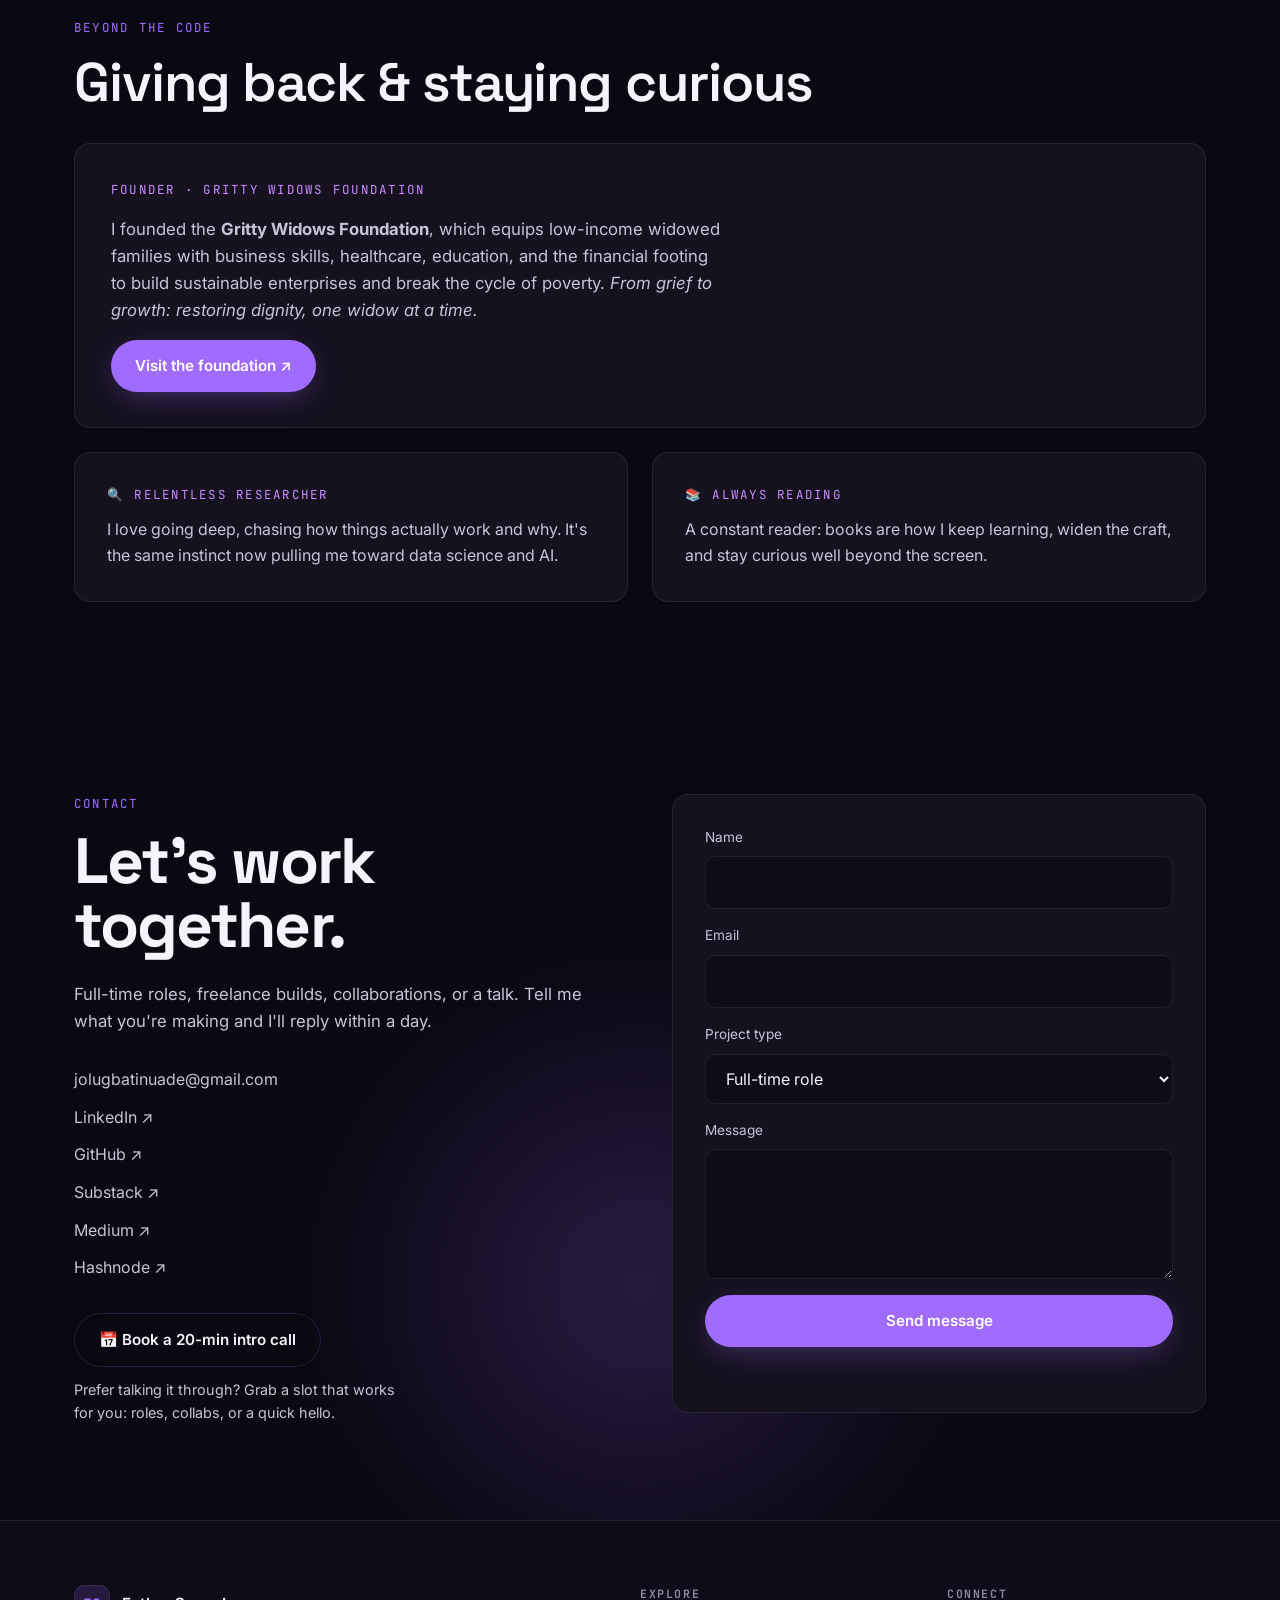
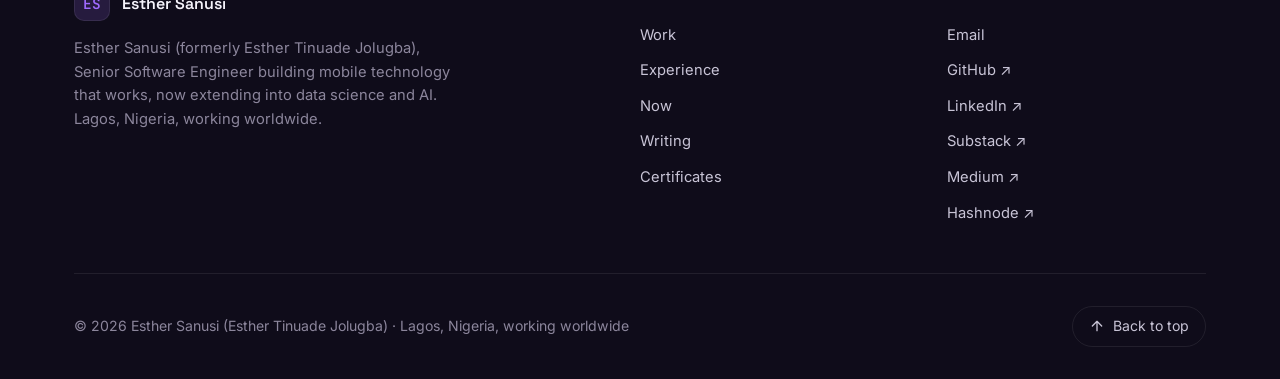
==== commit 05d8c868: "Humanize site copy: cut em dash overuse and fragment sentences Replaced em dashes across index.html," ====
--- a/index.html
+++ b/index.html
@@ -106,7 +106,7 @@
       {
         "@type": "BlogPosting",
         "headline": "What Nobody Teaches You About Teaching Yourself",
-        "description": "The internet made information free. It didn't make learning easy — what self-taught learners actually need to know.",
+        "description": "The internet made information free. It didn't make learning easy: what self-taught learners actually need to know.",
         "url": "https://esthersanusi.substack.com/p/what-nobody-teaches-you-about-teaching",
         "datePublished": "2026-07-15",
         "author": { "@type": "Person", "name": "Esther Sanusi", "url": "https://esthersanusi.com/" }
@@ -114,7 +114,7 @@
       {
         "@type": "BlogPosting",
         "headline": "What Nobody Tells You Before You Migrate Your First Feature to KMP",
-        "description": "Candid lessons from a first Kotlin Multiplatform migration — the build times, infrastructure costs, and architectural alignment the tutorials leave out.",
+        "description": "Candid lessons from a first Kotlin Multiplatform migration: the build times, infrastructure costs, and architectural alignment the tutorials leave out.",
         "url": "https://medium.com/@jolugbatinuade/what-nobody-tells-you-before-you-migrate-your-first-feature-to-kmp-59cbf2053de0",
         "datePublished": "2026-07-10",
         "author": { "@type": "Person", "name": "Esther Sanusi", "url": "https://esthersanusi.com/" }
@@ -122,7 +122,7 @@
       {
         "@type": "BlogPosting",
         "headline": "Your Brain Is More Powerful Than You Think",
-        "description": "How I went from chemical compounds to code — and what the transition taught me about the mind.",
+        "description": "How I went from chemical compounds to code, and what the transition taught me about the mind.",
         "url": "https://esthersanusi.substack.com/p/your-brain-is-more-powerful-than",
         "datePublished": "2026-07-02",
         "author": { "@type": "Person", "name": "Esther Sanusi", "url": "https://esthersanusi.com/" }
@@ -209,9 +209,9 @@
           <p class="hero__role reveal">Senior Software Engineer — Android · iOS · Windows · macOS</p>
           <p class="hero__tagline reveal">I build technology that works.</p>
           <p class="hero__value reveal">
-            6+ years. 20+ live apps. 10M+ people reached — across Android, iOS, Windows, and macOS, in
+            6+ years. 20+ live apps. 10M+ people reached, across Android, iOS, Windows, and macOS, in
             fintech, legal tech, and civic tech. I grew from Android engineer to software engineer by
-            shipping whatever the product needed. Now I'm folding data science and AI into that craft —
+            shipping whatever the product needed. Now I'm folding data science and AI into that craft,
             not a side path, but how I build genuinely smarter products. Mastery is the point.
           </p>
 
@@ -281,7 +281,7 @@
           <p class="section-lead" style="margin: 0;">
             <strong>Esther Sanusi</strong> (formerly <strong>Esther Tinuade Jolugba</strong>) is a Senior
             Software Engineer based in Lagos, Nigeria. Over 6+ years she has shipped 20+ live applications
-            reaching more than 10 million people across Android, iOS, Windows, and macOS — in fintech,
+            reaching more than 10 million people across Android, iOS, Windows, and macOS, in fintech,
             legal tech, and civic tech.
           </p>
           <p style="margin: 0; color: var(--text-dim);">
@@ -305,11 +305,11 @@
           <p class="eyebrow">Selected work</p>
           <h2 class="section-title" id="work">Real apps. Tap to explore.</h2>
           <p class="section-lead">
-            These are products I've actually shipped — fintech serving millions, legal tech used by
+            These are products I've actually shipped: fintech serving millions, legal tech used by
             courts, civic tech in citizens' hands. Tap any icon to open it inside the phone.
           </p>
           <ul class="apps__hint">
-            <li>Swipe / use the dots — page 1 is a live <strong>Glance</strong> screen</li>
+            <li>Swipe / use the dots. Page 1 is a live <strong>Glance</strong> screen</li>
             <li><kbd>Tab</kbd> to an app · <kbd>Enter</kbd> to open · <kbd>Esc</kbd> to go back</li>
           </ul>
         </div>
@@ -406,7 +406,7 @@
                 <li>Owned the FairDollar home screen + Help &amp; remote-config FAQs (new USD savings product, 2025)</li>
                 <li>Migrated 3 existing modules to KMP (2025); building Fairlock pre-liquidation &amp; migrating SaversClub to KMP (2026)</li>
                 <li>Optimized CleverTap (events + bots) and Customer.io analytics</li>
-                <li>Hardened reliability — fixed flaky tests, added missing unit &amp; UI tests</li>
+                <li>Hardened reliability: fixed flaky tests, added missing unit &amp; UI tests</li>
               </ul>
             </div>
           </li>
@@ -421,13 +421,13 @@
               <p class="timeline__role">Senior Software Engineer / Team Lead · Lagos (Remote)</p>
               <p class="timeline__body">
                 Led mobile across Lawpavilion's legal-tech suite for ~4 years. With no bandwidth to hire,
-                I bridged the gap — which grew me from an Android engineer into a software engineer
+                I bridged the gap, which grew me from an Android engineer into a software engineer
                 shipping across mobile and desktop.
               </p>
               <ul class="timeline__points">
                 <li>Lawpavilion Prime (native Android): co-led the Java→Kotlin migration (15K+ lines, −80% NPEs, crash 4.2% → 0.8%)</li>
                 <li>Built My Research, all GPT features and LPInsight; optimized Lucene search across 2021→2025 case data (relevance +60%)</li>
-                <li>Led 5 Flutter products — Elite, Elite Admin, MOJ, CJRP, CourtAI — with remote-config-driven links &amp; content</li>
+                <li>Led 5 Flutter products (Elite, Elite Admin, MOJ, CJRP, CourtAI) with remote-config-driven links &amp; content</li>
                 <li>Built code-review culture (−40% prod bugs), cut releases 2 days → 4 hours, mentored juniors</li>
               </ul>
             </div>
@@ -442,7 +442,7 @@
               </div>
               <p class="timeline__role">Software Engineer / Team Lead (Contract) · London (Remote)</p>
               <p class="timeline__body">
-                Agency work — led a team building internal, non-disclosed products and client apps.
+                Agency work: led a team building internal, non-disclosed products and client apps.
               </p>
               <ul class="timeline__points">
                 <li>Led a team of 5; production apps with Kotlin & KMP</li>
@@ -461,7 +461,7 @@
               </div>
               <p class="timeline__role">Android Developer Intern · Remote</p>
               <p class="timeline__body">
-                Built Android apps as program tasks — including KidStories, Car Park, and others.
+                Built Android apps as program tasks, including KidStories, Car Park, and others.
               </p>
             </div>
           </li>
@@ -475,7 +475,7 @@
               </div>
               <p class="timeline__role">Mentee · Android track</p>
               <p class="timeline__body">
-                Community-driven program that built my foundations in Android engineering — and where I
+                Community-driven program that built my foundations in Android engineering, and where I
                 first beat imposter syndrome.
               </p>
             </div>
@@ -520,7 +520,7 @@
           <p class="eyebrow">Now</p>
           <h2 class="section-title">Deepening the craft</h2>
           <p class="section-lead">
-            I'm folding data science and AI into the engineering I already do — not as a separate track,
+            I'm folding data science and AI into the engineering I already do, not as a separate track,
             but to make the products I build sharper and more intelligent. It's how I pursue mastery:
             widening the craft, never abandoning it.
           </p>
@@ -542,21 +542,21 @@
               <svg viewBox="0 0 24 24" width="26" height="26"><rect x="6" y="3" width="12" height="18" rx="2"/><path d="M10 18h4"/></svg>
             </div>
             <h3>Mobile Engineering</h3>
-            <p>Android, KMP, and Flutter apps built for scale — clean architecture, real reliability metrics, and a release process that doesn't fight you.</p>
+            <p>Android, KMP, and Flutter apps built for scale: clean architecture, real reliability metrics, and a release process that doesn't fight you.</p>
           </article>
           <article class="service-card reveal magnetic">
             <div class="service-card__icon" aria-hidden="true">
               <svg viewBox="0 0 24 24" width="26" height="26"><path d="M4 5h16v11H4zM4 20h16M9 9l2 2-2 2M13 13h3"/></svg>
             </div>
             <h3>Technical Writing & Content</h3>
-            <p>Engineering articles, tutorials, and developer-brand collaborations that explain hard mobile problems clearly — backed by shipped work.</p>
+            <p>Engineering articles, tutorials, and developer-brand collaborations that explain hard mobile problems clearly, backed by shipped work.</p>
           </article>
           <article class="service-card reveal magnetic">
             <div class="service-card__icon" aria-hidden="true">
               <svg viewBox="0 0 24 24" width="26" height="26"><circle cx="9" cy="8" r="3"/><path d="M3 20a6 6 0 0 1 12 0M16 6l2 2 4-4"/></svg>
             </div>
             <h3>Consulting & Mentorship</h3>
-            <p>KMP migration strategy, mobile architecture reviews, and team mentoring — turning legacy Android into something your team is glad to maintain.</p>
+            <p>KMP migration strategy, mobile architecture reviews, and team mentoring, turning legacy Android into something your team is glad to maintain.</p>
           </article>
         </div>
       </div>
@@ -593,14 +593,14 @@
             <p class="eyebrow">The personal newsletter</p>
             <h2 class="section-title">The story behind the code.</h2>
             <p class="section-lead">
-              Once a week, a personal letter from me — not the engineering, but the human behind it.
+              Once a week, a personal letter from me: not the engineering, but the human behind it.
               Life, faith, and honest lessons from building things (and building a life). The messy,
               real middle of the journey, shared straight to your inbox.
             </p>
             <ul class="newsletter__perks">
               <li>✨ Honest stories from life as an engineer, wife &amp; founder</li>
               <li>🌱 Faith, growth &amp; the lessons that don't fit in a commit</li>
-              <li>💌 A warm, personal letter — once a week, never spam</li>
+              <li>💌 A warm, personal letter (once a week, never spam)</li>
             </ul>
             <p class="newsletter__elsewhere">Here for the tech? The deep-dives live on
               <a href="https://medium.com/@jolugbatinuade" target="_blank" rel="noopener">Medium</a> &amp;
@@ -633,7 +633,7 @@
             // The hidden iframe handles the POST to Substack; show success optimistically.
             setTimeout(function () {
               if (row) row.style.display = 'none';
-              note.innerHTML = '🎉 Almost there — check your inbox to <b>confirm</b> your subscription.';
+              note.innerHTML = '🎉 Almost there. Check your inbox to <b>confirm</b> your subscription.';
               note.classList.add('is-success');
             }, 120);
           });
@@ -655,7 +655,7 @@
                src="https://ghchart.rshah.org/a06bff/Jolugba?v=2"
                alt="Esther Sanusi's GitHub contribution graph"
                onerror="this.closest('.github__chart').classList.add('is-failed')" />
-          <div class="github__fallback">Contribution graph unavailable — <a href="https://github.com/Jolugba" target="_blank" rel="noopener">view on GitHub ↗</a></div>
+          <div class="github__fallback">Contribution graph unavailable. <a href="https://github.com/Jolugba" target="_blank" rel="noopener">View on GitHub ↗</a></div>
         </div>
 
         <div class="github__stats reveal">
@@ -713,9 +713,9 @@
         <div class="card reveal" style="margin-top: var(--s-8); padding: clamp(1.5rem, 3vw, 2.25rem); display: grid; gap: var(--s-4);">
           <p class="eyebrow" style="color: var(--accent-2); margin: 0;">Founder · Gritty Widows Foundation</p>
           <p class="section-lead" style="margin: 0;">
-            I founded the <strong>Gritty Widows Foundation</strong> — equipping low-income widowed
+            I founded the <strong>Gritty Widows Foundation</strong>, which equips low-income widowed
             families with business skills, healthcare, education, and the financial footing to build
-            sustainable enterprises and break the cycle of poverty. <em>From grief to growth —
+            sustainable enterprises and break the cycle of poverty. <em>From grief to growth:
             restoring dignity, one widow at a time.</em>
           </p>
           <div>
@@ -725,11 +725,11 @@
         <div class="reveal" style="margin-top: var(--s-6); display: grid; grid-template-columns: repeat(auto-fit, minmax(260px, 1fr)); gap: var(--s-6);">
           <div class="card" style="padding: clamp(1.5rem, 3vw, 2rem); display: grid; gap: var(--s-3); align-content: start;">
             <p class="eyebrow" style="color: var(--accent-2); margin: 0;">🔍 Relentless researcher</p>
-            <p style="margin: 0; color: var(--text-dim);">I love going deep — chasing how things actually work and why. It's the same instinct now pulling me toward data science and AI.</p>
+            <p style="margin: 0; color: var(--text-dim);">I love going deep, chasing how things actually work and why. It's the same instinct now pulling me toward data science and AI.</p>
           </div>
           <div class="card" style="padding: clamp(1.5rem, 3vw, 2rem); display: grid; gap: var(--s-3); align-content: start;">
             <p class="eyebrow" style="color: var(--accent-2); margin: 0;">📚 Always reading</p>
-            <p style="margin: 0; color: var(--text-dim);">A constant reader — books are how I keep learning, widen the craft, and stay curious well beyond the screen.</p>
+            <p style="margin: 0; color: var(--text-dim);">A constant reader: books are how I keep learning, widen the craft, and stay curious well beyond the screen.</p>
           </div>
         </div>
       </div>
@@ -743,7 +743,7 @@
           <p class="eyebrow">Contact</p>
           <h2 class="contact__title">Let's work together.</h2>
           <p class="section-lead">
-            Full-time roles, freelance builds, collaborations, or a talk — tell me what you're making
+            Full-time roles, freelance builds, collaborations, or a talk. Tell me what you're making
             and I'll reply within a day.
           </p>
           <ul class="contact__links">
@@ -758,7 +758,7 @@
             <a href="https://calendar.app.google/wxmACzi2eWmppbmWA" target="_blank" rel="noopener"
                class="btn btn--ghost magnetic">📅 Book a 20-min intro call</a>
             <p class="contact__call-note">
-              Prefer talking it through? Grab a slot that works for you — roles, collabs, or a quick hello.
+              Prefer talking it through? Grab a slot that works for you: roles, collabs, or a quick hello.
             </p>
           </div>
         </div>
@@ -804,7 +804,7 @@
             <span class="nav__logo-mark">ES</span>
             <span class="nav__logo-text">Esther Sanusi</span>
           </a>
-          <p>Esther Sanusi (formerly Esther Tinuade Jolugba) — Senior Software Engineer building mobile technology that works, now extending into data science and AI. Lagos, Nigeria, working worldwide.</p>
+          <p>Esther Sanusi (formerly Esther Tinuade Jolugba), Senior Software Engineer building mobile technology that works, now extending into data science and AI. Lagos, Nigeria, working worldwide.</p>
         </div>
 
         <nav class="footer__col" aria-label="Footer">
@@ -828,7 +828,7 @@
       </div>
 
       <div class="footer__bar">
-        <p>© 2026 Esther Sanusi (Esther Tinuade Jolugba) · Lagos, Nigeria — working worldwide</p>
+        <p>© 2026 Esther Sanusi (Esther Tinuade Jolugba) · Lagos, Nigeria, working worldwide</p>
         <button class="footer__top" id="backToTop" aria-label="Back to top">
           <svg viewBox="0 0 24 24" width="16" height="16" aria-hidden="true"><path d="M12 19V5M5 12l7-7 7 7"/></svg>
           <span>Back to top</span>
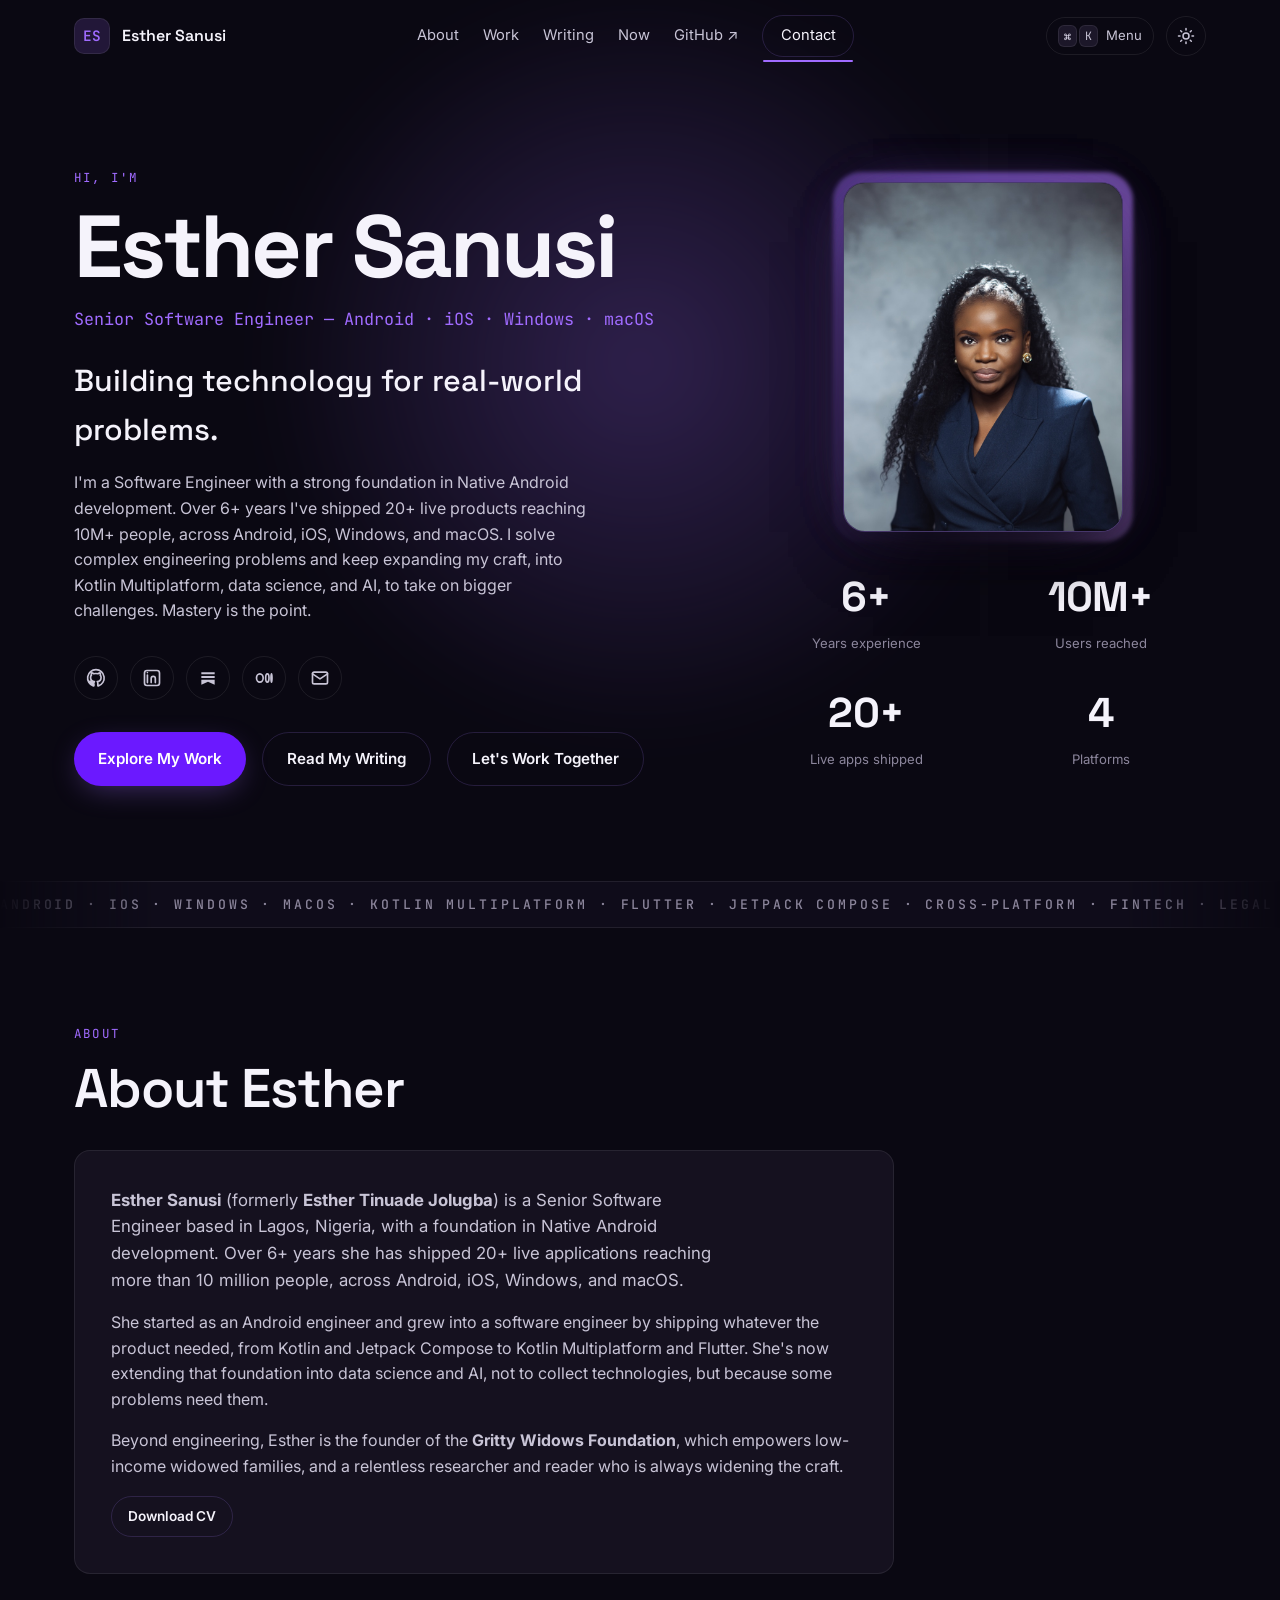
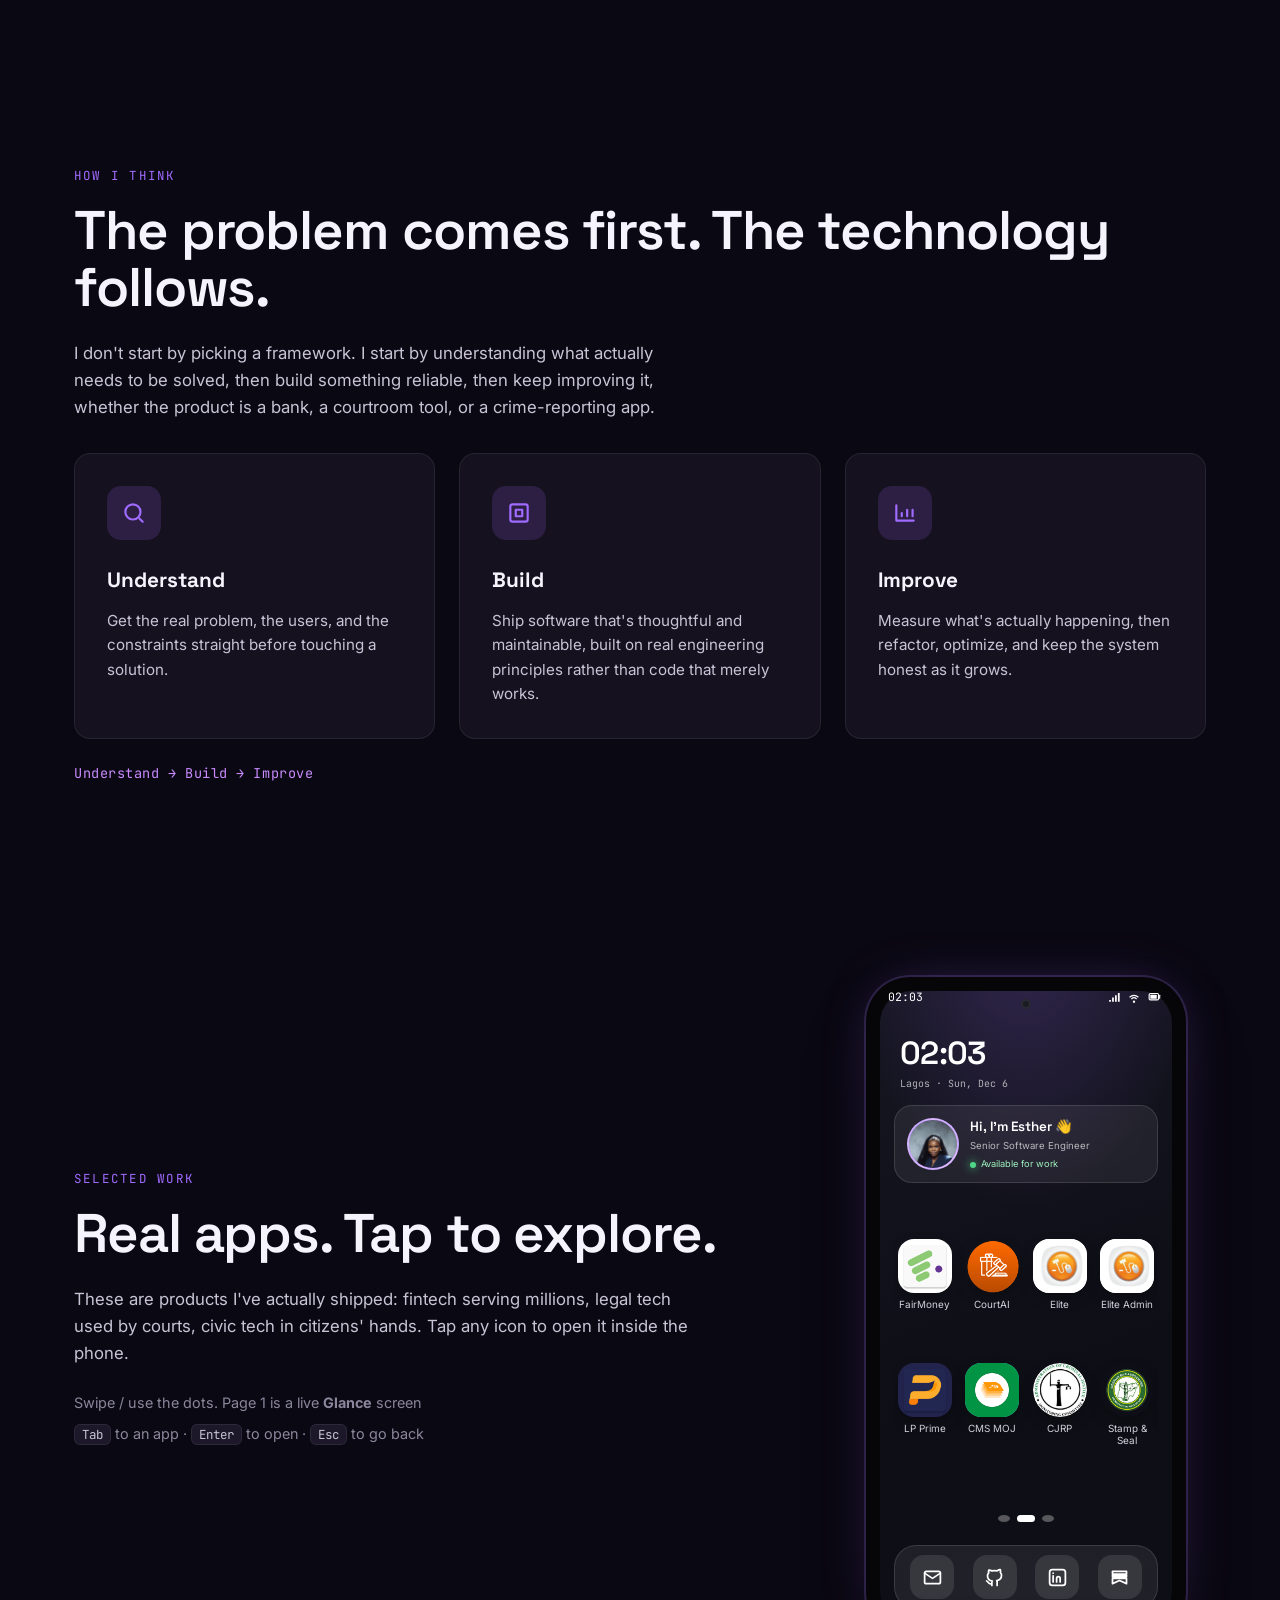
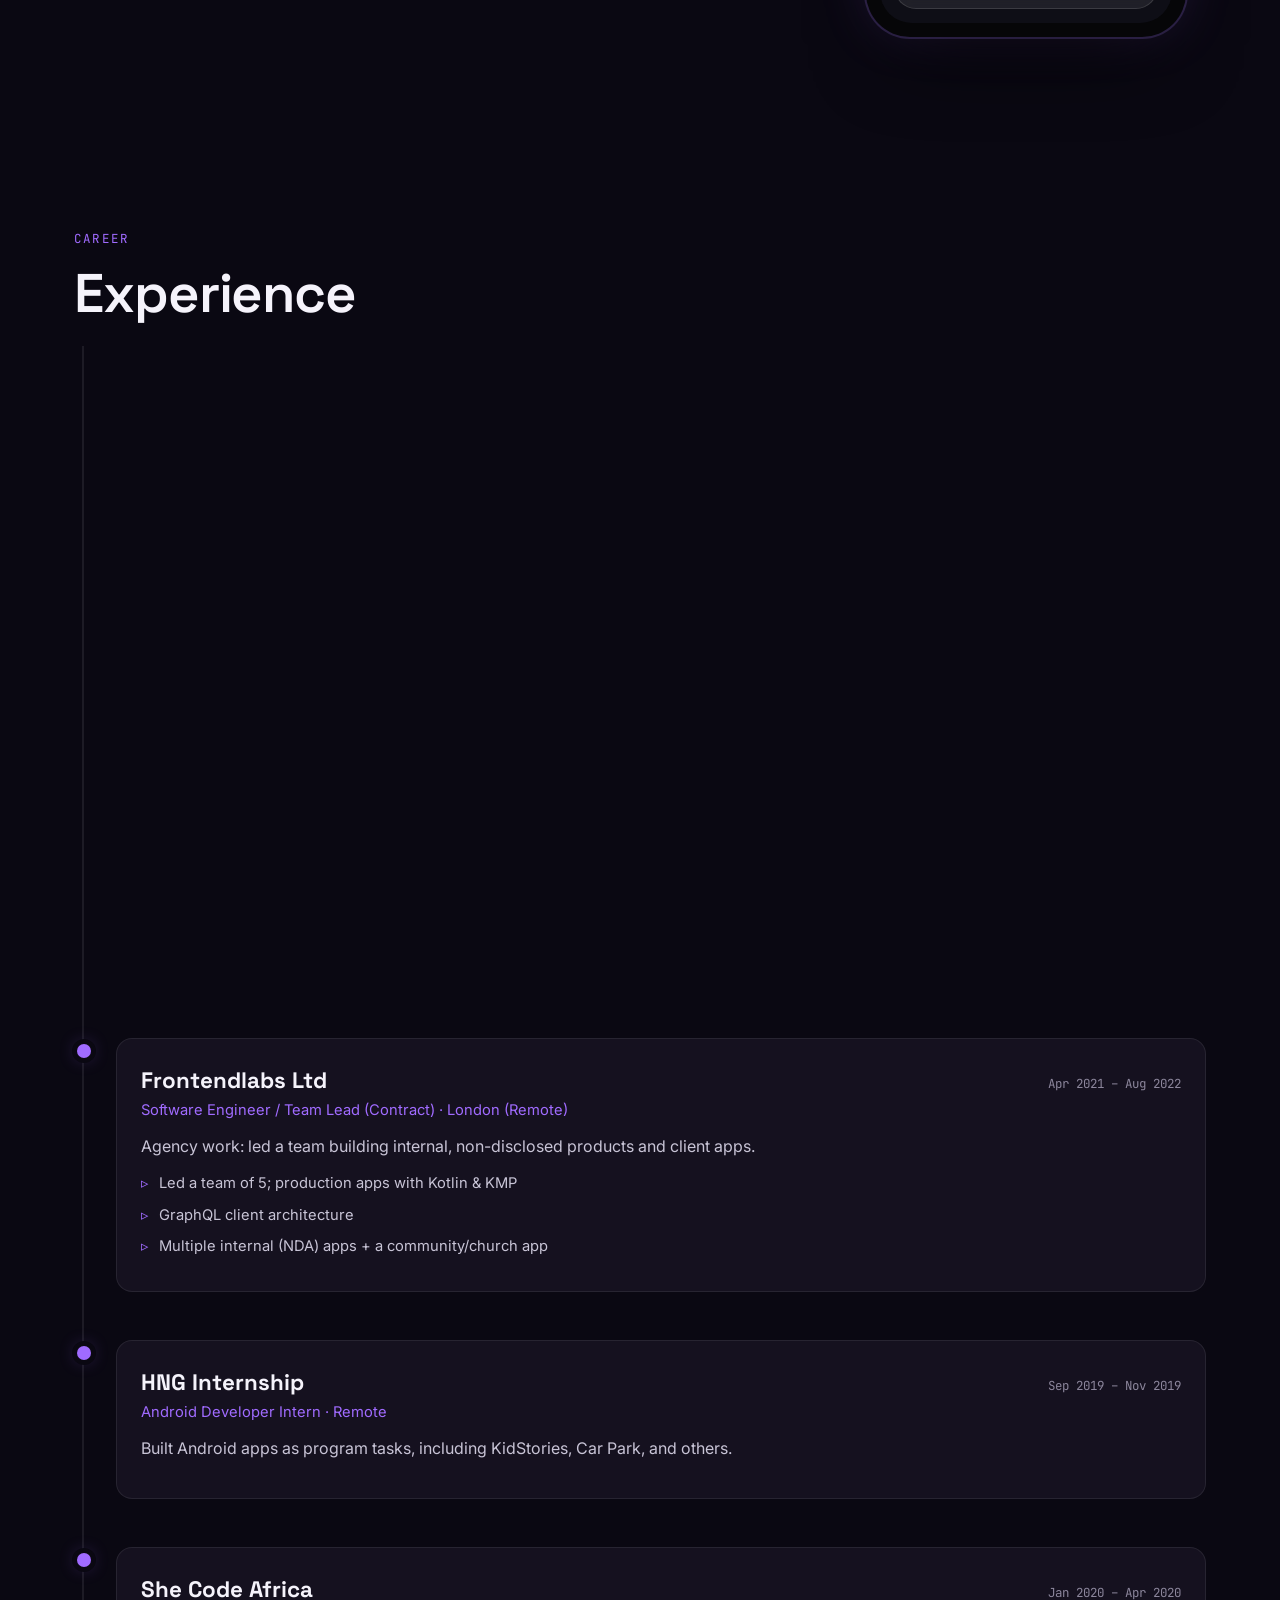
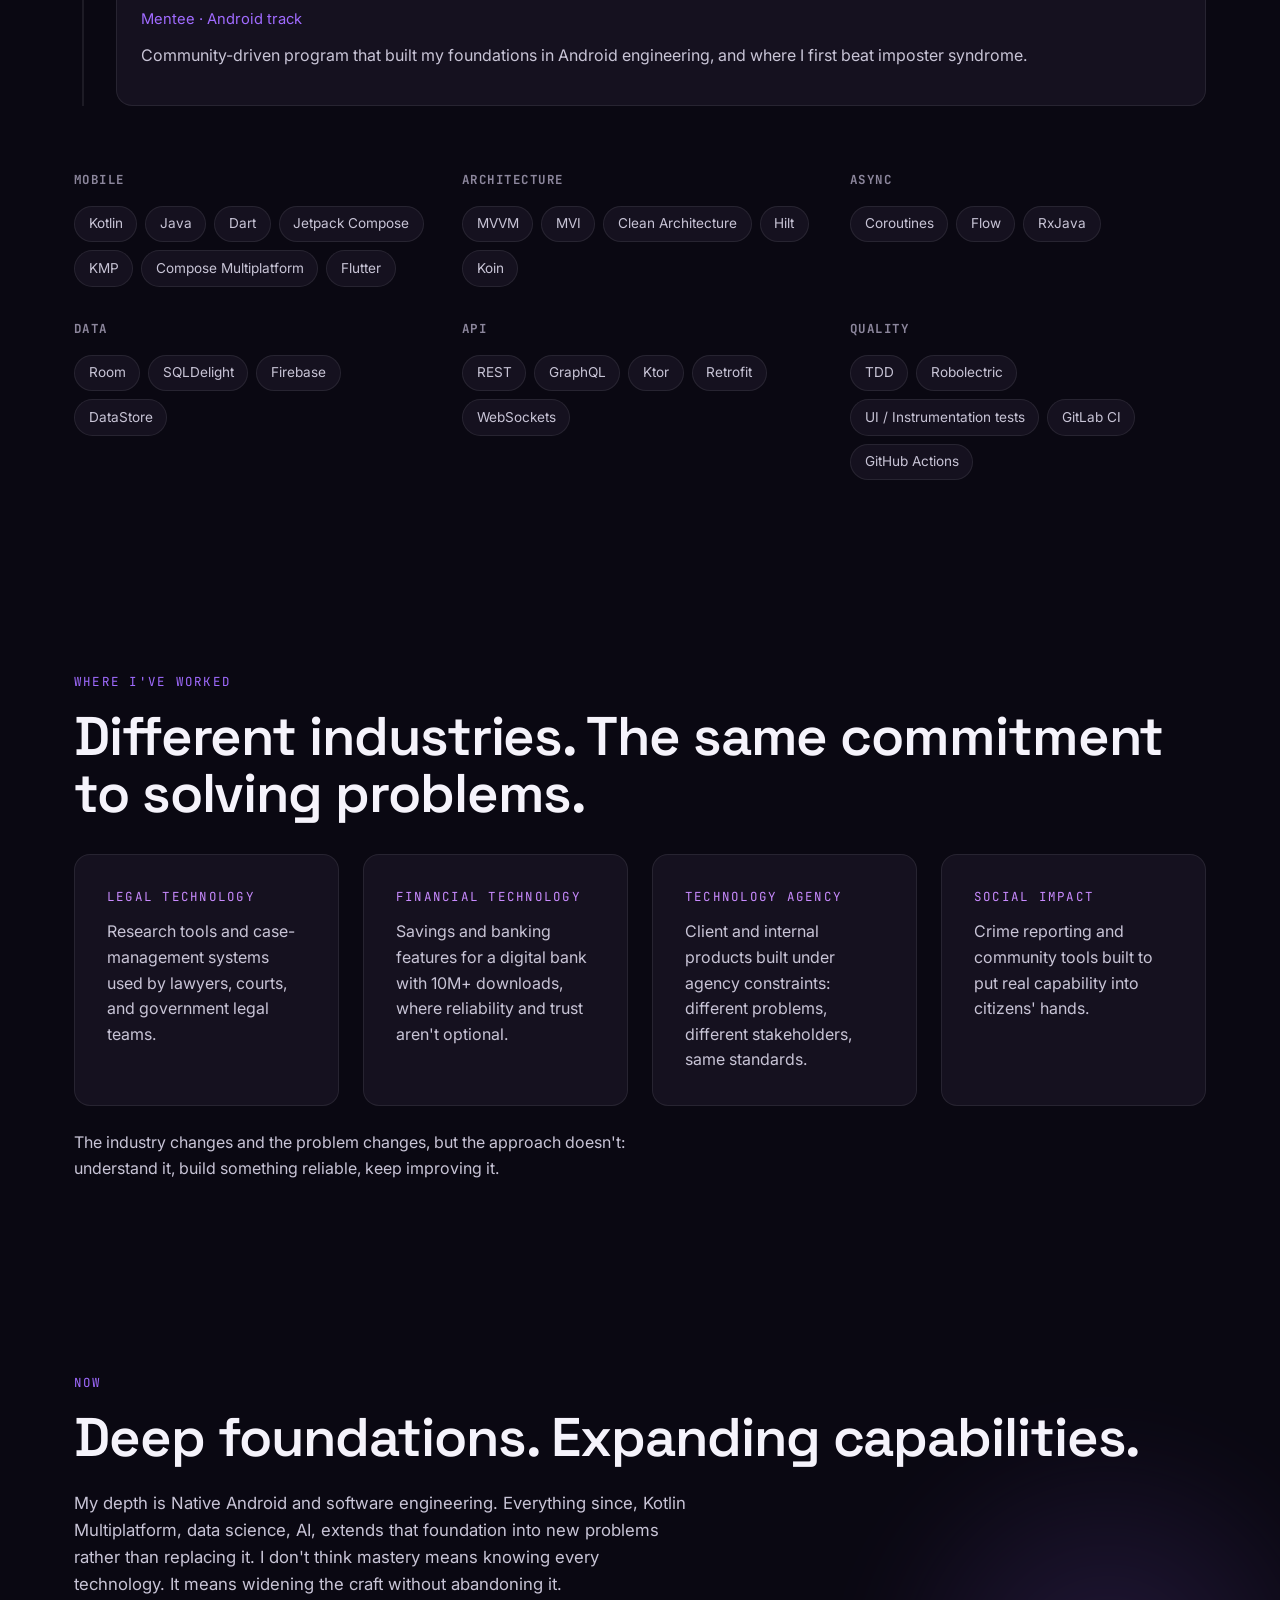
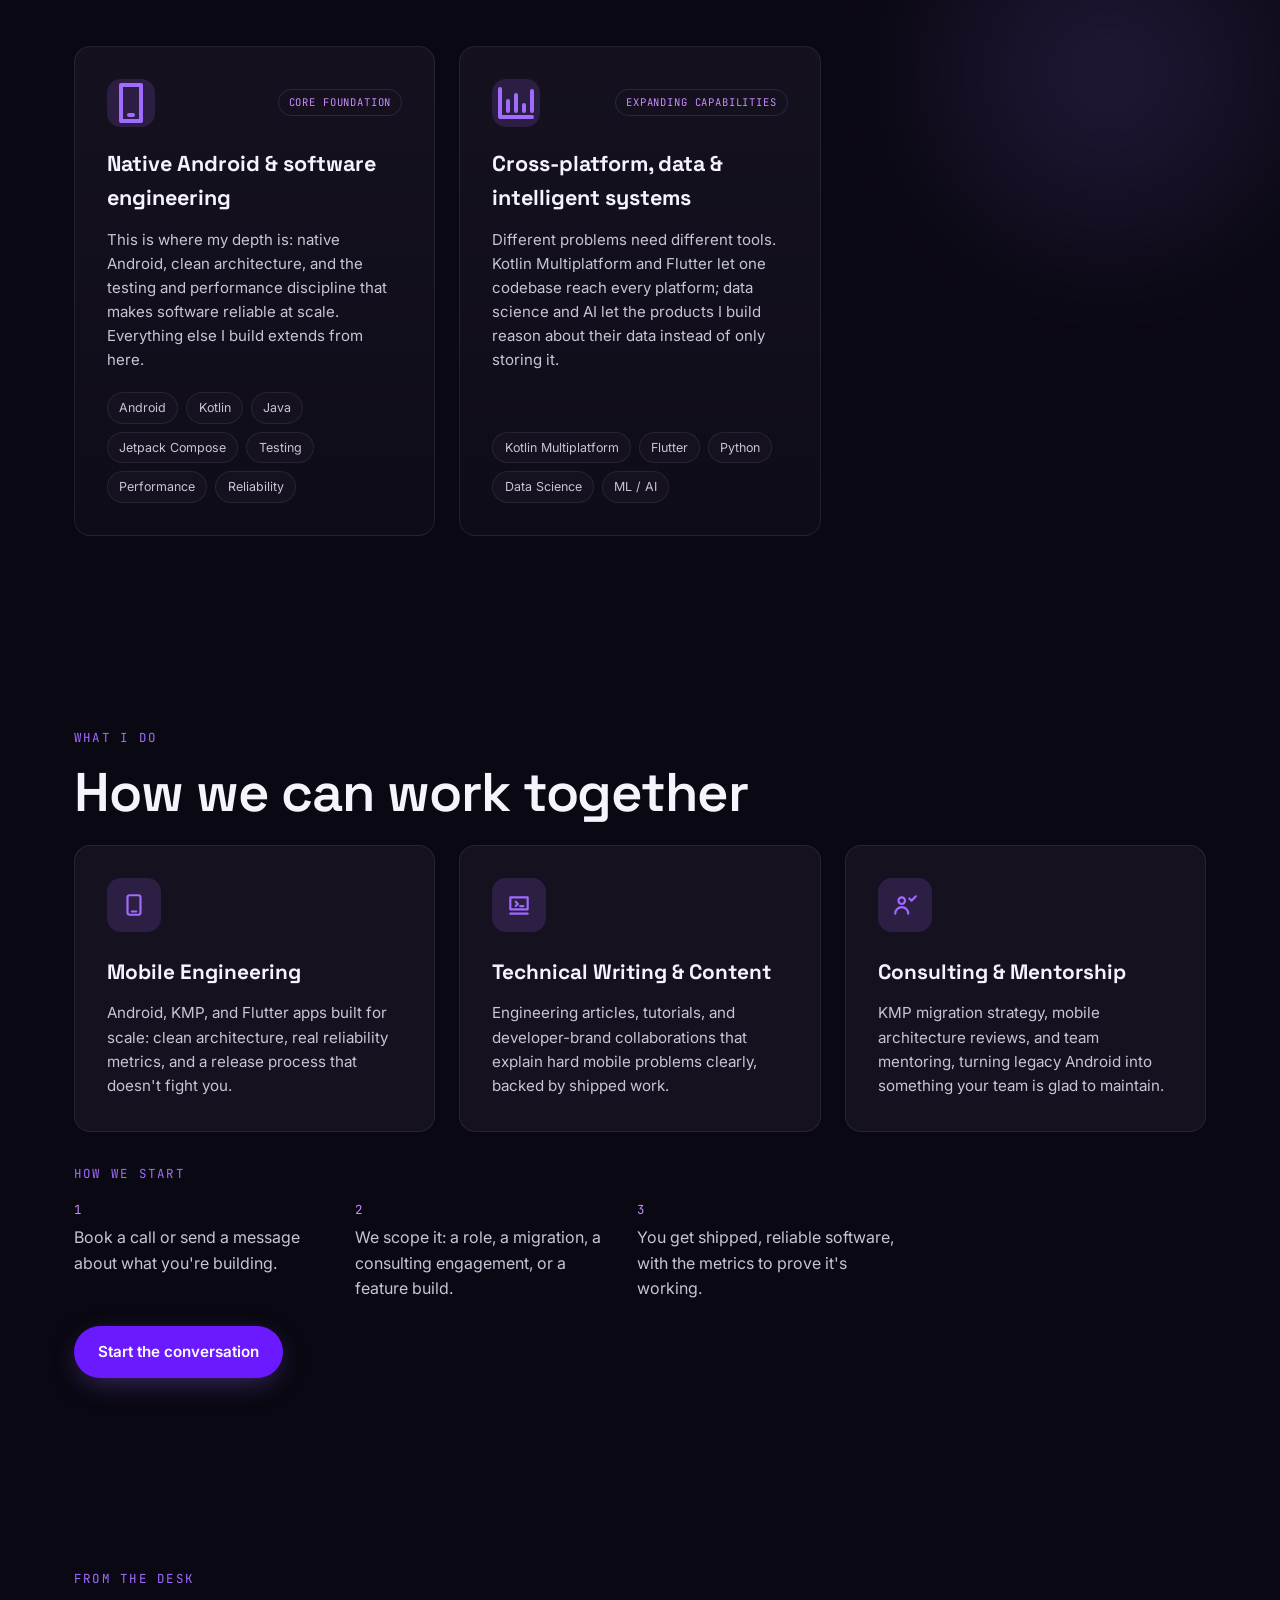
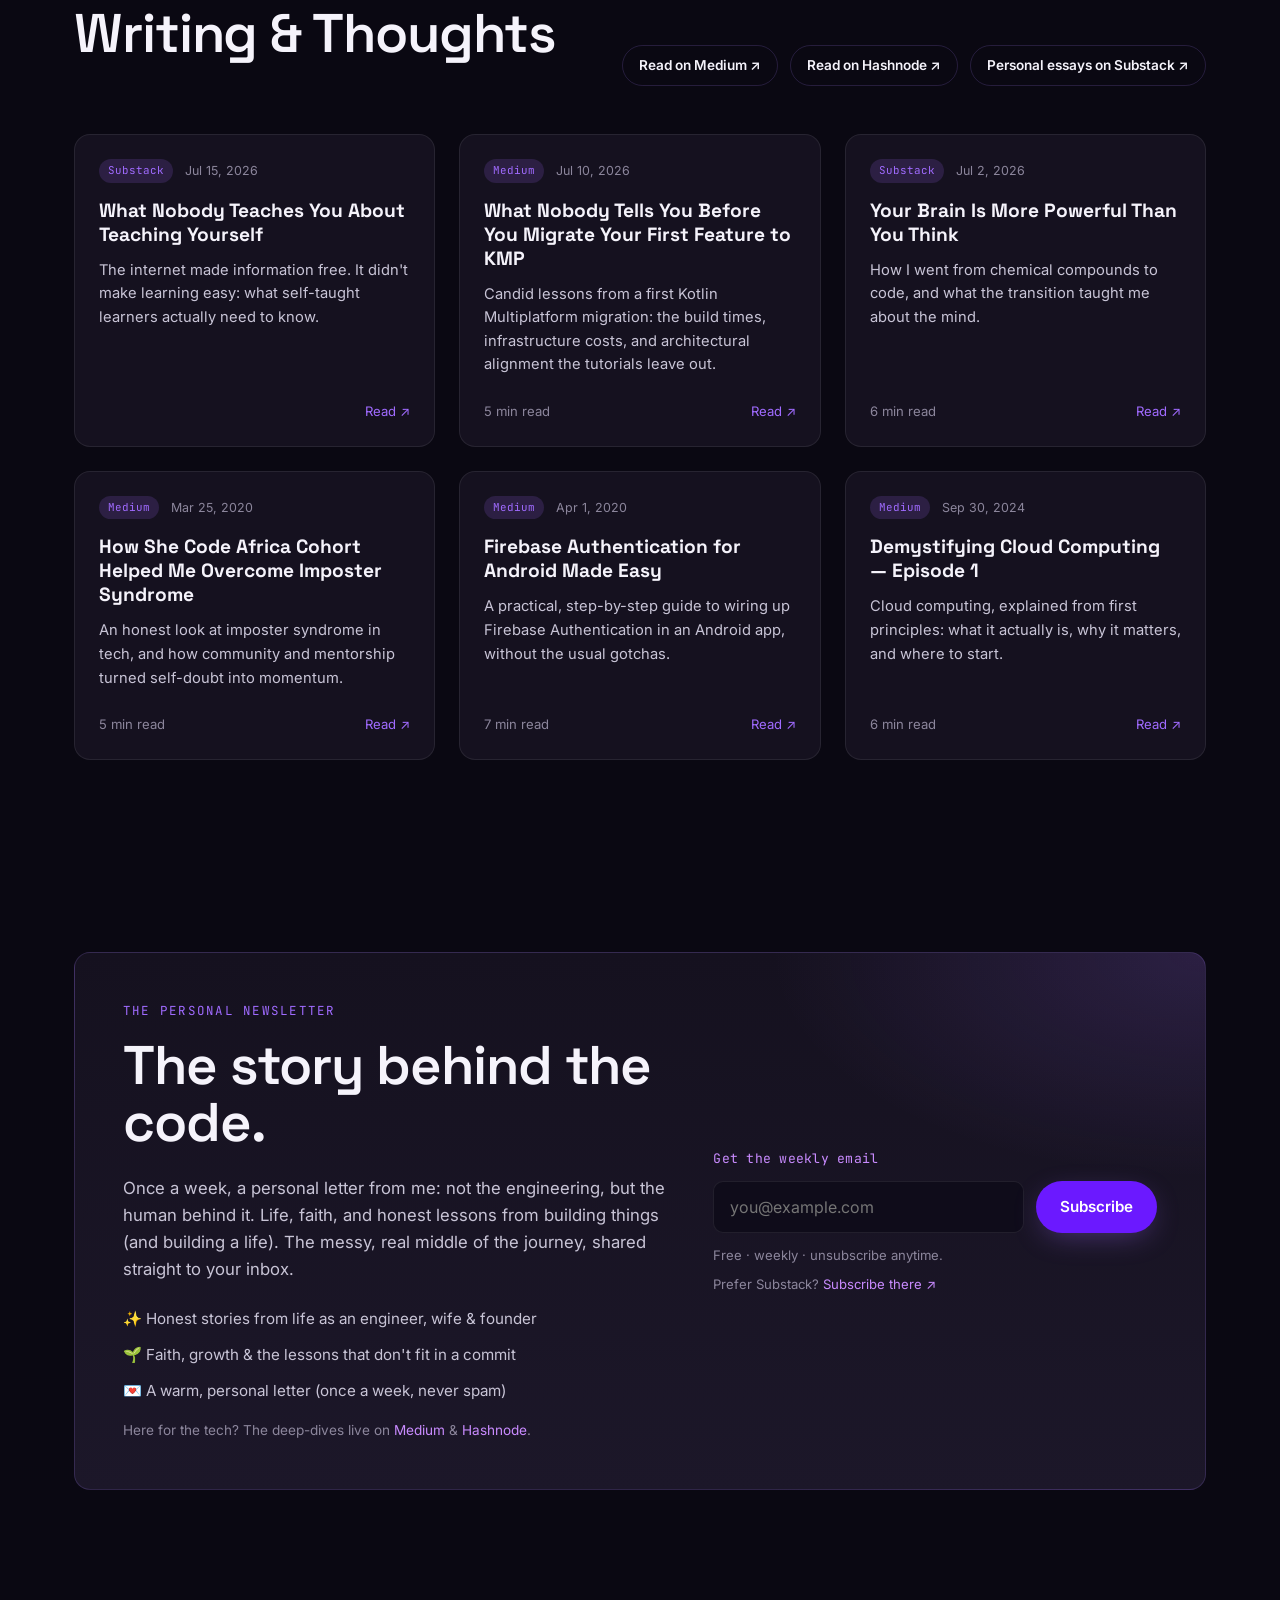
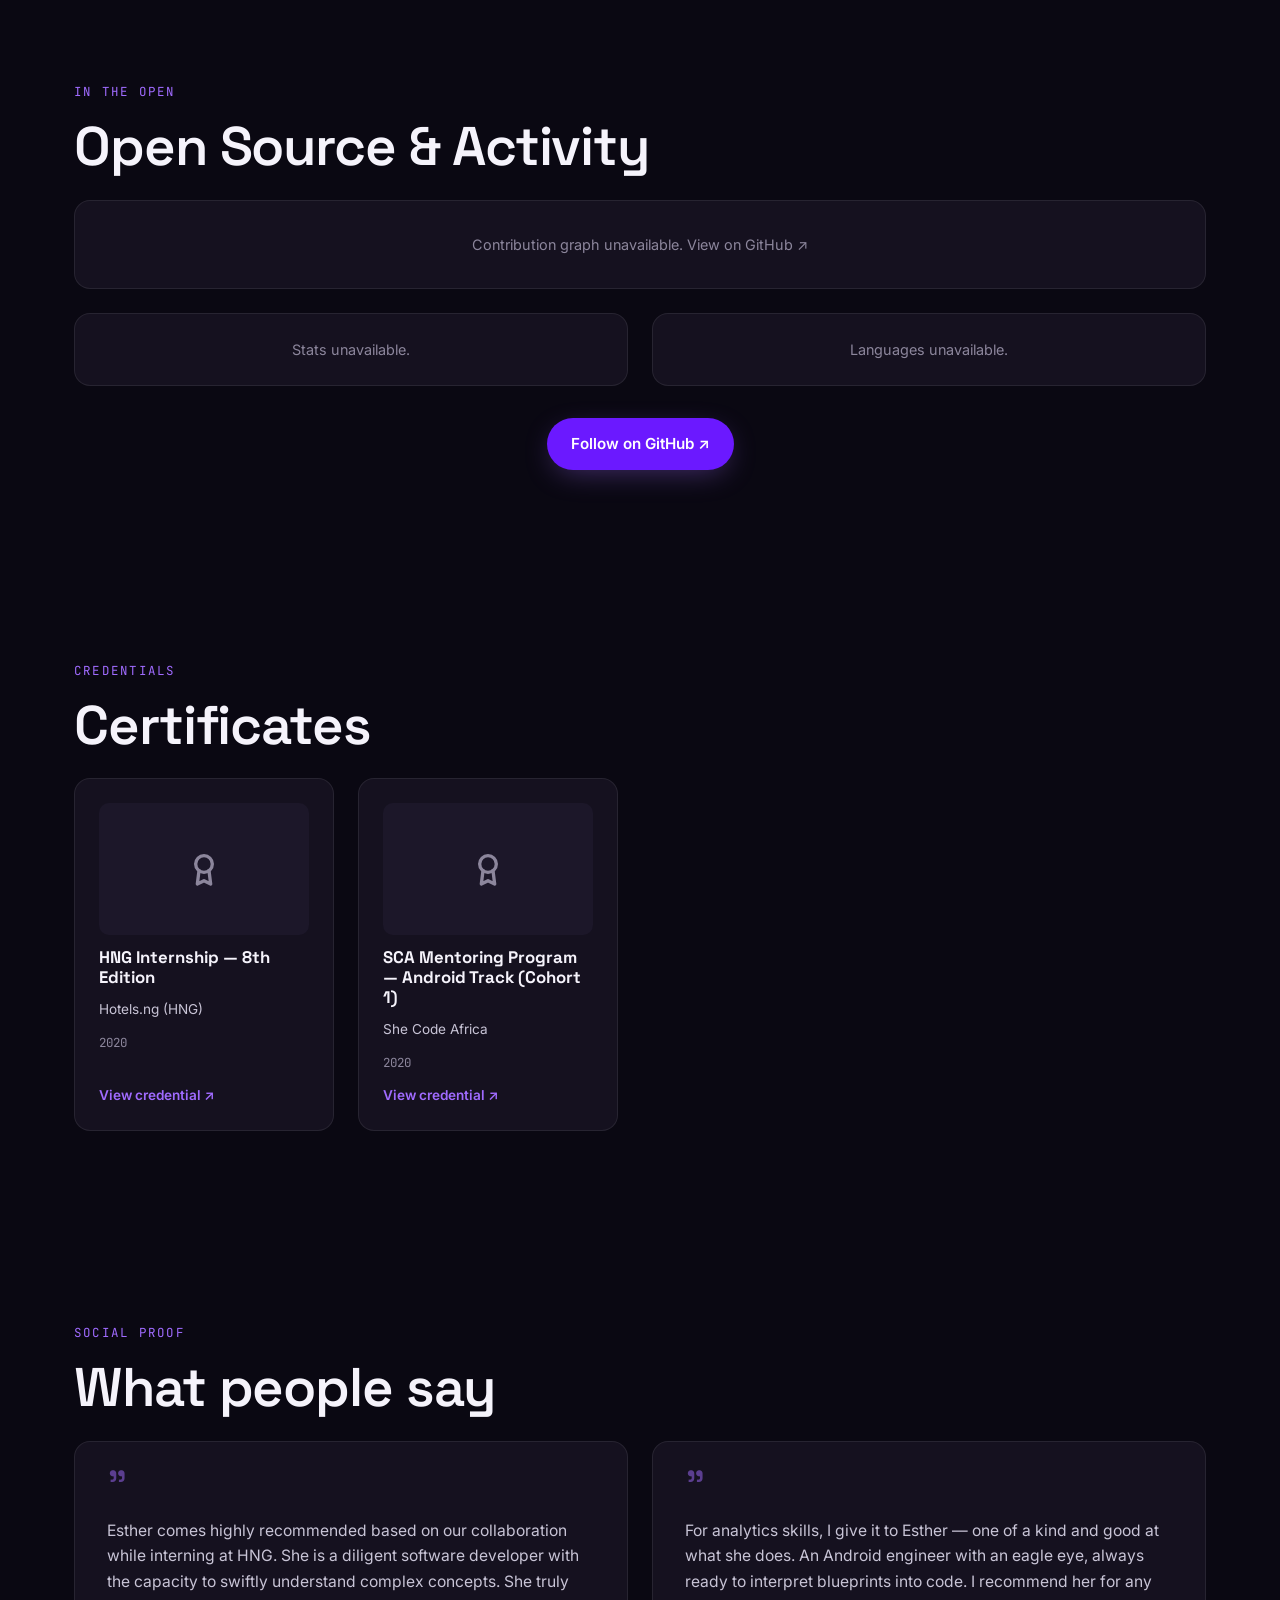
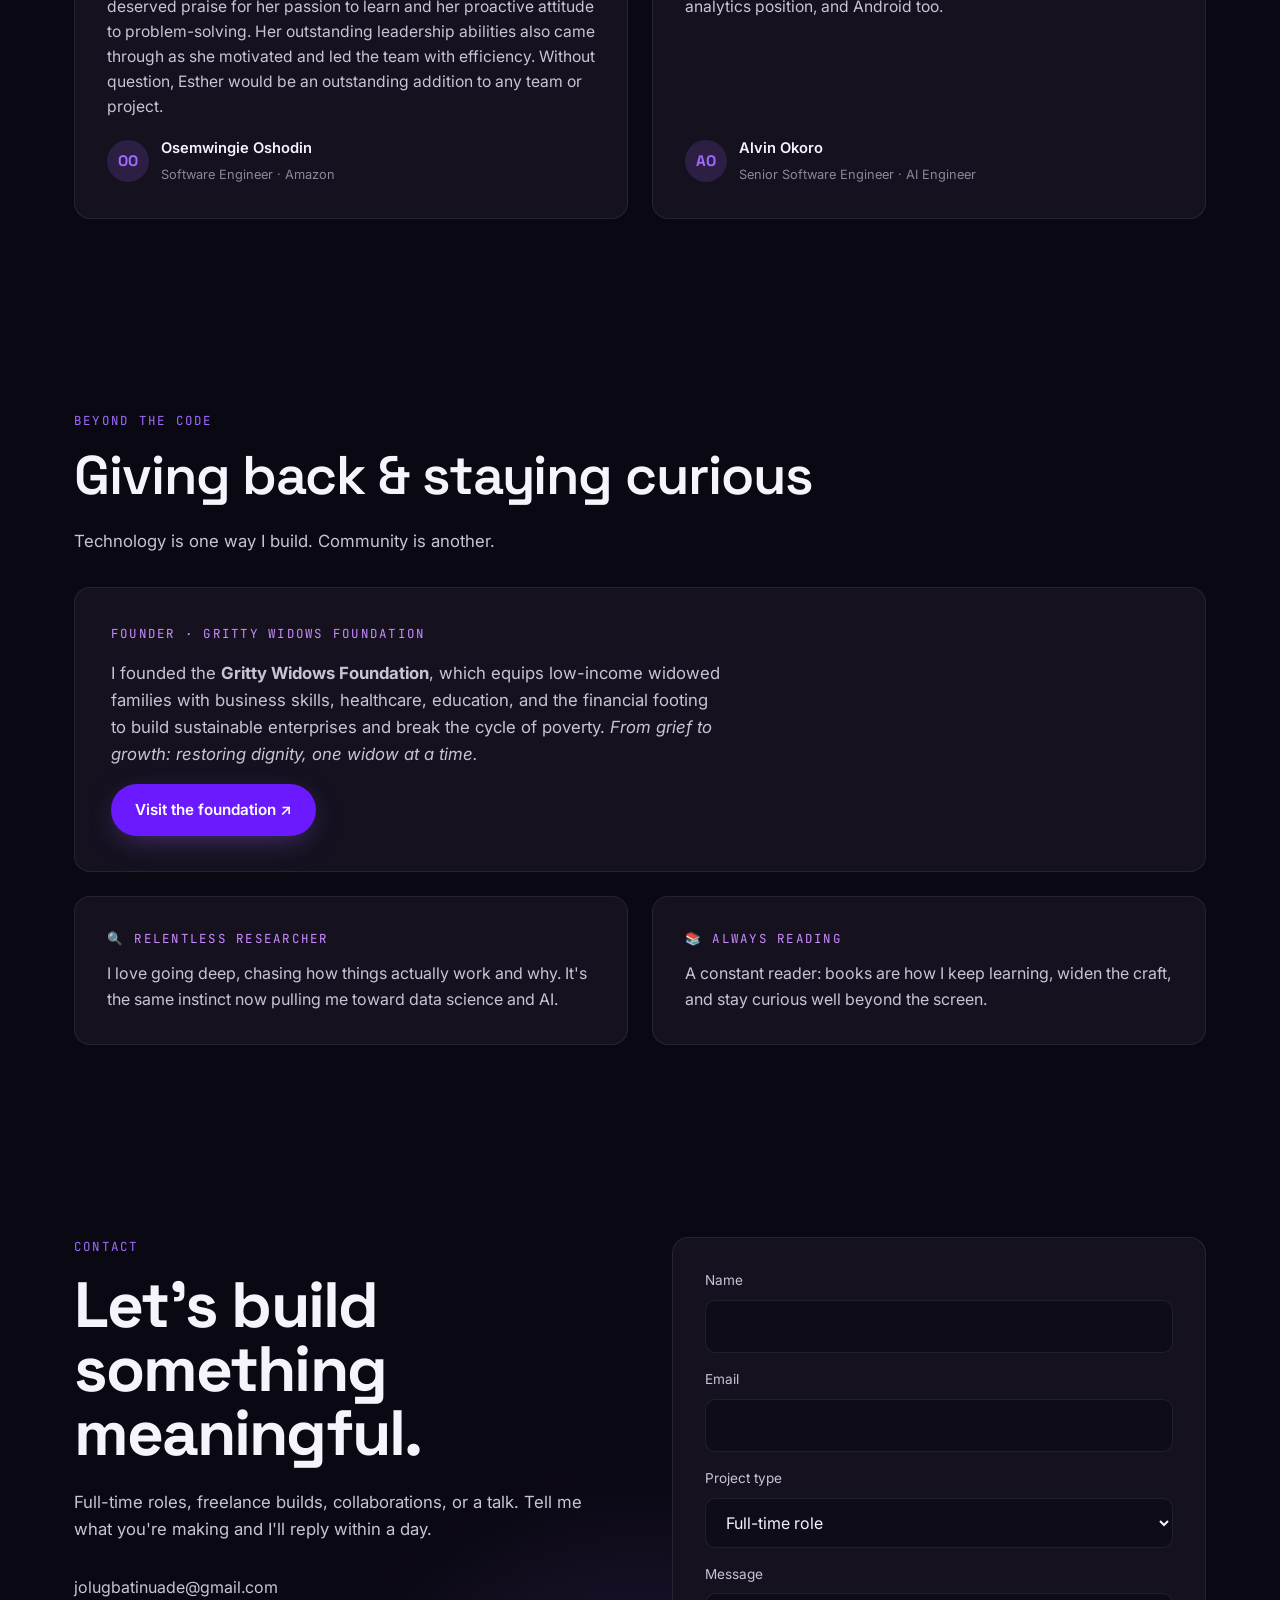
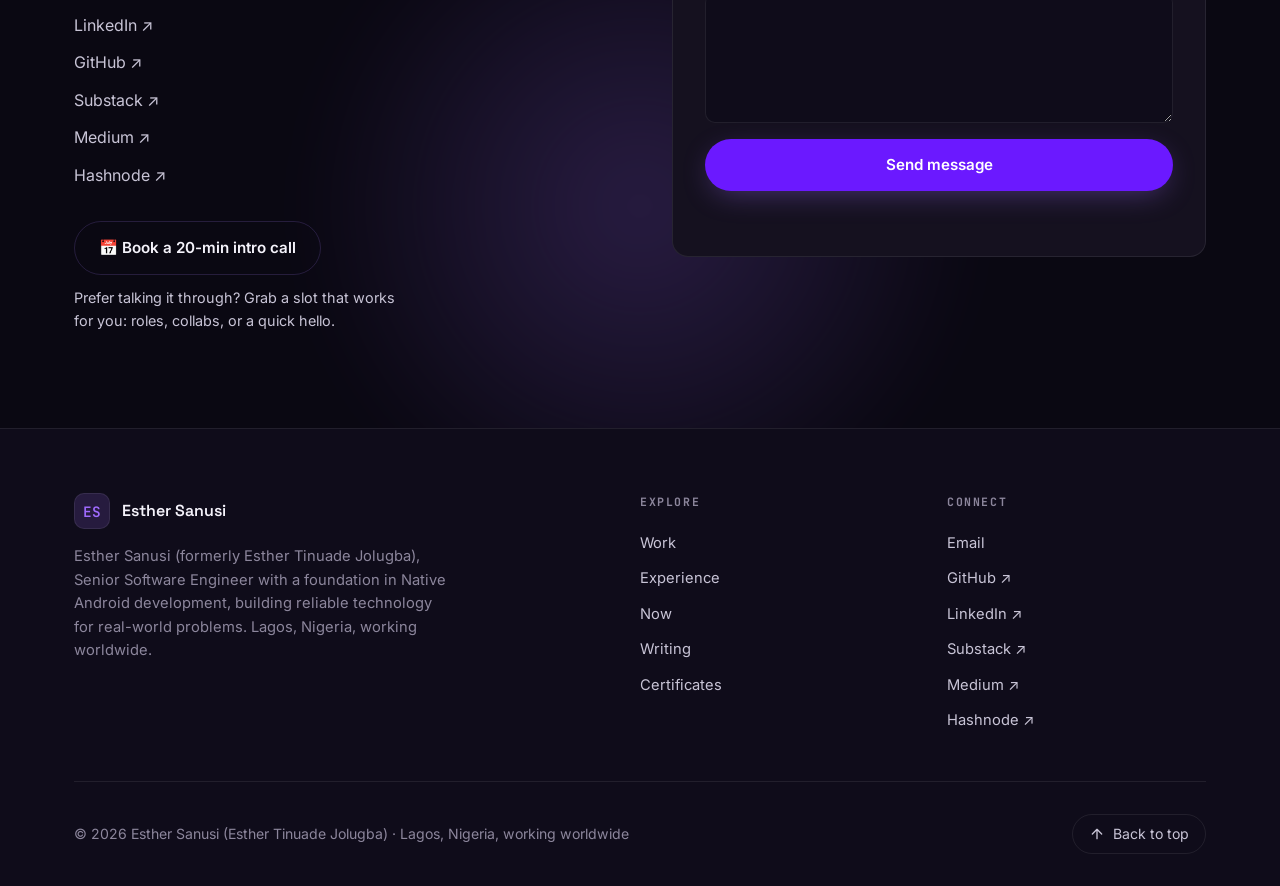
==== commit cfaea6d8: "Reposition brand around Native Android foundation, add UX/a11y fixes Reframe copy site-wide from an " ====
--- a/index.html
+++ b/index.html
@@ -24,7 +24,7 @@
 
   <!-- ============================ SEO / META ============================ -->
   <title>Esther Sanusi (Esther Jolugba) — Senior Software Engineer</title>
-  <meta name="description" content="Esther Sanusi (formerly Esther Tinuade Jolugba) is a Senior Software Engineer in Lagos, Nigeria, building scalable mobile products used by millions across fintech, legal tech, and civic tech with Android, Kotlin Multiplatform, and Flutter." />
+  <meta name="description" content="Esther Sanusi (formerly Esther Tinuade Jolugba) is a Senior Software Engineer with a strong foundation in Native Android development, based in Lagos, Nigeria, building reliable products used by millions across Android, iOS, Windows, and macOS with Kotlin, Kotlin Multiplatform, and Flutter." />
   <meta name="author" content="Esther Sanusi" />
   <meta name="theme-color" content="#0b0b10" />
   <link rel="canonical" href="https://esthersanusi.com/" />
@@ -172,12 +172,8 @@
       <nav class="nav__links" id="navLinks" aria-label="Primary">
         <a href="#about">About</a>
         <a href="#work">Work</a>
-        <a href="#apps">Apps</a>
-        <a href="#experience">Experience</a>
+        <a href="#writing">Writing</a>
         <a href="#now">Now</a>
-        <a href="#writing">Blog</a>
-        <a href="#newsletter">Newsletter</a>
-        <a href="#certificates">Certificates</a>
         <a href="https://github.com/Jolugba" target="_blank" rel="noopener">GitHub ↗</a>
         <a href="#contact" class="nav__cta">Contact</a>
       </nav>
@@ -207,12 +203,12 @@
           <p class="eyebrow reveal">Hi, I'm</p>
           <h1 class="hero__name reveal">Esther Sanusi</h1>
           <p class="hero__role reveal">Senior Software Engineer — Android · iOS · Windows · macOS</p>
-          <p class="hero__tagline reveal">I build technology that works.</p>
+          <p class="hero__tagline reveal">Building technology for real-world problems.</p>
           <p class="hero__value reveal">
-            6+ years. 20+ live apps. 10M+ people reached, across Android, iOS, Windows, and macOS, in
-            fintech, legal tech, and civic tech. I grew from Android engineer to software engineer by
-            shipping whatever the product needed. Now I'm folding data science and AI into that craft,
-            not a side path, but how I build genuinely smarter products. Mastery is the point.
+            I'm a Software Engineer with a strong foundation in Native Android development. Over 6+
+            years I've shipped 20+ live products reaching 10M+ people, across Android, iOS, Windows,
+            and macOS. I solve complex engineering problems and keep expanding my craft, into Kotlin
+            Multiplatform, data science, and AI, to take on bigger challenges. Mastery is the point.
           </p>
 
           <div class="hero__socials reveal" aria-label="Social links">
@@ -234,9 +230,9 @@
           </div>
 
           <div class="hero__ctas reveal">
-            <a href="#work" class="btn btn--primary magnetic">View my work</a>
-            <!-- TODO: add real CV file at assets/esther-sanusi-cv.pdf -->
-            <a href="assets/esther-sanusi-cv.pdf" class="btn btn--ghost magnetic" download>Download CV</a>
+            <a href="#work" class="btn btn--primary magnetic">Explore My Work</a>
+            <a href="#writing" class="btn btn--ghost magnetic">Read My Writing</a>
+            <a href="https://calendar.app.google/wxmACzi2eWmppbmWA" target="_blank" rel="noopener" class="btn btn--ghost magnetic">Let's Work Together</a>
           </div>
         </div>
 
@@ -280,21 +276,66 @@
         <div class="card reveal" style="margin-top: var(--s-8); padding: clamp(1.5rem, 3vw, 2.25rem); display: grid; gap: var(--s-4); max-width: 820px;">
           <p class="section-lead" style="margin: 0;">
             <strong>Esther Sanusi</strong> (formerly <strong>Esther Tinuade Jolugba</strong>) is a Senior
-            Software Engineer based in Lagos, Nigeria. Over 6+ years she has shipped 20+ live applications
-            reaching more than 10 million people across Android, iOS, Windows, and macOS, in fintech,
-            legal tech, and civic tech.
+            Software Engineer based in Lagos, Nigeria, with a foundation in Native Android development.
+            Over 6+ years she has shipped 20+ live applications reaching more than 10 million people,
+            across Android, iOS, Windows, and macOS.
           </p>
           <p style="margin: 0; color: var(--text-dim);">
-            She builds with Kotlin, Kotlin Multiplatform, Jetpack Compose, and Flutter, and is now
-            extending her craft into data science and AI to build genuinely smarter products. She grew
-            from an Android engineer into a software engineer by shipping whatever the product needed.
+            She started as an Android engineer and grew into a software engineer by shipping whatever
+            the product needed, from Kotlin and Jetpack Compose to Kotlin Multiplatform and Flutter.
+            She's now extending that foundation into data science and AI, not to collect technologies,
+            but because some problems need them.
           </p>
           <p style="margin: 0; color: var(--text-dim);">
             Beyond engineering, Esther is the founder of the <strong>Gritty Widows Foundation</strong>,
             which empowers low-income widowed families, and a relentless researcher and reader who is
             always widening the craft.
           </p>
-        </div>
+          <div>
+            <a href="assets/esther-sanusi-cv.pdf" class="btn btn--ghost btn--sm magnetic" download>Download CV</a>
+          </div>
+        </div>
+      </div>
+    </section>
+
+    <!-- ============================ APPROACH ============================ -->
+    <section class="section approach" id="approach">
+      <div class="container">
+        <div class="reveal">
+          <p class="eyebrow">How I think</p>
+          <h2 class="section-title">The problem comes first. The technology follows.</h2>
+          <p class="section-lead">
+            I don't start by picking a framework. I start by understanding what actually needs to be
+            solved, then build something reliable, then keep improving it, whether the product is a
+            bank, a courtroom tool, or a crime-reporting app.
+          </p>
+        </div>
+        <div class="cards-3" style="margin-top: var(--s-8);">
+          <article class="service-card reveal magnetic">
+            <div class="service-card__icon" aria-hidden="true">
+              <svg viewBox="0 0 24 24" width="26" height="26"><circle cx="11" cy="11" r="7"/><path d="m20 20-3-3"/></svg>
+            </div>
+            <h3>Understand</h3>
+            <p>Get the real problem, the users, and the constraints straight before touching a solution.</p>
+          </article>
+          <article class="service-card reveal magnetic">
+            <div class="service-card__icon" aria-hidden="true">
+              <svg viewBox="0 0 24 24" width="26" height="26"><rect x="4" y="4" width="16" height="16" rx="2"/><path d="M9 9h6v6H9z"/></svg>
+            </div>
+            <h3>Build</h3>
+            <p>Ship software that's thoughtful and maintainable, built on real engineering principles rather than code that merely works.</p>
+          </article>
+          <article class="service-card reveal magnetic">
+            <div class="service-card__icon" aria-hidden="true">
+              <svg viewBox="0 0 24 24" width="26" height="26"><path d="M4 19V5M4 19h16M9 15v-3M14 15V9M19 15v-6"/></svg>
+            </div>
+            <h3>Improve</h3>
+            <p>Measure what's actually happening, then refactor, optimize, and keep the system honest as it grows.</p>
+          </article>
+        </div>
+        <p class="reveal" style="margin-top: var(--s-6); font-family: var(--font-mono); font-size: .85rem; letter-spacing: .04em; color: var(--accent-2);">
+          Understand → Build → Improve
+        </p>
       </div>
     </section>
 
@@ -512,17 +553,50 @@
       </div>
     </section>
 
+    <!-- ============================ PROBLEM DOMAINS ============================ -->
+    <section class="section domains">
+      <div class="container">
+        <div class="reveal">
+          <p class="eyebrow">Where I've worked</p>
+          <h2 class="section-title">Different industries. The same commitment to solving problems.</h2>
+        </div>
+        <div class="reveal" style="margin-top: var(--s-8); display: grid; grid-template-columns: repeat(auto-fit, minmax(240px, 1fr)); gap: var(--s-6);">
+          <div class="card" style="padding: clamp(1.5rem, 3vw, 2rem); display: grid; gap: var(--s-3); align-content: start;">
+            <p class="eyebrow" style="color: var(--accent-2); margin: 0;">Legal Technology</p>
+            <p style="margin: 0; color: var(--text-dim);">Research tools and case-management systems used by lawyers, courts, and government legal teams.</p>
+          </div>
+          <div class="card" style="padding: clamp(1.5rem, 3vw, 2rem); display: grid; gap: var(--s-3); align-content: start;">
+            <p class="eyebrow" style="color: var(--accent-2); margin: 0;">Financial Technology</p>
+            <p style="margin: 0; color: var(--text-dim);">Savings and banking features for a digital bank with 10M+ downloads, where reliability and trust aren't optional.</p>
+          </div>
+          <div class="card" style="padding: clamp(1.5rem, 3vw, 2rem); display: grid; gap: var(--s-3); align-content: start;">
+            <p class="eyebrow" style="color: var(--accent-2); margin: 0;">Technology Agency</p>
+            <p style="margin: 0; color: var(--text-dim);">Client and internal products built under agency constraints: different problems, different stakeholders, same standards.</p>
+          </div>
+          <div class="card" style="padding: clamp(1.5rem, 3vw, 2rem); display: grid; gap: var(--s-3); align-content: start;">
+            <p class="eyebrow" style="color: var(--accent-2); margin: 0;">Social Impact</p>
+            <p style="margin: 0; color: var(--text-dim);">Crime reporting and community tools built to put real capability into citizens' hands.</p>
+          </div>
+        </div>
+        <p class="reveal" style="margin-top: var(--s-6); color: var(--text-dim); max-width: 62ch;">
+          The industry changes and the problem changes, but the approach doesn't: understand it,
+          build something reliable, keep improving it.
+        </p>
+      </div>
+    </section>
+
     <!-- ============================ NOW / FOCUS ============================ -->
     <section class="section now" id="now">
       <div class="now__glow" aria-hidden="true"></div>
       <div class="container">
         <div class="now__head reveal">
           <p class="eyebrow">Now</p>
-          <h2 class="section-title">Deepening the craft</h2>
+          <h2 class="section-title">Deep foundations. Expanding capabilities.</h2>
           <p class="section-lead">
-            I'm folding data science and AI into the engineering I already do, not as a separate track,
-            but to make the products I build sharper and more intelligent. It's how I pursue mastery:
-            widening the craft, never abandoning it.
+            My depth is Native Android and software engineering. Everything since, Kotlin
+            Multiplatform, data science, AI, extends that foundation into new problems rather than
+            replacing it. I don't think mastery means knowing every technology. It means widening
+            the craft without abandoning it.
           </p>
         </div>
         <div class="focus" id="focus"><!-- injected from focus.js --></div>
@@ -558,6 +632,25 @@
             <h3>Consulting & Mentorship</h3>
             <p>KMP migration strategy, mobile architecture reviews, and team mentoring, turning legacy Android into something your team is glad to maintain.</p>
           </article>
+        </div>
+
+        <div class="reveal" style="margin-top: var(--s-8); max-width: 820px;">
+          <p class="eyebrow" style="margin: 0 0 var(--s-4);">How we start</p>
+          <div style="display: grid; grid-template-columns: repeat(auto-fit, minmax(200px, 1fr)); gap: var(--s-6);">
+            <div>
+              <p class="eyebrow" style="color: var(--accent-2); margin: 0 0 .35rem;">1</p>
+              <p style="margin: 0; color: var(--text-dim);">Book a call or send a message about what you're building.</p>
+            </div>
+            <div>
+              <p class="eyebrow" style="color: var(--accent-2); margin: 0 0 .35rem;">2</p>
+              <p style="margin: 0; color: var(--text-dim);">We scope it: a role, a migration, a consulting engagement, or a feature build.</p>
+            </div>
+            <div>
+              <p class="eyebrow" style="color: var(--accent-2); margin: 0 0 .35rem;">3</p>
+              <p style="margin: 0; color: var(--text-dim);">You get shipped, reliable software, with the metrics to prove it's working.</p>
+            </div>
+          </div>
+          <a href="#contact" class="btn btn--primary magnetic" style="margin-top: var(--s-6); display: inline-flex;">Start the conversation</a>
         </div>
       </div>
     </section>
@@ -709,6 +802,7 @@
         <div class="reveal">
           <p class="eyebrow">Beyond the code</p>
           <h2 class="section-title">Giving back &amp; staying curious</h2>
+          <p class="section-lead">Technology is one way I build. Community is another.</p>
         </div>
         <div class="card reveal" style="margin-top: var(--s-8); padding: clamp(1.5rem, 3vw, 2.25rem); display: grid; gap: var(--s-4);">
           <p class="eyebrow" style="color: var(--accent-2); margin: 0;">Founder · Gritty Widows Foundation</p>
@@ -741,7 +835,7 @@
       <div class="container contact__inner">
         <div class="contact__copy reveal">
           <p class="eyebrow">Contact</p>
-          <h2 class="contact__title">Let's work together.</h2>
+          <h2 class="contact__title">Let's build something meaningful.</h2>
           <p class="section-lead">
             Full-time roles, freelance builds, collaborations, or a talk. Tell me what you're making
             and I'll reply within a day.
@@ -804,7 +898,7 @@
             <span class="nav__logo-mark">ES</span>
             <span class="nav__logo-text">Esther Sanusi</span>
           </a>
-          <p>Esther Sanusi (formerly Esther Tinuade Jolugba), Senior Software Engineer building mobile technology that works, now extending into data science and AI. Lagos, Nigeria, working worldwide.</p>
+          <p>Esther Sanusi (formerly Esther Tinuade Jolugba), Senior Software Engineer with a foundation in Native Android development, building reliable technology for real-world problems. Lagos, Nigeria, working worldwide.</p>
         </div>
 
         <nav class="footer__col" aria-label="Footer">
--- a/css/styles.css
+++ b/css/styles.css
@@ -11,6 +11,9 @@
   --accent-2: #c98bff;
   --accent-soft: rgba(160, 107, 255, 0.16);
   --accent-glow: rgba(160, 107, 255, 0.42);
+  /* Deeper shade for solid button fills — white text on --accent is only 3.48:1
+     (fails WCAG AA's 4.5:1 for normal text); this hits 6.55:1. */
+  --accent-btn: #6b19ff;
 
   /* Dark theme (default) — subtle purple undertone */
   --bg: #0a0812;
@@ -105,7 +108,7 @@
   will-change: transform;
 }
 .btn--sm { padding: 0.55rem 1rem; font-size: 0.85rem; }
-.btn--primary { background: var(--accent); color: #fff; box-shadow: 0 8px 30px -8px var(--accent-glow); }
+.btn--primary { background: var(--accent-btn); color: #fff; box-shadow: 0 8px 30px -8px var(--accent-glow); }
 .btn--primary:hover { box-shadow: 0 12px 40px -8px var(--accent-glow); }
 .btn--ghost { border: 1px solid var(--border-strong); color: var(--text); }
 .btn--ghost:hover { border-color: var(--accent); background: var(--accent-soft); }
@@ -385,7 +388,7 @@
   transition: transform 0.2s var(--ease), background 0.2s;
 }
 /* primary = first store button; the rest are quieter outlines */
-.detail__open:first-child { background: var(--accent); color: #fff; }
+.detail__open:first-child { background: var(--accent-btn); color: #fff; }
 .detail__open:not(:first-child) { background: rgba(255,255,255,0.05); color: #e6e6ef; border: 1px solid var(--border-strong); }
 .detail__open svg { stroke: currentColor; }
 .detail__open:hover { transform: scale(1.02); }
